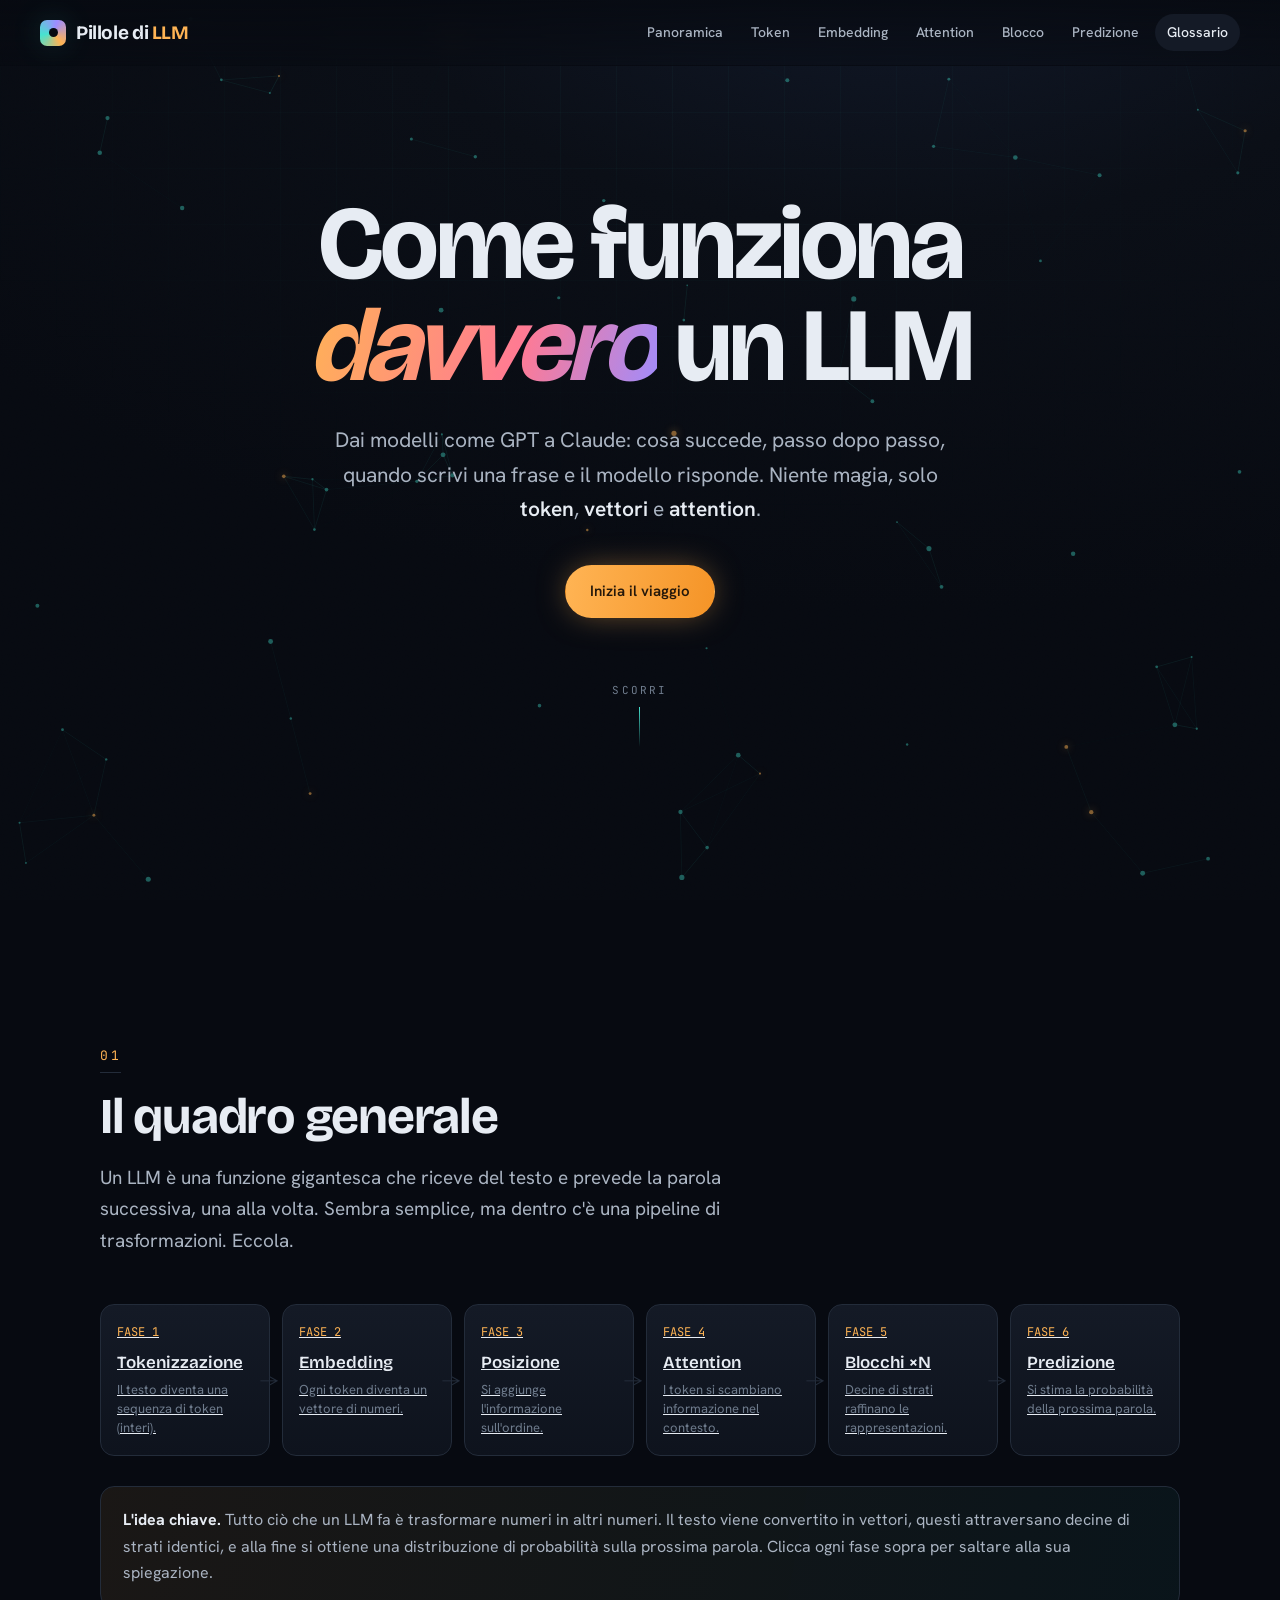
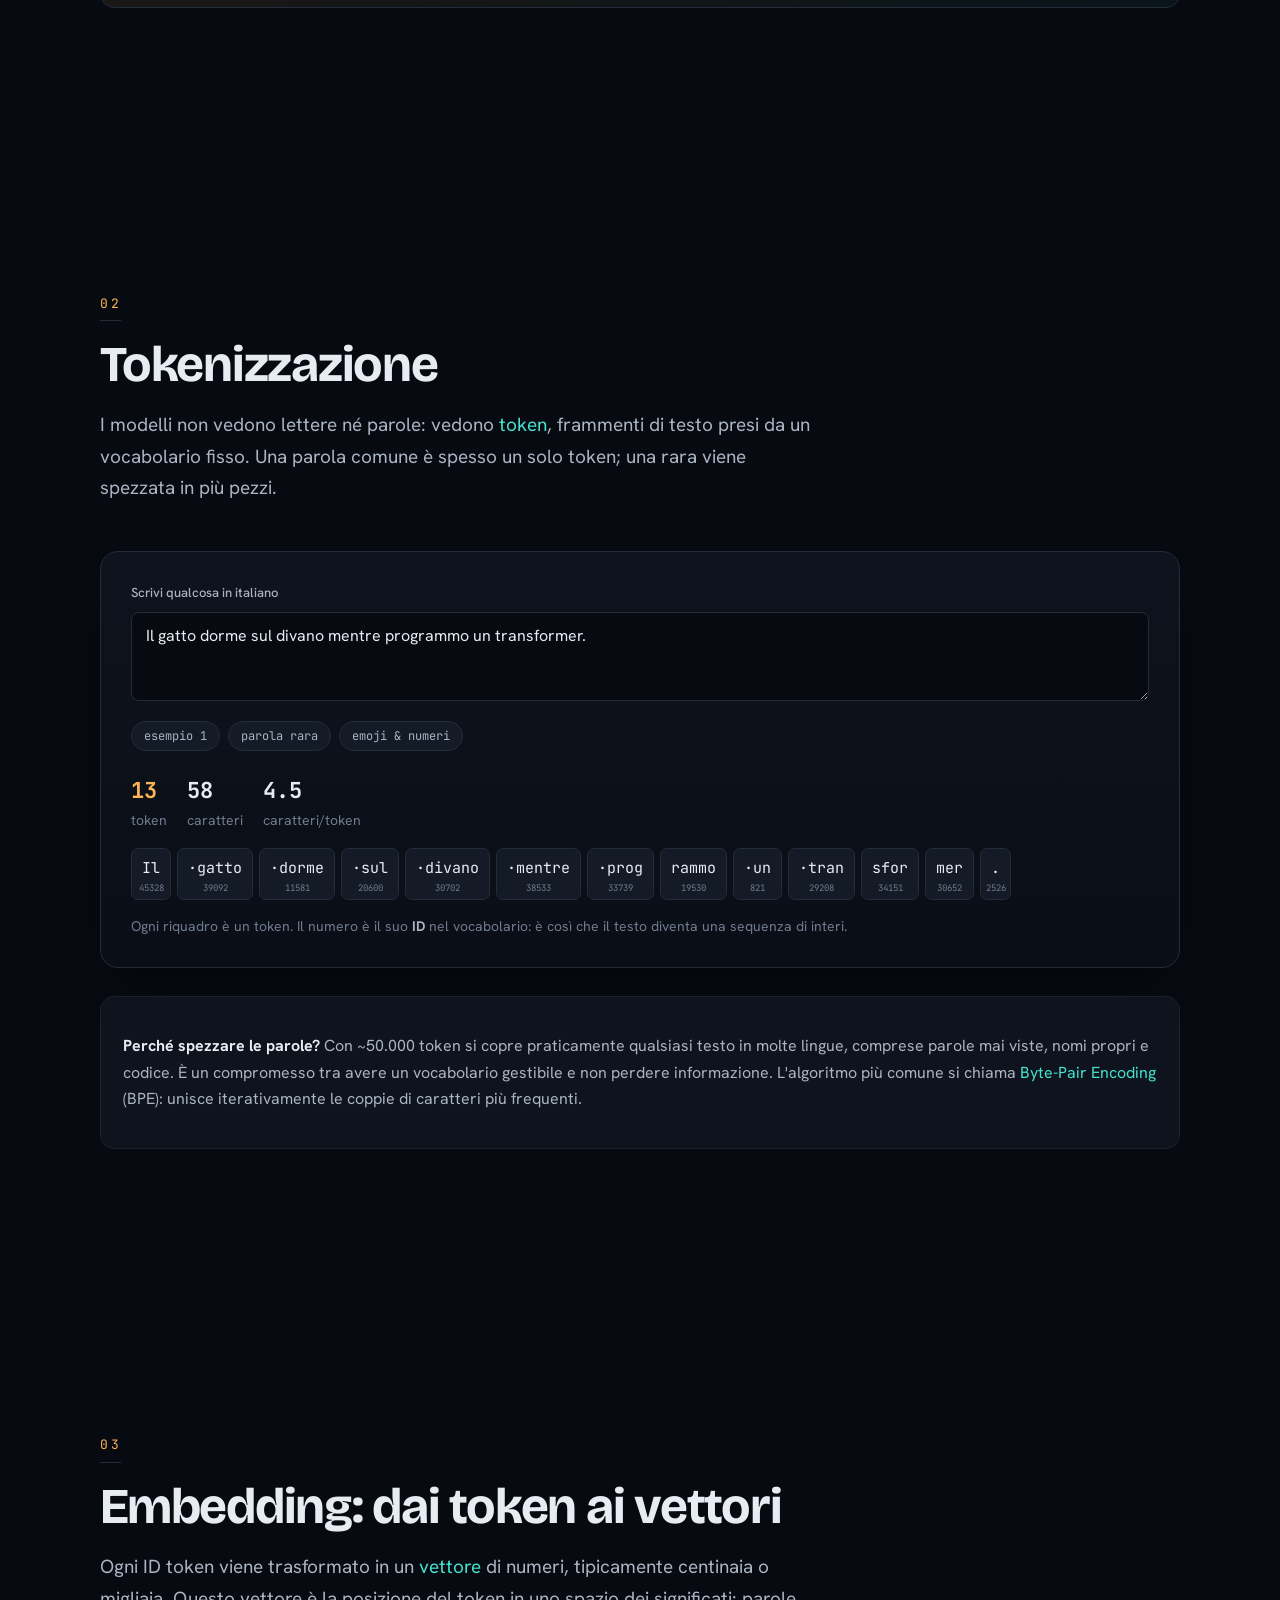
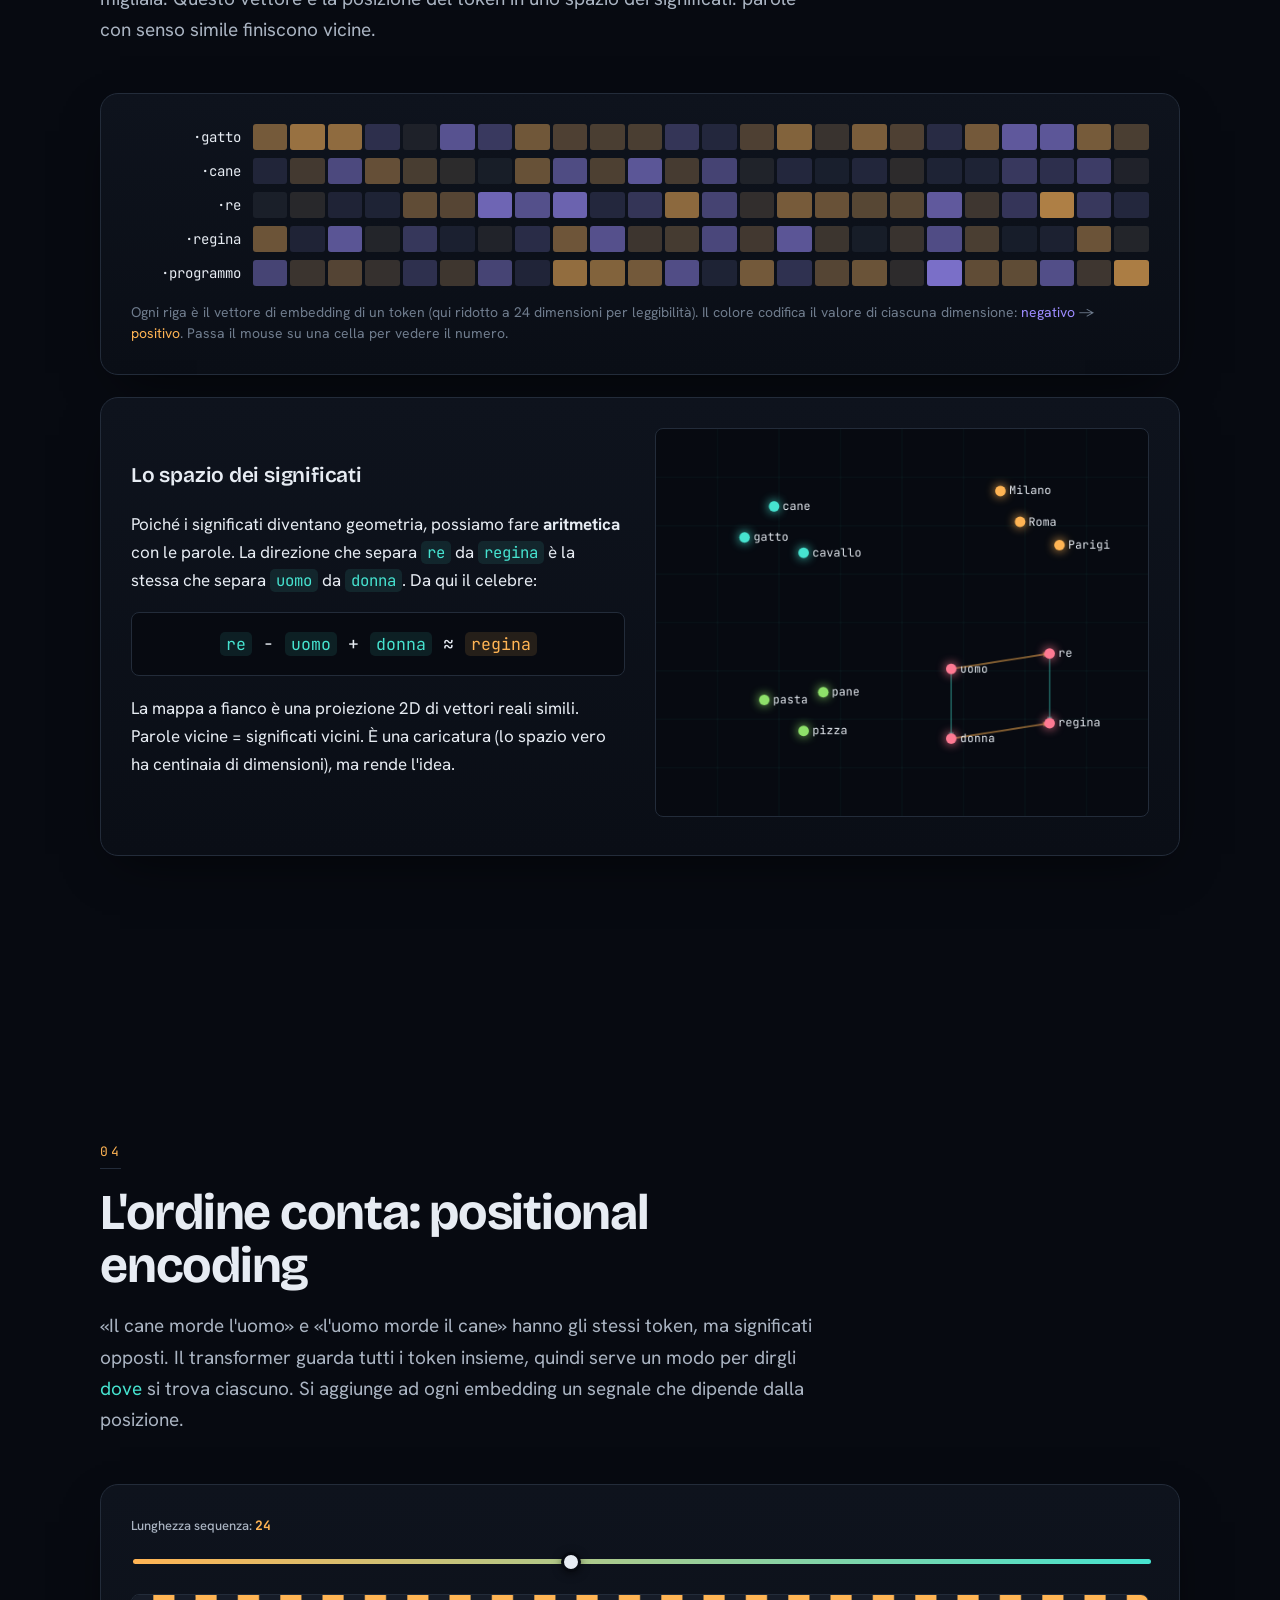
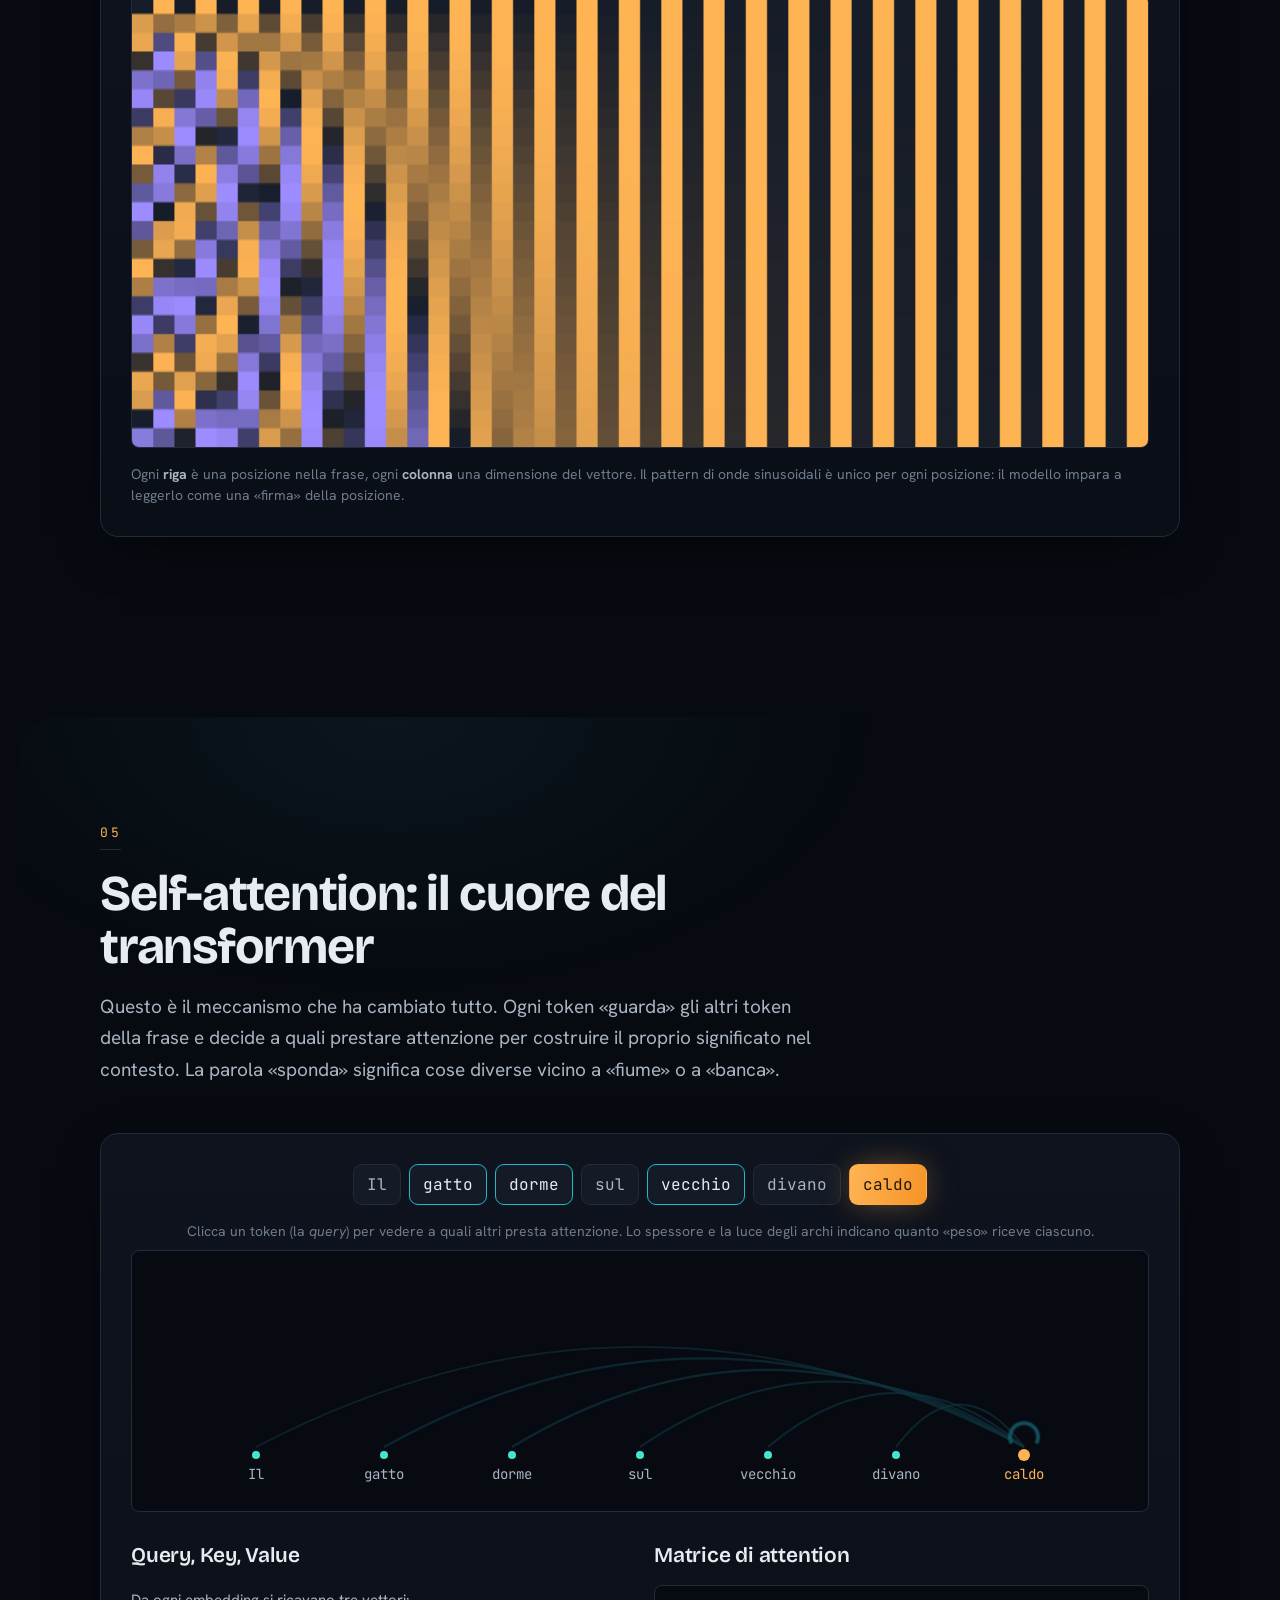
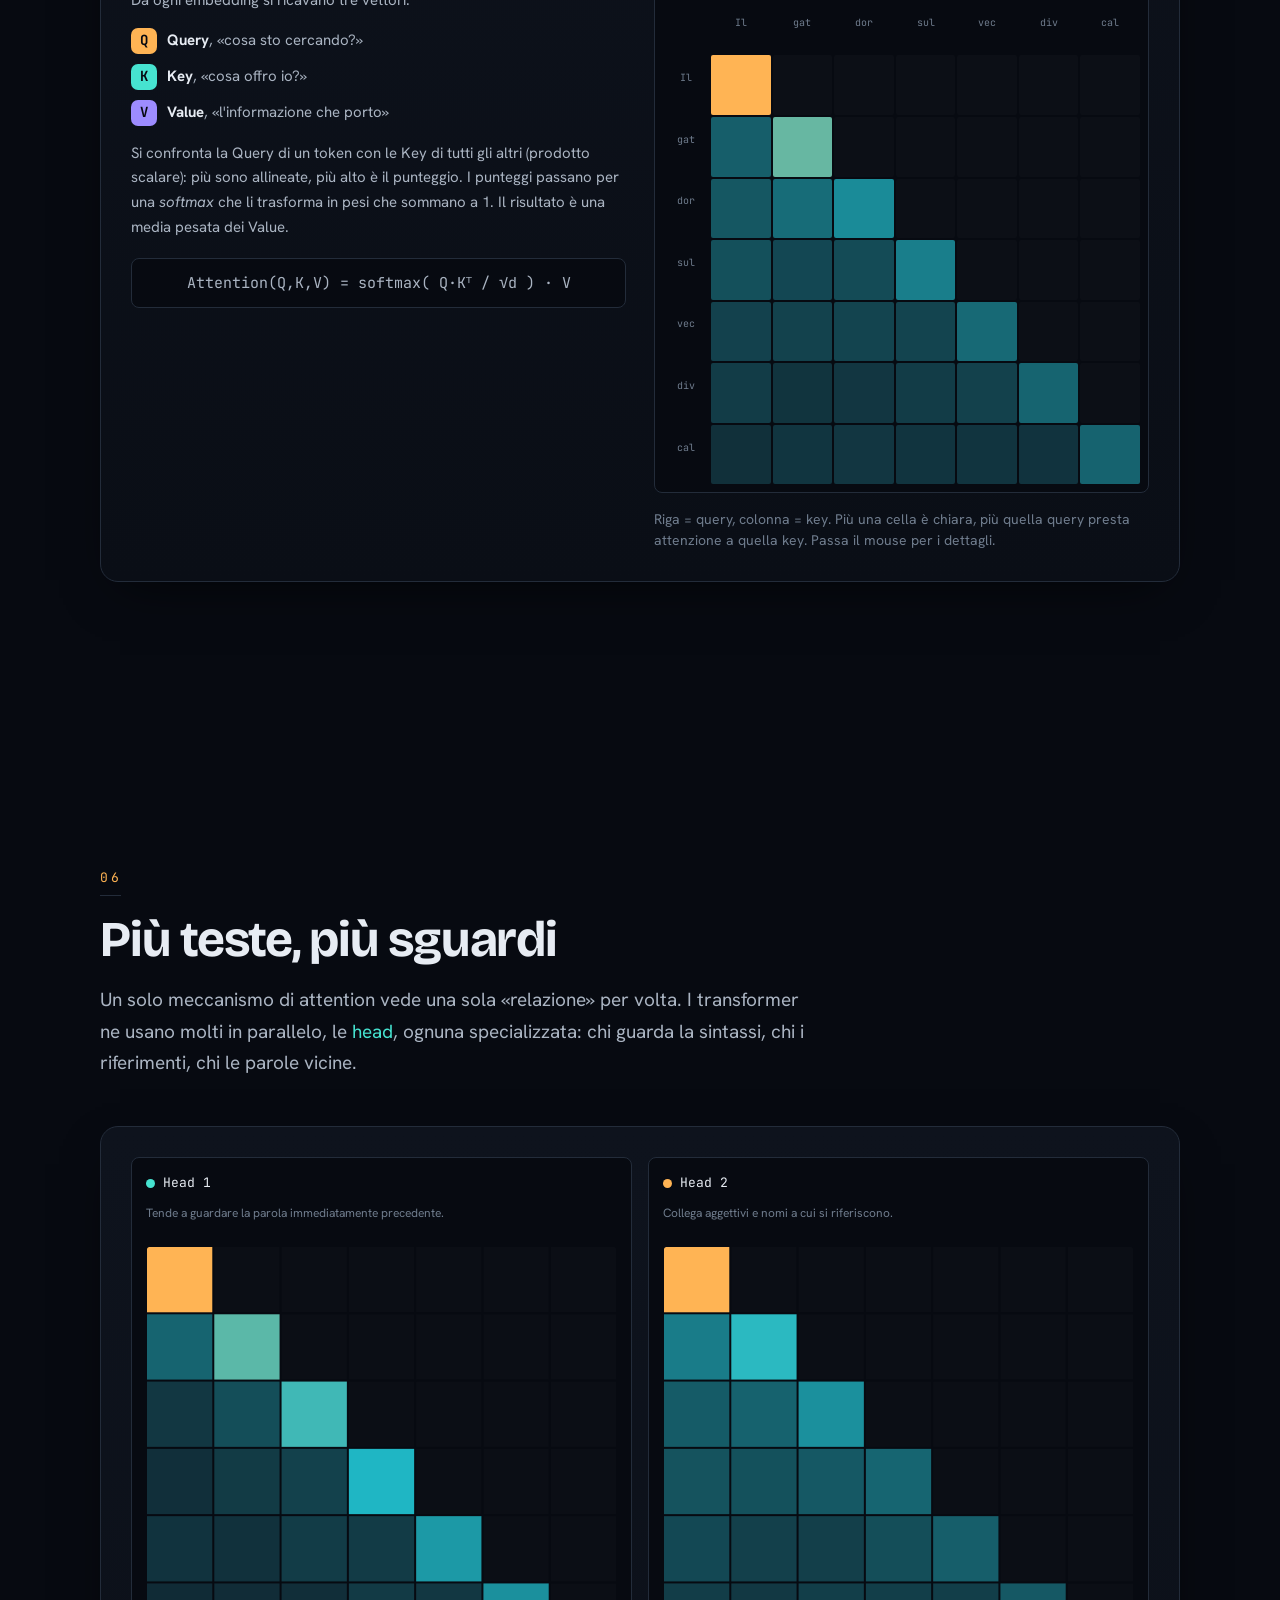
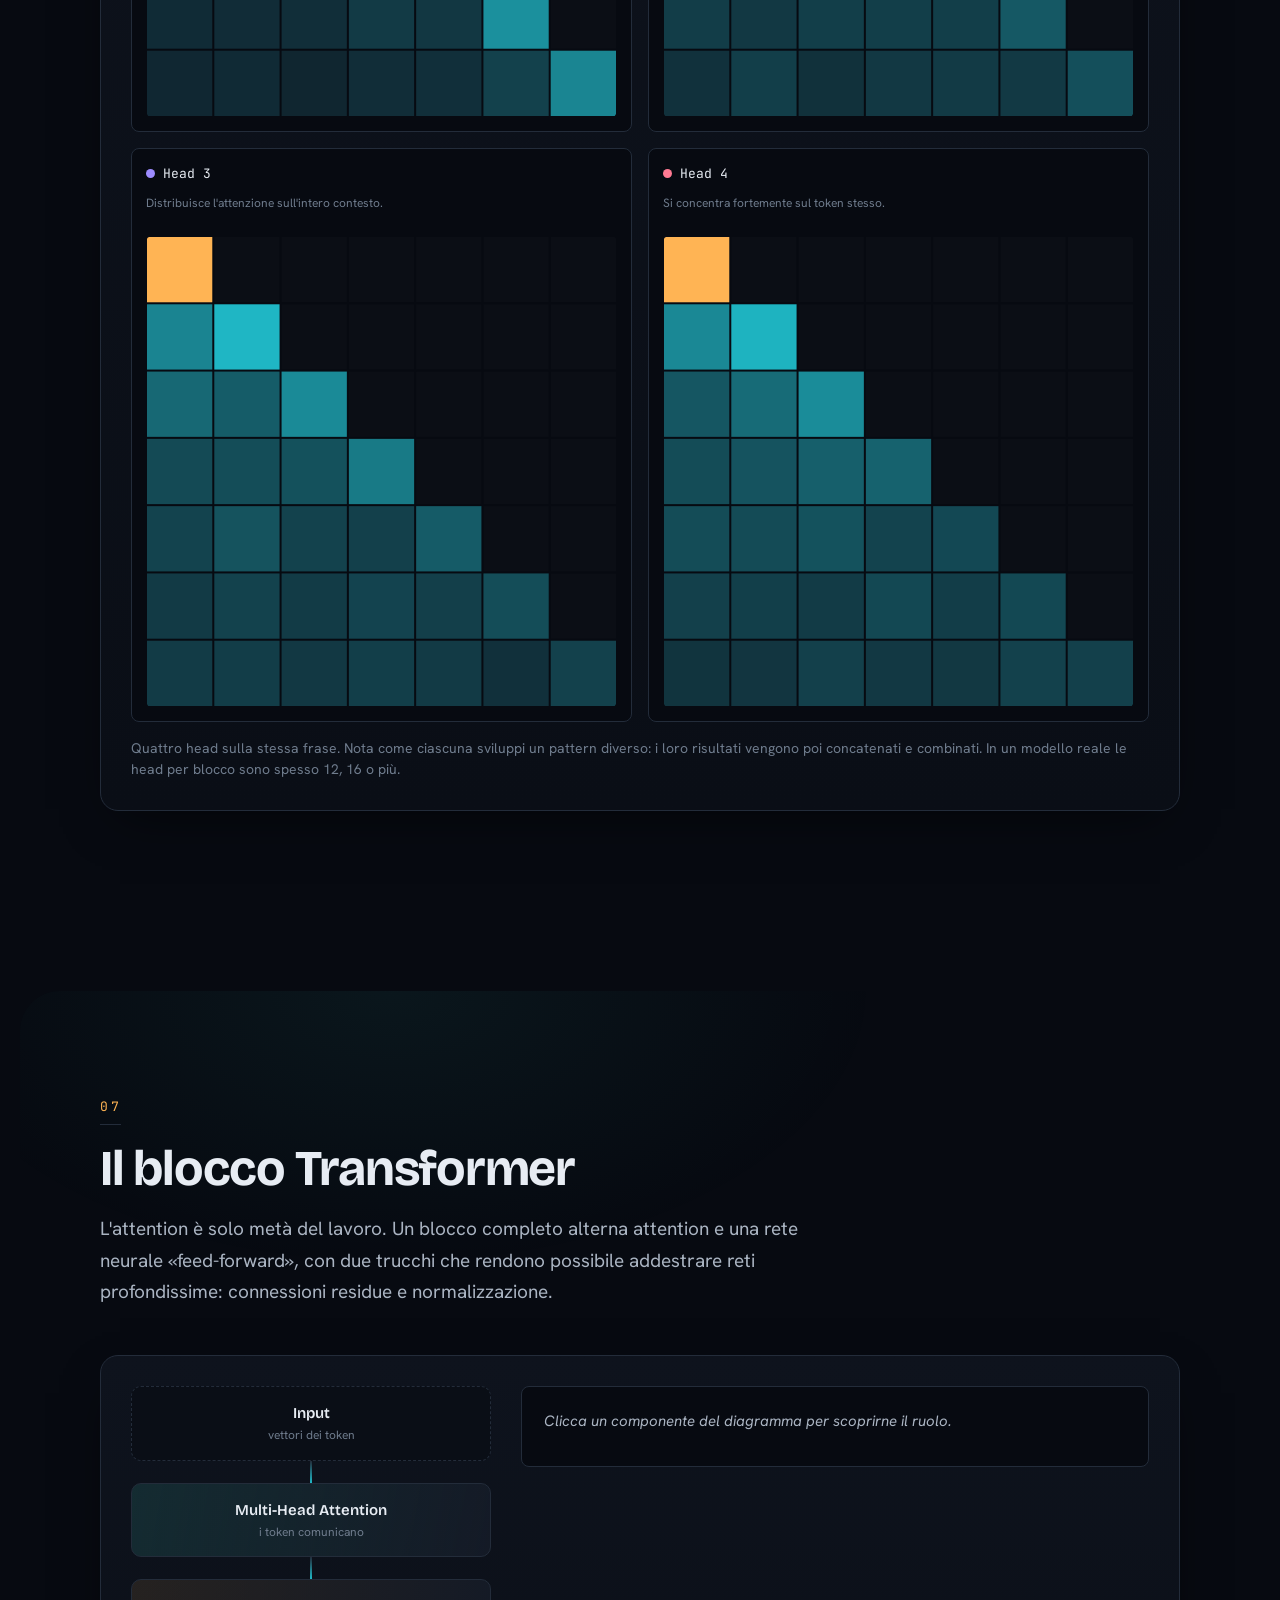
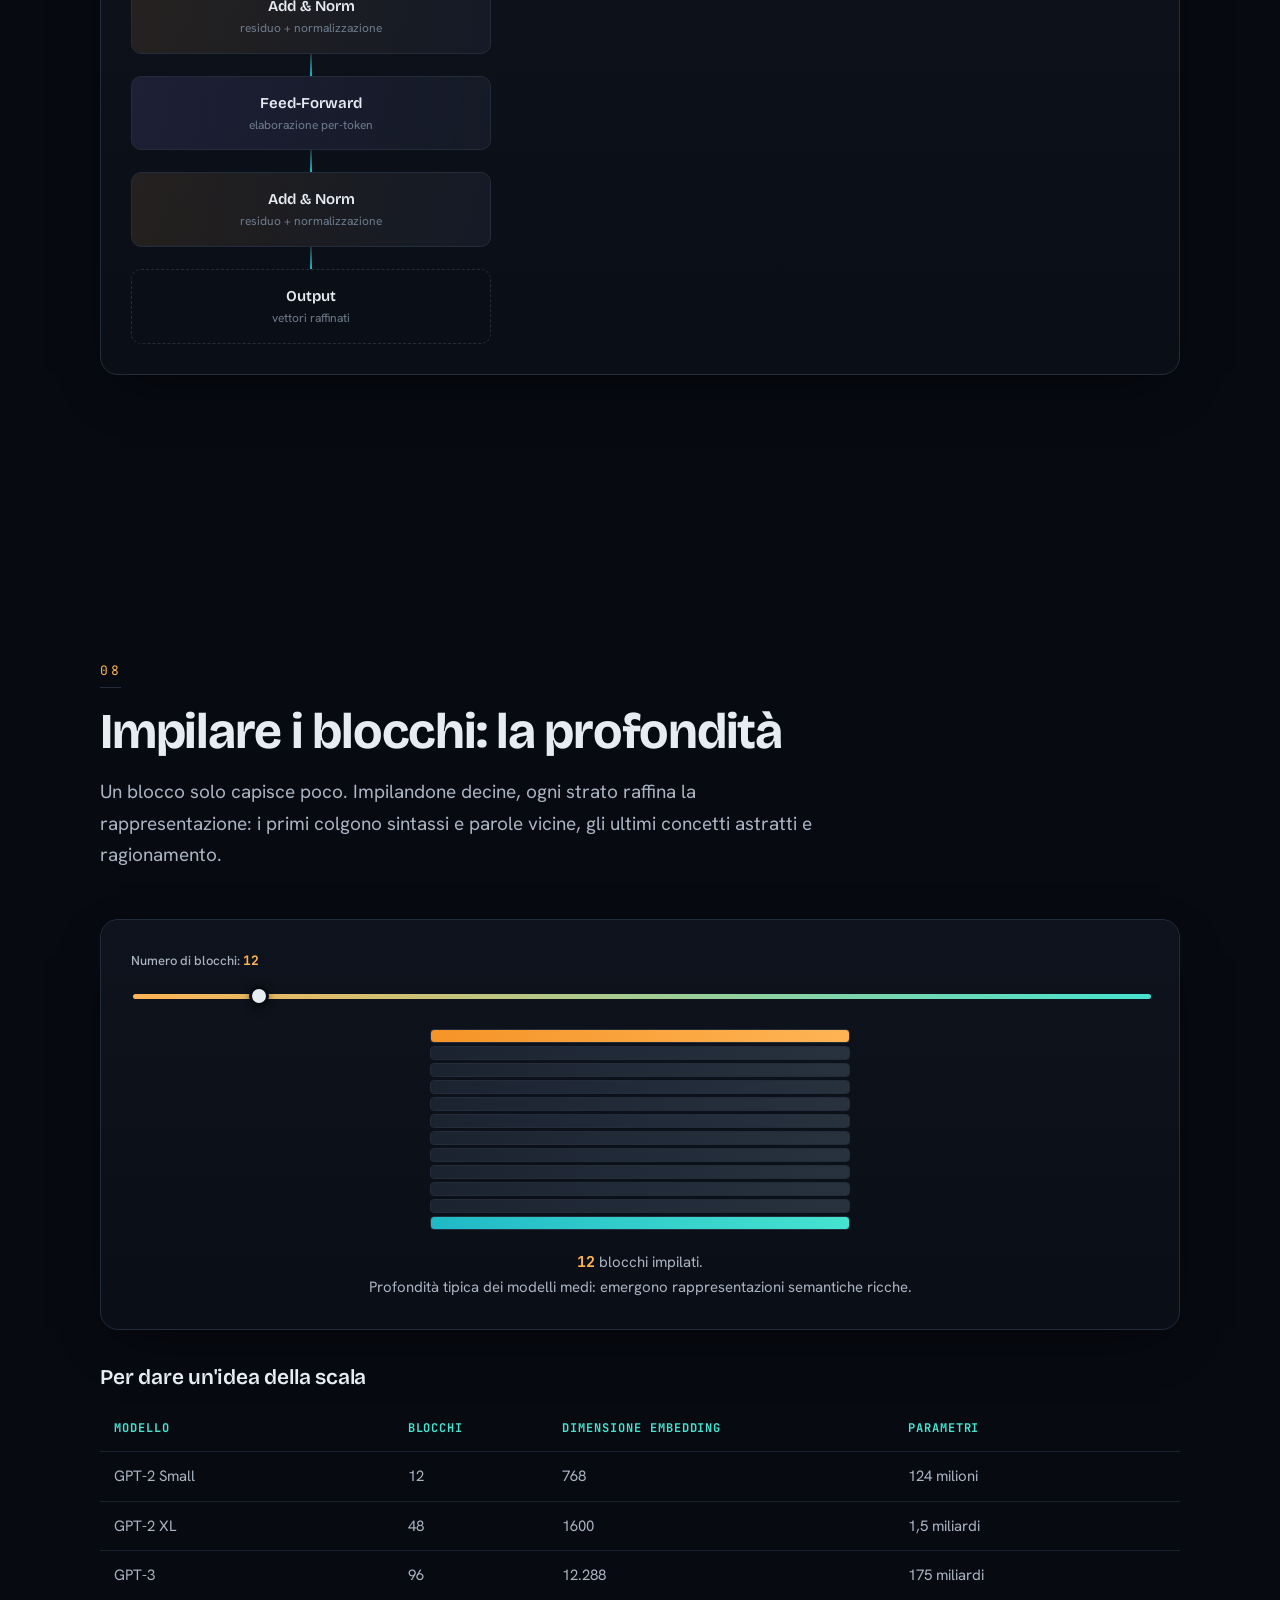
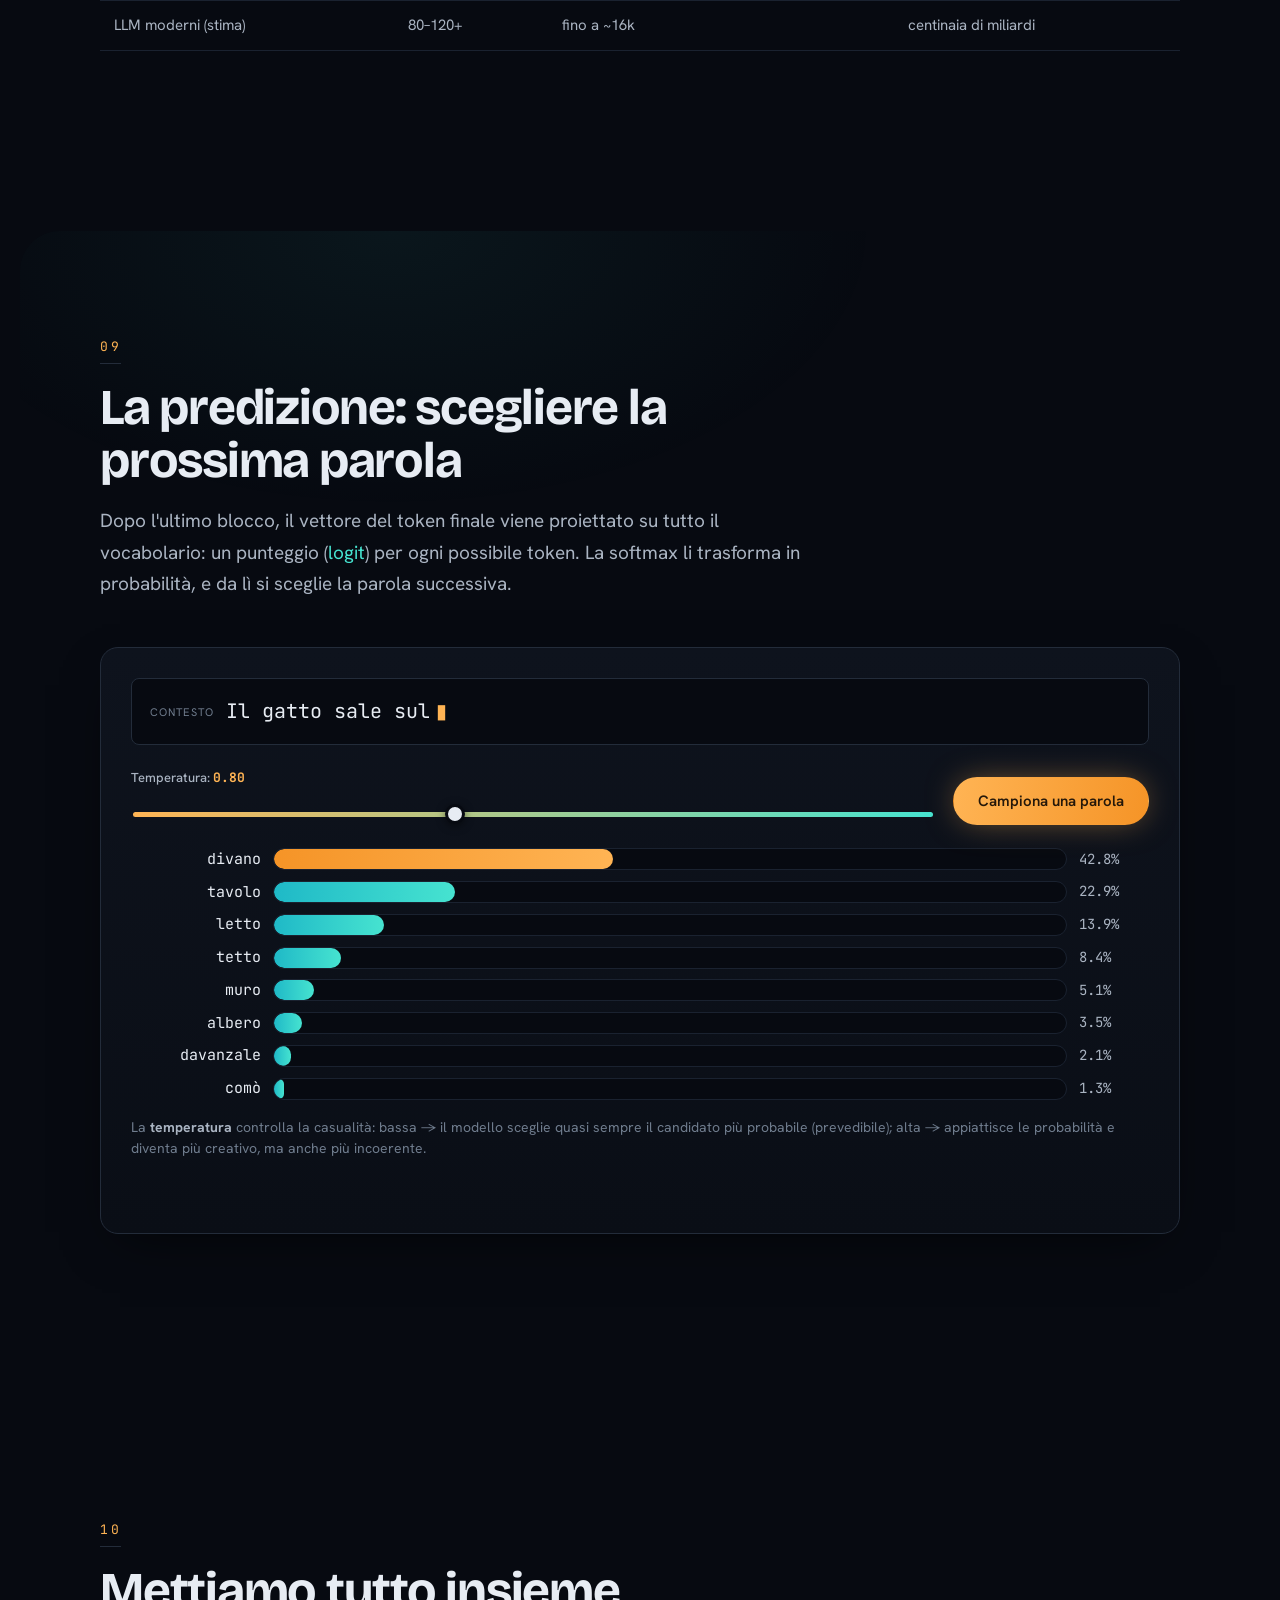
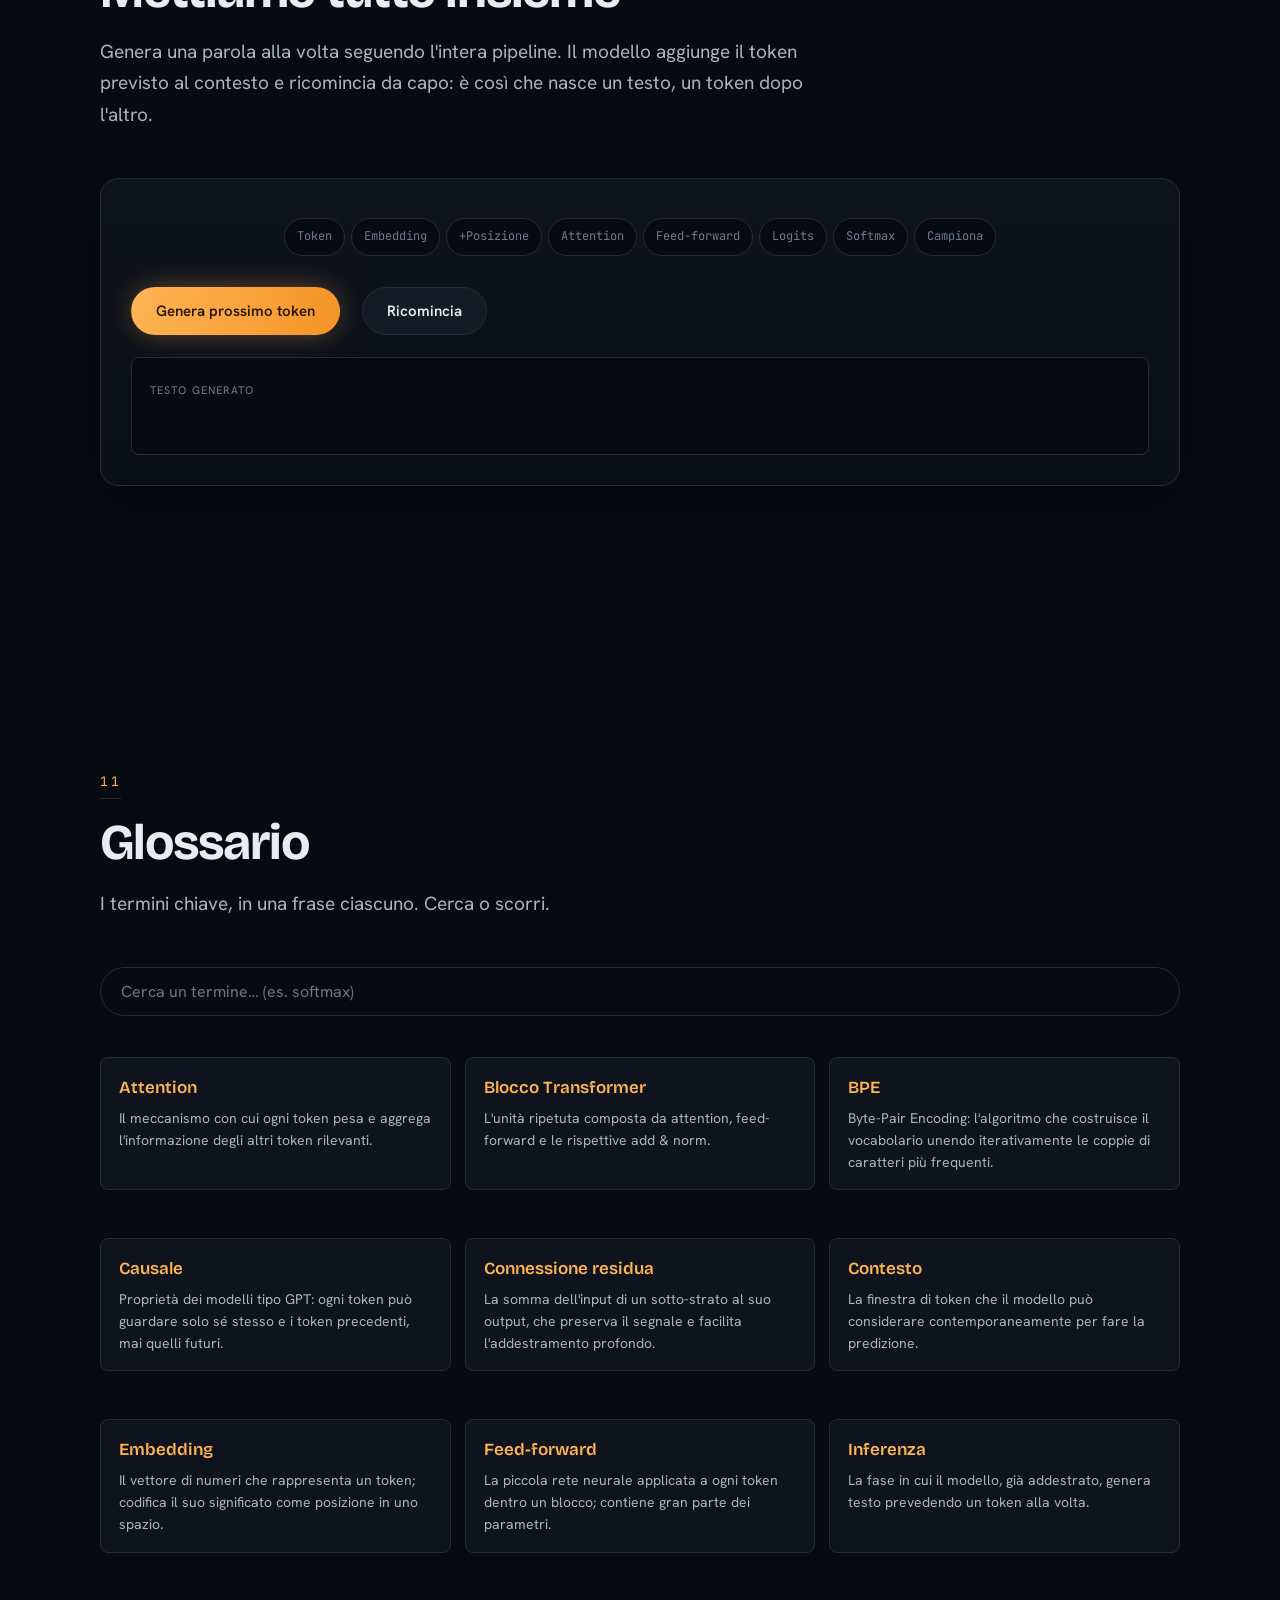
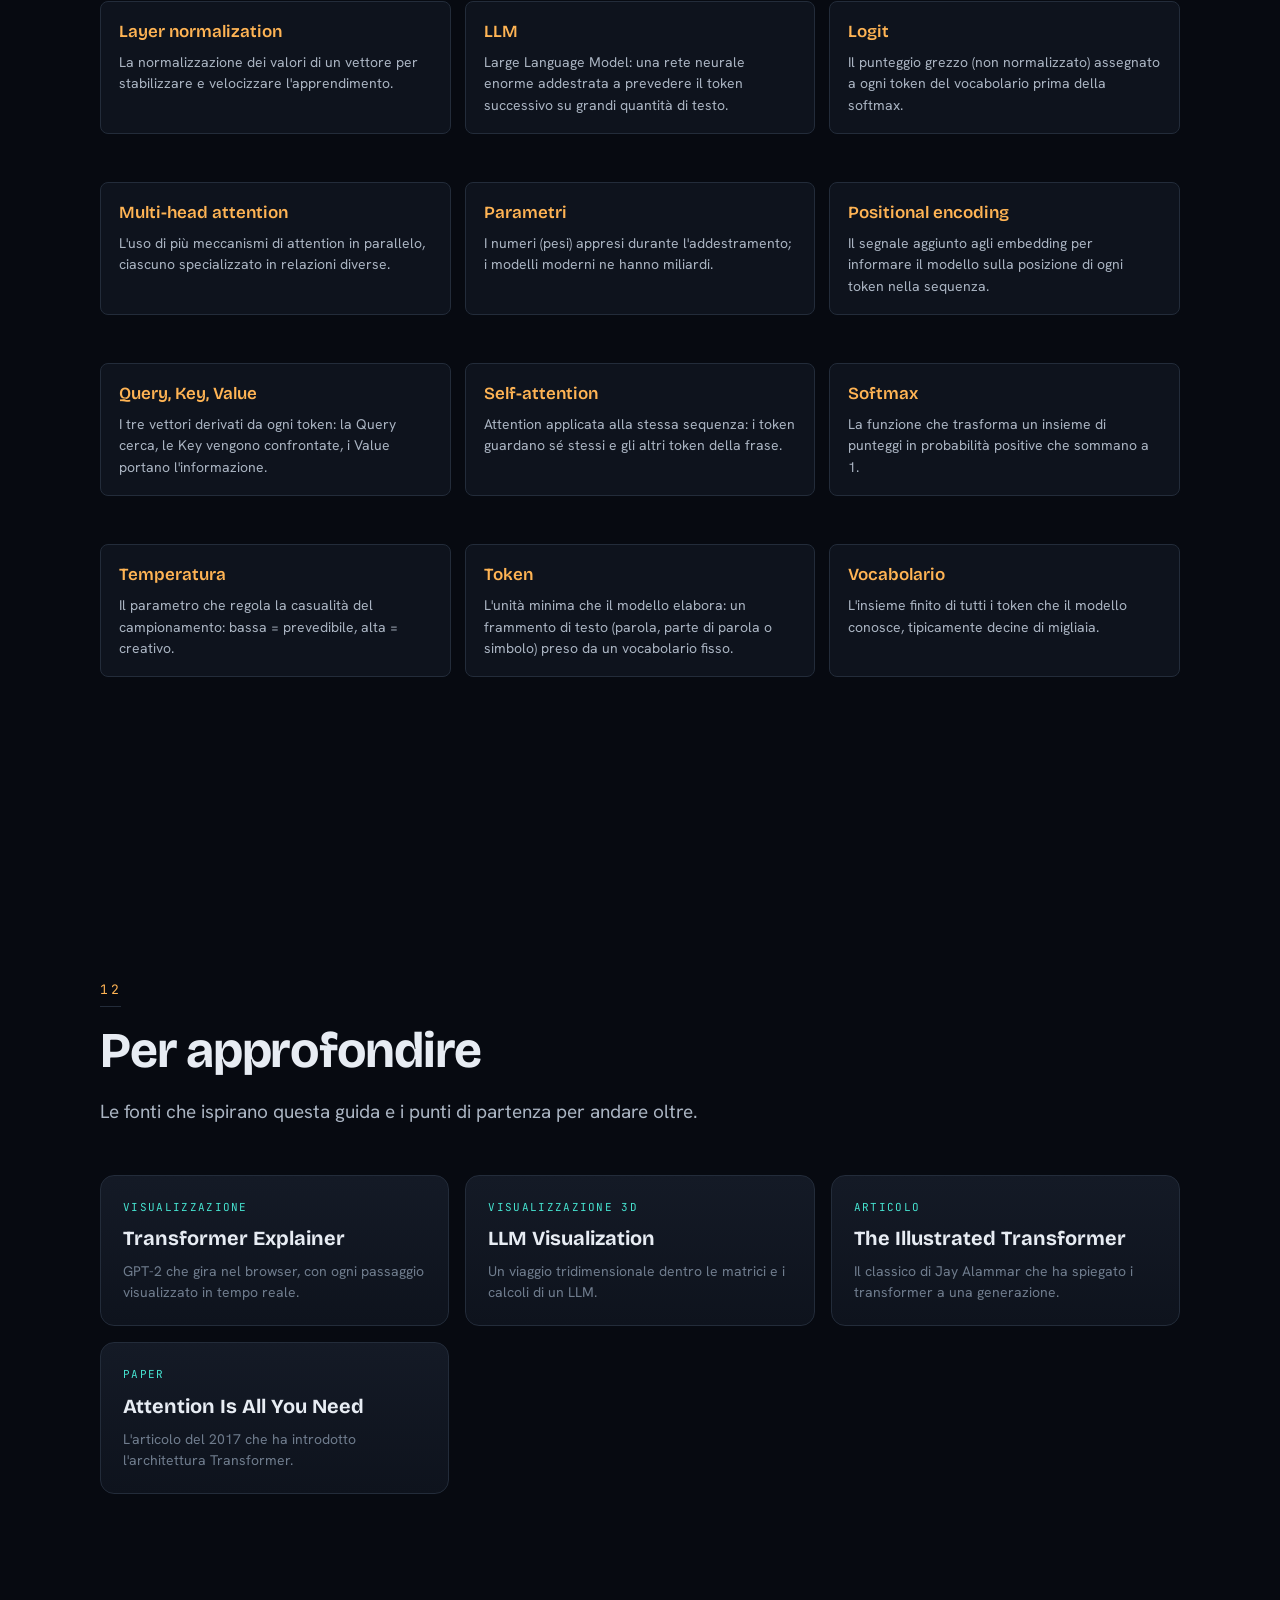
==== index.html @ 9dd33792 "Aggiunge immagine di anteprima Open Graph per la condivisione social" ====
<!DOCTYPE html>
<html lang="it">
<head>
  <meta charset="UTF-8" />
  <meta name="viewport" content="width=device-width, initial-scale=1.0" />
  <title>Pillole di LLM · La guida visuale italiana ai Transformer</title>
  <meta name="description" content="Una guida interattiva in italiano per capire davvero come funzionano i Large Language Model e l'architettura Transformer: tokenizzazione, embedding, attention, predizione." />
  <meta name="author" content="" />

  <!-- Open Graph -->
  <meta property="og:type" content="website" />
  <meta property="og:url" content="https://alessiodonato.github.io/pillole-di-llm/" />
  <meta property="og:site_name" content="Pillole di LLM" />
  <meta property="og:title" content="Pillole di LLM · Guida visuale italiana ai Transformer" />
  <meta property="og:description" content="Capisci davvero i Large Language Model: tokenizzazione, embedding, self-attention e predizione, spiegati con visualizzazioni interattive in italiano." />
  <meta property="og:image" content="https://alessiodonato.github.io/pillole-di-llm/og-image.png" />
  <meta property="og:image:width" content="2400" />
  <meta property="og:image:height" content="1260" />
  <meta property="og:image:alt" content="Pillole di LLM — guida interattiva: come funziona davvero un LLM" />
  <meta name="theme-color" content="#0a0e16" />

  <!-- Twitter / X -->
  <meta name="twitter:card" content="summary_large_image" />
  <meta name="twitter:title" content="Pillole di LLM · Guida visuale italiana ai Transformer" />
  <meta name="twitter:description" content="Token, attention e predizione spiegati con visualizzazioni interattive, in italiano." />
  <meta name="twitter:image" content="https://alessiodonato.github.io/pillole-di-llm/og-image.png" />

  <link rel="preconnect" href="https://fonts.googleapis.com" />
  <link rel="preconnect" href="https://fonts.gstatic.com" crossorigin />
  <link href="https://fonts.googleapis.com/css2?family=Bricolage+Grotesque:opsz,wght@12..96,300..800&family=Hanken+Grotesk:wght@300;400;500;600;700&family=JetBrains+Mono:wght@400;500;700&display=swap" rel="stylesheet" />

  <link rel="stylesheet" href="css/styles.css" />
</head>
<body>
  <div class="grain" aria-hidden="true"></div>
  <div class="bg-grid" aria-hidden="true"></div>

  <!-- Progress bar -->
  <div class="scroll-progress" id="scrollProgress" aria-hidden="true"></div>

  <!-- ===================== NAV ===================== -->
  <header class="nav" id="nav">
    <a href="#top" class="nav__brand">
      <span class="nav__logo" aria-hidden="true">
        <span class="nav__logo-dot"></span>
      </span>
      <span class="nav__title">Pillole di <span class="nav__title-accent">LLM</span></span>
    </a>
    <nav class="nav__links" aria-label="Sezioni">
      <a href="#panoramica">Panoramica</a>
      <a href="#tokenizzazione">Token</a>
      <a href="#embedding">Embedding</a>
      <a href="#attention">Attention</a>
      <a href="#blocco">Blocco</a>
      <a href="#predizione">Predizione</a>
      <a href="#glossario">Glossario</a>
    </nav>
    <button class="nav__menu-btn" id="menuBtn" aria-label="Apri menu" aria-expanded="false">
      <span></span><span></span><span></span>
    </button>
  </header>

  <main id="top">

    <!-- ===================== HERO ===================== -->
    <section class="hero" id="hero">
      <canvas class="hero__canvas" id="heroCanvas" aria-hidden="true"></canvas>
      <div class="hero__inner">
        <h1 class="hero__title">
          Come funziona<br />
          <span class="hero__title-accent">davvero</span> un LLM
        </h1>
        <p class="hero__lead">
          Dai modelli come GPT a Claude: cosa succede, passo dopo passo, quando scrivi una frase
          e il modello risponde. Niente magia, solo <strong>token</strong>, <strong>vettori</strong>
          e <strong>attention</strong>.
        </p>
        <div class="hero__cta">
          <a href="#panoramica" class="btn btn--primary">Inizia il viaggio</a>
        </div>
        <div class="hero__scroll" aria-hidden="true">
          <span>scorri</span>
          <span class="hero__scroll-line"></span>
        </div>
      </div>
    </section>

    <!-- ===================== PANORAMICA ===================== -->
    <section class="section" id="panoramica" data-reveal>
      <div class="section__head">
        <span class="section__num">01</span>
        <h2 class="section__title">Il quadro generale</h2>
        <p class="section__sub">
          Un LLM è una funzione gigantesca che riceve del testo e prevede la parola successiva,
          una alla volta. Sembra semplice, ma dentro c'è una pipeline di trasformazioni. Eccola.
        </p>
      </div>

      <div class="pipeline" id="pipeline">
        <!-- popolata da JS -->
      </div>

      <div class="callout">
        <strong>L'idea chiave.</strong> Tutto ciò che un LLM fa è trasformare numeri in altri numeri.
        Il testo viene convertito in vettori, questi attraversano decine di strati identici, e alla
        fine si ottiene una distribuzione di probabilità sulla prossima parola. Clicca ogni fase
        sopra per saltare alla sua spiegazione.
      </div>
    </section>

    <!-- ===================== TOKENIZZAZIONE ===================== -->
    <section class="section" id="tokenizzazione" data-reveal>
      <div class="section__head">
        <span class="section__num">02</span>
        <h2 class="section__title">Tokenizzazione</h2>
        <p class="section__sub">
          I modelli non vedono lettere né parole: vedono <em>token</em>, frammenti di testo presi da
          un vocabolario fisso. Una parola comune è spesso un solo token; una rara viene spezzata in più pezzi.
        </p>
      </div>

      <div class="demo" data-demo="tokenizer">
        <div class="demo__controls">
          <label class="field">
            <span class="field__label">Scrivi qualcosa in italiano</span>
            <textarea id="tokInput" class="field__input" rows="3" spellcheck="false">Il gatto dorme sul divano mentre programmo un transformer.</textarea>
          </label>
          <div class="demo__chips" role="group" aria-label="Esempi">
            <button class="chip-btn" data-tok-example="L'intelligenza artificiale impara dai dati.">esempio 1</button>
            <button class="chip-btn" data-tok-example="Antidisestablishmentarianism è una parola lunghissima.">parola rara</button>
            <button class="chip-btn" data-tok-example="Roma 🏛️ è la capitale d'Italia nel 2026!">emoji & numeri</button>
          </div>
        </div>
        <div class="demo__output">
          <div class="tok-stats" id="tokStats"></div>
          <div class="tok-tokens" id="tokTokens" aria-live="polite"></div>
          <p class="demo__hint">Ogni riquadro è un token. Il numero è il suo <strong>ID</strong> nel vocabolario:
            è così che il testo diventa una sequenza di interi.</p>
        </div>
      </div>

      <div class="note">
        <p><strong>Perché spezzare le parole?</strong> Con ~50.000 token si copre praticamente
        qualsiasi testo in molte lingue, comprese parole mai viste, nomi propri e codice. È un
        compromesso tra avere un vocabolario gestibile e non perdere informazione. L'algoritmo più
        comune si chiama <em>Byte-Pair Encoding</em> (BPE): unisce iterativamente le coppie di
        caratteri più frequenti.</p>
      </div>
    </section>

    <!-- ===================== EMBEDDING ===================== -->
    <section class="section" id="embedding" data-reveal>
      <div class="section__head">
        <span class="section__num">03</span>
        <h2 class="section__title">Embedding: dai token ai vettori</h2>
        <p class="section__sub">
          Ogni ID token viene trasformato in un <em>vettore</em> di numeri, tipicamente centinaia o
          migliaia. Questo vettore è la posizione del token in uno spazio dei significati: parole con
          senso simile finiscono vicine.
        </p>
      </div>

      <div class="demo" data-demo="embedding">
        <div class="emb-vectors" id="embVectors"></div>
        <p class="demo__hint">Ogni riga è il vettore di embedding di un token (qui ridotto a 24 dimensioni
          per leggibilità). Il colore codifica il valore di ciascuna dimensione: <span class="legend-neg">negativo</span> →
          <span class="legend-pos">positivo</span>. Passa il mouse su una cella per vedere il numero.</p>
      </div>

      <div class="demo demo--split" data-demo="semantic">
        <div class="semantic__text">
          <h3 class="h3">Lo spazio dei significati</h3>
          <p>Poiché i significati diventano geometria, possiamo fare <strong>aritmetica</strong> con le
            parole. La direzione che separa <span class="kw">re</span> da <span class="kw">regina</span> è la
            stessa che separa <span class="kw">uomo</span> da <span class="kw">donna</span>. Da qui il
            celebre:</p>
          <p class="equation"><span class="kw">re</span> − <span class="kw">uomo</span> + <span class="kw">donna</span> ≈ <span class="kw kw--hot">regina</span></p>
          <p>La mappa a fianco è una proiezione 2D di vettori reali simili. Parole vicine = significati
            vicini. È una caricatura (lo spazio vero ha centinaia di dimensioni), ma rende l'idea.</p>
        </div>
        <div class="semantic__map">
          <canvas id="semanticCanvas" width="560" height="440" aria-label="Mappa dello spazio semantico"></canvas>
        </div>
      </div>
    </section>

    <!-- ===================== POSITIONAL ENCODING ===================== -->
    <section class="section" id="posizione" data-reveal>
      <div class="section__head">
        <span class="section__num">04</span>
        <h2 class="section__title">L'ordine conta: positional encoding</h2>
        <p class="section__sub">
          «Il cane morde l'uomo» e «l'uomo morde il cane» hanno gli stessi token, ma significati opposti.
          Il transformer guarda tutti i token insieme, quindi serve un modo per dirgli <em>dove</em>
          si trova ciascuno. Si aggiunge ad ogni embedding un segnale che dipende dalla posizione.
        </p>
      </div>

      <div class="demo" data-demo="posenc">
        <div class="demo__controls demo__controls--inline">
          <label class="field field--slider">
            <span class="field__label">Lunghezza sequenza: <b id="posLenVal">24</b></span>
            <input type="range" id="posLen" min="6" max="48" value="24" />
          </label>
        </div>
        <canvas id="posCanvas" width="720" height="320" aria-label="Mappa del positional encoding sinusoidale"></canvas>
        <p class="demo__hint">Ogni <strong>riga</strong> è una posizione nella frase, ogni <strong>colonna</strong>
          una dimensione del vettore. Il pattern di onde sinusoidali è unico per ogni posizione: il
          modello impara a leggerlo come una «firma» della posizione.</p>
      </div>
    </section>

    <!-- ===================== ATTENTION ===================== -->
    <section class="section section--feature" id="attention" data-reveal>
      <div class="section__head">
        <span class="section__num">05</span>
        <h2 class="section__title">Self-attention: il cuore del transformer</h2>
        <p class="section__sub">
          Questo è il meccanismo che ha cambiato tutto. Ogni token «guarda» gli altri token della frase
          e decide a quali prestare attenzione per costruire il proprio significato nel contesto.
          La parola «sponda» significa cose diverse vicino a «fiume» o a «banca».
        </p>
      </div>

      <div class="demo" data-demo="attention">
        <div class="att-sentence" id="attSentence" aria-live="polite"></div>
        <p class="demo__hint demo__hint--center">Clicca un token (la <em>query</em>) per vedere a quali altri
          presta attenzione. Lo spessore e la luce degli archi indicano quanto «peso» riceve ciascuno.</p>

        <div class="att-viz">
          <canvas id="attCanvas" width="900" height="260" aria-label="Archi di attention tra i token"></canvas>
        </div>

        <div class="att-grid">
          <div class="att-qkv">
            <h3 class="h3">Query, Key, Value</h3>
            <p>Da ogni embedding si ricavano tre vettori:</p>
            <ul class="att-qkv__list">
              <li><span class="qkv-tag qkv-tag--q">Q</span> <b>Query</b>, «cosa sto cercando?»</li>
              <li><span class="qkv-tag qkv-tag--k">K</span> <b>Key</b>, «cosa offro io?»</li>
              <li><span class="qkv-tag qkv-tag--v">V</span> <b>Value</b>, «l'informazione che porto»</li>
            </ul>
            <p>Si confronta la Query di un token con le Key di tutti gli altri (prodotto scalare): più
              sono allineate, più alto è il punteggio. I punteggi passano per una <em>softmax</em> che li
              trasforma in pesi che sommano a 1. Il risultato è una media pesata dei Value.</p>
            <p class="equation equation--sm">Attention(Q,K,V) = softmax( Q·Kᵀ / √d ) · V</p>
          </div>
          <div class="att-matrix">
            <h3 class="h3">Matrice di attention</h3>
            <div id="attMatrix" class="att-matrix__grid" aria-label="Matrice di attention"></div>
            <p class="demo__hint">Riga = query, colonna = key. Più una cella è chiara, più quella query
              presta attenzione a quella key. Passa il mouse per i dettagli.</p>
          </div>
        </div>
      </div>
    </section>

    <!-- ===================== MULTI-HEAD ===================== -->
    <section class="section" id="multihead" data-reveal>
      <div class="section__head">
        <span class="section__num">06</span>
        <h2 class="section__title">Più teste, più sguardi</h2>
        <p class="section__sub">
          Un solo meccanismo di attention vede una sola «relazione» per volta. I transformer ne usano
          molti in parallelo, le <em>head</em>, ognuna specializzata: chi guarda la sintassi, chi i
          riferimenti, chi le parole vicine.
        </p>
      </div>

      <div class="demo" data-demo="multihead">
        <div class="heads" id="heads"></div>
        <p class="demo__hint">Quattro head sulla stessa frase. Nota come ciascuna sviluppi un pattern
          diverso: i loro risultati vengono poi concatenati e combinati. In un modello reale le head
          per blocco sono spesso 12, 16 o più.</p>
      </div>
    </section>

    <!-- ===================== BLOCCO TRANSFORMER ===================== -->
    <section class="section section--feature" id="blocco" data-reveal>
      <div class="section__head">
        <span class="section__num">07</span>
        <h2 class="section__title">Il blocco Transformer</h2>
        <p class="section__sub">
          L'attention è solo metà del lavoro. Un blocco completo alterna attention e una rete neurale
          «feed-forward», con due trucchi che rendono possibile addestrare reti profondissime:
          connessioni residue e normalizzazione.
        </p>
      </div>

      <div class="demo" data-demo="block">
        <div class="block-diagram" id="blockDiagram"></div>
        <div class="block-explain" id="blockExplain">
          <p class="block-explain__default">Clicca un componente del diagramma per scoprirne il ruolo.</p>
        </div>
      </div>
    </section>

    <!-- ===================== STACKING ===================== -->
    <section class="section" id="profondita" data-reveal>
      <div class="section__head">
        <span class="section__num">08</span>
        <h2 class="section__title">Impilare i blocchi: la profondità</h2>
        <p class="section__sub">
          Un blocco solo capisce poco. Impilandone decine, ogni strato raffina la rappresentazione:
          i primi colgono sintassi e parole vicine, gli ultimi concetti astratti e ragionamento.
        </p>
      </div>

      <div class="demo" data-demo="stack">
        <div class="demo__controls demo__controls--inline">
          <label class="field field--slider">
            <span class="field__label">Numero di blocchi: <b id="stackVal">12</b></span>
            <input type="range" id="stackN" min="1" max="96" value="12" />
          </label>
        </div>
        <div class="stack" id="stackViz" aria-hidden="true"></div>
        <div class="stack-info" id="stackInfo"></div>
      </div>

      <div class="scale-table">
        <h3 class="h3">Per dare un'idea della scala</h3>
        <table>
          <thead>
            <tr><th>Modello</th><th>Blocchi</th><th>Dimensione embedding</th><th>Parametri</th></tr>
          </thead>
          <tbody>
            <tr><td>GPT-2 Small</td><td>12</td><td>768</td><td>124 milioni</td></tr>
            <tr><td>GPT-2 XL</td><td>48</td><td>1600</td><td>1,5 miliardi</td></tr>
            <tr><td>GPT-3</td><td>96</td><td>12.288</td><td>175 miliardi</td></tr>
            <tr><td>LLM moderni (stima)</td><td>80–120+</td><td>fino a ~16k</td><td>centinaia di miliardi</td></tr>
          </tbody>
        </table>
      </div>
    </section>

    <!-- ===================== PREDIZIONE ===================== -->
    <section class="section section--feature" id="predizione" data-reveal>
      <div class="section__head">
        <span class="section__num">09</span>
        <h2 class="section__title">La predizione: scegliere la prossima parola</h2>
        <p class="section__sub">
          Dopo l'ultimo blocco, il vettore del token finale viene proiettato su tutto il vocabolario:
          un punteggio (<em>logit</em>) per ogni possibile token. La softmax li trasforma in probabilità,
          e da lì si sceglie la parola successiva.
        </p>
      </div>

      <div class="demo" data-demo="output">
        <div class="output__prompt">
          <span class="output__label">Contesto</span>
          <span class="output__text" id="outPrompt">Il gatto sale sul</span>
          <span class="output__caret">▮</span>
        </div>

        <div class="demo__controls demo__controls--inline">
          <label class="field field--slider">
            <span class="field__label">Temperatura: <b id="tempVal">0.8</b></span>
            <input type="range" id="tempSlider" min="0" max="200" value="80" />
          </label>
          <button class="btn btn--primary" id="sampleBtn">Campiona una parola</button>
        </div>

        <div class="output__bars" id="outBars"></div>
        <p class="demo__hint" id="outHint">La <strong>temperatura</strong> controlla la casualità: bassa
          → il modello sceglie quasi sempre il candidato più probabile (prevedibile); alta → appiattisce
          le probabilità e diventa più creativo, ma anche più incoerente.</p>
        <div class="output__result" id="outResult" aria-live="polite"></div>
      </div>
    </section>

    <!-- ===================== RICAPITOLAZIONE ===================== -->
    <section class="section" id="insieme" data-reveal>
      <div class="section__head">
        <span class="section__num">10</span>
        <h2 class="section__title">Mettiamo tutto insieme</h2>
        <p class="section__sub">
          Genera una parola alla volta seguendo l'intera pipeline. Il modello aggiunge il token previsto
          al contesto e ricomincia da capo: è così che nasce un testo, un token dopo l'altro.
        </p>
      </div>

      <div class="demo" data-demo="loop">
        <div class="loop__stage" id="loopStage"></div>
        <div class="demo__controls demo__controls--inline">
          <button class="btn btn--primary" id="loopStep">Genera prossimo token</button>
          <button class="btn btn--ghost" id="loopReset">Ricomincia</button>
        </div>
        <div class="loop__output">
          <span class="output__label">Testo generato</span>
          <p class="loop__text" id="loopText"></p>
        </div>
      </div>
    </section>

    <!-- ===================== GLOSSARIO ===================== -->
    <section class="section" id="glossario" data-reveal>
      <div class="section__head">
        <span class="section__num">11</span>
        <h2 class="section__title">Glossario</h2>
        <p class="section__sub">I termini chiave, in una frase ciascuno. Cerca o scorri.</p>
      </div>
      <input type="search" id="glossSearch" class="gloss-search" placeholder="Cerca un termine… (es. softmax)" aria-label="Cerca nel glossario" />
      <div class="gloss" id="glossList"></div>
    </section>

    <!-- ===================== RISORSE ===================== -->
    <section class="section" id="risorse" data-reveal>
      <div class="section__head">
        <span class="section__num">12</span>
        <h2 class="section__title">Per approfondire</h2>
        <p class="section__sub">Le fonti che ispirano questa guida e i punti di partenza per andare oltre.</p>
      </div>
      <div class="resources">
        <a class="resource" href="https://poloclub.github.io/transformer-explainer/" target="_blank" rel="noopener">
          <span class="resource__kind">Visualizzazione</span>
          <span class="resource__title">Transformer Explainer</span>
          <span class="resource__desc">GPT-2 che gira nel browser, con ogni passaggio visualizzato in tempo reale.</span>
        </a>
        <a class="resource" href="https://bbycroft.net/llm" target="_blank" rel="noopener">
          <span class="resource__kind">Visualizzazione 3D</span>
          <span class="resource__title">LLM Visualization</span>
          <span class="resource__desc">Un viaggio tridimensionale dentro le matrici e i calcoli di un LLM.</span>
        </a>
        <a class="resource" href="https://jalammar.github.io/illustrated-transformer/" target="_blank" rel="noopener">
          <span class="resource__kind">Articolo</span>
          <span class="resource__title">The Illustrated Transformer</span>
          <span class="resource__desc">Il classico di Jay Alammar che ha spiegato i transformer a una generazione.</span>
        </a>
        <a class="resource" href="https://arxiv.org/abs/1706.03762" target="_blank" rel="noopener">
          <span class="resource__kind">Paper</span>
          <span class="resource__title">Attention Is All You Need</span>
          <span class="resource__desc">L'articolo del 2017 che ha introdotto l'architettura Transformer.</span>
        </a>
      </div>
    </section>

  </main>

  <footer class="footer">
    <div class="footer__inner">
      <p class="footer__brand">Pillole di <span class="nav__title-accent">LLM</span></p>
      <p class="footer__note">Una guida visuale e interattiva, in italiano, per capire i Large Language Model.
        Le visualizzazioni sono illustrative: usano dati simulati per rendere intuitivi i meccanismi reali.</p>
    </div>
  </footer>

  <script type="module" src="js/main.js"></script>
</body>
</html>
---- css/styles.css ----
/* ============================================================
   LLMspiegato — design system
   Estetica: laboratorio dark / strumento di precisione
   ============================================================ */

:root {
  /* superfici */
  --ink-900: #070a11;
  --ink-850: #0a0e16;
  --ink-800: #0e131d;
  --ink-700: #141a26;
  --ink-600: #1b2331;
  --ink-500: #28323f;
  --line: #232c3a;
  --line-soft: #1a2230;

  /* testo */
  --fg: #e7ecf3;
  --fg-soft: #aab4c2;
  --fg-mute: #6f7c8d;

  /* accenti */
  --amber: #ffb454;
  --amber-deep: #f59427;
  --cyan: #46e3d0;
  --cyan-deep: #1fb9c7;
  --violet: #9d8cff;
  --rose: #ff7a93;
  --green: #8ee06a;

  /* attenzione q/k/v */
  --q: #ffb454;
  --k: #46e3d0;
  --v: #9d8cff;

  /* tipografia */
  --display: "Bricolage Grotesque", "Hanken Grotesk", sans-serif;
  --body: "Hanken Grotesk", system-ui, sans-serif;
  --mono: "JetBrains Mono", ui-monospace, monospace;

  --maxw: 1160px;
  --radius: 14px;
  --radius-sm: 8px;

  --shadow: 0 18px 50px -20px rgba(0, 0, 0, 0.7);
  --glow-amber: 0 0 32px -6px rgba(255, 180, 84, 0.5);
  --glow-cyan: 0 0 32px -6px rgba(70, 227, 208, 0.45);
}

* { box-sizing: border-box; }

html { scroll-behavior: smooth; }
@media (prefers-reduced-motion: reduce) {
  html { scroll-behavior: auto; }
  *, *::before, *::after { animation-duration: 0.001ms !important; transition-duration: 0.001ms !important; }
}

body {
  margin: 0;
  background-color: var(--ink-900);
  background-image: radial-gradient(1200px 700px at 70% -10%, #11192a 0%, var(--ink-850) 45%, var(--ink-900) 100%);
  background-attachment: fixed;
  color: var(--fg);
  font-family: var(--body);
  font-size: 17px;
  line-height: 1.65;
  -webkit-font-smoothing: antialiased;
  overflow-x: hidden;
}

/* texture e griglia di sfondo --------------------------------- */
.grain {
  position: fixed; inset: 0; z-index: 1; pointer-events: none; opacity: 0.05;
  background-image: url("data:image/svg+xml,%3Csvg xmlns='http://www.w3.org/2000/svg' width='160' height='160'%3E%3Cfilter id='n'%3E%3CfeTurbulence type='fractalNoise' baseFrequency='0.85' numOctaves='3'/%3E%3C/filter%3E%3Crect width='100%25' height='100%25' filter='url(%23n)'/%3E%3C/svg%3E");
  mix-blend-mode: overlay;
}
.bg-grid {
  position: fixed; inset: 0; z-index: 0; pointer-events: none;
  background-image:
    linear-gradient(rgba(70, 227, 208, 0.035) 1px, transparent 1px),
    linear-gradient(90deg, rgba(70, 227, 208, 0.035) 1px, transparent 1px);
  background-size: 56px 56px;
  mask-image: radial-gradient(1000px 700px at 50% 0%, #000 0%, transparent 80%);
}

/* progress bar ------------------------------------------------ */
.scroll-progress {
  position: fixed; top: 0; left: 0; height: 3px; width: 0%;
  background: linear-gradient(90deg, var(--amber), var(--cyan));
  z-index: 100; box-shadow: var(--glow-amber);
  transition: width 0.1s linear;
}

/* ===================== NAV ===================== */
.nav {
  position: fixed; top: 0; left: 0; right: 0; z-index: 90;
  display: flex; align-items: center; justify-content: space-between;
  padding: 14px clamp(16px, 4vw, 40px);
  backdrop-filter: blur(14px);
  background: linear-gradient(180deg, rgba(7, 10, 17, 0.85), rgba(7, 10, 17, 0.4));
  border-bottom: 1px solid transparent;
  transition: border-color 0.3s, background 0.3s;
}
.nav.is-scrolled { border-bottom-color: var(--line); background: rgba(7, 10, 17, 0.92); }
.nav__brand { display: flex; align-items: center; gap: 10px; text-decoration: none; color: var(--fg); }
.nav__logo {
  width: 26px; height: 26px; border-radius: 7px;
  background: conic-gradient(from 140deg, var(--amber), var(--cyan), var(--violet), var(--amber));
  display: grid; place-items: center; box-shadow: var(--glow-cyan);
}
.nav__logo-dot { width: 9px; height: 9px; border-radius: 50%; background: var(--ink-900); }
.nav__title { font-family: var(--display); font-weight: 700; font-size: 19px; letter-spacing: -0.02em; }
.nav__title-accent { color: var(--amber); }
.nav__links { display: flex; gap: 4px; }
.nav__links a {
  color: var(--fg-soft); text-decoration: none; font-size: 14px; font-weight: 500;
  padding: 7px 12px; border-radius: 999px; transition: color 0.2s, background 0.2s;
}
.nav__links a:hover, .nav__links a.is-active { color: var(--fg); background: var(--ink-700); }
.nav__menu-btn { display: none; background: none; border: 0; cursor: pointer; padding: 8px; gap: 5px; flex-direction: column; }
.nav__menu-btn span { display: block; width: 22px; height: 2px; background: var(--fg); border-radius: 2px; transition: 0.3s; }

@media (max-width: 860px) {
  .nav__menu-btn { display: flex; }
  .nav__links {
    position: absolute; top: 100%; right: 0; left: 0;
    flex-direction: column; gap: 0; padding: 8px 16px 18px;
    background: rgba(7, 10, 17, 0.97); border-bottom: 1px solid var(--line);
    transform: translateY(-12px); opacity: 0; pointer-events: none; transition: 0.25s;
  }
  .nav__links.is-open { transform: none; opacity: 1; pointer-events: auto; }
  .nav__links a { padding: 12px; border-radius: 8px; }
}

/* ===================== HERO ===================== */
.hero {
  position: relative; z-index: 2;
  min-height: 100svh; display: grid; place-items: center;
  padding: 120px clamp(16px, 4vw, 40px) 80px; text-align: center; overflow: hidden;
}
.hero__canvas { position: absolute; inset: 0; width: 100%; height: 100%; z-index: -1; opacity: 0.55; }
.hero__inner { max-width: 820px; }
.hero__eyebrow {
  font-family: var(--mono); font-size: 13px; letter-spacing: 0.28em; text-transform: uppercase;
  color: var(--cyan); margin: 0 0 24px;
  opacity: 0; animation: rise 0.8s 0.05s forwards;
}
.hero__title {
  font-family: var(--display); font-weight: 700; letter-spacing: -0.03em; line-height: 0.98;
  font-size: clamp(46px, 9vw, 104px); margin: 0 0 26px;
  opacity: 0; animation: rise 0.9s 0.12s forwards;
}
.hero__title-accent {
  background: linear-gradient(105deg, var(--amber), var(--rose) 60%, var(--violet));
  -webkit-background-clip: text; background-clip: text; -webkit-text-fill-color: transparent;
  font-style: italic;
}
.hero__lead {
  font-size: clamp(17px, 2.2vw, 21px); color: var(--fg-soft); max-width: 640px; margin: 0 auto 38px;
  opacity: 0; animation: rise 0.9s 0.22s forwards;
}
.hero__lead strong { color: var(--fg); font-weight: 600; }
.hero__cta { display: flex; gap: 14px; justify-content: center; flex-wrap: wrap; opacity: 0; animation: rise 0.9s 0.32s forwards; }
.hero__scroll {
  margin-top: clamp(40px, 7vh, 96px);
  display: inline-flex; flex-direction: column; align-items: center; gap: 8px;
  font-family: var(--mono); font-size: 11px; letter-spacing: 0.2em; text-transform: uppercase; color: var(--fg-mute);
  opacity: 0; animation: rise 1s 0.6s forwards;
}
.hero__scroll-line { width: 1px; height: 40px; background: linear-gradient(var(--cyan), transparent); animation: scrollPulse 1.8s infinite; }

@keyframes rise { from { opacity: 0; transform: translateY(22px); } to { opacity: 1; transform: none; } }
@keyframes scrollPulse { 0%, 100% { opacity: 0.3; transform: scaleY(0.6); transform-origin: top; } 50% { opacity: 1; transform: scaleY(1); } }

/* ===================== BOTTONI ===================== */
.btn {
  display: inline-flex; align-items: center; gap: 8px; cursor: pointer;
  font-family: var(--body); font-weight: 600; font-size: 15px;
  padding: 13px 24px; border-radius: 999px; text-decoration: none; border: 1px solid transparent;
  transition: transform 0.18s, box-shadow 0.25s, background 0.2s, border-color 0.2s; will-change: transform;
}
.btn:active { transform: translateY(1px) scale(0.99); }
.btn--primary { background: linear-gradient(100deg, var(--amber), var(--amber-deep)); color: #25180a; box-shadow: var(--glow-amber); }
.btn--primary:hover { box-shadow: 0 0 40px -4px rgba(255, 180, 84, 0.7); transform: translateY(-2px); }
.btn--ghost { background: var(--ink-700); color: var(--fg); border-color: var(--line); }
.btn--ghost:hover { background: var(--ink-600); border-color: var(--cyan-deep); transform: translateY(-2px); }

/* ===================== SEZIONI ===================== */
.section {
  position: relative; z-index: 2;
  max-width: var(--maxw); margin: 0 auto; padding: clamp(70px, 11vw, 140px) clamp(16px, 4vw, 40px);
}
.section--feature::before {
  content: ""; position: absolute; inset: 40px -40px; z-index: -1; border-radius: 40px;
  background: radial-gradient(700px 400px at 30% 0%, rgba(70, 227, 208, 0.06), transparent 70%);
}
.section__head { max-width: 720px; margin-bottom: 48px; }
.section__num {
  font-family: var(--mono); font-size: 13px; color: var(--amber); letter-spacing: 0.2em;
  display: inline-block; padding-bottom: 6px; border-bottom: 1px solid var(--line); margin-bottom: 18px;
}
.section__title {
  font-family: var(--display); font-weight: 700; letter-spacing: -0.025em;
  font-size: clamp(30px, 5vw, 50px); line-height: 1.05; margin: 0 0 18px;
}
.section__sub { font-size: clamp(16px, 1.6vw, 19px); color: var(--fg-soft); margin: 0; }
.section__sub em { color: var(--cyan); font-style: normal; }

.h3 { font-family: var(--display); font-weight: 600; font-size: 21px; letter-spacing: -0.01em; margin: 0 0 12px; }

/* reveal on scroll */
[data-reveal] { opacity: 0; transform: translateY(30px); transition: opacity 0.7s, transform 0.7s; }
[data-reveal].is-visible { opacity: 1; transform: none; }

/* ===================== PANORAMICA / PIPELINE ===================== */
.pipeline { display: grid; grid-template-columns: repeat(auto-fit, minmax(150px, 1fr)); gap: 12px; margin-bottom: 30px; }
.pstep {
  position: relative; text-align: left; cursor: pointer;
  background: linear-gradient(180deg, var(--ink-700), var(--ink-800));
  border: 1px solid var(--line); border-radius: var(--radius); padding: 18px 16px;
  color: var(--fg); transition: transform 0.2s, border-color 0.2s, box-shadow 0.25s;
}
.pstep:hover { transform: translateY(-4px); border-color: var(--cyan-deep); box-shadow: var(--glow-cyan); }
.pstep__idx { font-family: var(--mono); font-size: 12px; color: var(--amber); }
.pstep__name { font-family: var(--display); font-weight: 600; font-size: 17px; margin: 6px 0 4px; }
.pstep__desc { font-size: 13px; color: var(--fg-mute); line-height: 1.45; }
.pstep__arrow { position: absolute; right: -10px; top: 50%; transform: translateY(-50%); color: var(--line); z-index: 1; }
@media (max-width: 720px) { .pstep__arrow { display: none; } }

.callout, .note {
  border-radius: var(--radius); padding: 20px 22px; font-size: 16px; color: var(--fg-soft);
}
.callout { background: linear-gradient(100deg, rgba(255, 180, 84, 0.08), rgba(70, 227, 208, 0.05)); border: 1px solid var(--line); }
.callout strong, .note strong { color: var(--fg); }
.note { background: var(--ink-800); border: 1px solid var(--line-soft); margin-top: 28px; }
.note em { color: var(--cyan); font-style: normal; }

/* ===================== DEMO (contenitore generico) ===================== */
.demo {
  background: linear-gradient(180deg, var(--ink-800), var(--ink-850));
  border: 1px solid var(--line); border-radius: 18px; padding: clamp(18px, 3vw, 30px);
  box-shadow: var(--shadow);
}
.demo + .demo { margin-top: 22px; }
.demo--split { display: grid; grid-template-columns: 1fr 1fr; gap: 30px; align-items: center; }
@media (max-width: 820px) { .demo--split { grid-template-columns: 1fr; } }
.demo__controls { margin-bottom: 22px; }
.demo__controls--inline { display: flex; align-items: flex-end; gap: 22px; flex-wrap: wrap; margin-bottom: 22px; }
.demo__hint { font-size: 14px; color: var(--fg-mute); margin: 16px 0 0; line-height: 1.5; }
.demo__hint--center { text-align: center; }
.demo__hint strong { color: var(--fg-soft); }
.demo__chips { display: flex; gap: 8px; flex-wrap: wrap; margin-top: 12px; }

.chip-btn {
  font-family: var(--mono); font-size: 12px; cursor: pointer;
  background: var(--ink-700); color: var(--fg-soft); border: 1px solid var(--line);
  padding: 6px 12px; border-radius: 999px; transition: 0.2s;
}
.chip-btn:hover { color: var(--fg); border-color: var(--amber); }

/* form fields */
.field { display: block; }
.field__label { display: block; font-size: 13px; color: var(--fg-soft); margin-bottom: 8px; font-weight: 500; }
.field__label b { color: var(--amber); font-family: var(--mono); }
.field__input {
  width: 100%; background: var(--ink-900); color: var(--fg); border: 1px solid var(--line);
  border-radius: var(--radius-sm); padding: 12px 14px; font-family: var(--body); font-size: 16px; resize: vertical;
  transition: border-color 0.2s, box-shadow 0.2s;
}
.field__input:focus { outline: none; border-color: var(--cyan-deep); box-shadow: var(--glow-cyan); }
.field--slider { min-width: 260px; flex: 1; }

input[type="range"] {
  -webkit-appearance: none; appearance: none; width: 100%; height: 5px; border-radius: 999px;
  background: linear-gradient(90deg, var(--amber), var(--cyan)); cursor: pointer; margin-top: 4px;
}
input[type="range"]::-webkit-slider-thumb {
  -webkit-appearance: none; width: 20px; height: 20px; border-radius: 50%;
  background: var(--fg); border: 3px solid var(--ink-900); box-shadow: 0 2px 8px rgba(0,0,0,0.5);
}
input[type="range"]::-moz-range-thumb {
  width: 20px; height: 20px; border-radius: 50%; background: var(--fg); border: 3px solid var(--ink-900);
}

/* ===================== TOKENIZER ===================== */
.tok-stats { display: flex; gap: 20px; flex-wrap: wrap; margin-bottom: 16px; }
.tok-stat { font-size: 14px; color: var(--fg-mute); }
.tok-stat b { font-family: var(--mono); font-size: 22px; color: var(--fg); display: block; }
.tok-stat b.accent { color: var(--amber); }
.tok-tokens { display: flex; flex-wrap: wrap; gap: 6px; }
.token {
  position: relative; font-family: var(--mono); font-size: 15px;
  padding: 7px 10px 18px; border-radius: 7px; border: 1px solid var(--line);
  background: var(--ink-700); white-space: pre; transition: transform 0.15s;
  animation: pop 0.3s backwards;
}
.token:hover { transform: translateY(-2px); z-index: 2; }
.token__id { position: absolute; left: 0; right: 0; bottom: 3px; text-align: center; font-size: 9px; color: var(--fg-mute); }
.token--space { color: var(--fg-mute); }
@keyframes pop { from { opacity: 0; transform: scale(0.8); } to { opacity: 1; transform: none; } }

/* ===================== EMBEDDING ===================== */
.emb-vectors { display: flex; flex-direction: column; gap: 8px; }
.emb-row { display: grid; grid-template-columns: 110px 1fr; gap: 12px; align-items: center; }
.emb-row__label { font-family: var(--mono); font-size: 14px; color: var(--fg); text-align: right; overflow: hidden; text-overflow: ellipsis; white-space: nowrap; }
.emb-row__cells { display: flex; gap: 3px; }
.emb-cell { flex: 1; height: 26px; border-radius: 3px; cursor: crosshair; transition: transform 0.12s; }
.emb-cell:hover { transform: scaleY(1.25); }
.legend-neg { color: var(--violet); } .legend-pos { color: var(--amber); }

/* spazio semantico */
.semantic__map canvas { width: 100%; height: auto; border-radius: var(--radius-sm); background: var(--ink-900); border: 1px solid var(--line); }
.kw { font-family: var(--mono); font-size: 0.92em; color: var(--cyan); background: rgba(70,227,208,0.1); padding: 1px 6px; border-radius: 5px; }
.kw--hot { color: var(--amber); background: rgba(255,180,84,0.12); }
.equation {
  font-family: var(--mono); font-size: 18px; text-align: center; color: var(--fg);
  background: var(--ink-900); border: 1px solid var(--line); border-radius: var(--radius-sm); padding: 16px; margin: 18px 0;
}
.equation--sm { font-size: 14px; padding: 12px; }

/* ===================== POSITIONAL ENCODING ===================== */
#posCanvas, #attCanvas { width: 100%; height: auto; display: block; border-radius: var(--radius-sm); background: var(--ink-900); border: 1px solid var(--line); }

/* ===================== ATTENTION ===================== */
.att-sentence { display: flex; flex-wrap: wrap; gap: 8px; justify-content: center; margin-bottom: 8px; }
.att-tok {
  font-family: var(--mono); font-size: 16px; padding: 9px 13px; border-radius: 9px; cursor: pointer;
  background: var(--ink-700); border: 1px solid var(--line); color: var(--fg-soft);
  transition: transform 0.15s, border-color 0.2s, color 0.2s, background 0.2s;
}
.att-tok:hover { transform: translateY(-2px); color: var(--fg); }
.att-tok.is-query { background: linear-gradient(100deg, var(--amber), var(--amber-deep)); color: #25180a; border-color: transparent; box-shadow: var(--glow-amber); }
.att-tok.is-key { border-color: var(--cyan-deep); color: var(--fg); }
.att-viz { margin: 8px 0 26px; }

.att-grid { display: grid; grid-template-columns: 1fr 1fr; gap: 28px; margin-top: 10px; }
@media (max-width: 820px) { .att-grid { grid-template-columns: 1fr; } }
.att-qkv p { font-size: 15px; color: var(--fg-soft); }
.att-qkv__list { list-style: none; padding: 0; margin: 0 0 14px; display: flex; flex-direction: column; gap: 10px; }
.att-qkv__list li { font-size: 15px; color: var(--fg-soft); }
.att-qkv__list b { color: var(--fg); }
.qkv-tag { display: inline-grid; place-items: center; width: 26px; height: 26px; border-radius: 7px; font-family: var(--mono); font-weight: 700; font-size: 14px; margin-right: 6px; color: var(--ink-900); }
.qkv-tag--q { background: var(--q); } .qkv-tag--k { background: var(--k); } .qkv-tag--v { background: var(--v); }

.att-matrix__grid { display: grid; gap: 2px; border: 1px solid var(--line); padding: 8px; border-radius: var(--radius-sm); background: var(--ink-900); }
.att-cell { aspect-ratio: 1; border-radius: 2px; cursor: crosshair; transition: outline 0.1s; }
.att-cell:hover { outline: 2px solid var(--fg); outline-offset: -1px; }
.att-cell--label { font-family: var(--mono); font-size: 10px; color: var(--fg-mute); display: grid; place-items: center; cursor: default; overflow: hidden; }

/* ===================== MULTI-HEAD ===================== */
.heads { display: grid; grid-template-columns: repeat(2, 1fr); gap: 16px; }
@media (max-width: 700px) { .heads { grid-template-columns: 1fr; } }
.head { background: var(--ink-900); border: 1px solid var(--line); border-radius: var(--radius-sm); padding: 14px; }
.head__title { font-family: var(--mono); font-size: 13px; margin-bottom: 10px; display: flex; align-items: center; gap: 8px; }
.head__title .dot { width: 9px; height: 9px; border-radius: 50%; }
.head__desc { font-size: 12px; color: var(--fg-mute); margin-bottom: 10px; min-height: 32px; }
.head canvas { width: 100%; height: auto; display: block; border-radius: 6px; }

/* ===================== BLOCCO TRANSFORMER ===================== */
.demo[data-demo="block"] { display: grid; grid-template-columns: 360px 1fr; gap: 30px; }
@media (max-width: 820px) { .demo[data-demo="block"] { grid-template-columns: 1fr; } }
.block-diagram { display: flex; flex-direction: column; gap: 0; align-items: stretch; }
.bnode {
  position: relative; text-align: center; cursor: pointer;
  background: var(--ink-700); border: 1px solid var(--line); border-radius: 10px; padding: 14px;
  font-family: var(--display); font-weight: 600; font-size: 15px; color: var(--fg);
  transition: transform 0.18s, border-color 0.2s, box-shadow 0.2s;
}
.bnode:hover, .bnode.is-active { border-color: var(--amber); box-shadow: var(--glow-amber); transform: translateX(4px); }
.bnode small { display: block; font-family: var(--body); font-weight: 400; font-size: 12px; color: var(--fg-mute); }
.bnode--io { background: var(--ink-850); border-style: dashed; }
.bnode--attn { background: linear-gradient(100deg, rgba(70,227,208,0.12), var(--ink-700)); }
.bnode--ffn { background: linear-gradient(100deg, rgba(157,140,255,0.12), var(--ink-700)); }
.bnode--norm { background: linear-gradient(100deg, rgba(255,180,84,0.1), var(--ink-700)); }
.bconn { height: 22px; width: 2px; margin: 0 auto; background: linear-gradient(var(--line), var(--cyan-deep)); }
.bconn--res { position: relative; }
.block-explain { background: var(--ink-900); border: 1px solid var(--line); border-radius: var(--radius-sm); padding: 22px; align-self: start; }
.block-explain h4 { font-family: var(--display); font-size: 20px; margin: 0 0 10px; color: var(--amber); }
.block-explain p { font-size: 15px; color: var(--fg-soft); margin: 0 0 10px; }
.block-explain__default { color: var(--fg-mute); font-style: italic; }

/* ===================== STACKING ===================== */
.stack { display: flex; flex-direction: column-reverse; gap: 3px; align-items: center; margin: 10px 0 20px; min-height: 200px; justify-content: flex-start; }
.stack-layer {
  width: clamp(180px, 60%, 420px); height: 14px; border-radius: 4px;
  background: linear-gradient(90deg, var(--ink-600), var(--ink-500));
  border: 1px solid var(--line); animation: pop 0.25s backwards;
}
.stack-layer--first { background: linear-gradient(90deg, var(--cyan-deep), var(--cyan)); }
.stack-layer--last { background: linear-gradient(90deg, var(--amber-deep), var(--amber)); }
.stack-info { text-align: center; font-size: 15px; color: var(--fg-soft); }
.stack-info b { color: var(--amber); font-family: var(--mono); }

.scale-table { margin-top: 30px; }
.scale-table table { width: 100%; border-collapse: collapse; font-size: 15px; }
.scale-table th, .scale-table td { text-align: left; padding: 12px 14px; border-bottom: 1px solid var(--line-soft); }
.scale-table th { font-family: var(--mono); font-size: 12px; text-transform: uppercase; letter-spacing: 0.08em; color: var(--cyan); }
.scale-table td { color: var(--fg-soft); }
.scale-table tr:hover td { background: var(--ink-800); }

/* ===================== OUTPUT / PREDIZIONE ===================== */
.output__prompt {
  display: flex; align-items: center; gap: 6px; font-family: var(--mono); font-size: 20px;
  background: var(--ink-900); border: 1px solid var(--line); border-radius: var(--radius-sm);
  padding: 16px 18px; margin-bottom: 22px;
}
.output__label { font-family: var(--body); font-size: 11px; text-transform: uppercase; letter-spacing: 0.1em; color: var(--fg-mute); margin-right: 6px; }
.output__text { color: var(--fg); }
.output__caret { color: var(--amber); animation: blink 1s steps(2) infinite; }
@keyframes blink { 50% { opacity: 0; } }

.output__bars { display: flex; flex-direction: column; gap: 8px; }
.obar { display: grid; grid-template-columns: 130px 1fr 70px; gap: 12px; align-items: center; }
.obar__word { font-family: var(--mono); font-size: 15px; text-align: right; color: var(--fg); overflow: hidden; text-overflow: ellipsis; }
.obar__track { background: var(--ink-900); border-radius: 999px; height: 22px; overflow: hidden; border: 1px solid var(--line-soft); }
.obar__fill { height: 100%; border-radius: 999px; background: linear-gradient(90deg, var(--cyan-deep), var(--cyan)); transition: width 0.4s cubic-bezier(0.2,0.8,0.2,1); }
.obar.is-top .obar__fill { background: linear-gradient(90deg, var(--amber-deep), var(--amber)); }
.obar__pct { font-family: var(--mono); font-size: 14px; color: var(--fg-soft); }
.obar.is-picked .obar__word { color: var(--amber); }
.output__result { margin-top: 18px; font-size: 16px; min-height: 26px; color: var(--fg-soft); }
.output__result b { color: var(--amber); font-family: var(--mono); }

/* ===================== LOOP / RICAPITOLAZIONE ===================== */
.loop__stage { display: flex; gap: 6px; flex-wrap: wrap; justify-content: center; margin-bottom: 22px; min-height: 56px; align-items: center; }
.loop-stage-pill {
  font-family: var(--mono); font-size: 12px; padding: 8px 12px; border-radius: 999px;
  border: 1px solid var(--line); background: var(--ink-900); color: var(--fg-mute); transition: 0.3s;
}
.loop-stage-pill.is-active { color: var(--ink-900); background: var(--cyan); border-color: transparent; box-shadow: var(--glow-cyan); }
.loop-stage-pill.is-done { color: var(--cyan); border-color: var(--cyan-deep); }
.loop__output { background: var(--ink-900); border: 1px solid var(--line); border-radius: var(--radius-sm); padding: 16px 18px; margin-top: 6px; }
.loop__text { font-family: var(--mono); font-size: 17px; line-height: 1.7; margin: 8px 0 0; color: var(--fg); min-height: 28px; }
.loop__text .new-tok { color: var(--amber); animation: pop 0.4s; }

/* ===================== GLOSSARIO ===================== */
.gloss-search {
  width: 100%; background: var(--ink-900); color: var(--fg); border: 1px solid var(--line);
  border-radius: 999px; padding: 13px 20px; font-family: var(--body); font-size: 16px; margin-bottom: 24px;
}
.gloss-search:focus { outline: none; border-color: var(--cyan-deep); box-shadow: var(--glow-cyan); }
.gloss { display: grid; grid-template-columns: repeat(auto-fill, minmax(280px, 1fr)); gap: 14px; }
.gterm { background: var(--ink-800); border: 1px solid var(--line); border-radius: var(--radius-sm); padding: 16px 18px; transition: border-color 0.2s, transform 0.15s; }
.gterm:hover { border-color: var(--cyan-deep); transform: translateY(-2px); }
.gterm dt { font-family: var(--display); font-weight: 600; font-size: 17px; color: var(--amber); margin-bottom: 6px; }
.gterm dd { margin: 0; font-size: 14px; color: var(--fg-soft); line-height: 1.55; }
.gterm.is-hidden { display: none; }

/* ===================== RISORSE ===================== */
.resources { display: grid; grid-template-columns: repeat(auto-fit, minmax(260px, 1fr)); gap: 16px; }
.resource {
  display: flex; flex-direction: column; gap: 6px; text-decoration: none;
  background: linear-gradient(180deg, var(--ink-700), var(--ink-800));
  border: 1px solid var(--line); border-radius: var(--radius); padding: 22px;
  transition: transform 0.2s, border-color 0.2s, box-shadow 0.25s;
}
.resource:hover { transform: translateY(-4px); border-color: var(--amber); box-shadow: var(--glow-amber); }
.resource__kind { font-family: var(--mono); font-size: 11px; text-transform: uppercase; letter-spacing: 0.12em; color: var(--cyan); }
.resource__title { font-family: var(--display); font-weight: 700; font-size: 20px; color: var(--fg); }
.resource__desc { font-size: 14px; color: var(--fg-mute); line-height: 1.5; }

/* ===================== FOOTER ===================== */
.footer { position: relative; z-index: 2; border-top: 1px solid var(--line); margin-top: 60px; padding: 50px clamp(16px, 4vw, 40px); }
.footer__inner { max-width: var(--maxw); margin: 0 auto; }
.footer__brand { font-family: var(--display); font-weight: 700; font-size: 22px; margin: 0 0 10px; }
.footer__note { color: var(--fg-soft); font-size: 15px; max-width: 620px; margin: 0 0 12px; }
.footer__credit { color: var(--fg-mute); font-size: 13px; margin: 0; font-family: var(--mono); }

/* tooltip globale */
.tooltip {
  position: fixed; z-index: 200; pointer-events: none; font-family: var(--mono); font-size: 12px;
  background: var(--ink-900); color: var(--fg); border: 1px solid var(--cyan-deep);
  padding: 6px 9px; border-radius: 6px; box-shadow: var(--shadow); opacity: 0; transition: opacity 0.12s;
  max-width: 220px; line-height: 1.4;
}
.tooltip.is-visible { opacity: 1; }
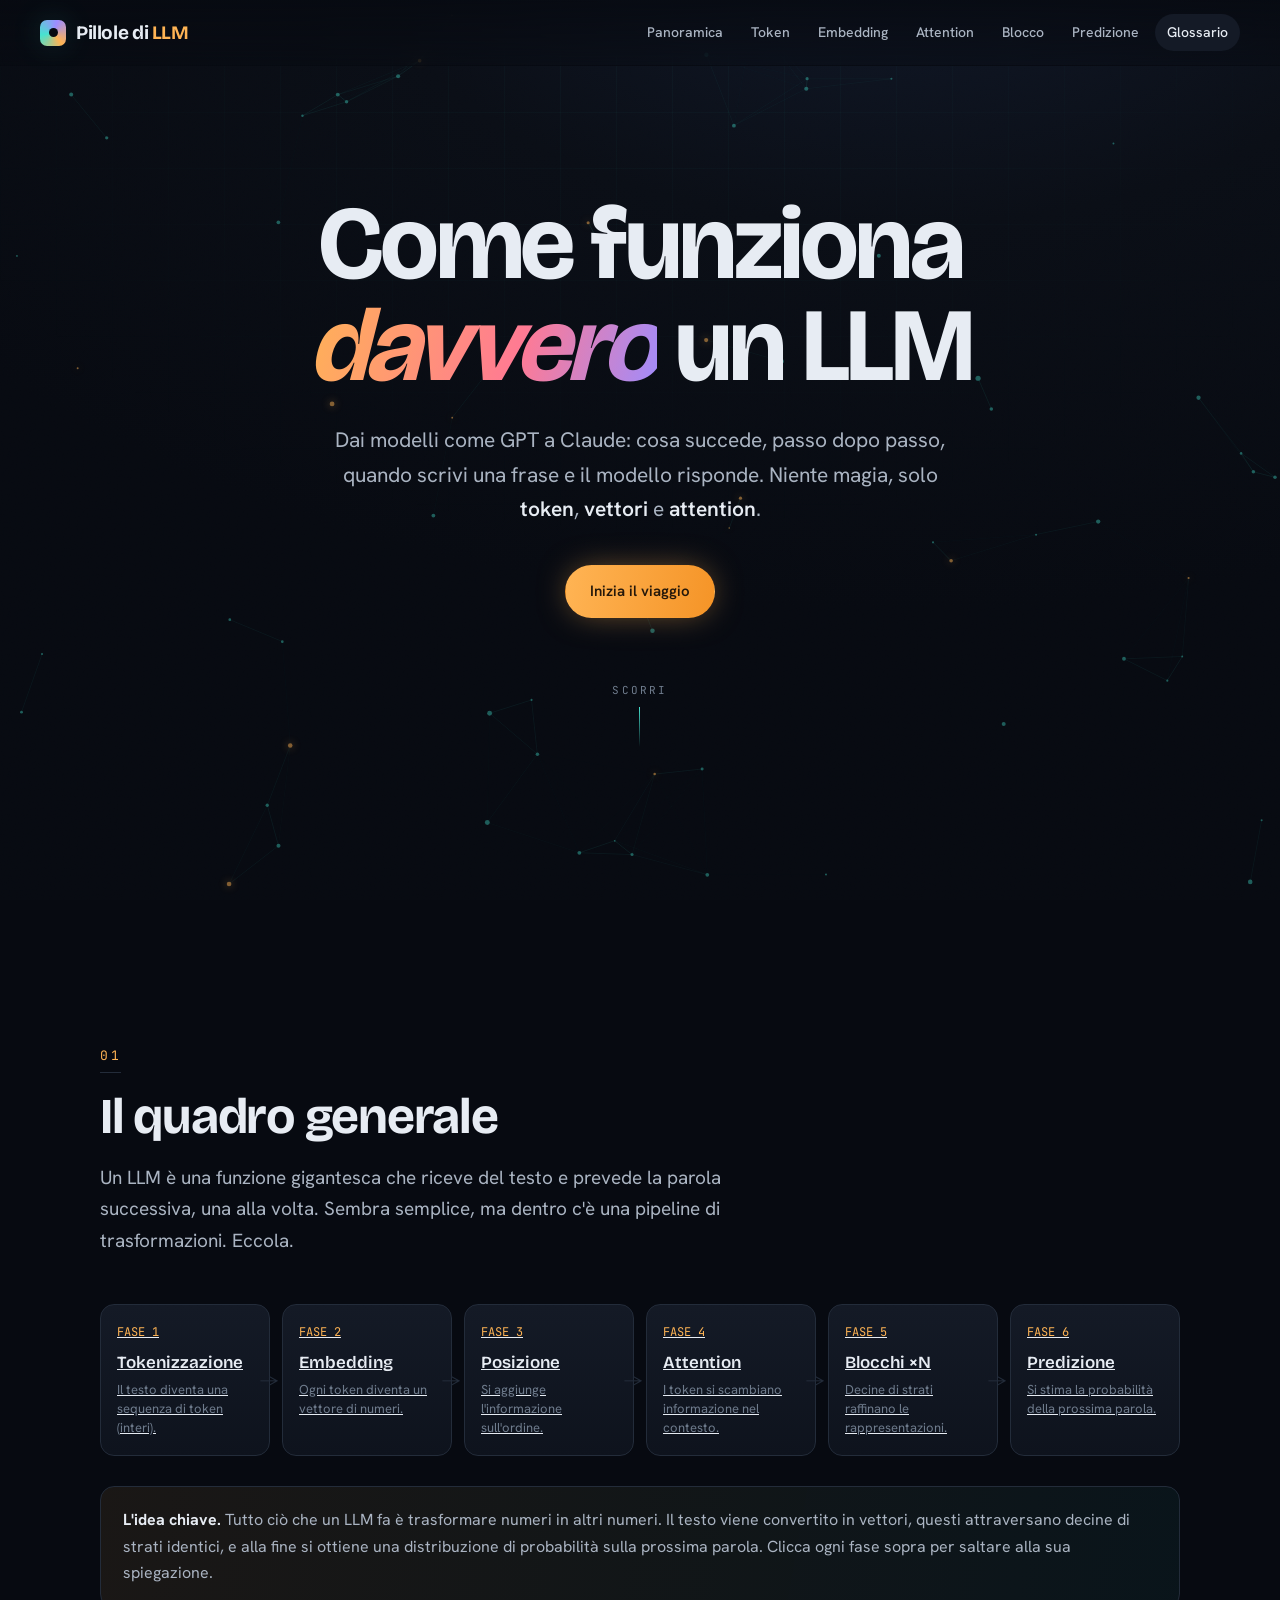
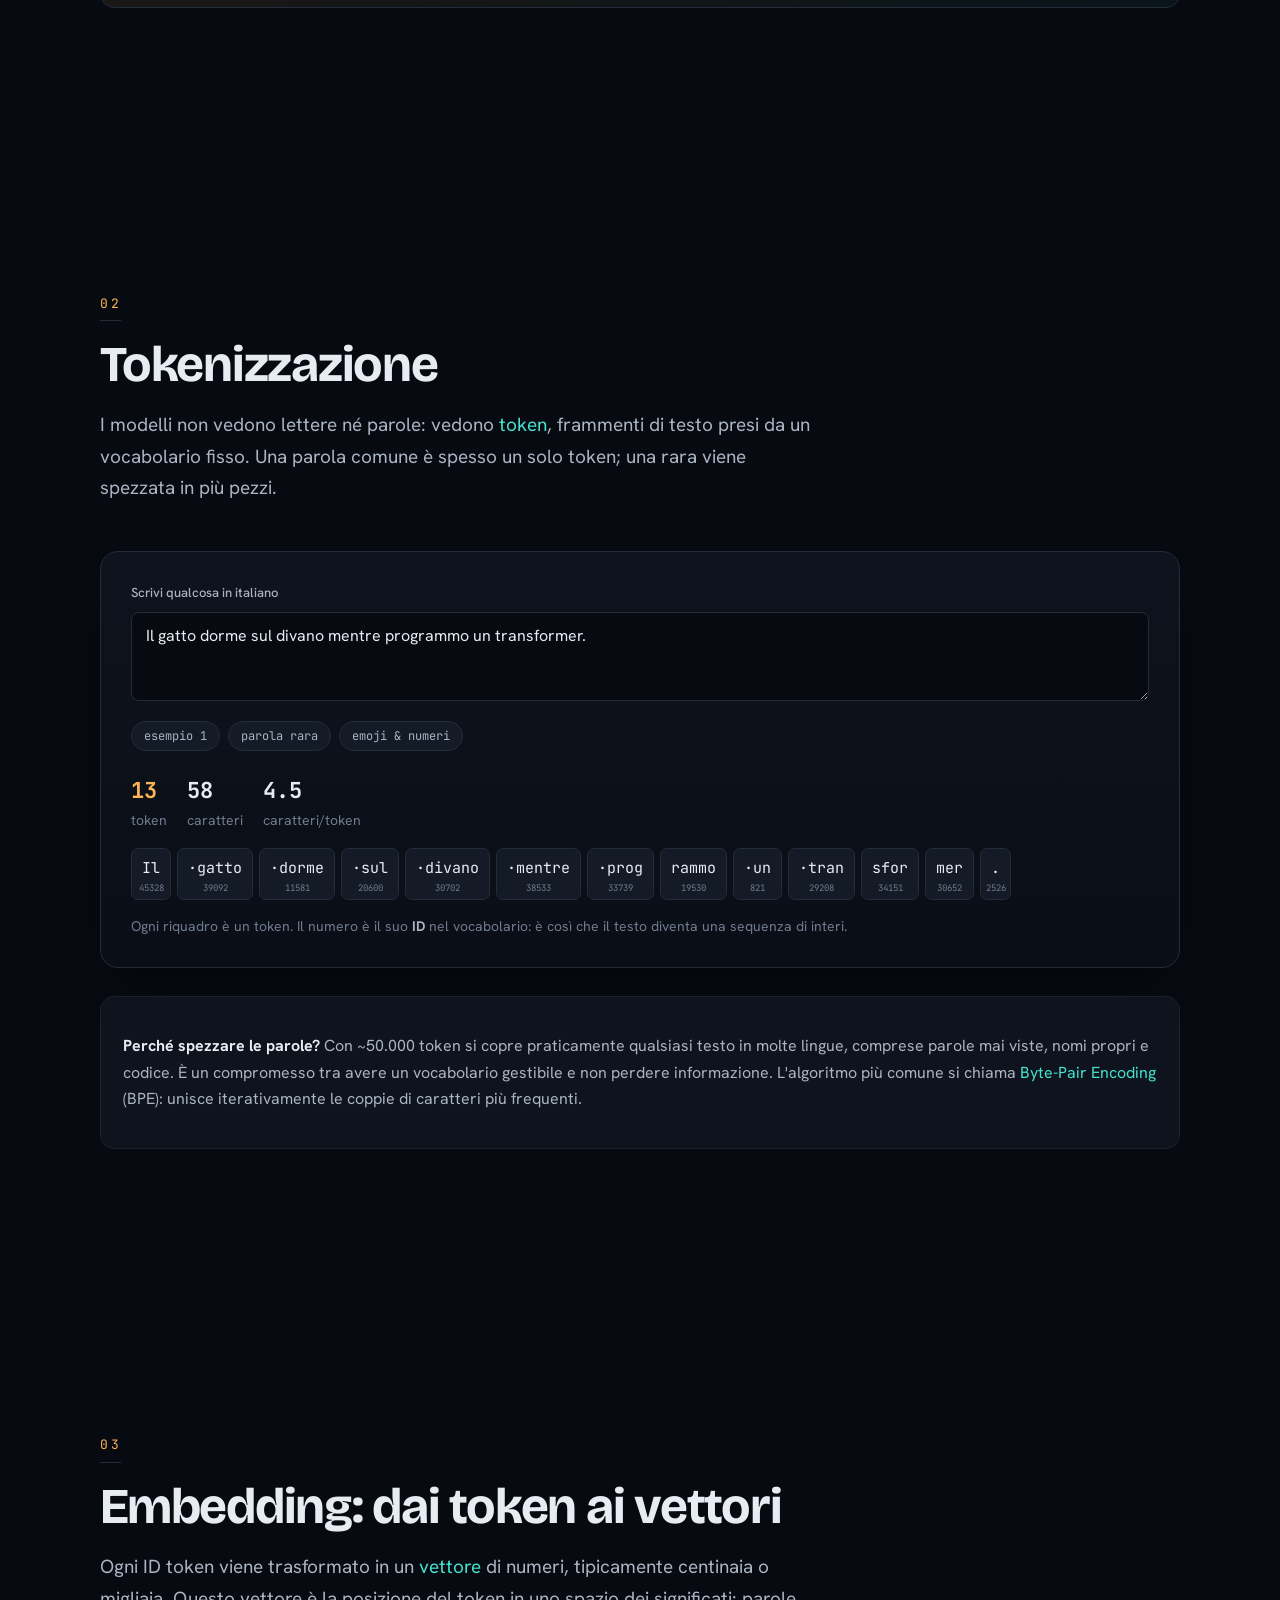
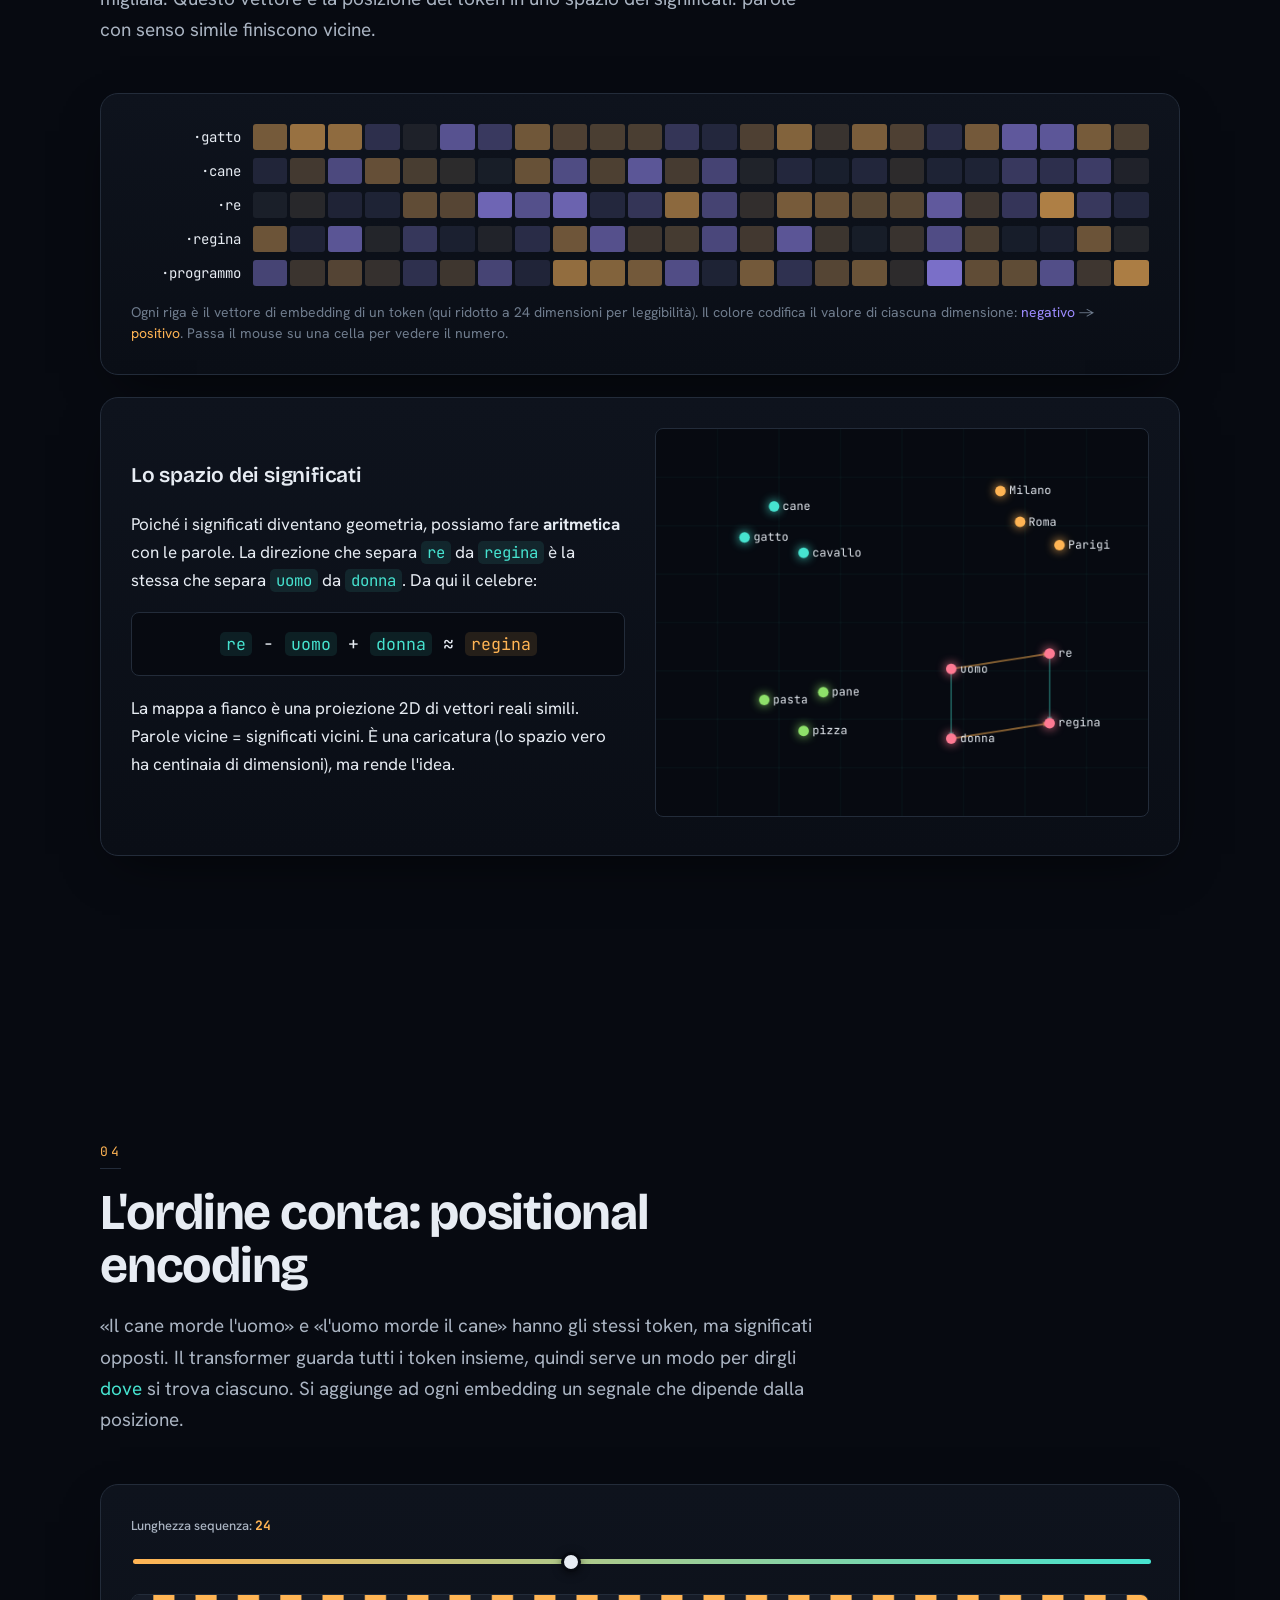
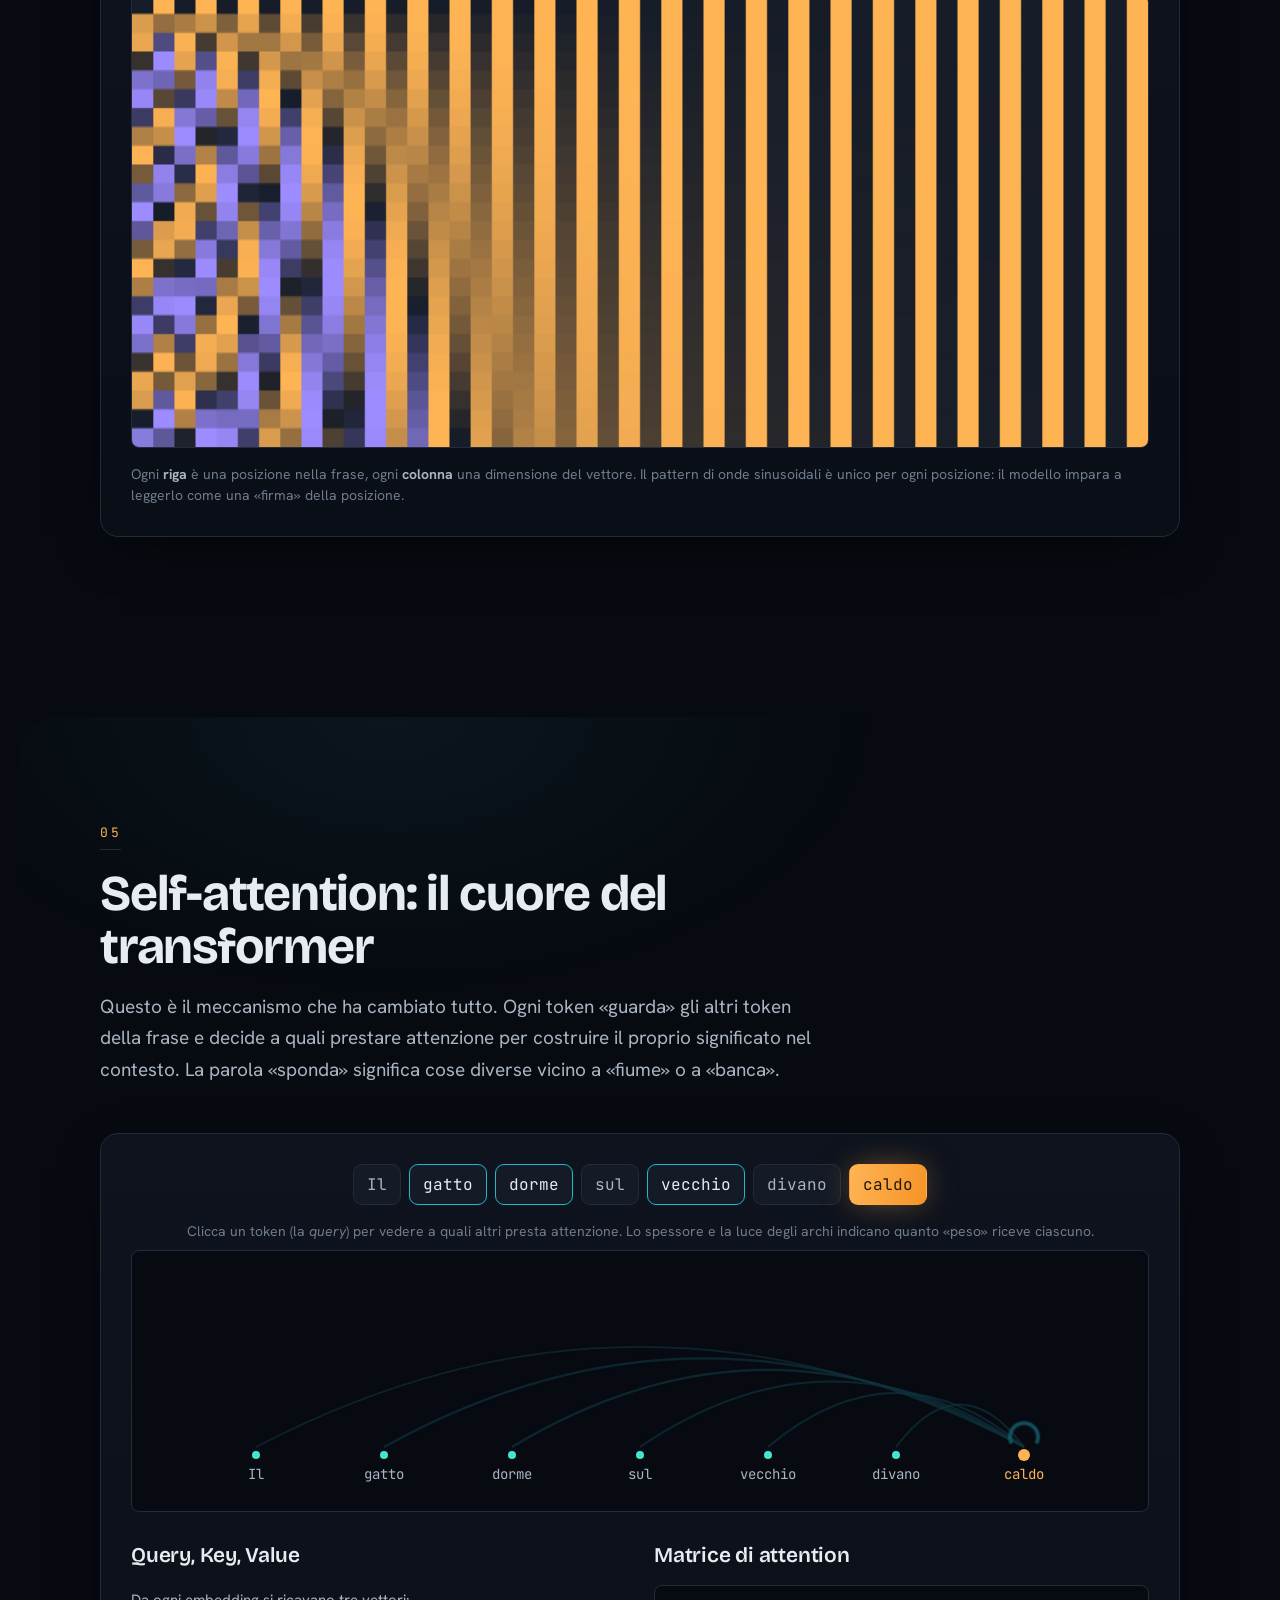
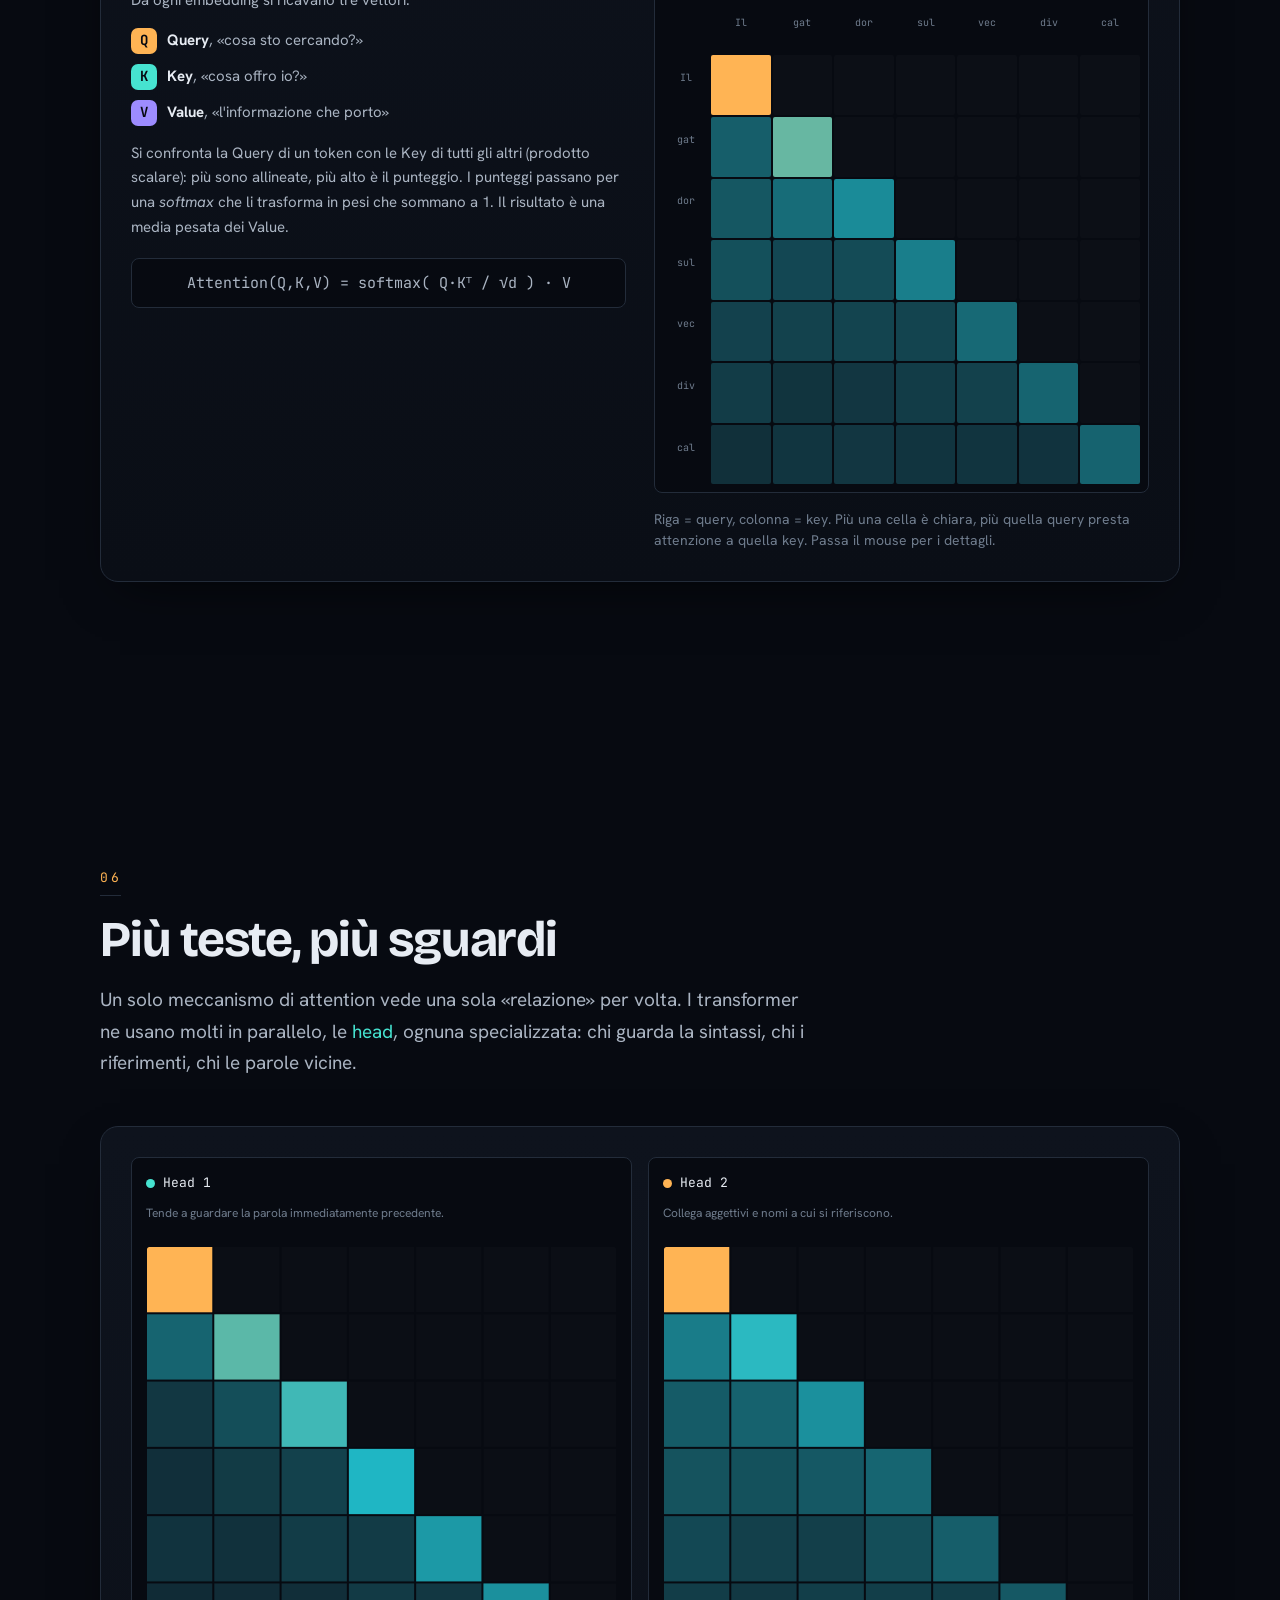
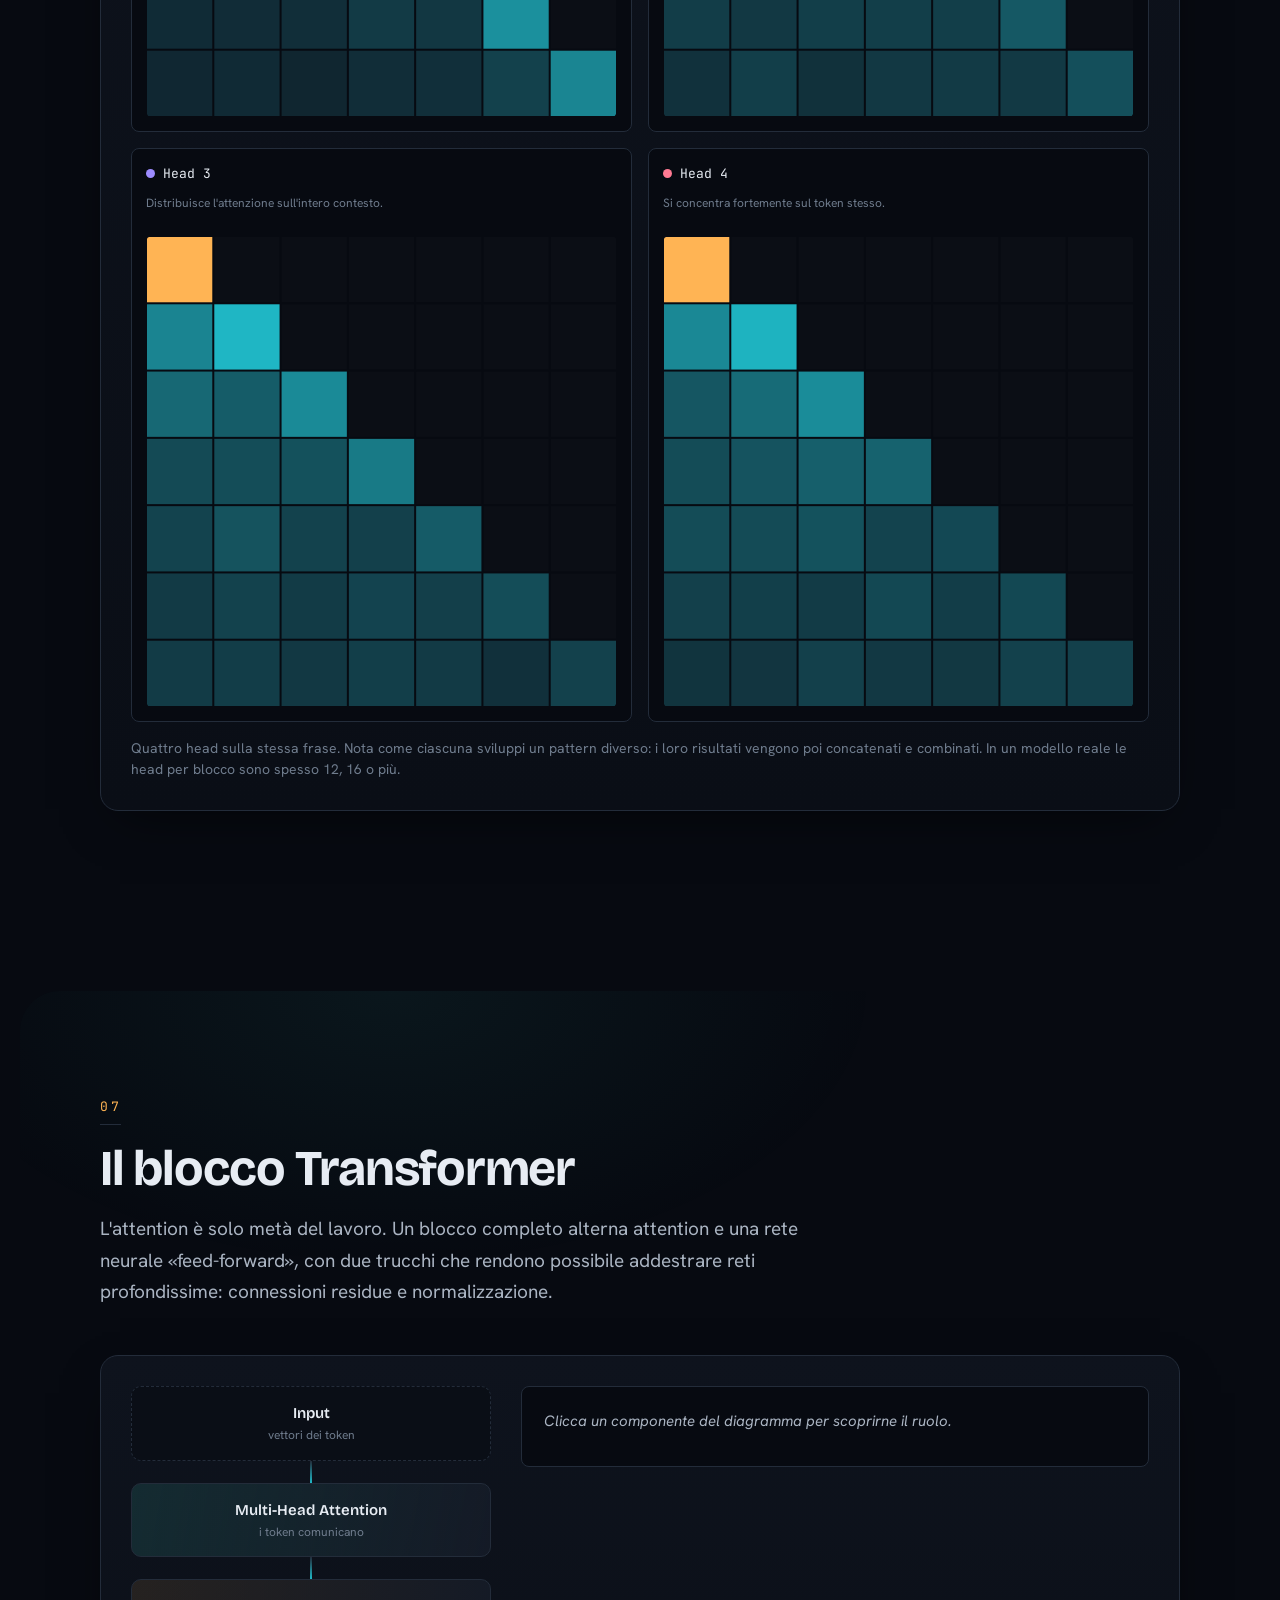
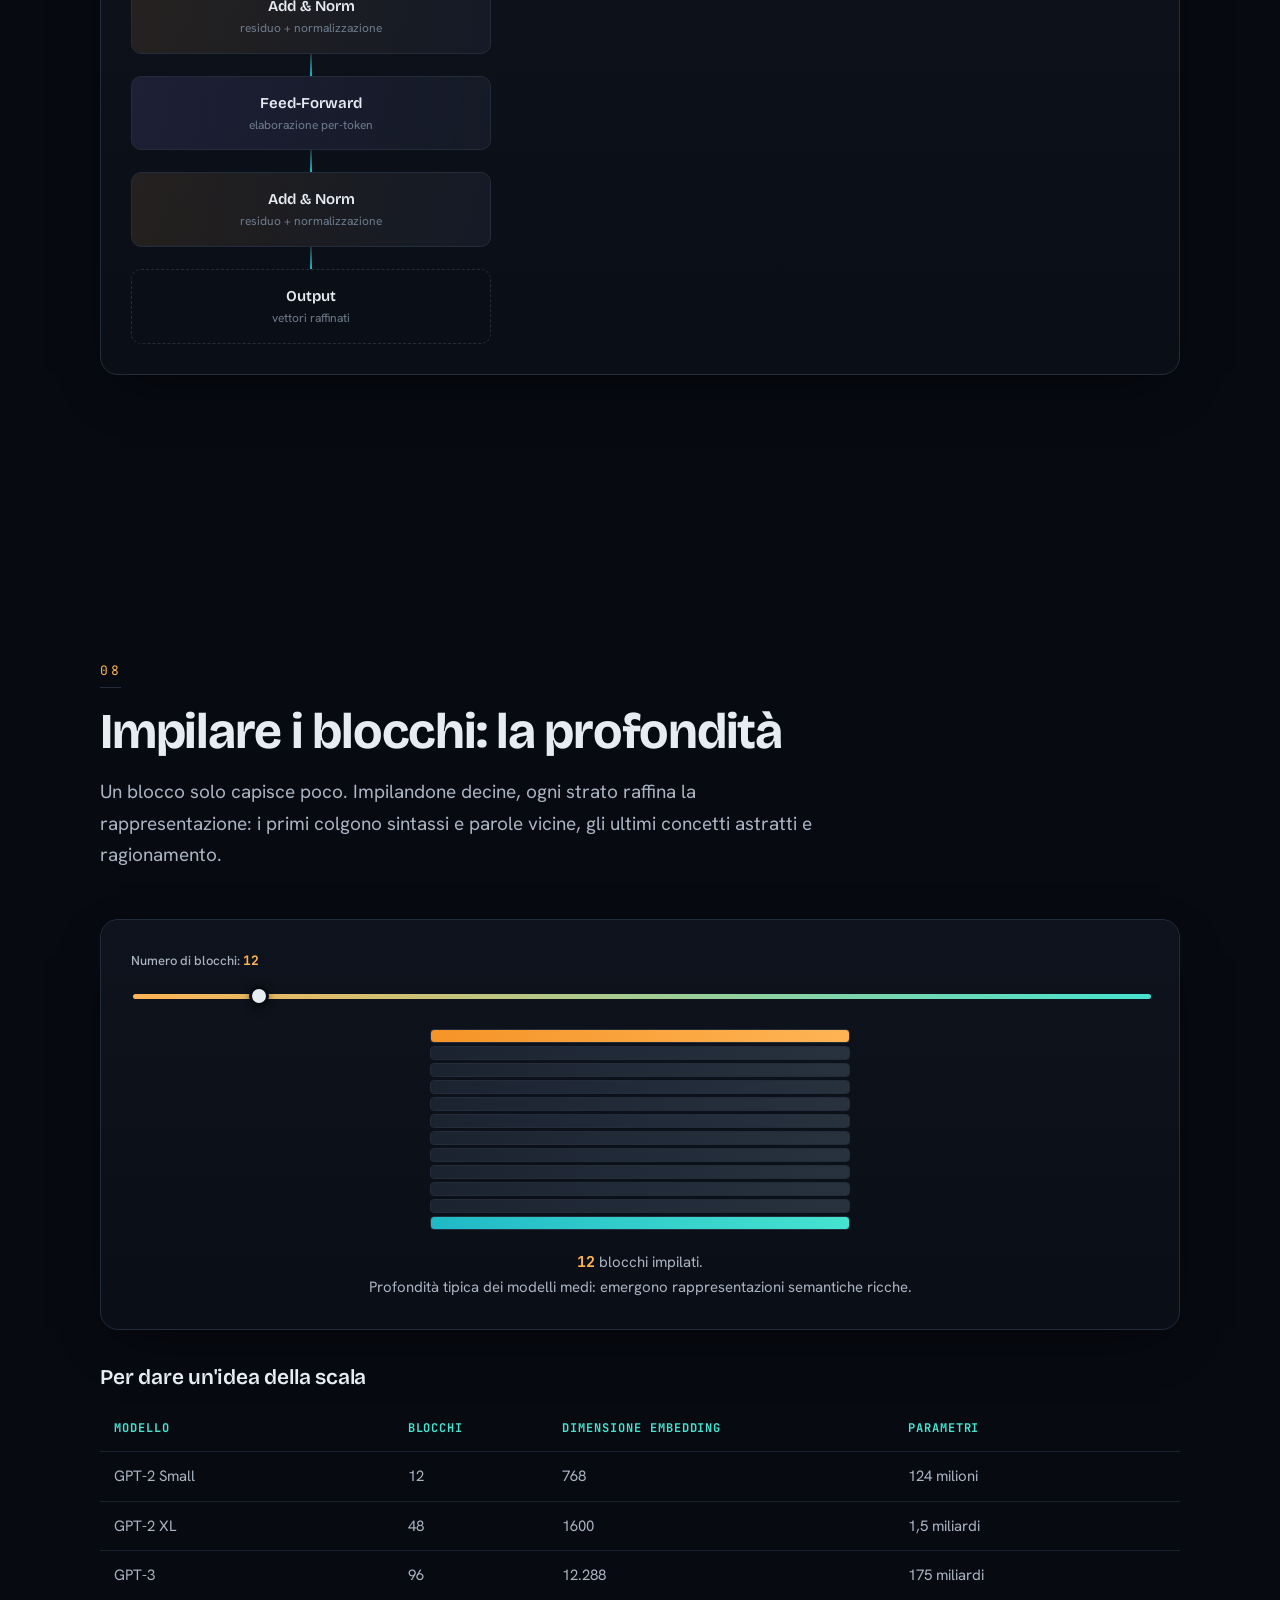
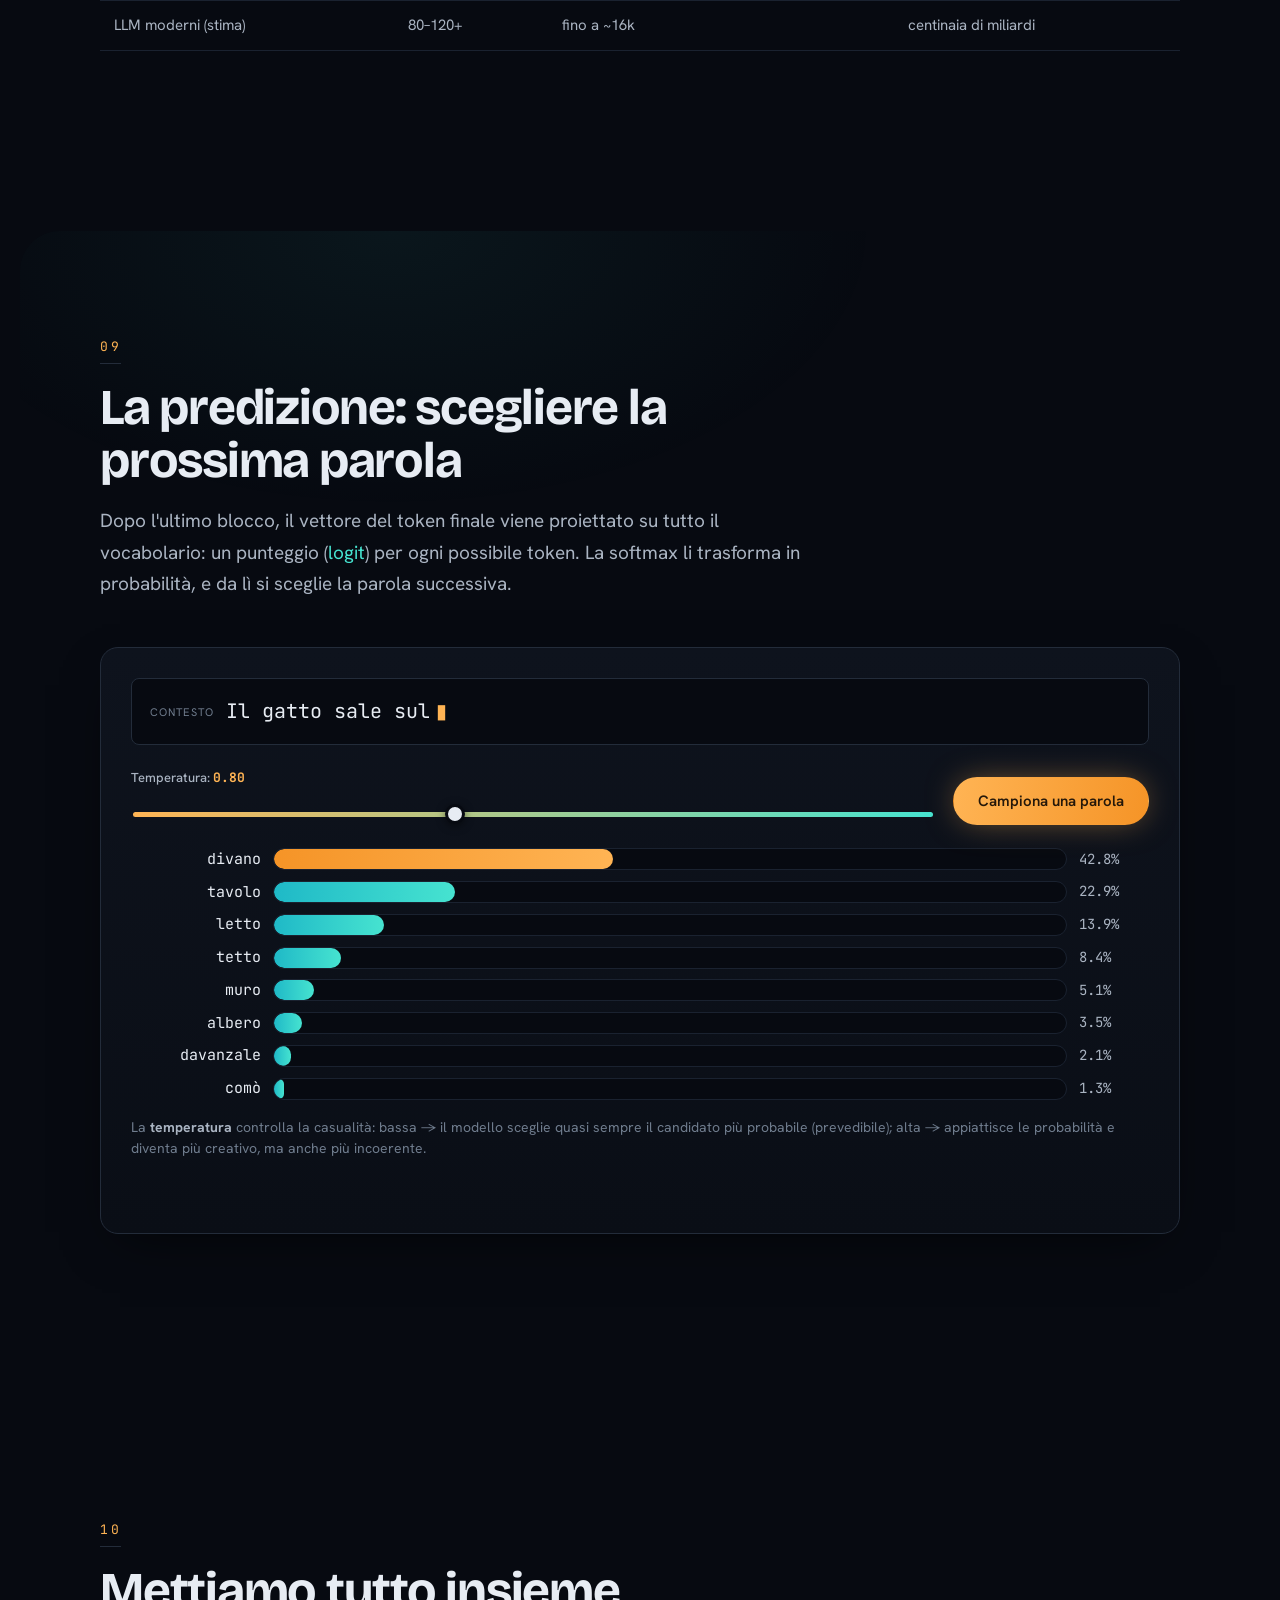
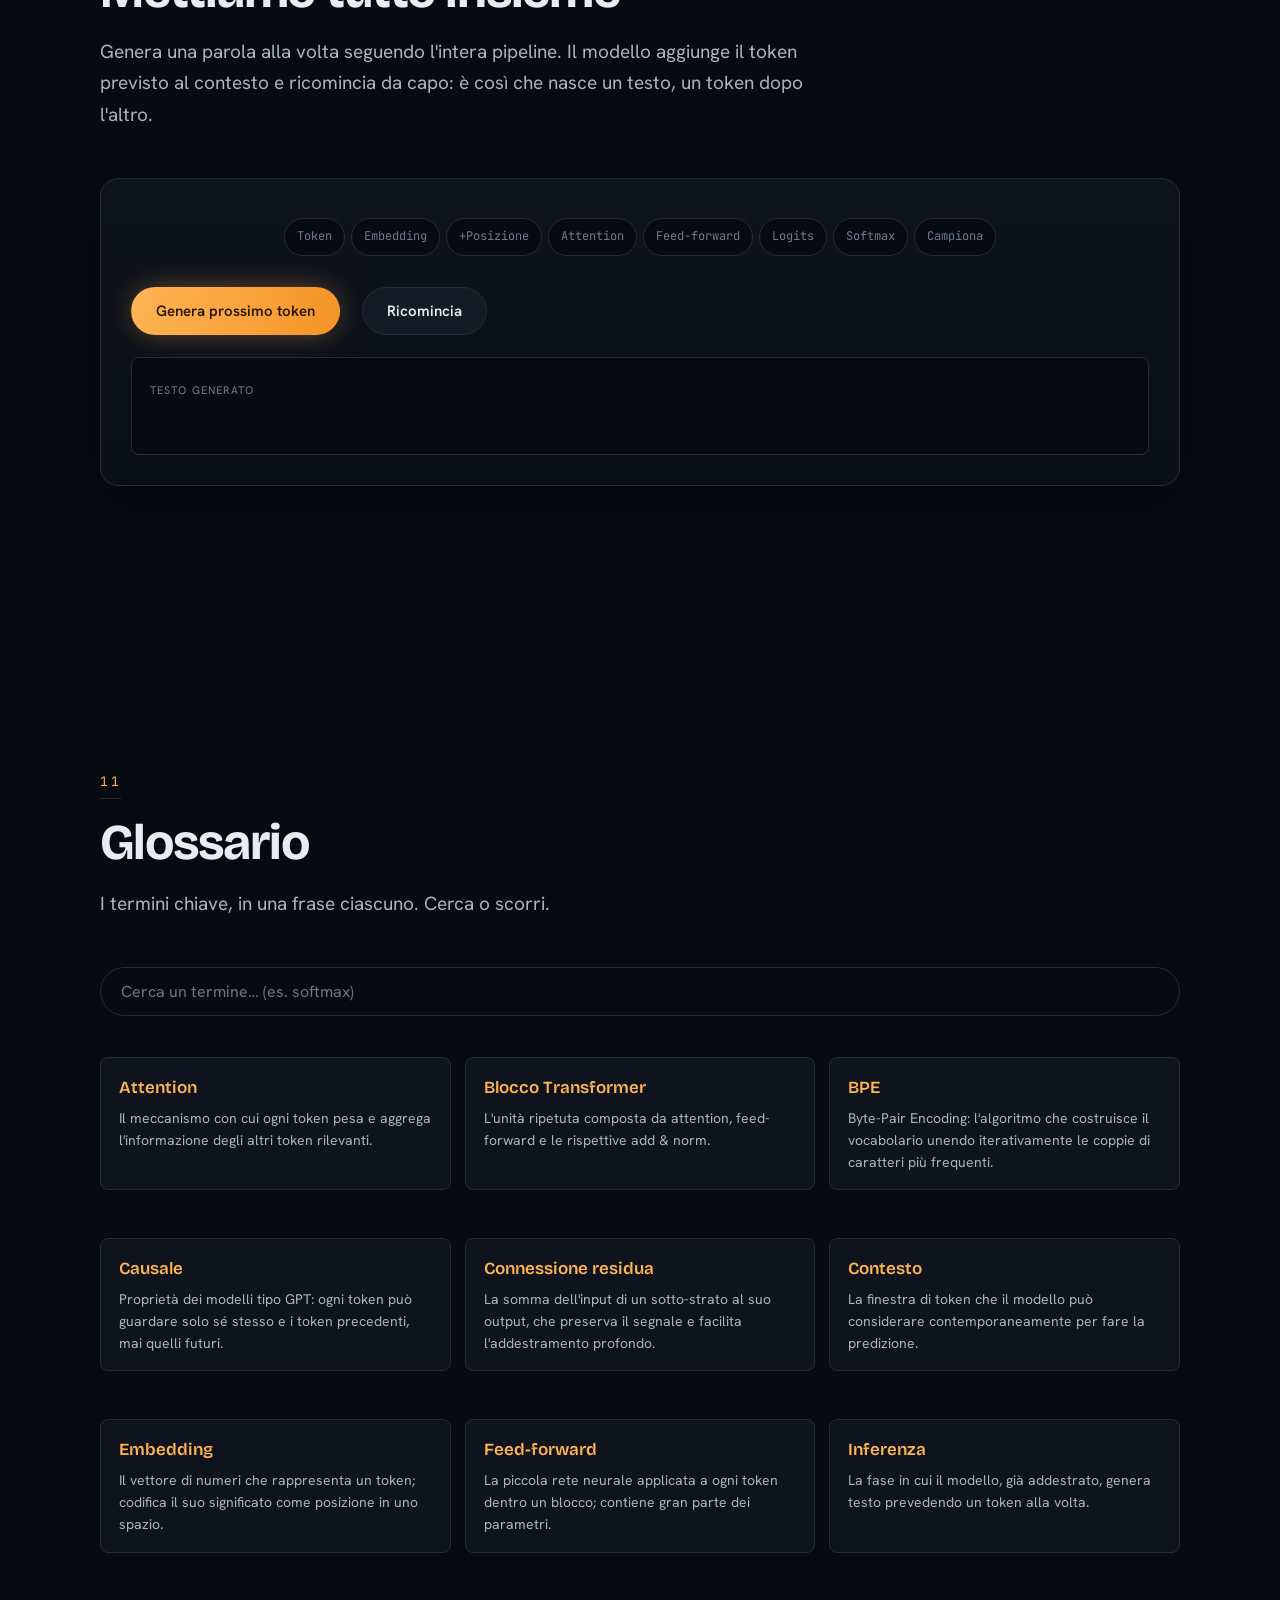
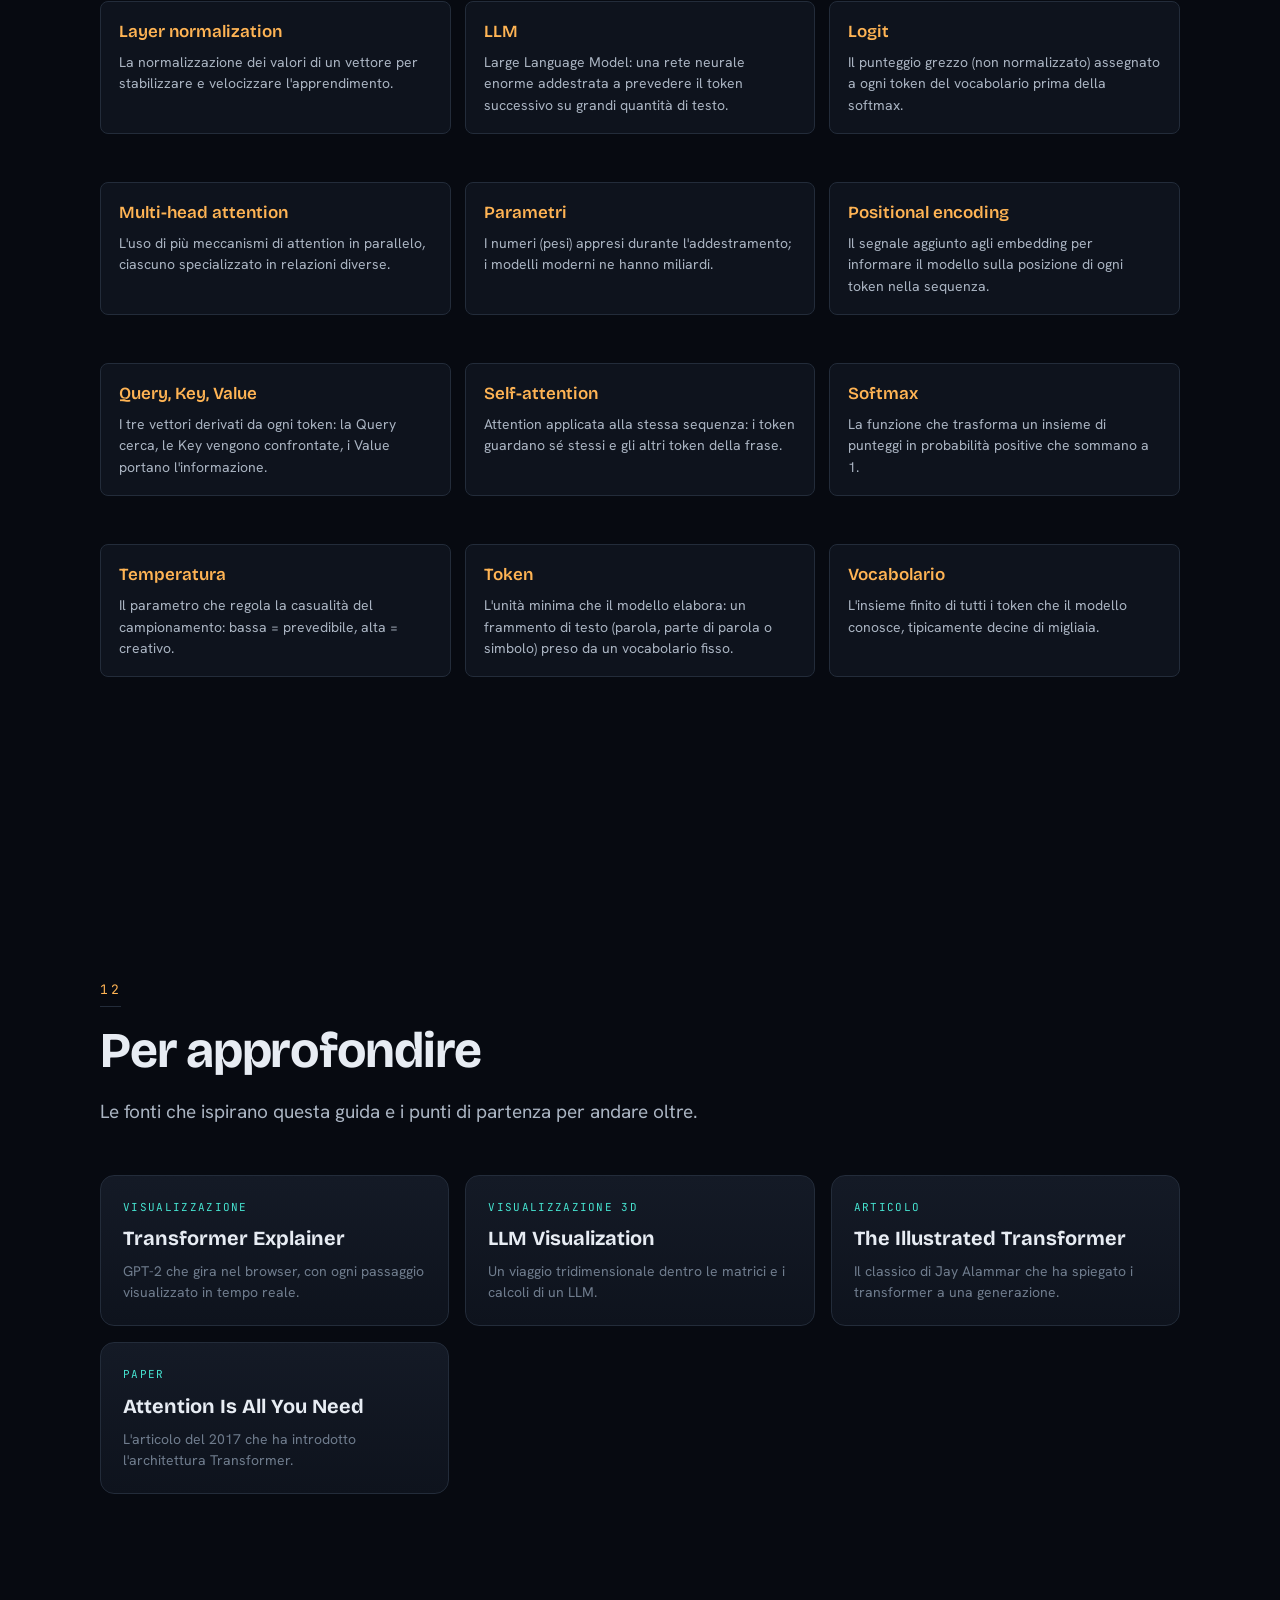
==== commit cd6bf06a: "Rimuove 'italiana' dal titolo" ====
--- a/index.html
+++ b/index.html
@@ -3,7 +3,7 @@
 <head>
   <meta charset="UTF-8" />
   <meta name="viewport" content="width=device-width, initial-scale=1.0" />
-  <title>Pillole di LLM · La guida visuale italiana ai Transformer</title>
+  <title>Pillole di LLM · La guida visuale ai Transformer</title>
   <meta name="description" content="Una guida interattiva in italiano per capire davvero come funzionano i Large Language Model e l'architettura Transformer: tokenizzazione, embedding, attention, predizione." />
   <meta name="author" content="" />
 
@@ -11,7 +11,7 @@
   <meta property="og:type" content="website" />
   <meta property="og:url" content="https://alessiodonato.github.io/pillole-di-llm/" />
   <meta property="og:site_name" content="Pillole di LLM" />
-  <meta property="og:title" content="Pillole di LLM · Guida visuale italiana ai Transformer" />
+  <meta property="og:title" content="Pillole di LLM · Guida visuale ai Transformer" />
   <meta property="og:description" content="Capisci davvero i Large Language Model: tokenizzazione, embedding, self-attention e predizione, spiegati con visualizzazioni interattive in italiano." />
   <meta property="og:image" content="https://alessiodonato.github.io/pillole-di-llm/og-image.png" />
   <meta property="og:image:width" content="2400" />
@@ -21,7 +21,7 @@
 
   <!-- Twitter / X -->
   <meta name="twitter:card" content="summary_large_image" />
-  <meta name="twitter:title" content="Pillole di LLM · Guida visuale italiana ai Transformer" />
+  <meta name="twitter:title" content="Pillole di LLM · Guida visuale ai Transformer" />
   <meta name="twitter:description" content="Token, attention e predizione spiegati con visualizzazioni interattive, in italiano." />
   <meta name="twitter:image" content="https://alessiodonato.github.io/pillole-di-llm/og-image.png" />
 
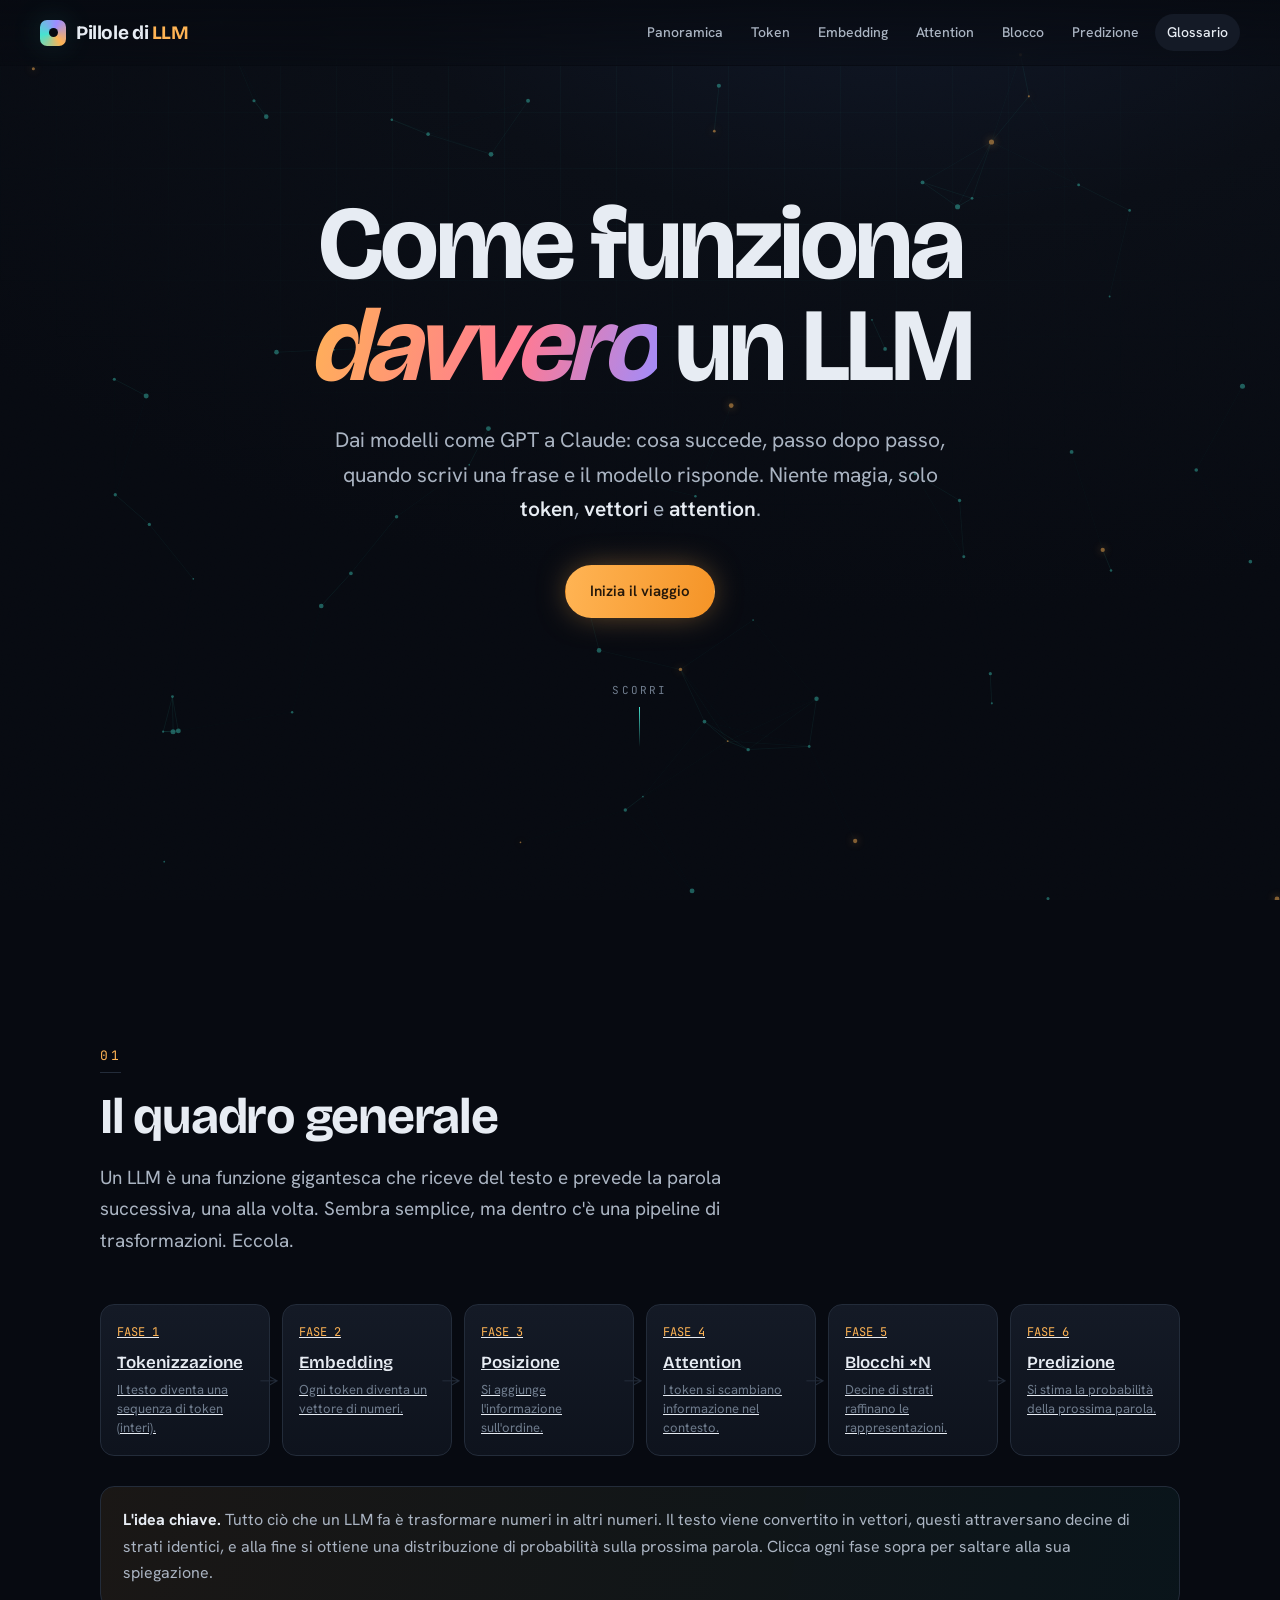
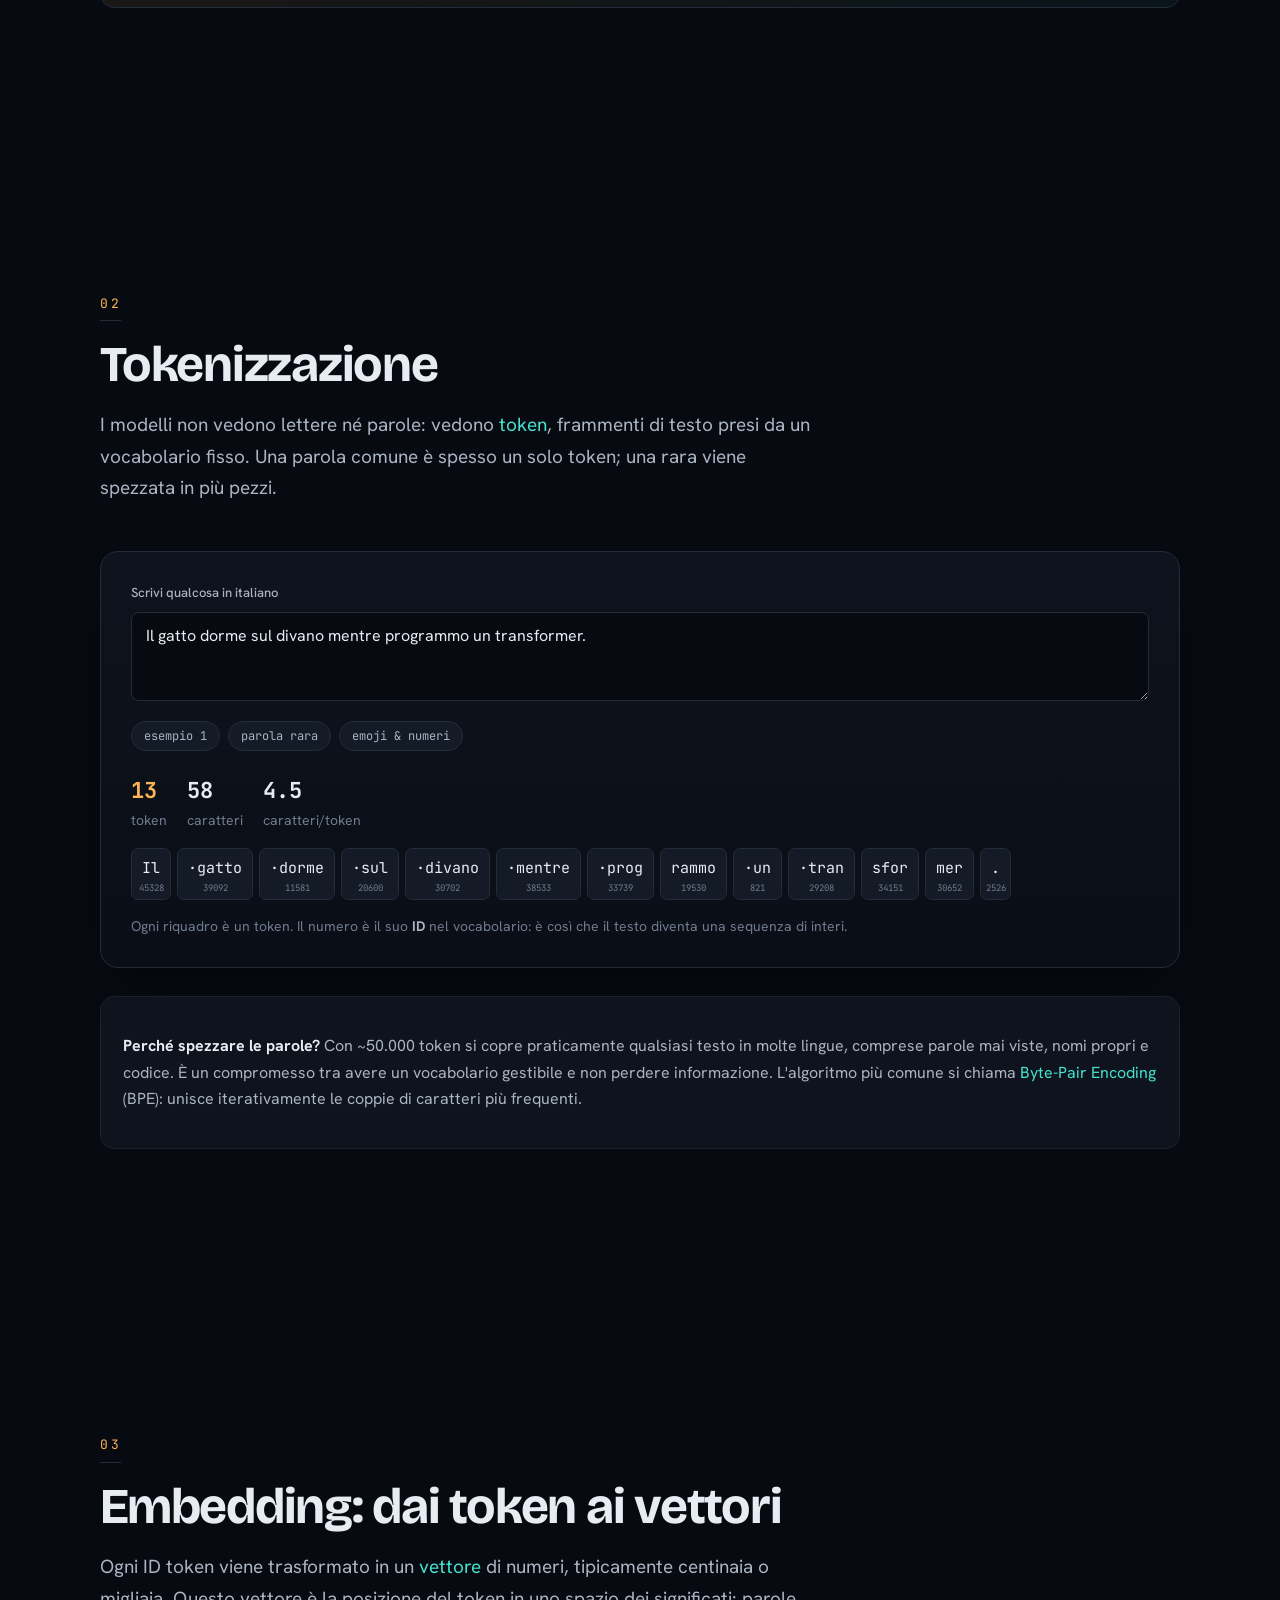
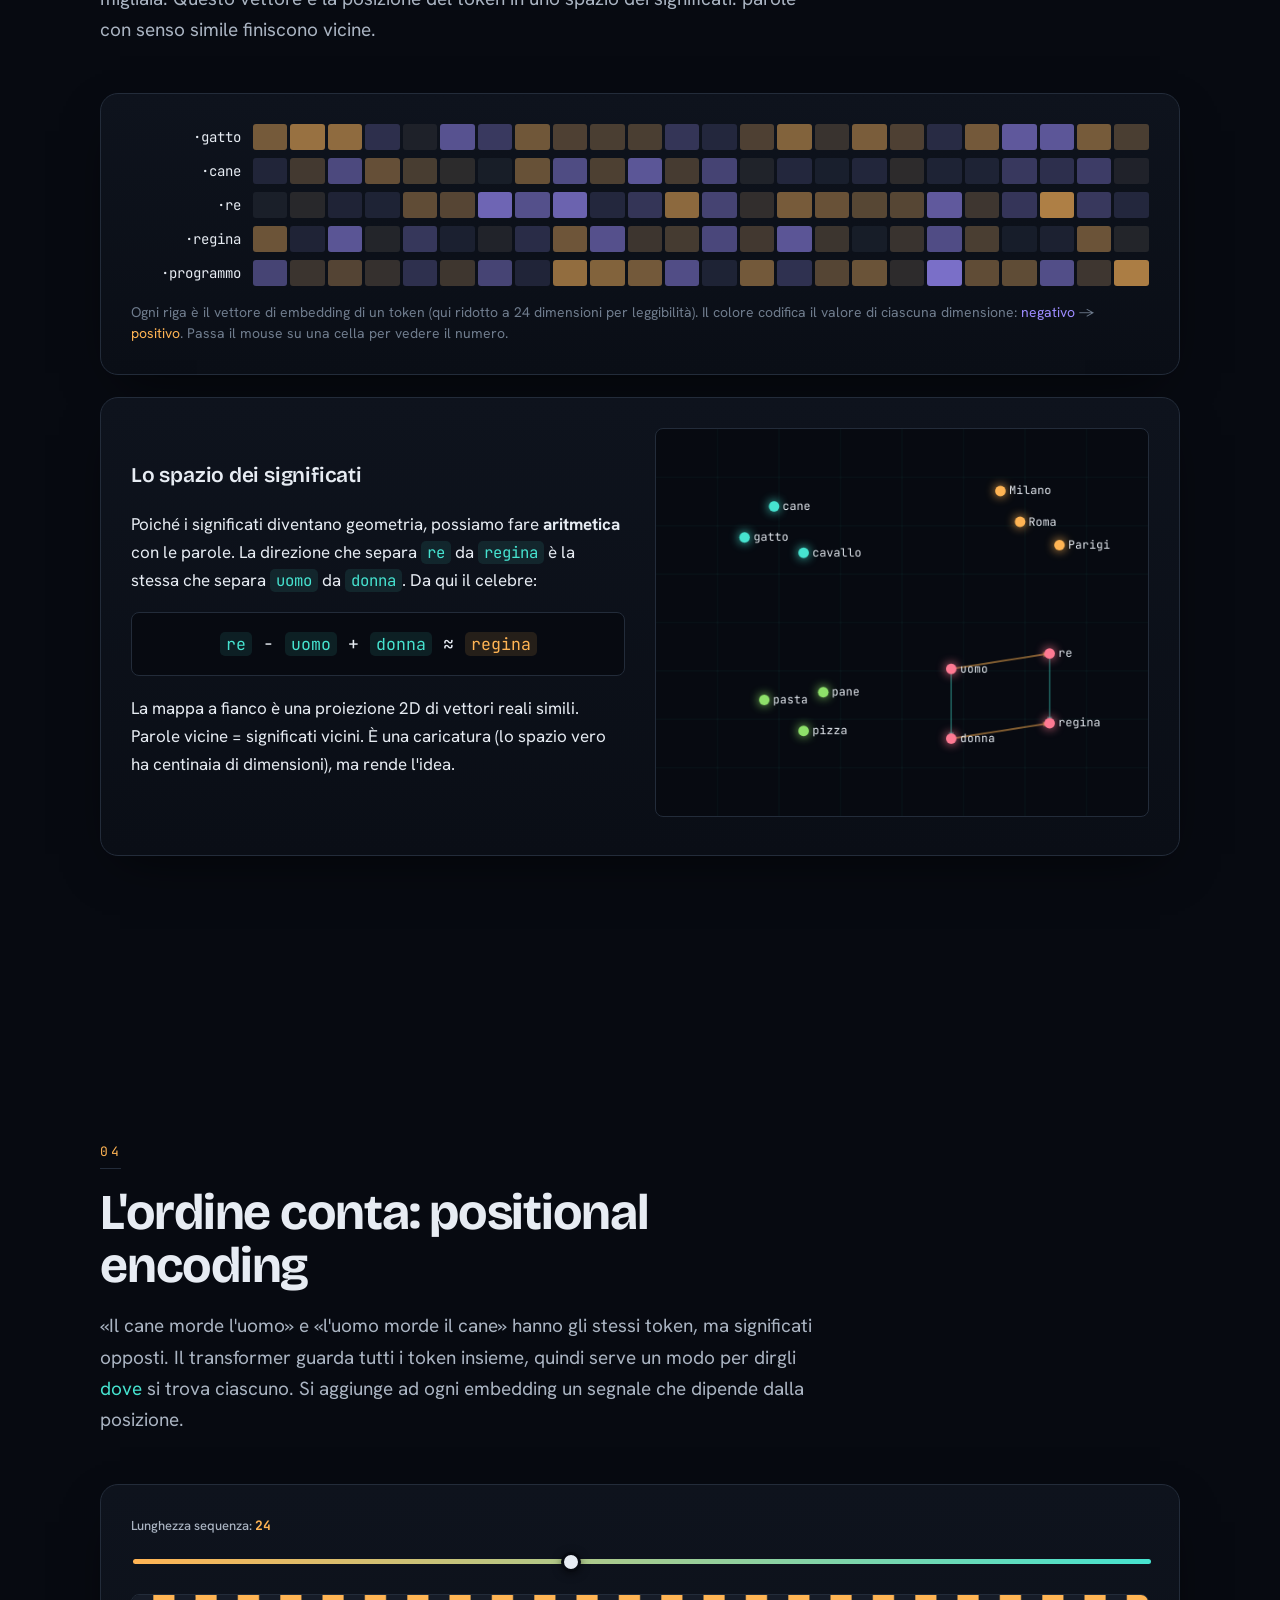
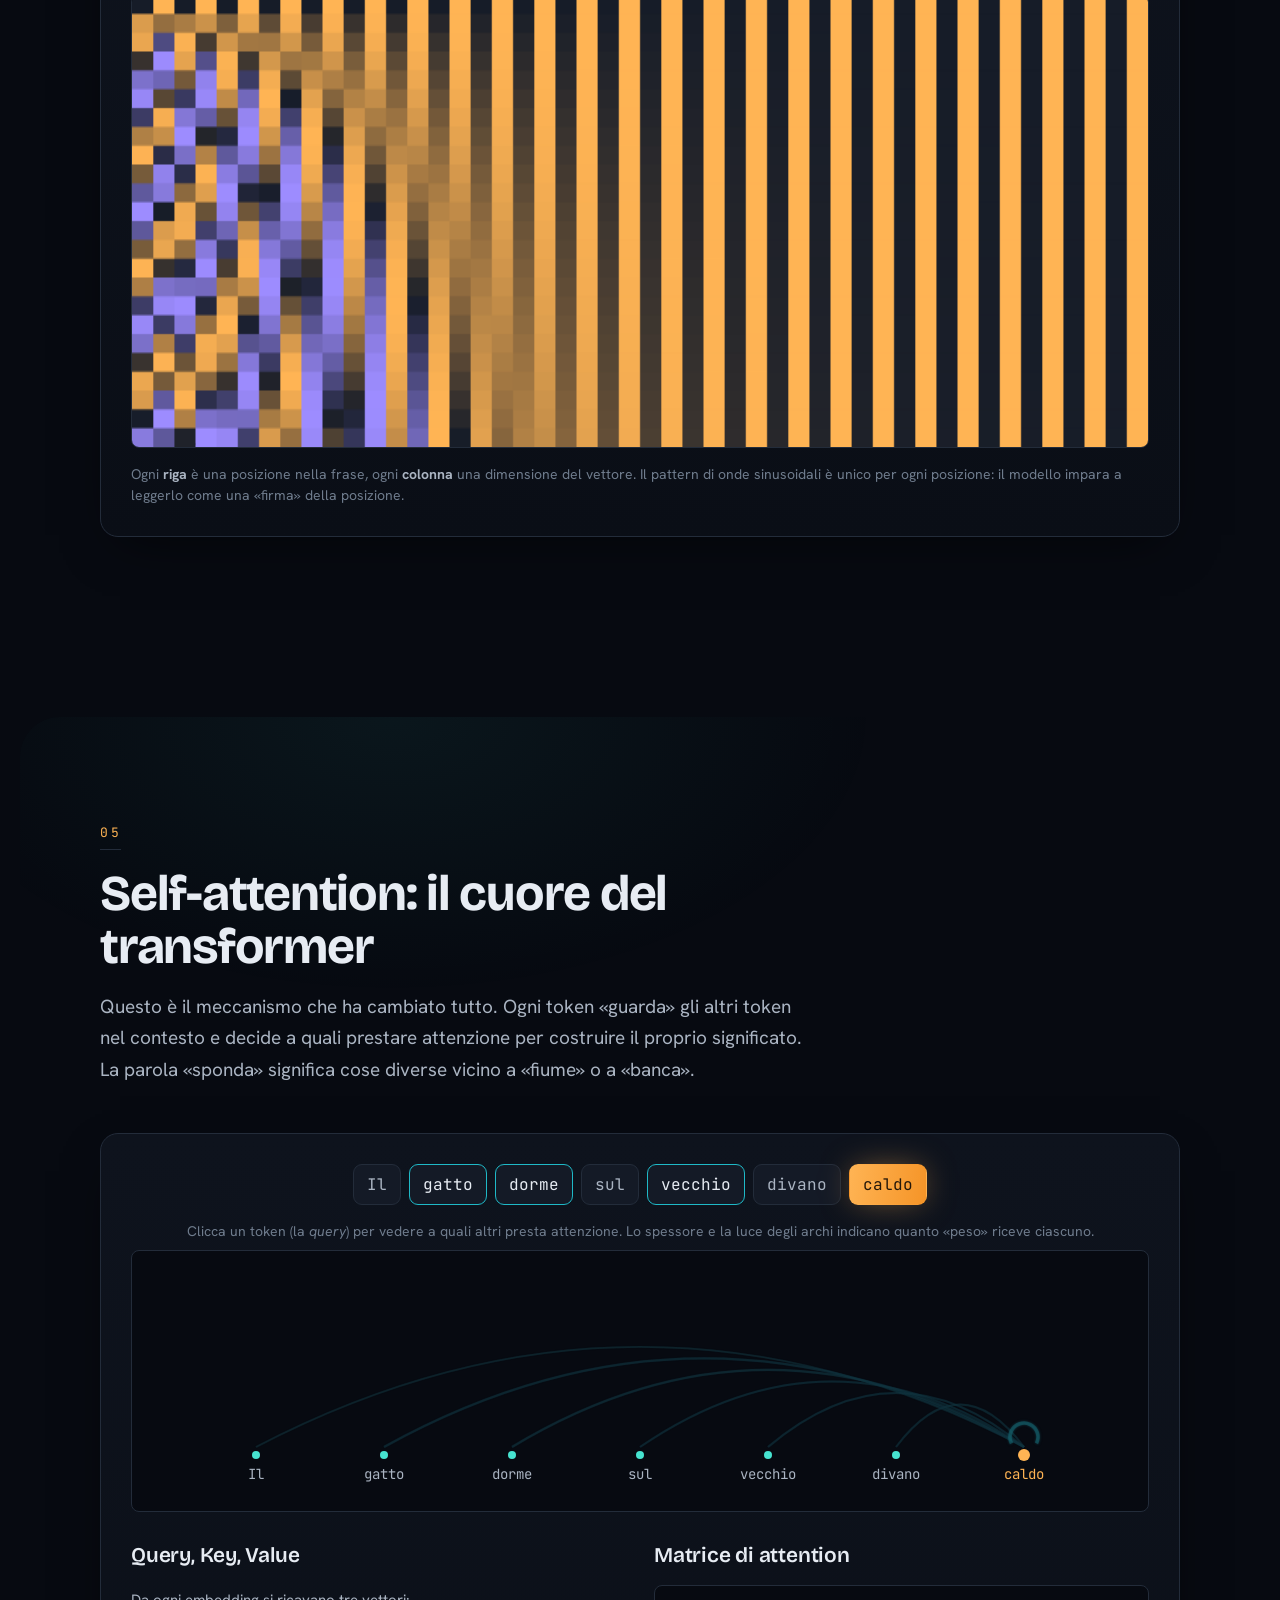
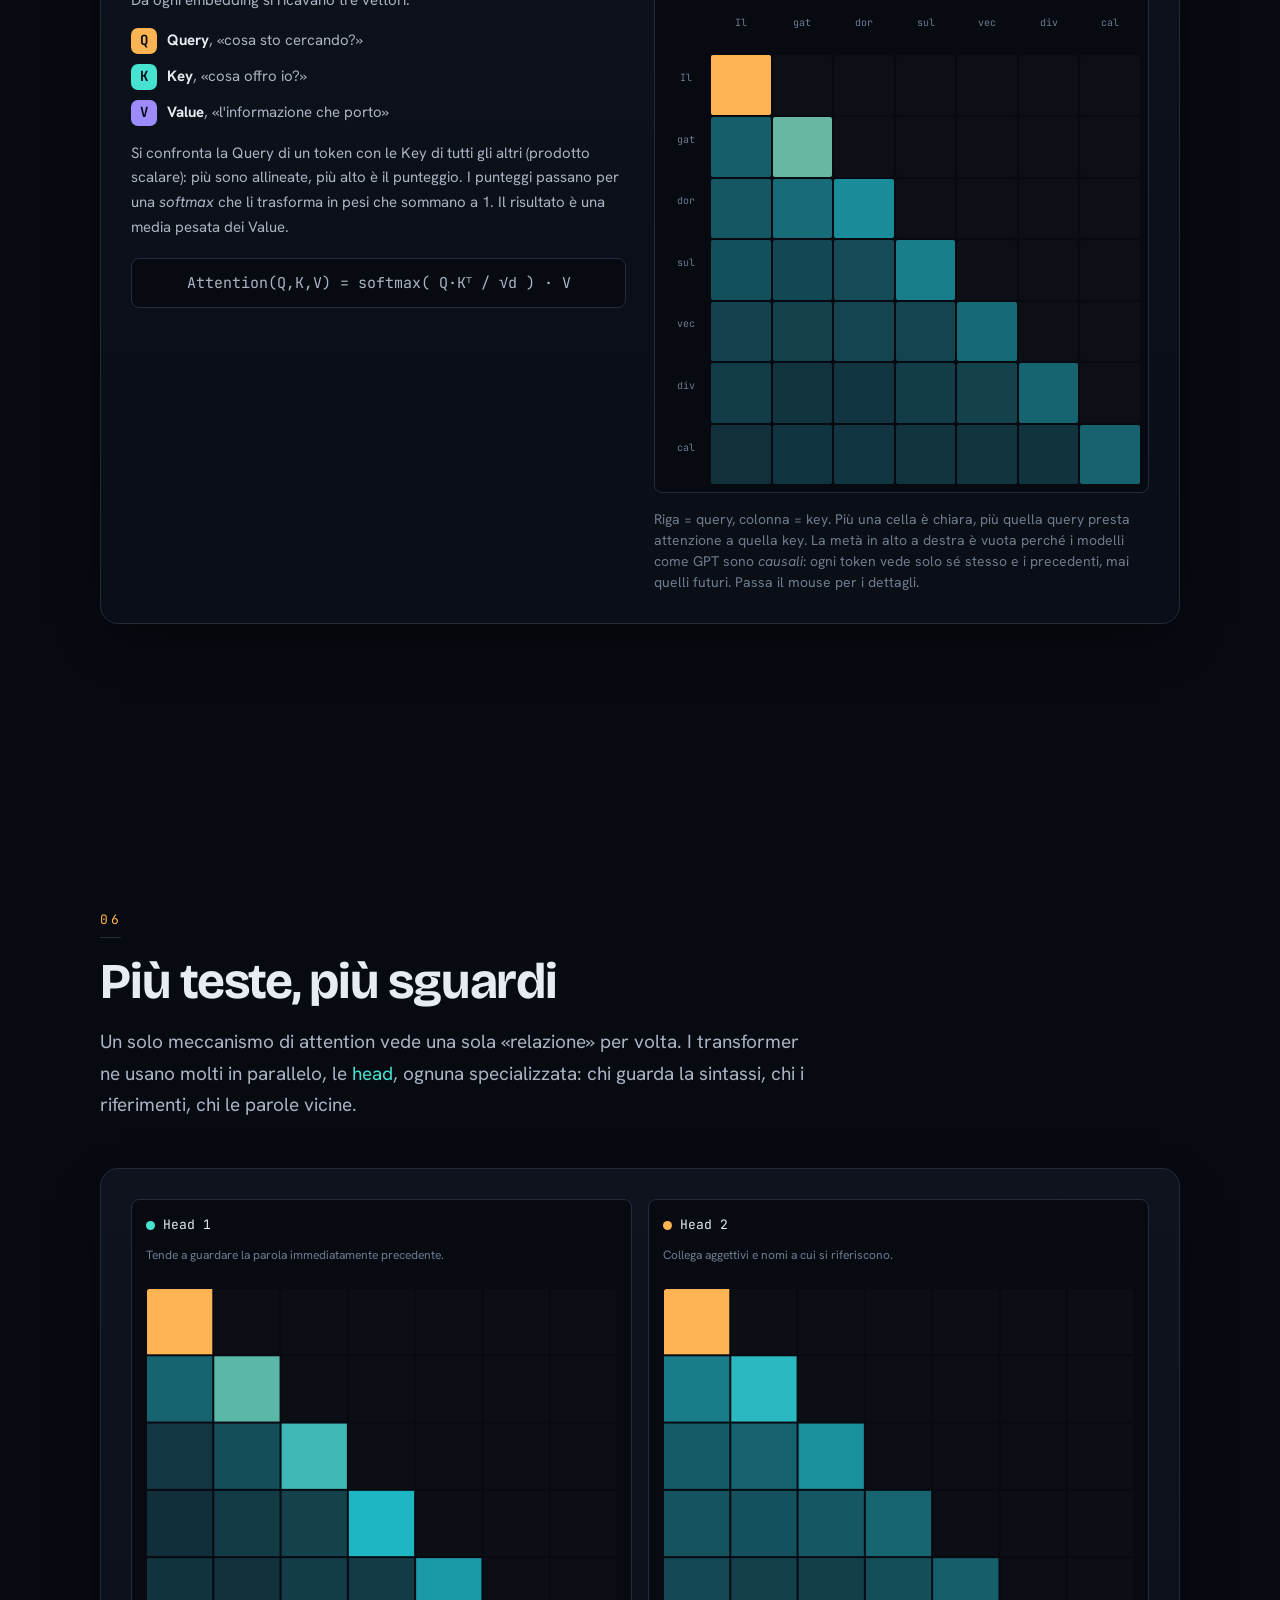
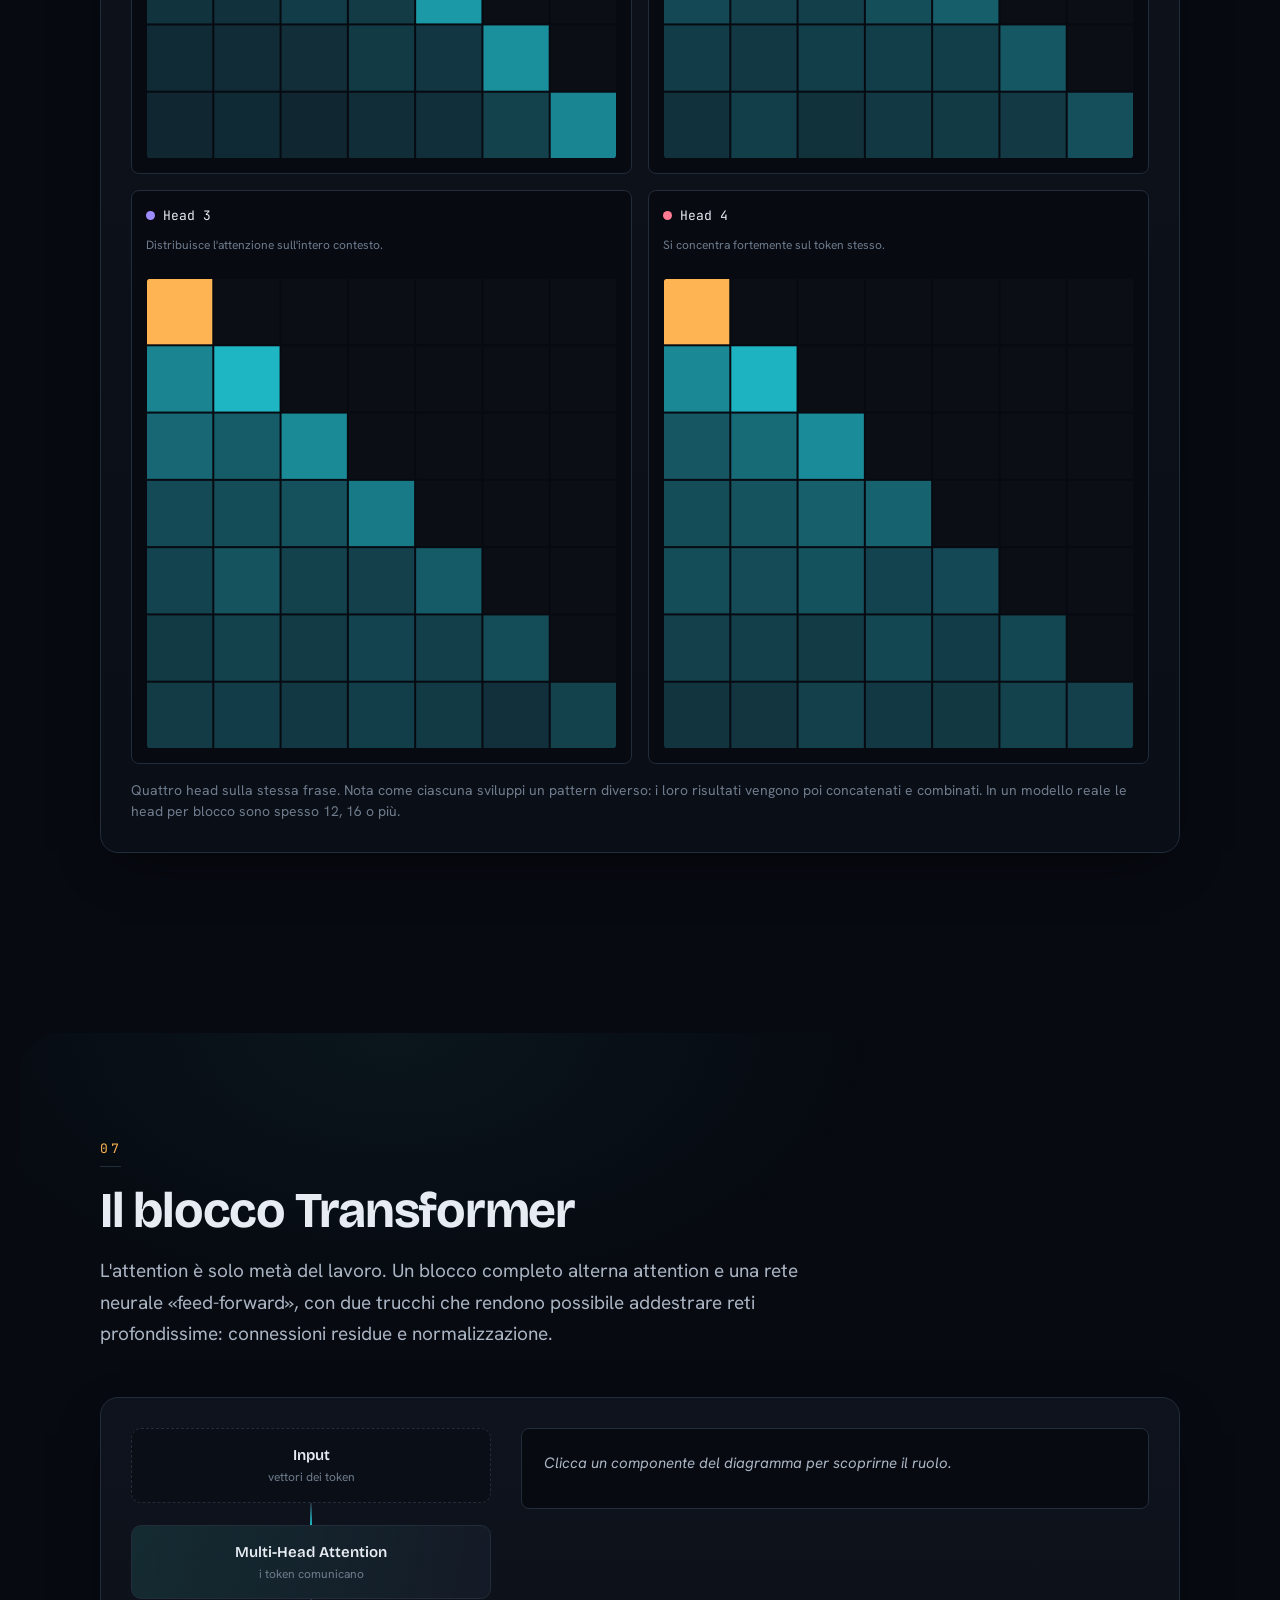
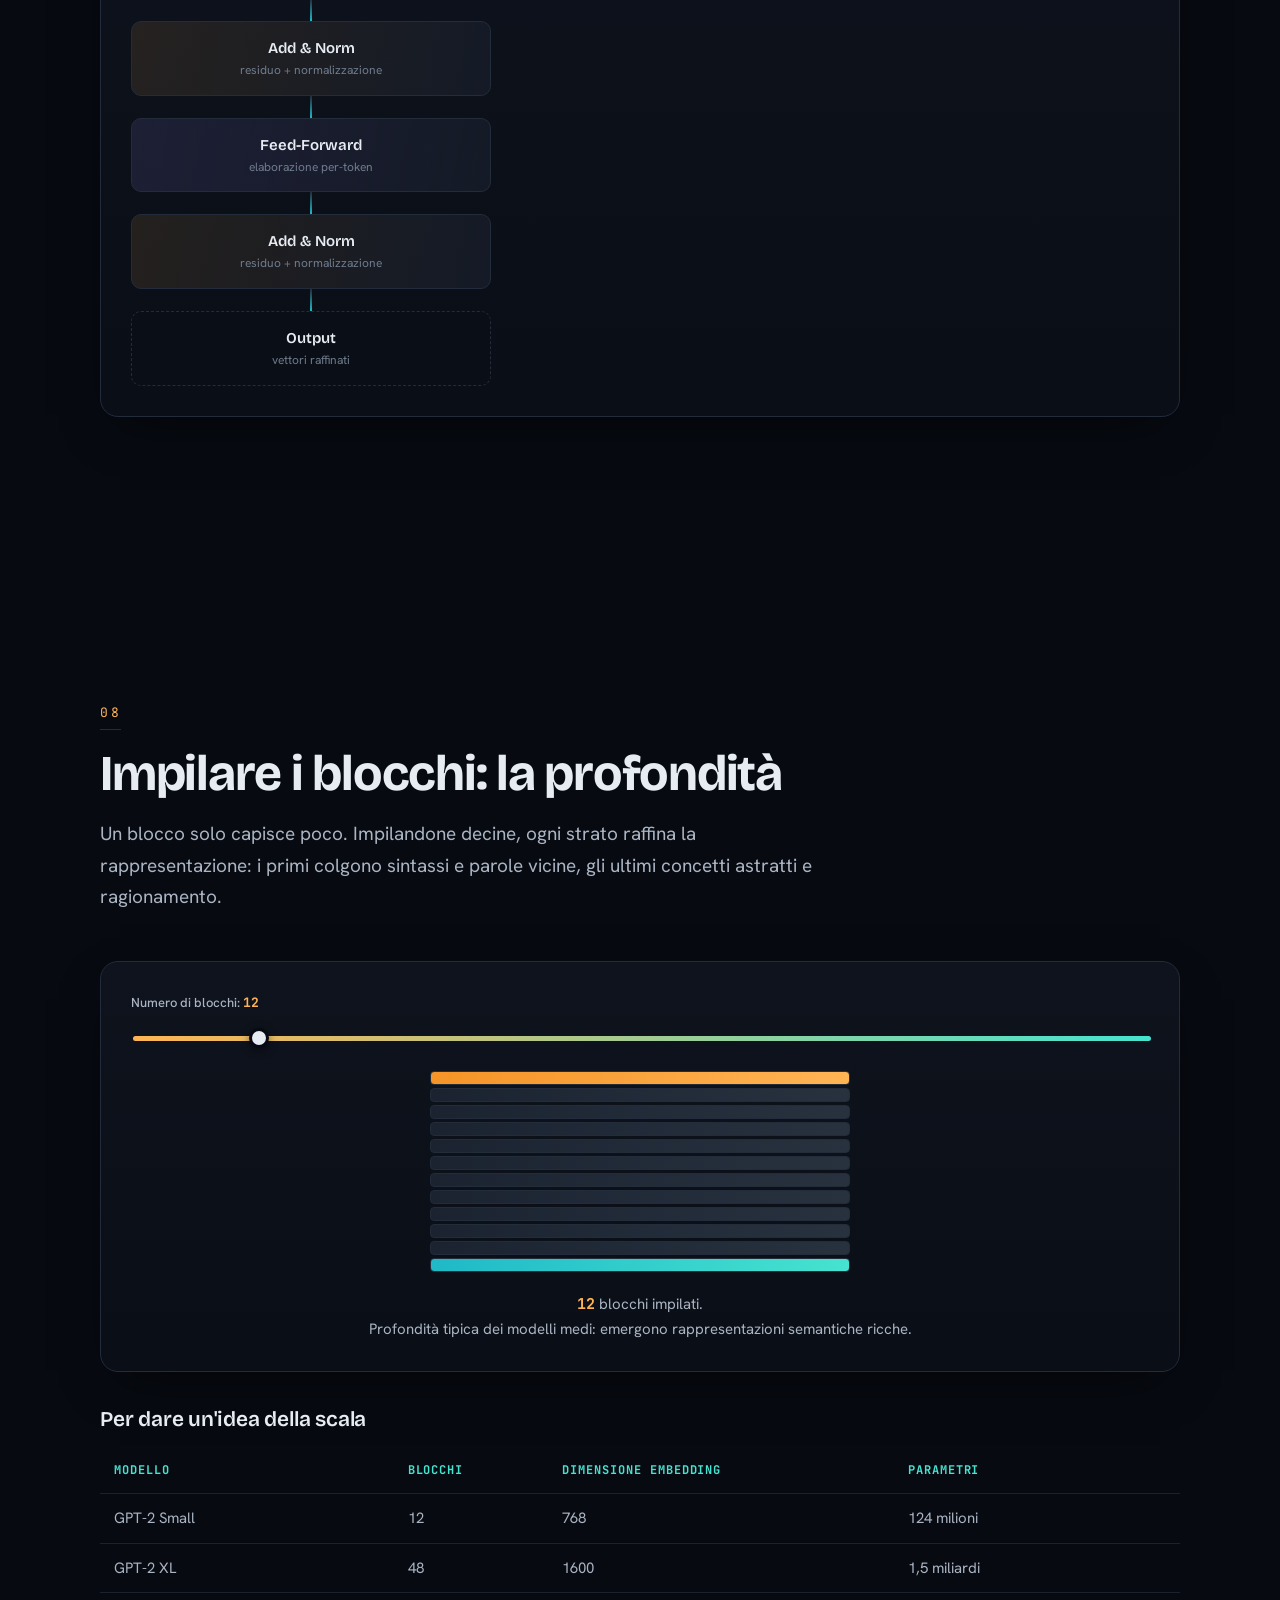
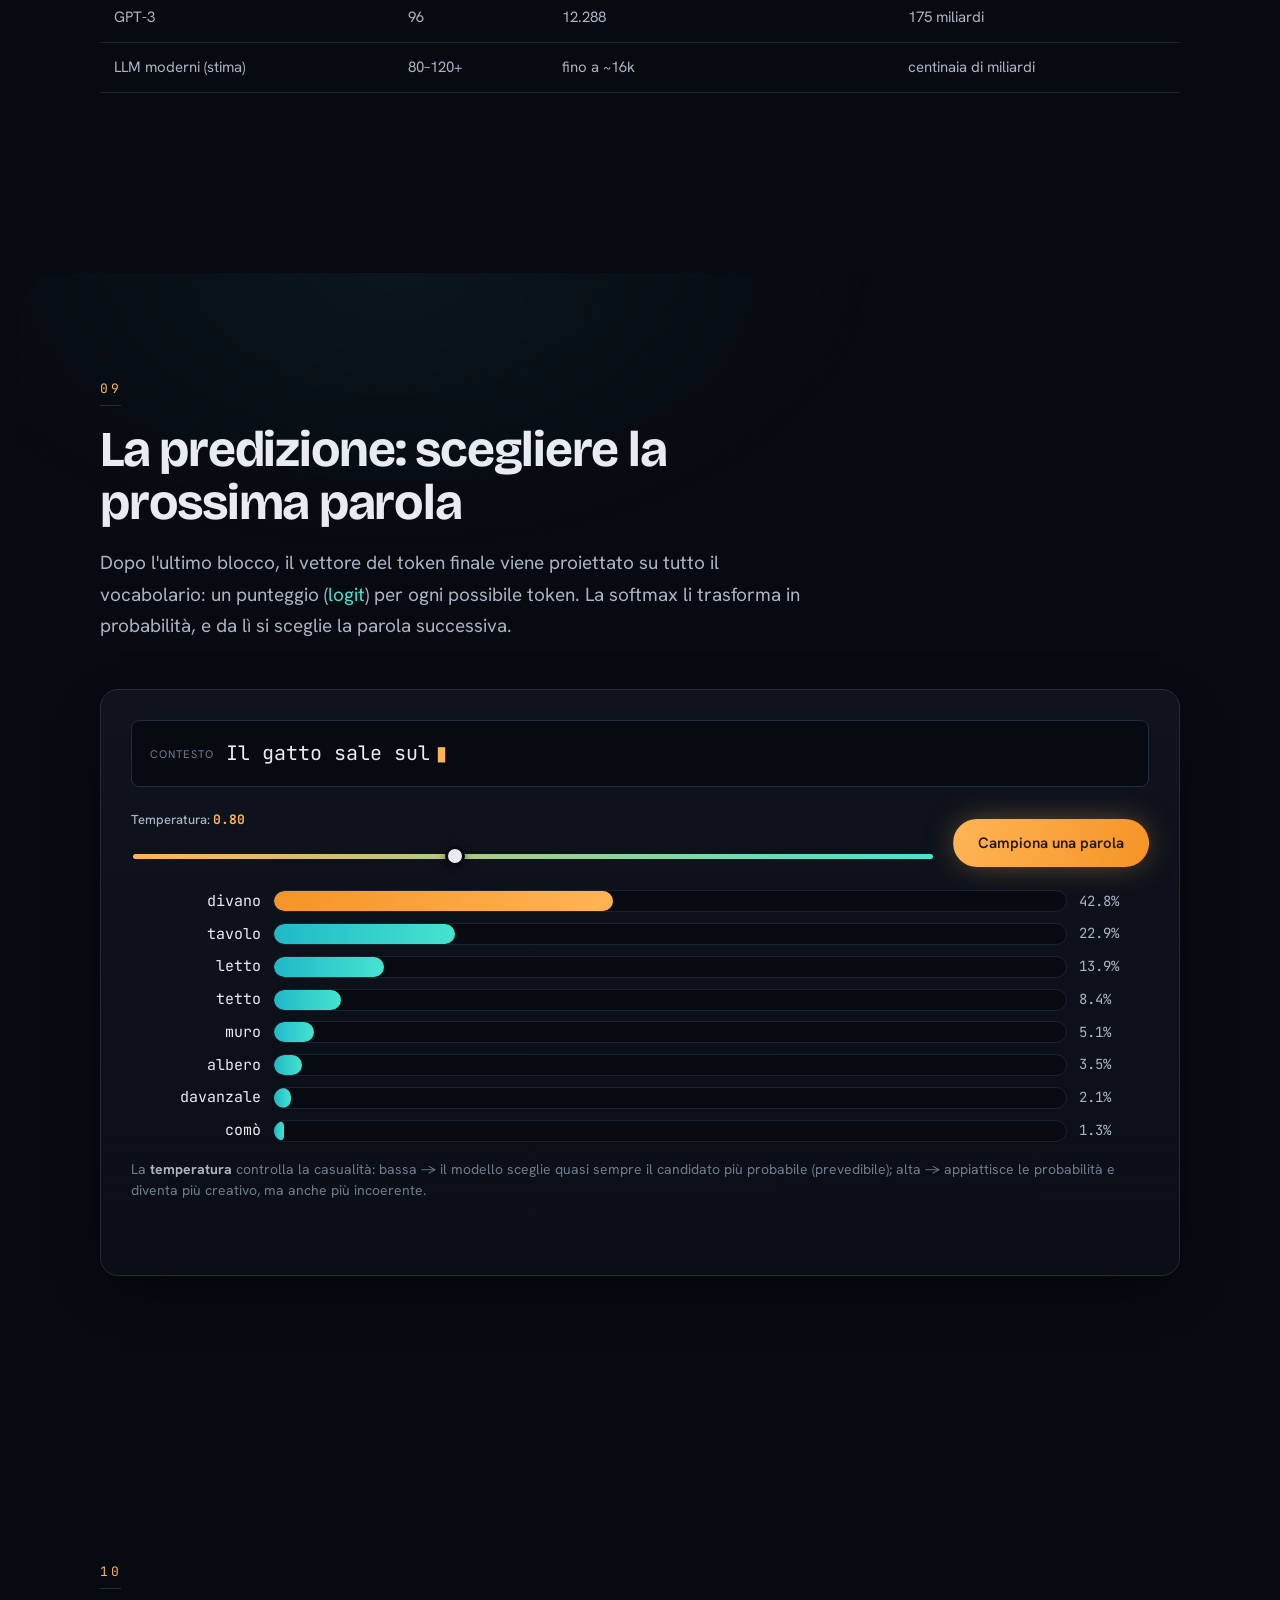
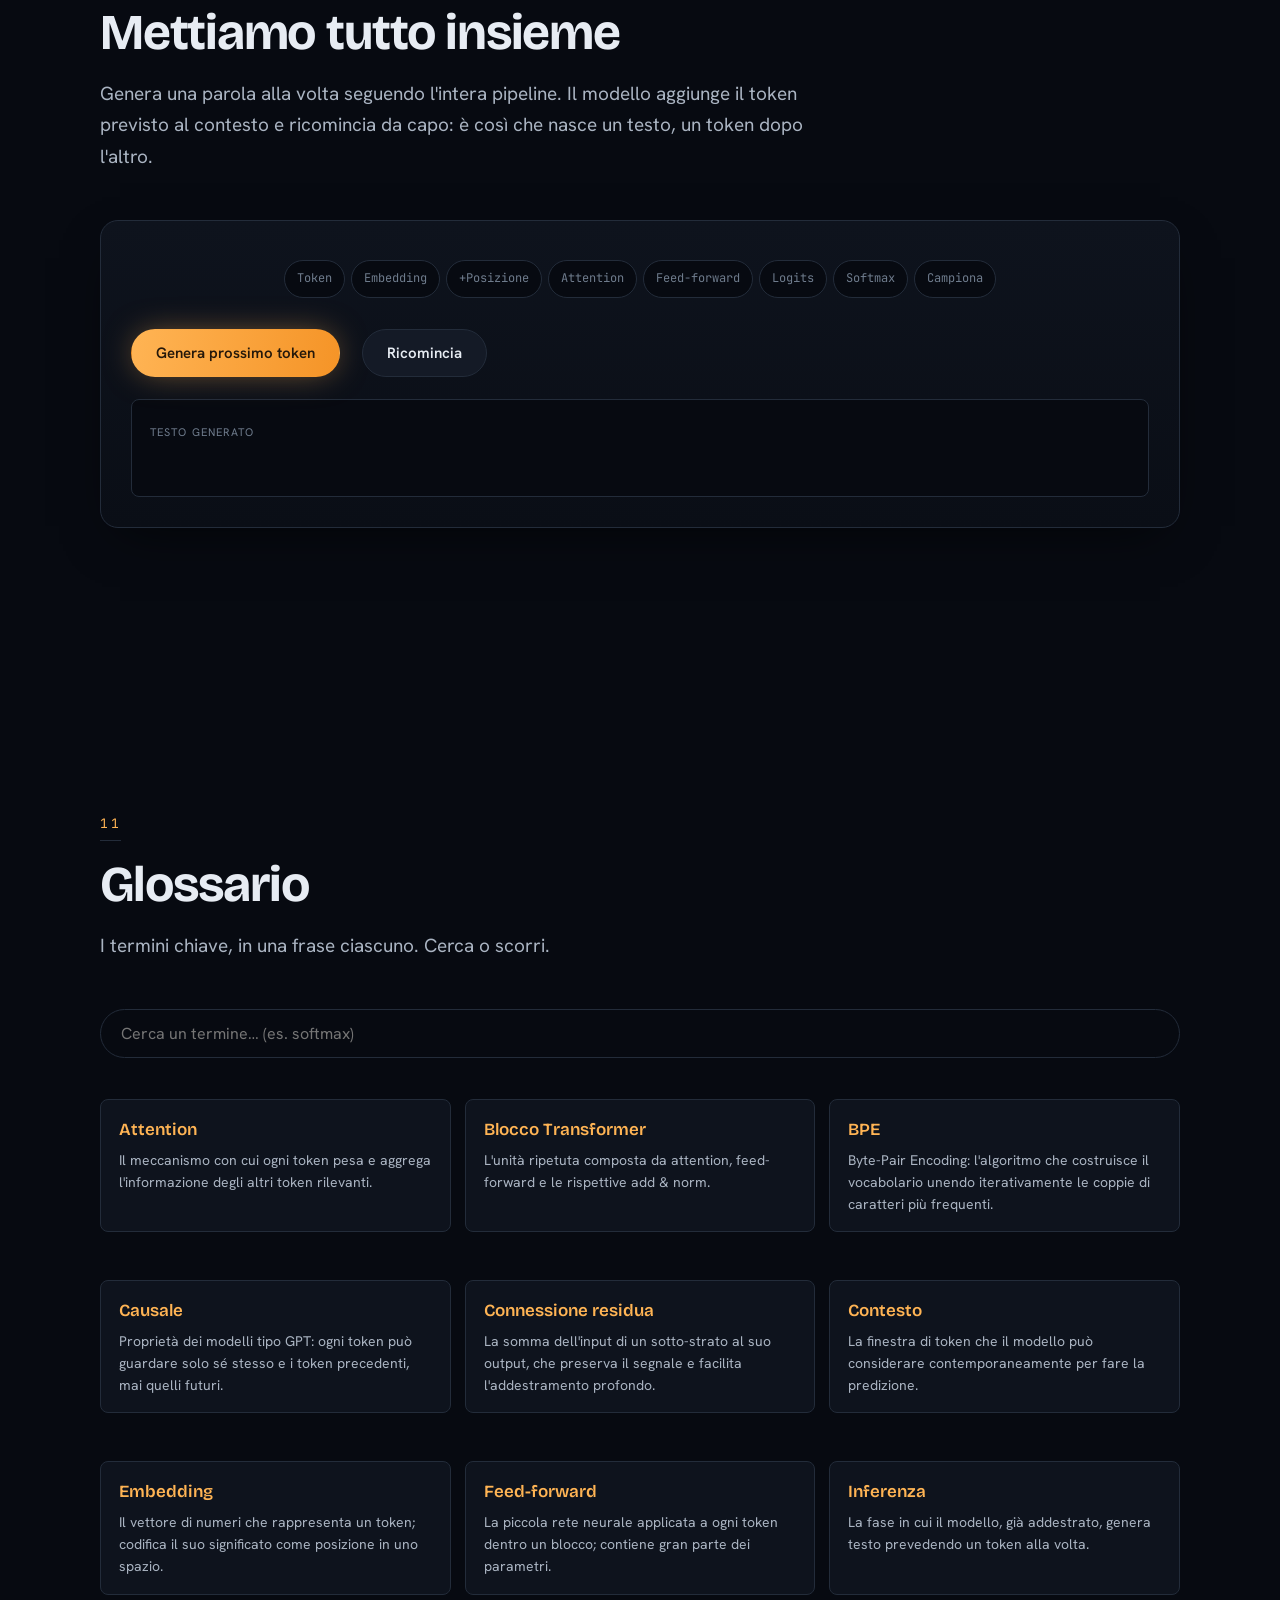
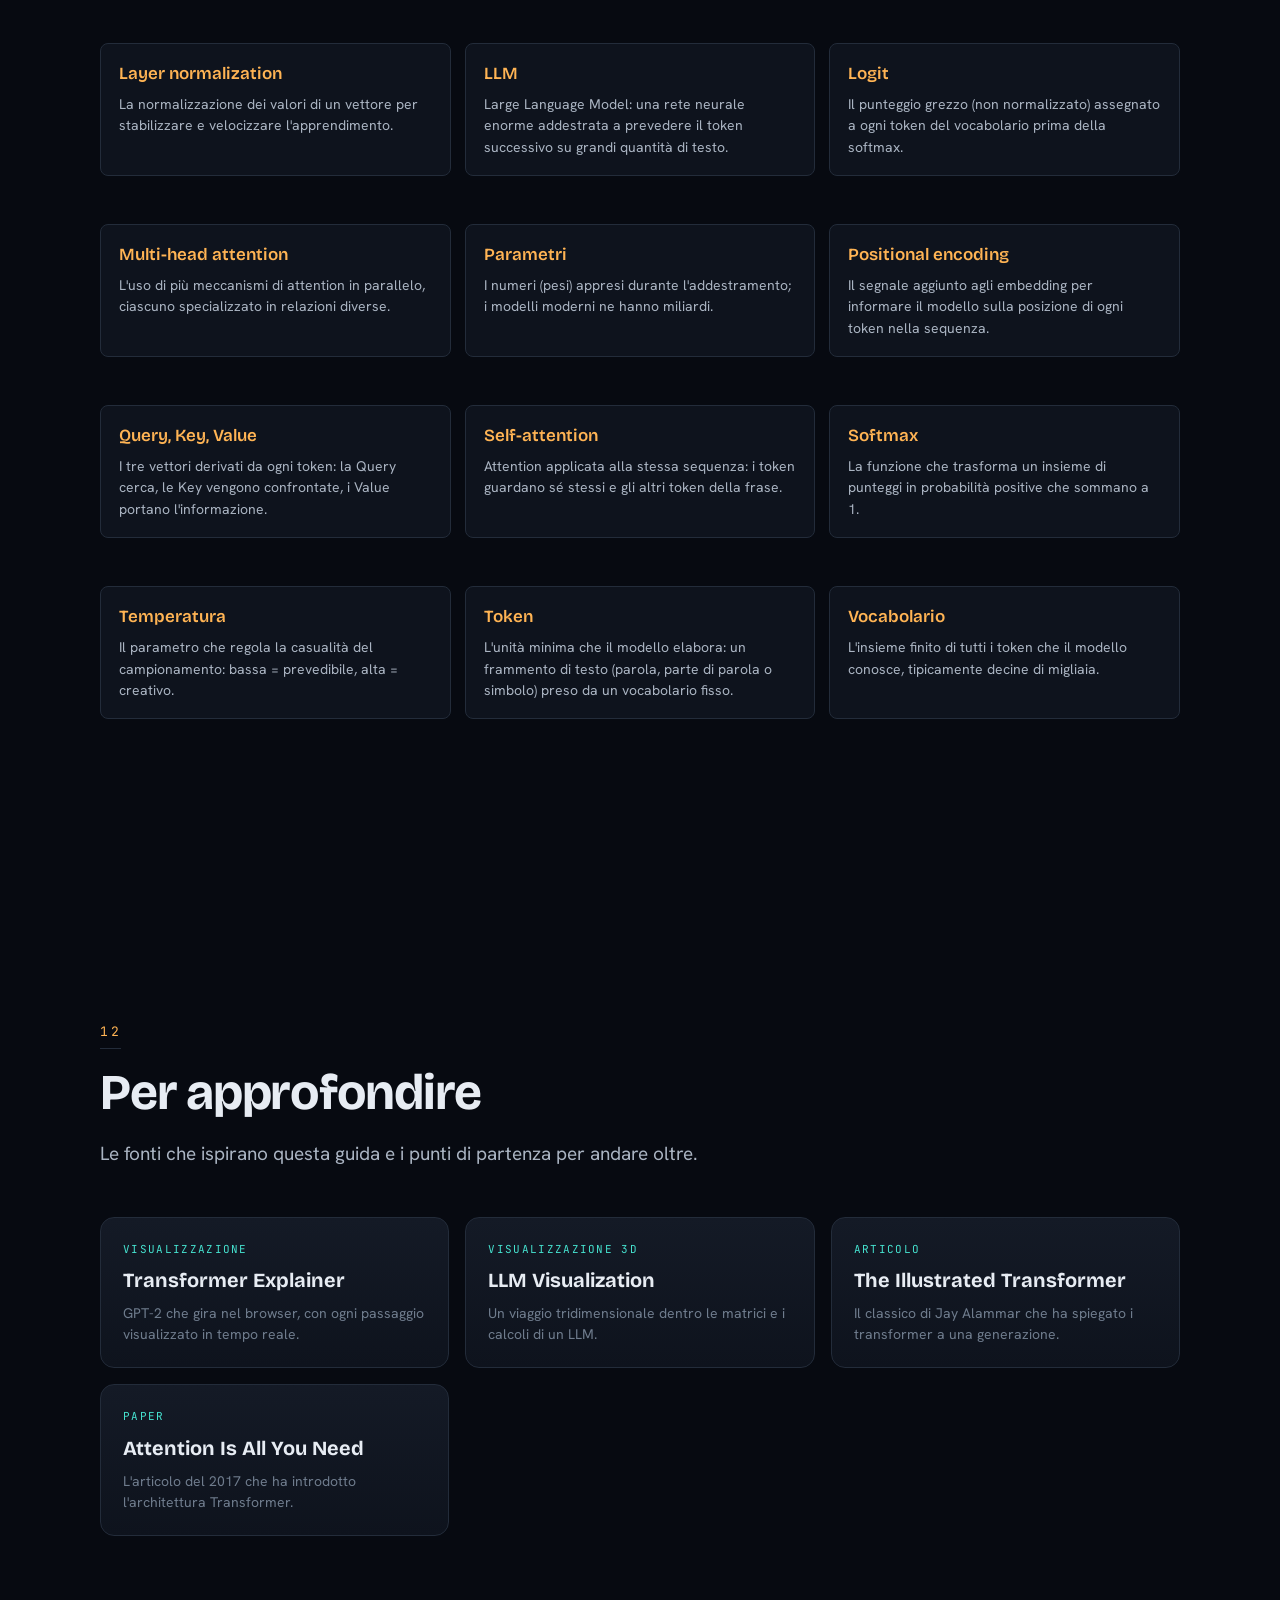
==== commit e46b6895: "Chiarisce il mascheramento causale nella sezione attention" ====
--- a/index.html
+++ b/index.html
@@ -216,8 +216,8 @@
         <span class="section__num">05</span>
         <h2 class="section__title">Self-attention: il cuore del transformer</h2>
         <p class="section__sub">
-          Questo è il meccanismo che ha cambiato tutto. Ogni token «guarda» gli altri token della frase
-          e decide a quali prestare attenzione per costruire il proprio significato nel contesto.
+          Questo è il meccanismo che ha cambiato tutto. Ogni token «guarda» gli altri token nel contesto
+          e decide a quali prestare attenzione per costruire il proprio significato.
           La parola «sponda» significa cose diverse vicino a «fiume» o a «banca».
         </p>
       </div>
@@ -249,7 +249,9 @@
             <h3 class="h3">Matrice di attention</h3>
             <div id="attMatrix" class="att-matrix__grid" aria-label="Matrice di attention"></div>
             <p class="demo__hint">Riga = query, colonna = key. Più una cella è chiara, più quella query
-              presta attenzione a quella key. Passa il mouse per i dettagli.</p>
+              presta attenzione a quella key. La metà in alto a destra è vuota perché i modelli come GPT
+              sono <em>causali</em>: ogni token vede solo sé stesso e i precedenti, mai quelli futuri.
+              Passa il mouse per i dettagli.</p>
           </div>
         </div>
       </div>
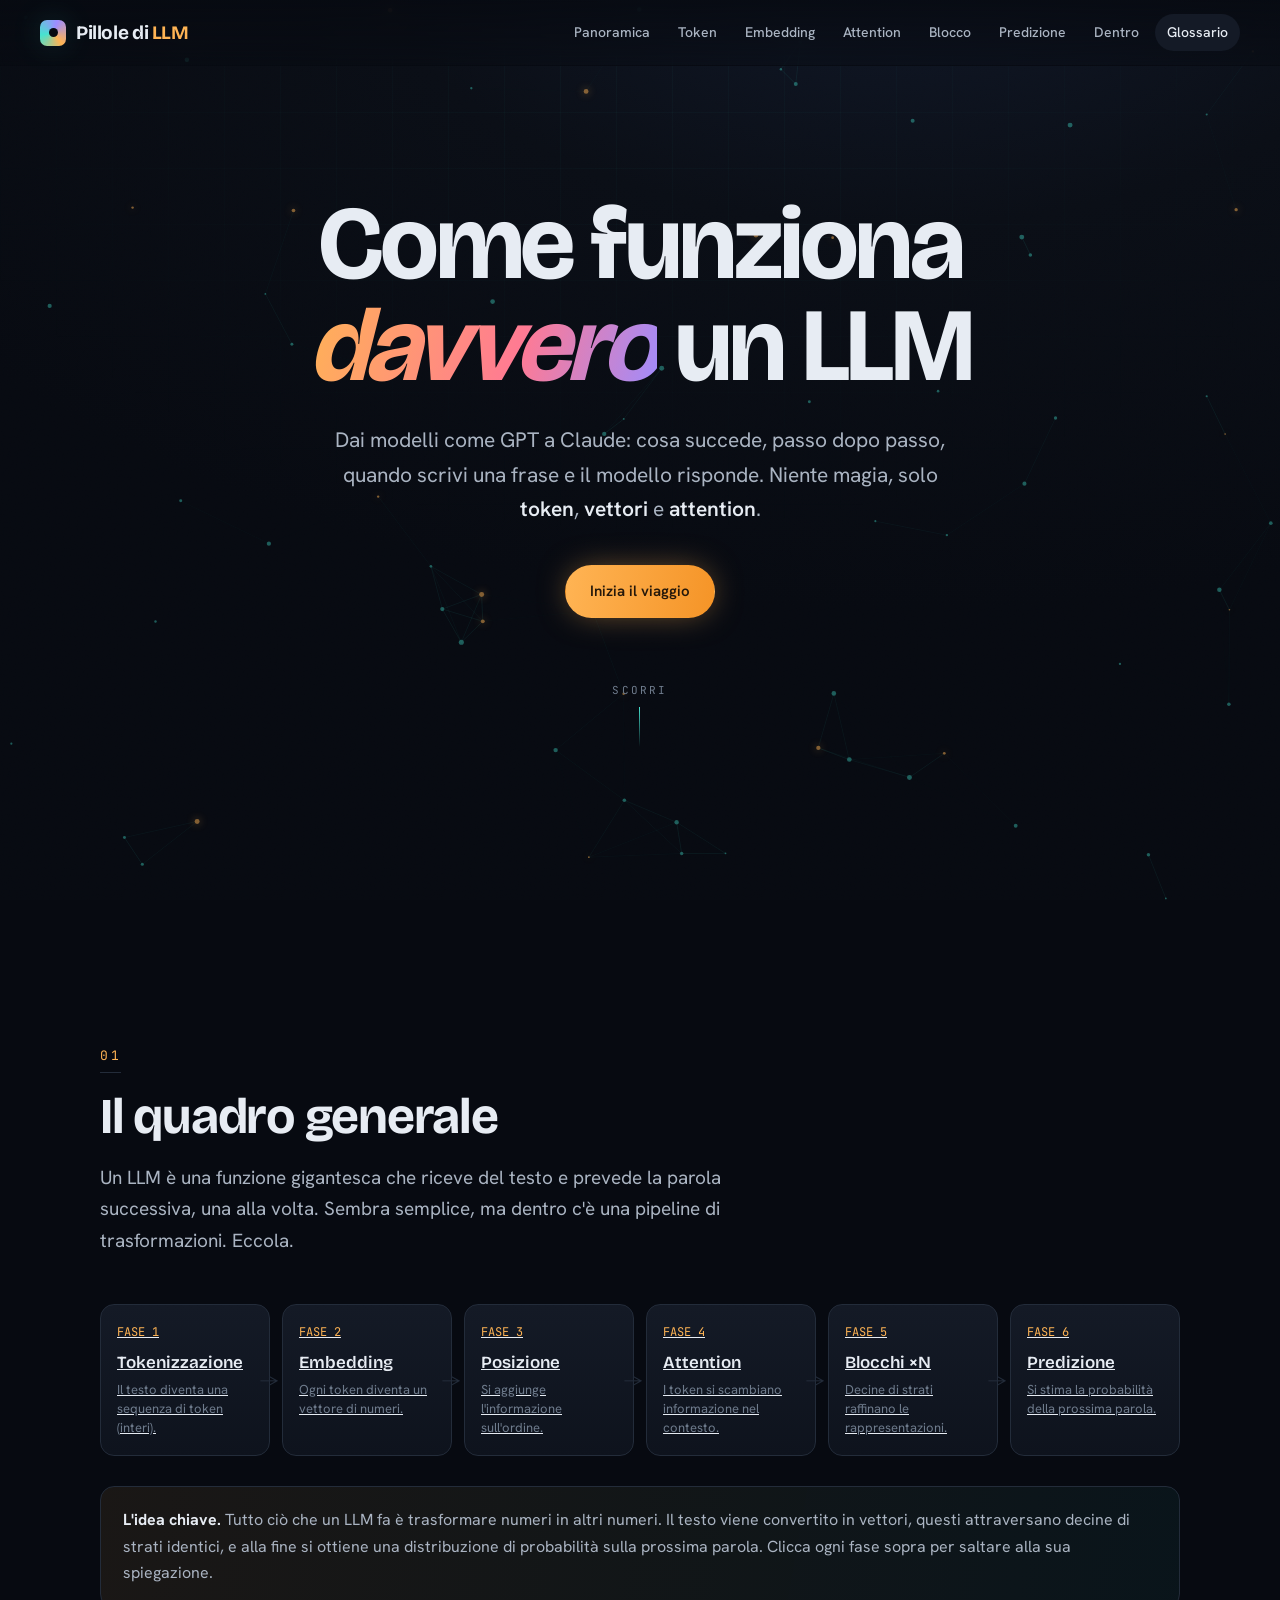
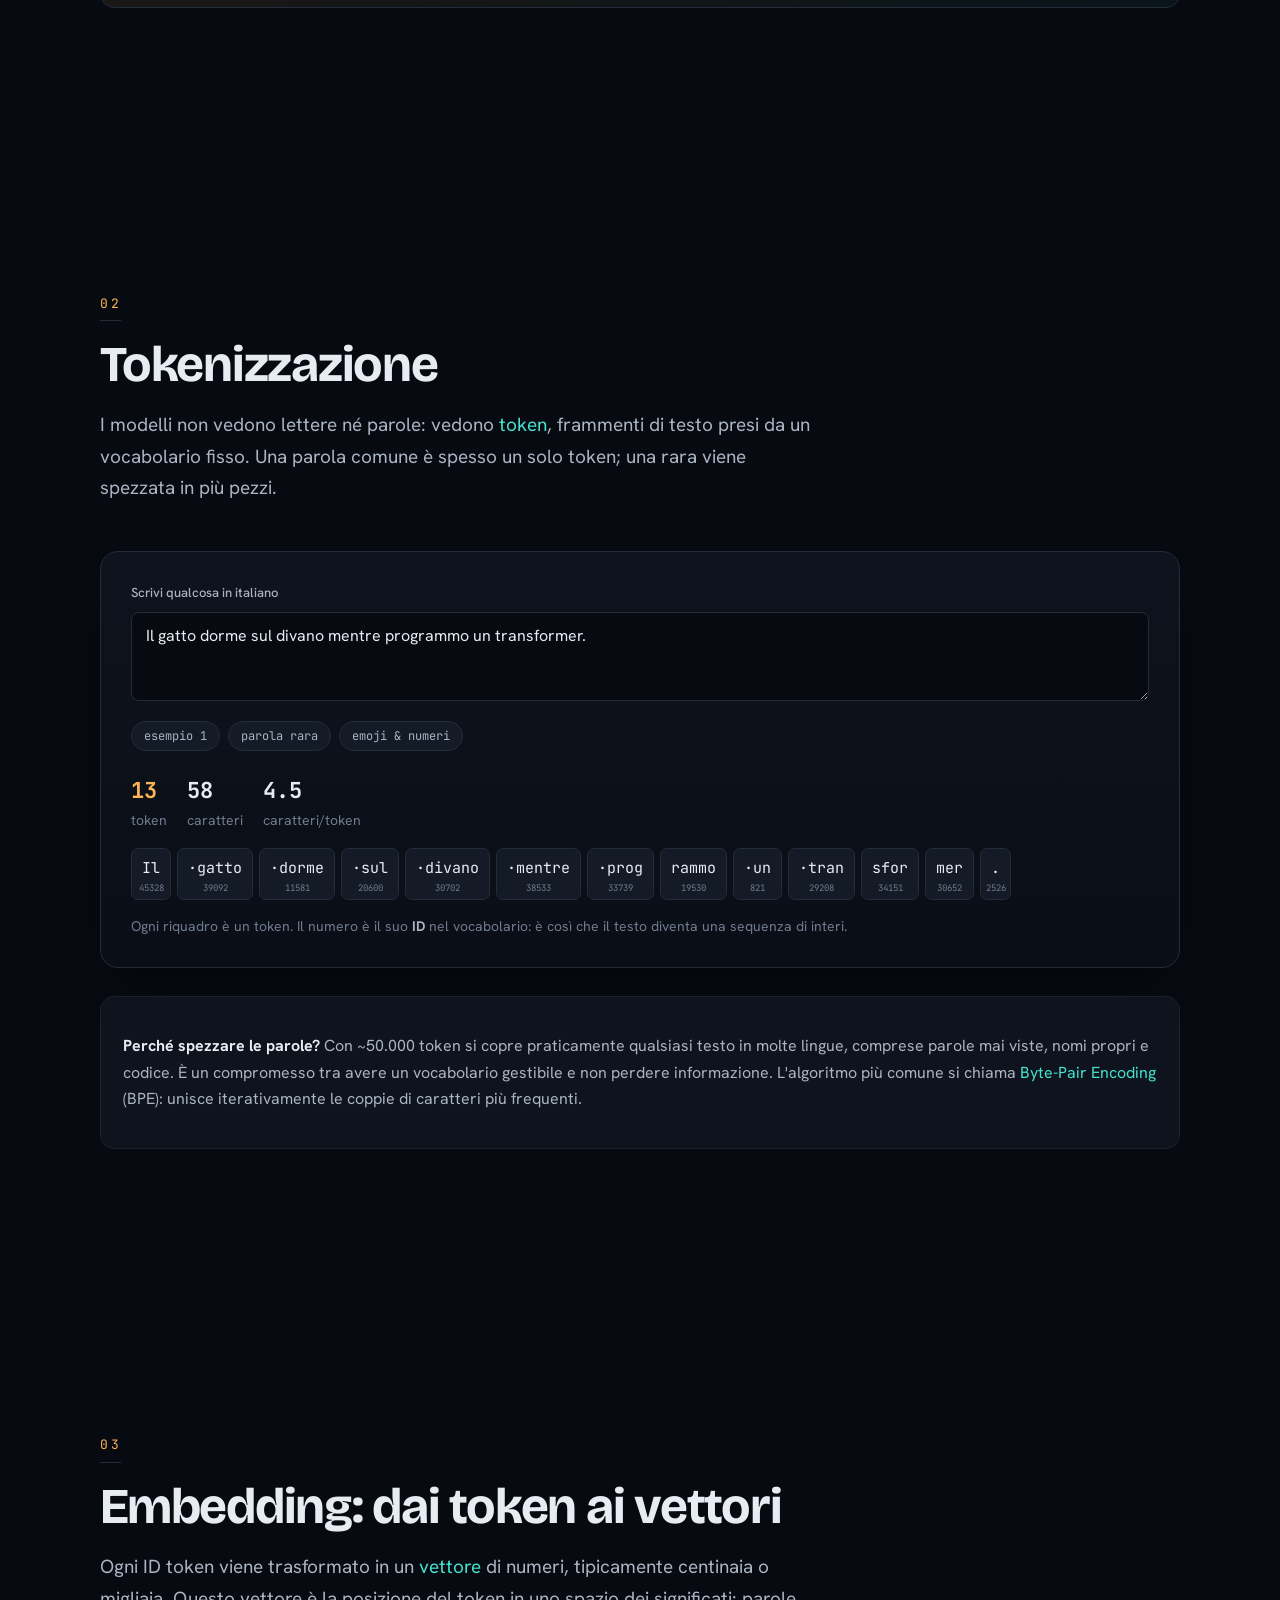
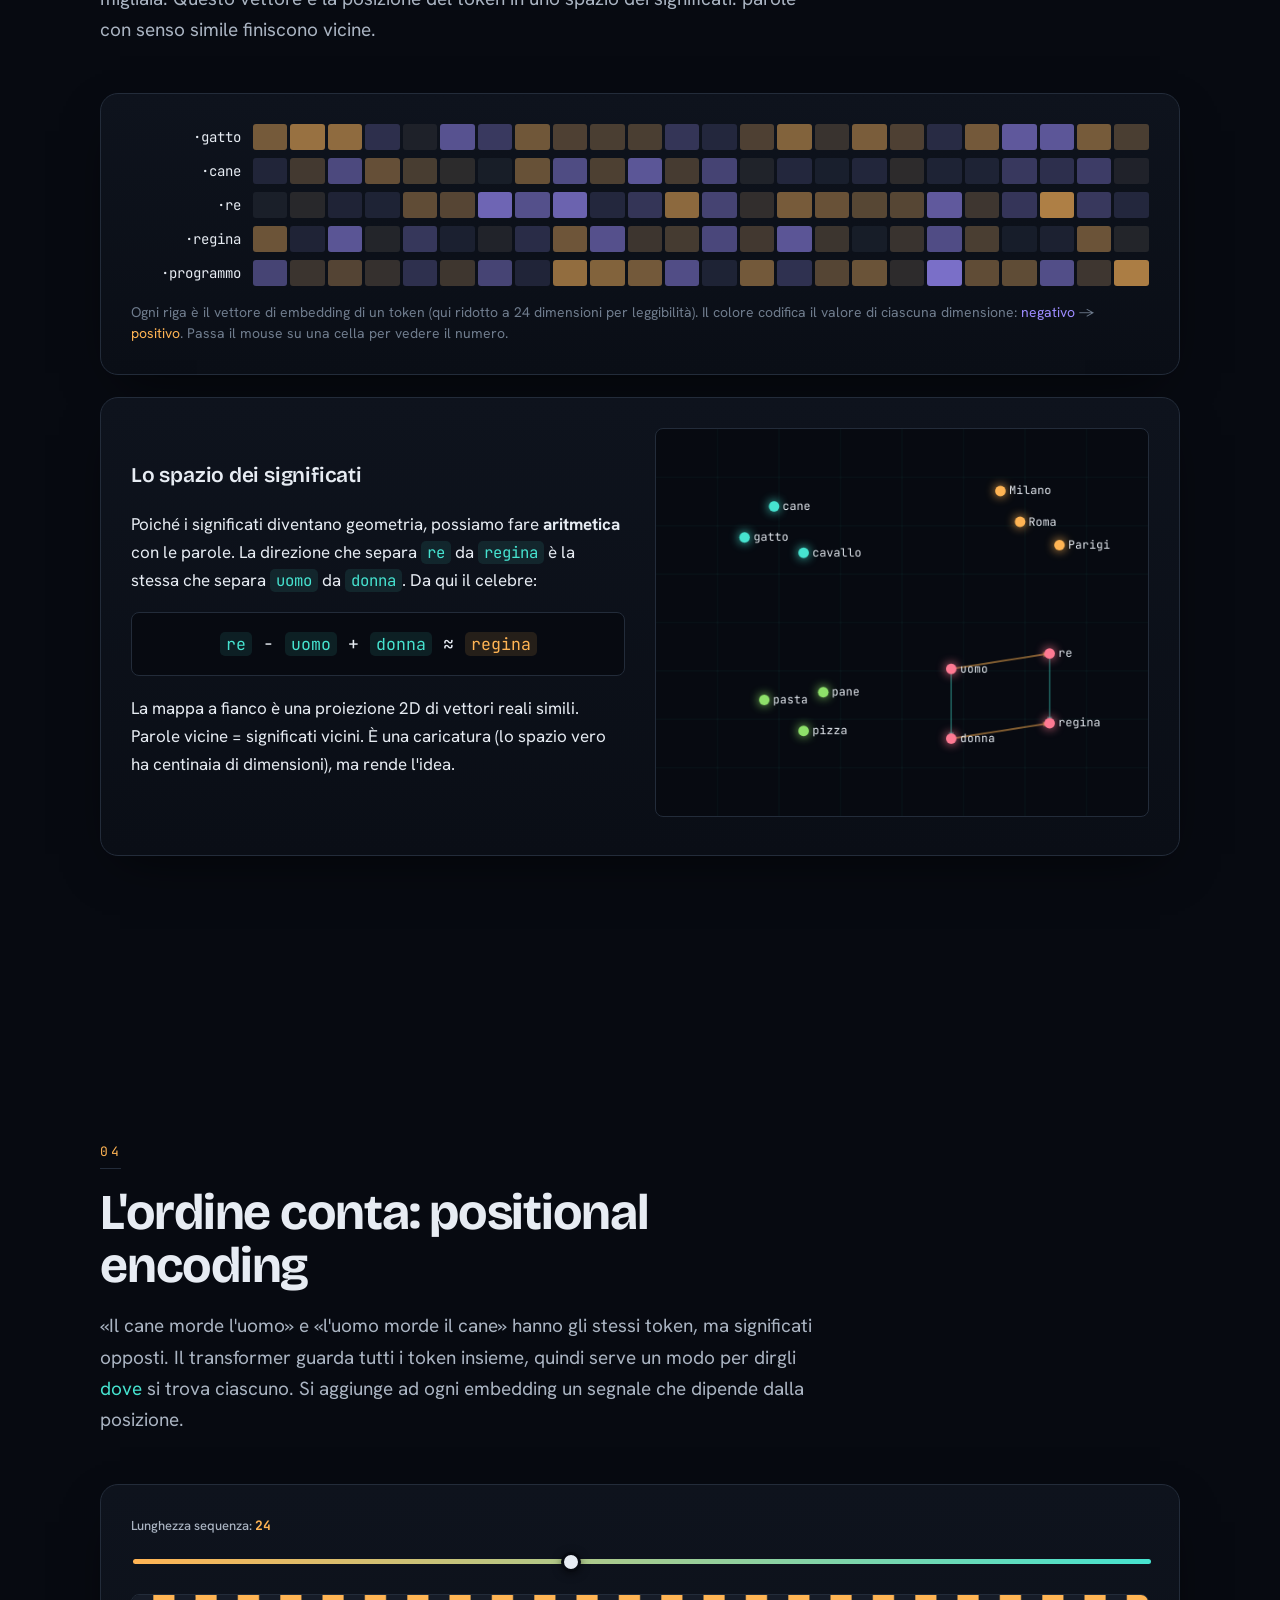
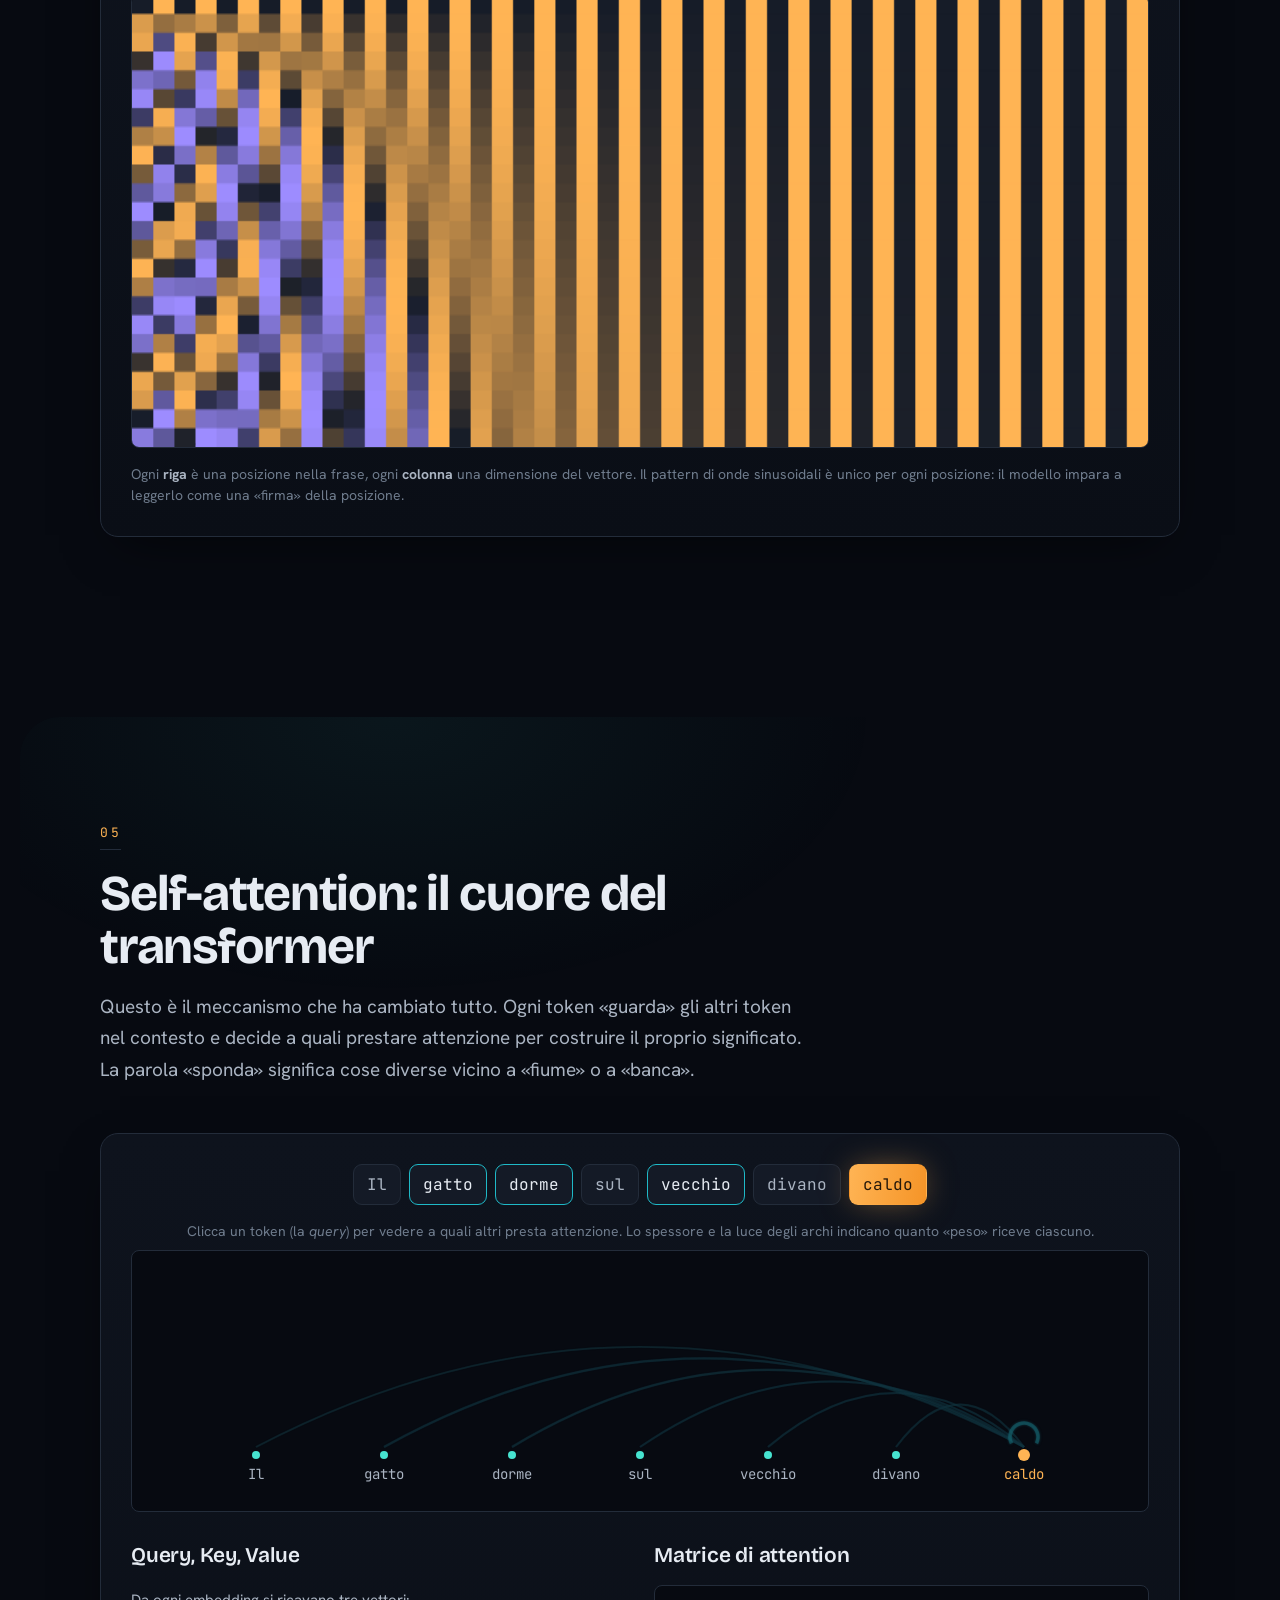
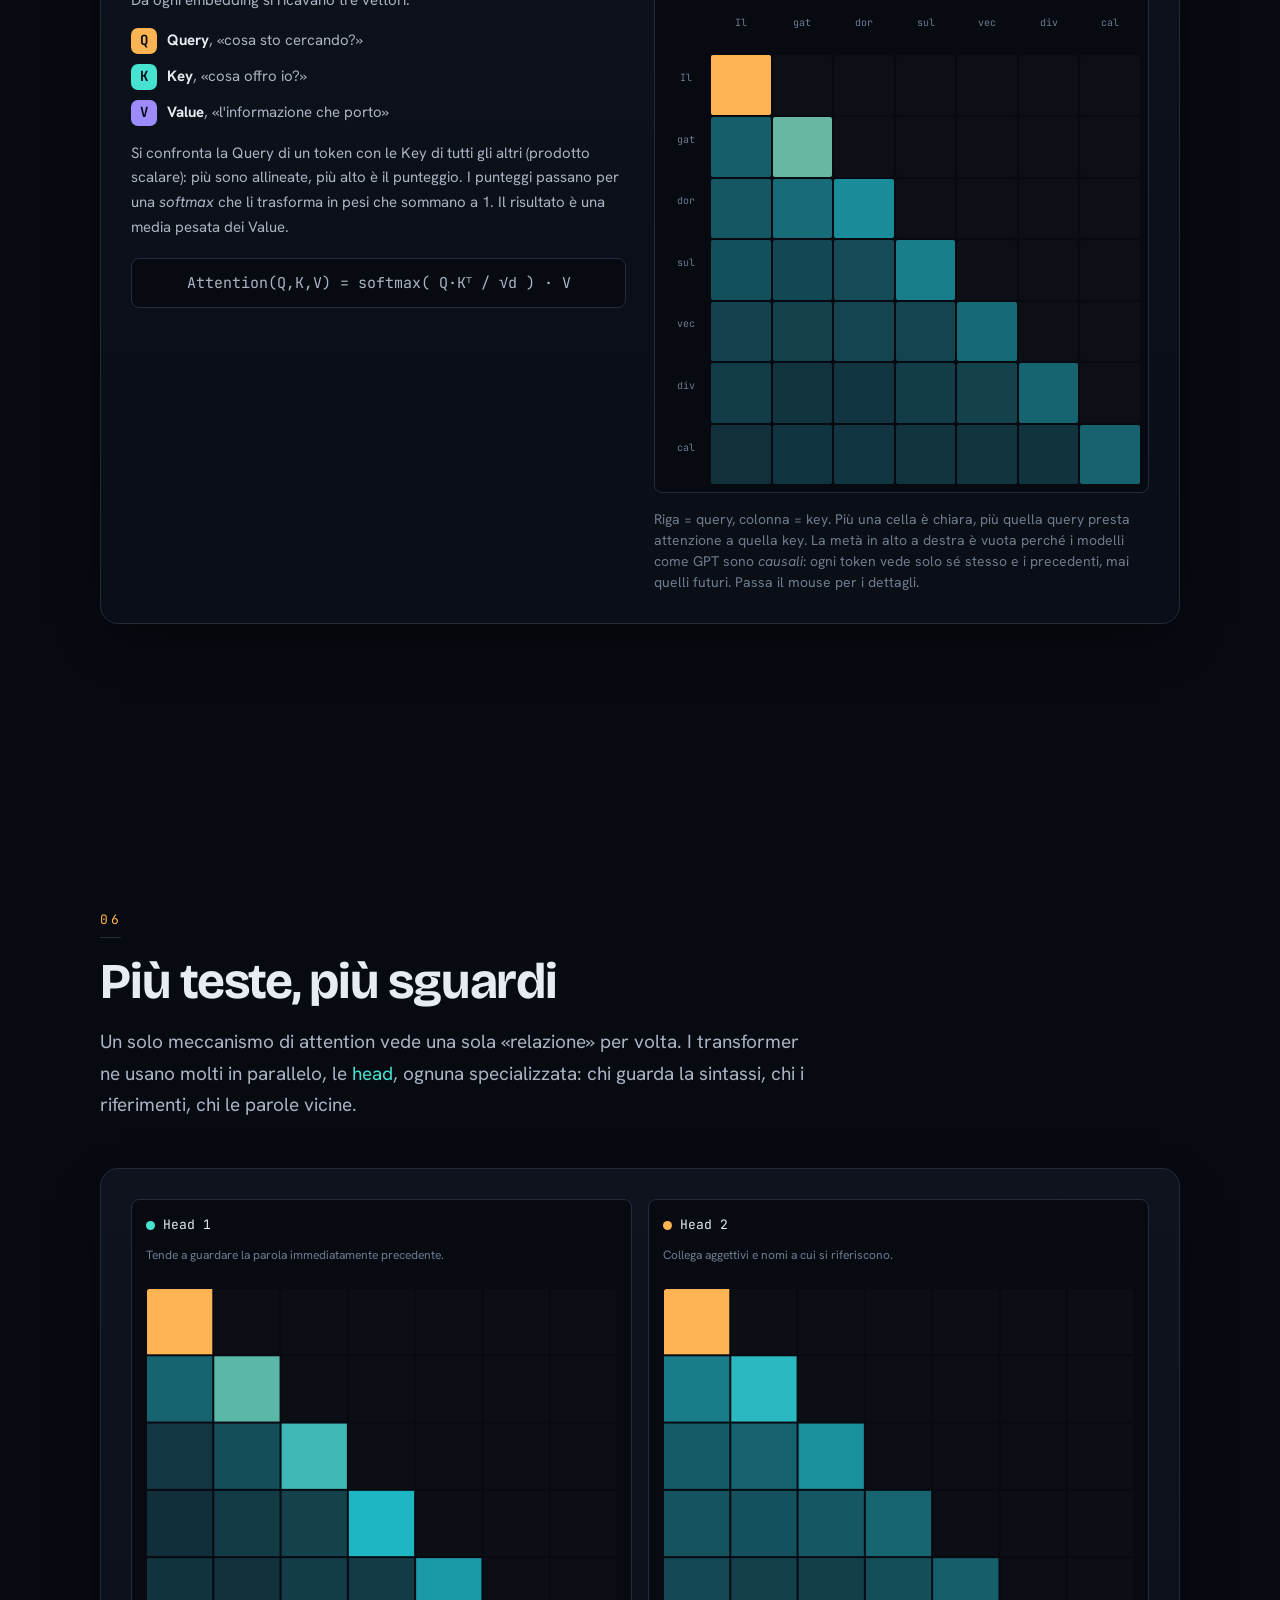
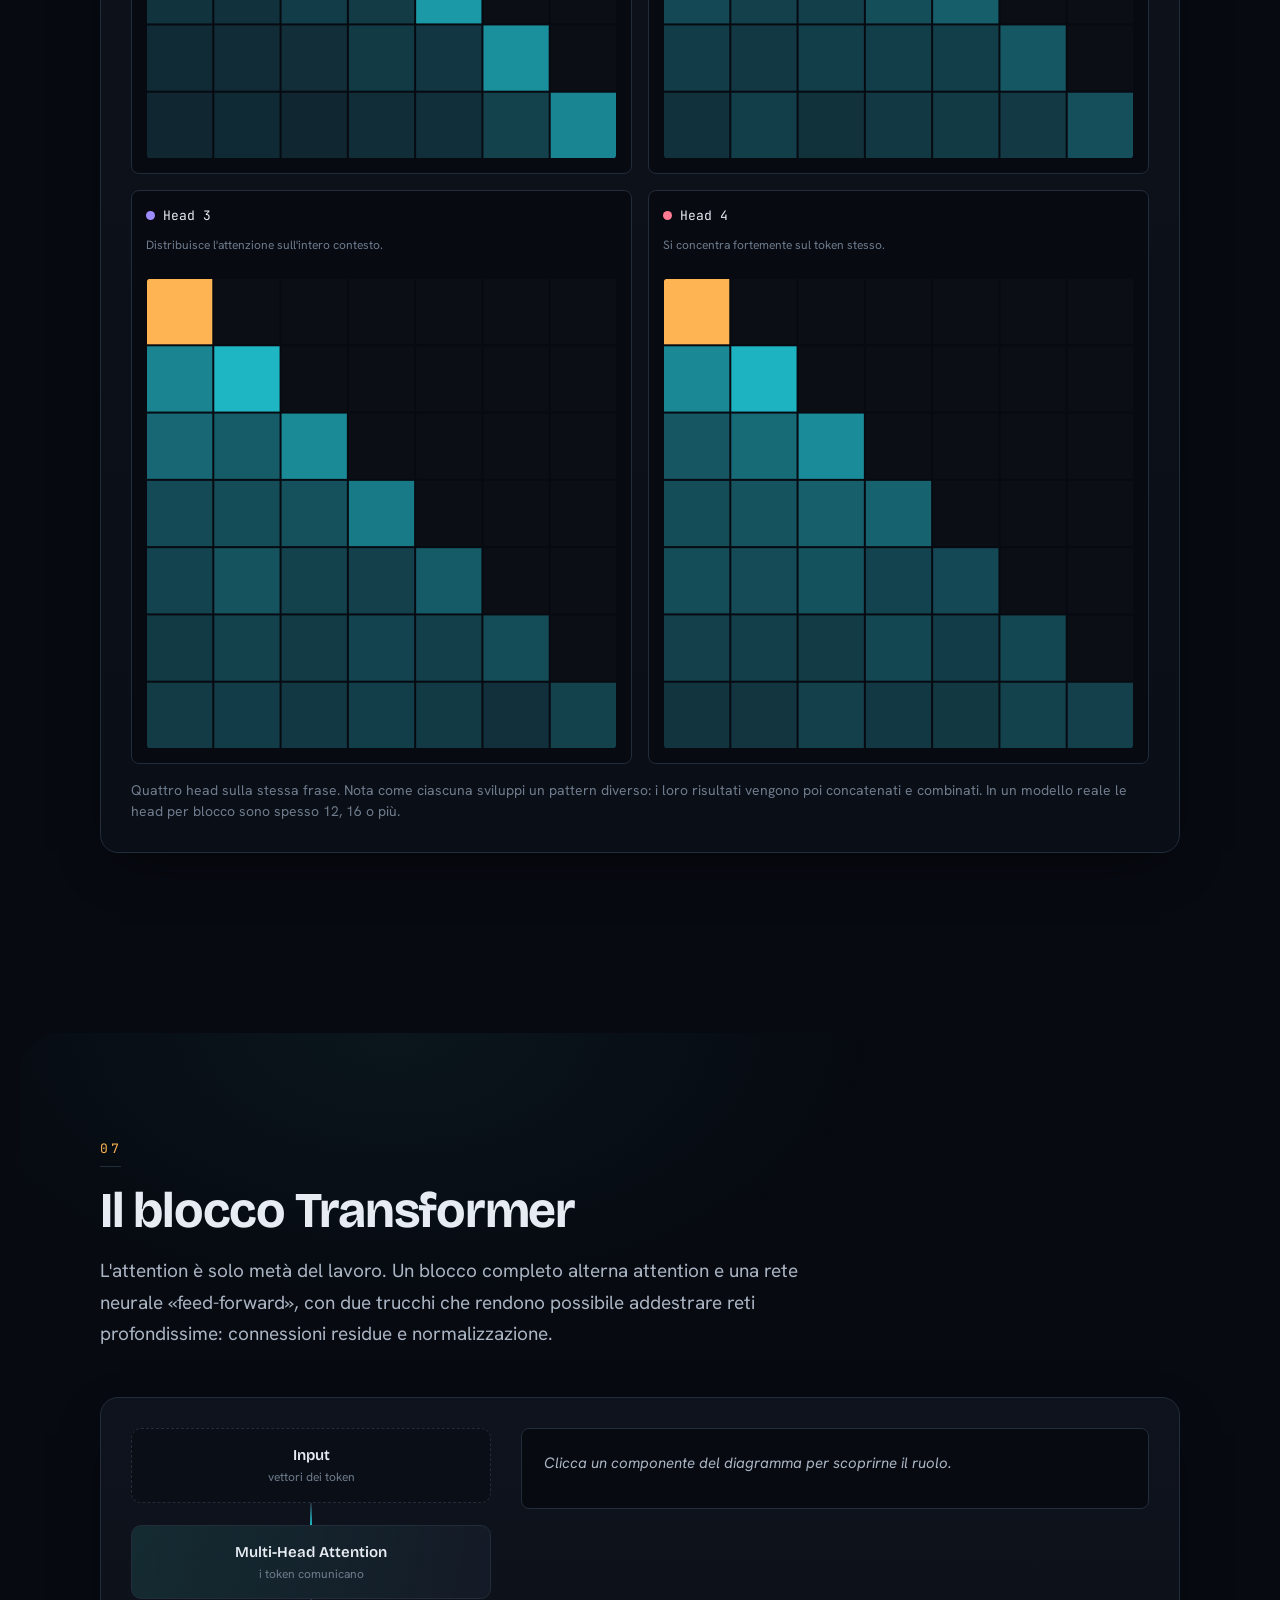
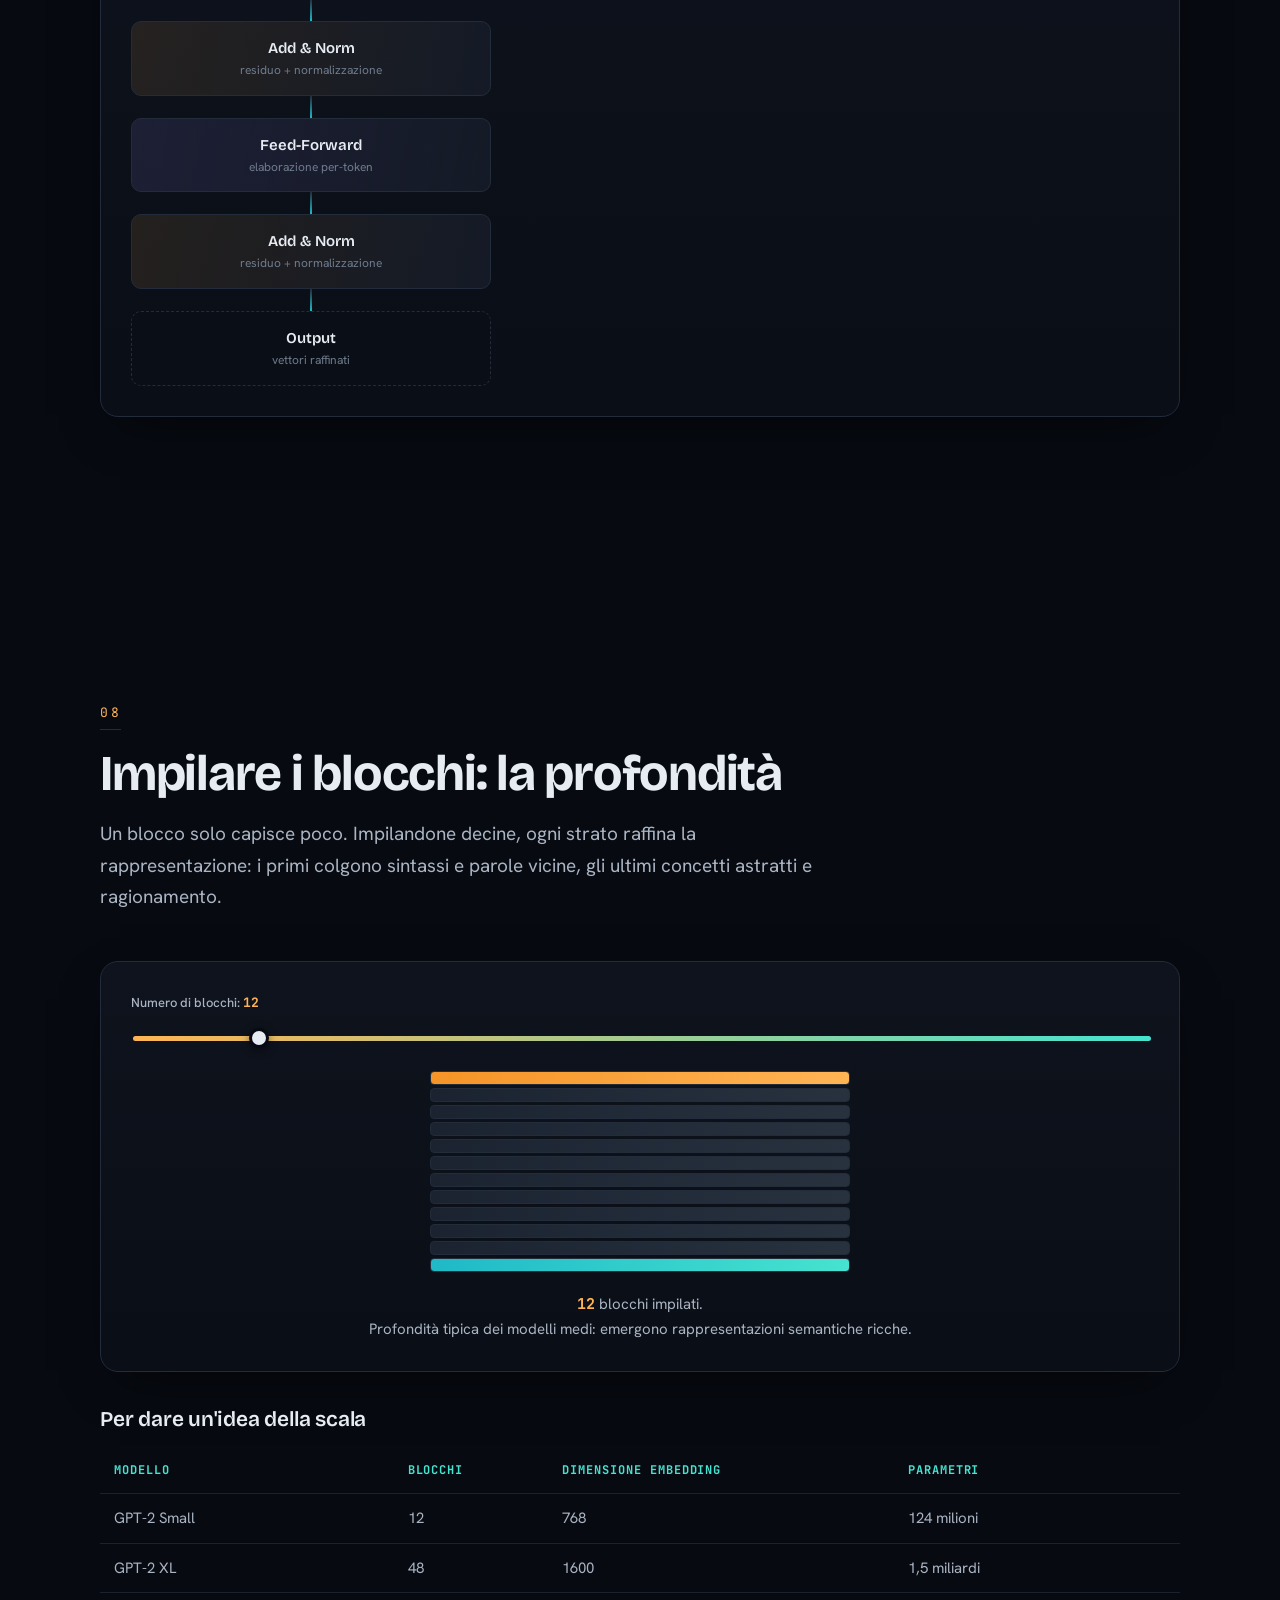
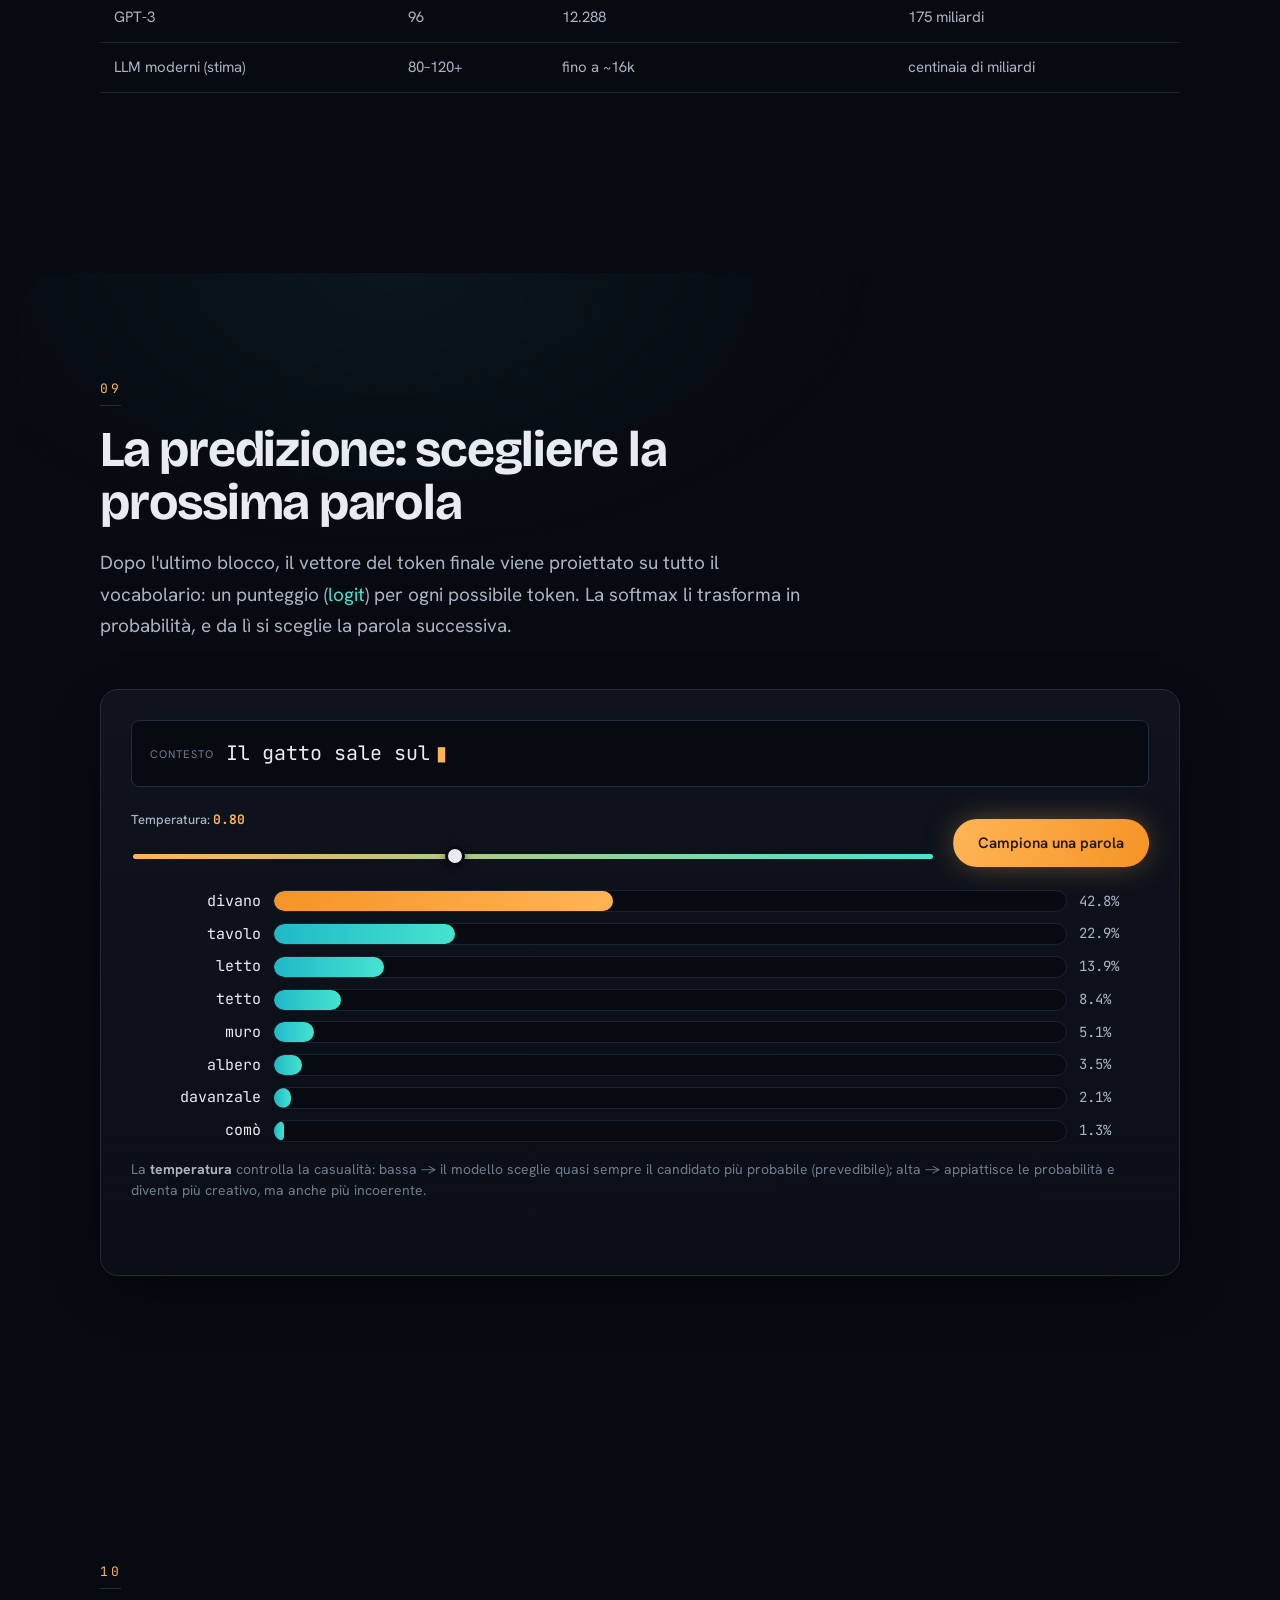
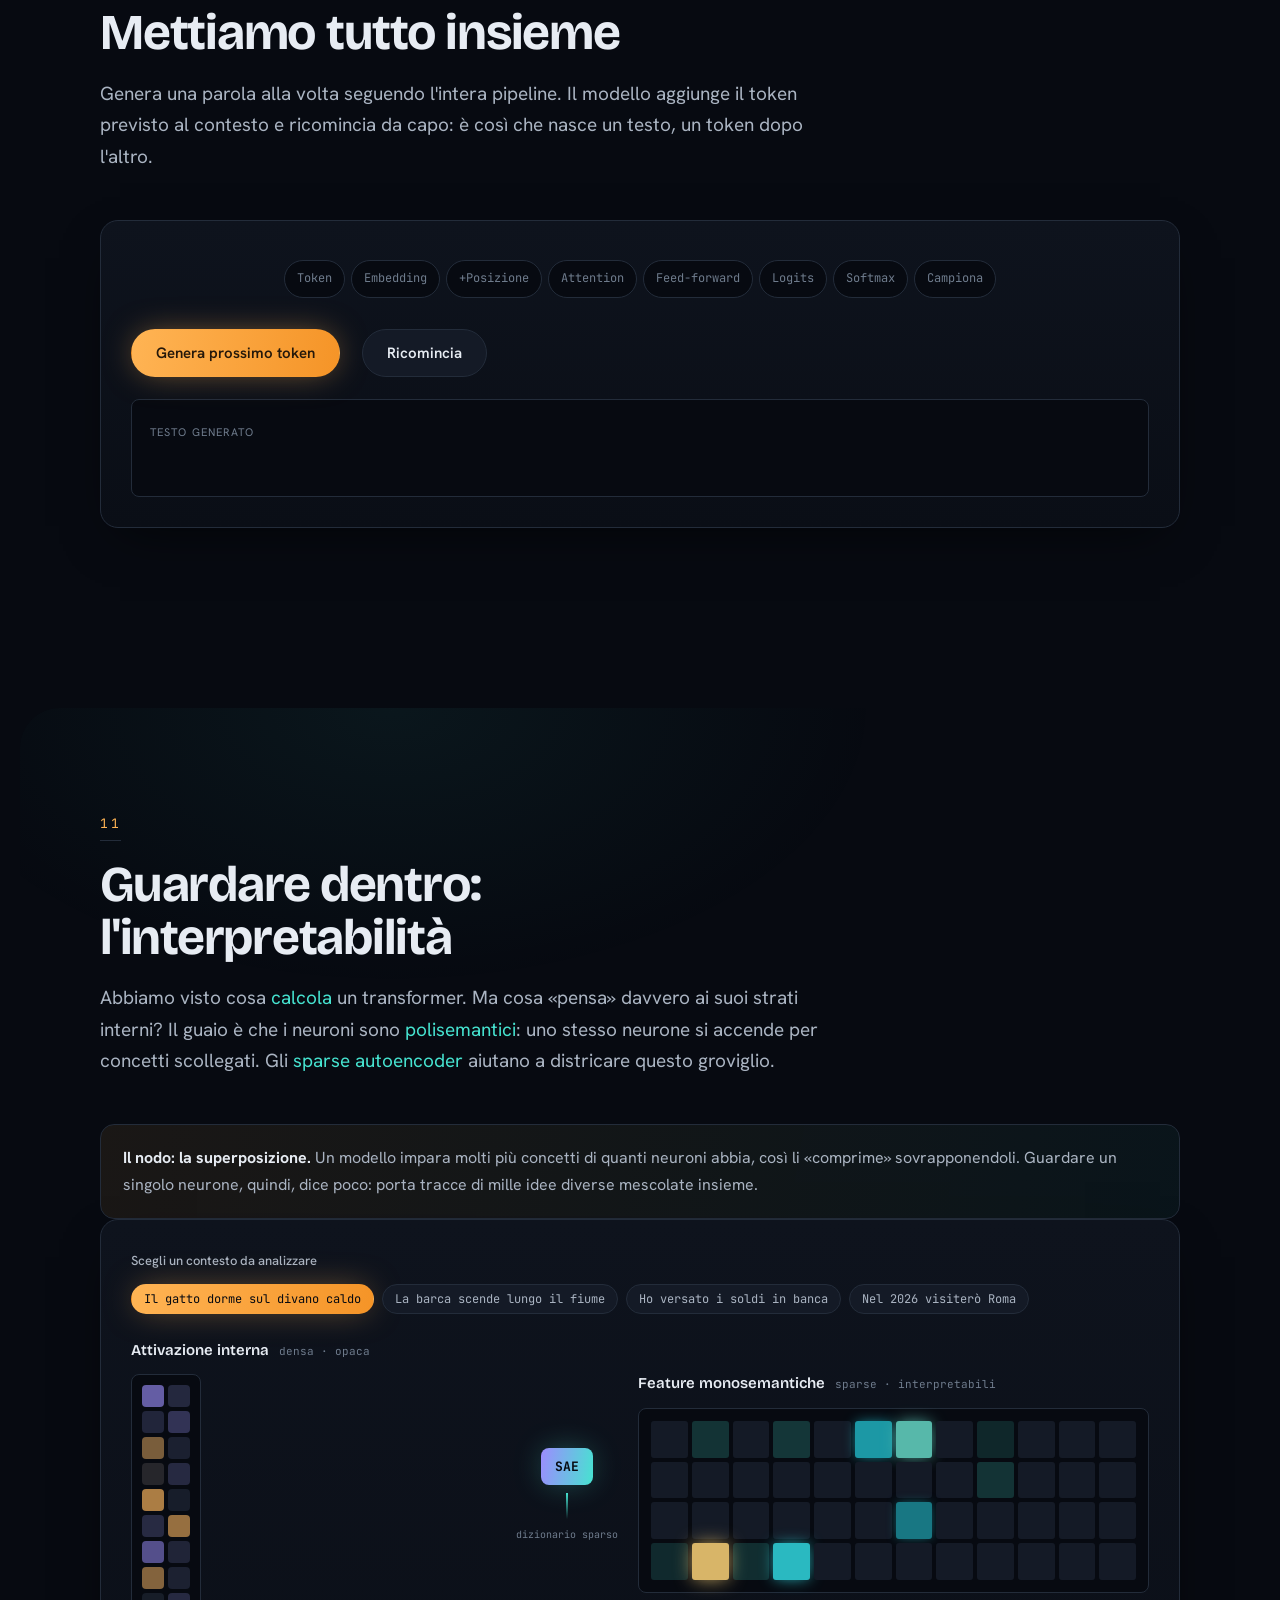
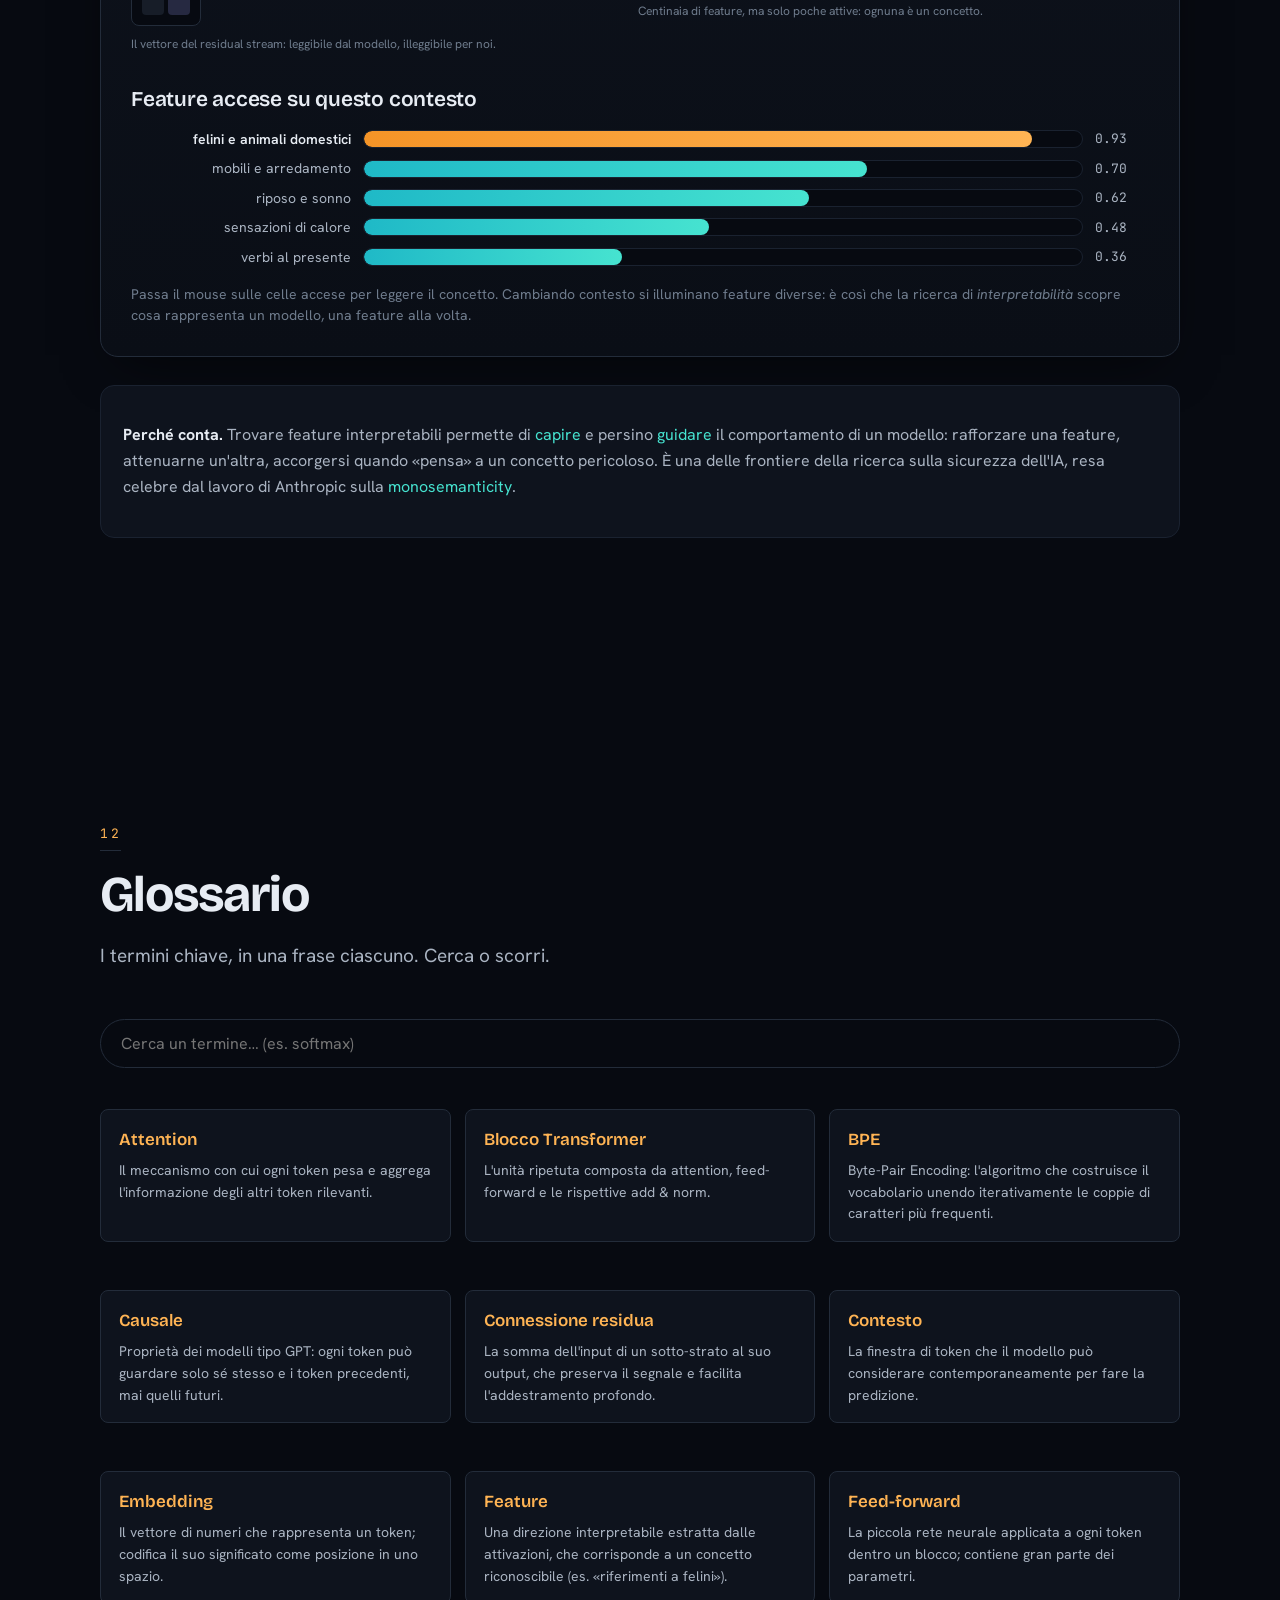
==== commit 99bcc1d4: "Aggiunge sezione interattiva sull'interpretabilità con sparse autoencoder Co-Authored-By: Claude Opu" ====
--- a/index.html
+++ b/index.html
@@ -53,6 +53,7 @@
       <a href="#attention">Attention</a>
       <a href="#blocco">Blocco</a>
       <a href="#predizione">Predizione</a>
+      <a href="#interpretabilita">Dentro</a>
       <a href="#glossario">Glossario</a>
     </nav>
     <button class="nav__menu-btn" id="menuBtn" aria-label="Apri menu" aria-expanded="false">
@@ -394,10 +395,79 @@
       </div>
     </section>
 
+    <!-- ===================== INTERPRETABILITÀ / SAE ===================== -->
+    <section class="section section--feature" id="interpretabilita" data-reveal>
+      <div class="section__head">
+        <span class="section__num">11</span>
+        <h2 class="section__title">Guardare dentro: l'interpretabilità</h2>
+        <p class="section__sub">
+          Abbiamo visto cosa <em>calcola</em> un transformer. Ma cosa «pensa» davvero ai suoi strati
+          interni? Il guaio è che i neuroni sono <em>polisemantici</em>: uno stesso neurone si accende
+          per concetti scollegati. Gli <em>sparse autoencoder</em> aiutano a districare questo groviglio.
+        </p>
+      </div>
+
+      <div class="callout">
+        <strong>Il nodo: la superposizione.</strong> Un modello impara molti più concetti di quanti
+        neuroni abbia, così li «comprime» sovrapponendoli. Guardare un singolo neurone, quindi, dice
+        poco: porta tracce di mille idee diverse mescolate insieme.
+      </div>
+
+      <div class="demo" data-demo="sae">
+        <div class="demo__controls">
+          <span class="field__label">Scegli un contesto da analizzare</span>
+          <div class="demo__chips" id="saeChips" role="group" aria-label="Esempi"></div>
+        </div>
+
+        <div class="sae-flow">
+          <div class="sae-col">
+            <div class="sae-col__head">
+              <span class="sae-col__tag">Attivazione interna</span>
+              <span class="sae-col__note">densa · opaca</span>
+            </div>
+            <div class="sae-dense" id="saeDense" aria-label="Vettore di attivazione denso"></div>
+            <p class="sae-col__cap">Il vettore del residual stream: leggibile dal modello, illeggibile per noi.</p>
+          </div>
+
+          <div class="sae-arrow" aria-hidden="true">
+            <span class="sae-arrow__box">SAE</span>
+            <span class="sae-arrow__line"></span>
+            <span class="sae-arrow__cap">dizionario sparso</span>
+          </div>
+
+          <div class="sae-col sae-col--wide">
+            <div class="sae-col__head">
+              <span class="sae-col__tag">Feature monosemantiche</span>
+              <span class="sae-col__note">sparse · interpretabili</span>
+            </div>
+            <div class="sae-grid" id="saeGrid" aria-label="Dizionario di feature"></div>
+            <p class="sae-col__cap">Centinaia di feature, ma solo poche attive: ognuna è un concetto.</p>
+          </div>
+        </div>
+
+        <div class="sae-active">
+          <h3 class="h3">Feature accese su questo contesto</h3>
+          <div class="sae-bars" id="saeBars"></div>
+        </div>
+
+        <p class="demo__hint">Passa il mouse sulle celle accese per leggere il concetto. Cambiando
+          contesto si illuminano feature diverse: è così che la ricerca di <em>interpretabilità</em>
+          scopre cosa rappresenta un modello, una feature alla volta.</p>
+      </div>
+
+      <div class="note">
+        <p><strong>Perché conta.</strong> Trovare feature interpretabili permette di <em>capire</em> e
+        persino <em>guidare</em> il comportamento di un modello: rafforzare una feature, attenuarne
+        un'altra, accorgersi quando «pensa» a un concetto pericoloso. È una delle frontiere della
+        ricerca sulla sicurezza dell'IA, resa celebre dal lavoro di Anthropic sulla
+        <em>monosemanticity</em>.</p>
+      </div>
+    </section>
+
     <!-- ===================== GLOSSARIO ===================== -->
     <section class="section" id="glossario" data-reveal>
       <div class="section__head">
-        <span class="section__num">11</span>
+        <span class="section__num">12</span>
         <h2 class="section__title">Glossario</h2>
         <p class="section__sub">I termini chiave, in una frase ciascuno. Cerca o scorri.</p>
       </div>
@@ -408,7 +478,7 @@
     <!-- ===================== RISORSE ===================== -->
     <section class="section" id="risorse" data-reveal>
       <div class="section__head">
-        <span class="section__num">12</span>
+        <span class="section__num">13</span>
         <h2 class="section__title">Per approfondire</h2>
         <p class="section__sub">Le fonti che ispirano questa guida e i punti di partenza per andare oltre.</p>
       </div>
@@ -433,6 +503,11 @@
           <span class="resource__title">Attention Is All You Need</span>
           <span class="resource__desc">L'articolo del 2017 che ha introdotto l'architettura Transformer.</span>
         </a>
+        <a class="resource" href="https://transformer-circuits.pub/2023/monosemantic-features" target="_blank" rel="noopener">
+          <span class="resource__kind">Interpretabilità</span>
+          <span class="resource__title">Towards Monosemanticity</span>
+          <span class="resource__desc">Anthropic scompone le attivazioni di un modello in feature interpretabili con gli sparse autoencoder.</span>
+        </a>
       </div>
     </section>
 
--- a/css/styles.css
+++ b/css/styles.css
@@ -257,6 +257,7 @@
   padding: 6px 12px; border-radius: 999px; transition: 0.2s;
 }
 .chip-btn:hover { color: var(--fg); border-color: var(--amber); }
+.chip-btn.is-active { color: var(--ink-900); background: linear-gradient(100deg, var(--amber), var(--amber-deep)); border-color: transparent; box-shadow: var(--glow-amber); }
 
 /* form fields */
 .field { display: block; }
@@ -458,6 +459,47 @@
 .resource__title { font-family: var(--display); font-weight: 700; font-size: 20px; color: var(--fg); }
 .resource__desc { font-size: 14px; color: var(--fg-mute); line-height: 1.5; }
 
+/* ===================== INTERPRETABILITÀ / SAE ===================== */
+.demo[data-demo="sae"] .demo__controls { margin-bottom: 24px; }
+.sae-flow { display: grid; grid-template-columns: auto auto 1fr; gap: 20px; align-items: center; margin: 6px 0 28px; }
+@media (max-width: 820px) { .sae-flow { grid-template-columns: 1fr; gap: 16px; } }
+
+.sae-col__head { display: flex; align-items: baseline; gap: 10px; margin-bottom: 12px; flex-wrap: wrap; }
+.sae-col__tag { font-family: var(--display); font-weight: 600; font-size: 15px; color: var(--fg); }
+.sae-col__note { font-family: var(--mono); font-size: 11px; color: var(--fg-mute); }
+.sae-col__cap { font-size: 12px; color: var(--fg-mute); margin: 10px 0 0; line-height: 1.45; }
+
+.sae-dense { display: grid; grid-template-columns: repeat(2, 22px); gap: 4px; padding: 10px; width: max-content;
+  background: var(--ink-900); border: 1px solid var(--line); border-radius: var(--radius-sm); }
+.sae-dense__cell { width: 22px; height: 22px; border-radius: 4px; cursor: crosshair; transition: transform 0.12s; }
+.sae-dense__cell:hover { transform: scale(1.18); }
+
+.sae-arrow { display: flex; flex-direction: column; align-items: center; gap: 8px; }
+.sae-arrow__box { font-family: var(--mono); font-weight: 700; font-size: 13px; color: var(--ink-900);
+  background: linear-gradient(100deg, var(--violet), var(--cyan)); padding: 8px 14px; border-radius: 8px; box-shadow: var(--glow-cyan); }
+.sae-arrow__line { width: 2px; height: 26px; background: linear-gradient(var(--cyan), transparent); }
+.sae-arrow__cap { font-family: var(--mono); font-size: 10px; color: var(--fg-mute); }
+@media (max-width: 820px) { .sae-arrow { flex-direction: row; } .sae-arrow__line { width: 26px; height: 2px; } }
+
+.sae-grid { display: grid; grid-template-columns: repeat(12, 1fr); gap: 4px; padding: 12px;
+  background: var(--ink-900); border: 1px solid var(--line); border-radius: var(--radius-sm); }
+@media (max-width: 520px) { .sae-grid { grid-template-columns: repeat(8, 1fr); } }
+.sae-cell { aspect-ratio: 1; border-radius: 3px; background: var(--ink-700); transition: transform 0.12s; }
+.sae-cell.is-on { cursor: crosshair; animation: pop 0.3s backwards; }
+.sae-cell.is-on:hover { transform: scale(1.3); z-index: 2; }
+
+.sae-active { margin-top: 4px; }
+.sae-bars { display: flex; flex-direction: column; gap: 8px; margin-top: 4px; }
+.sae-bar { display: grid; grid-template-columns: 220px 1fr 54px; gap: 12px; align-items: center; }
+@media (max-width: 560px) { .sae-bar { grid-template-columns: 130px 1fr 44px; } }
+.sae-bar__name { font-size: 14px; color: var(--fg-soft); text-align: right; line-height: 1.3; }
+.sae-bar.is-top .sae-bar__name { color: var(--fg); font-weight: 600; }
+.sae-bar__track { background: var(--ink-900); border: 1px solid var(--line-soft); border-radius: 999px; height: 18px; overflow: hidden; }
+.sae-bar__fill { height: 100%; width: 0; border-radius: 999px; background: linear-gradient(90deg, var(--cyan-deep), var(--cyan));
+  transition: width 0.5s cubic-bezier(0.2,0.8,0.2,1); }
+.sae-bar.is-top .sae-bar__fill { background: linear-gradient(90deg, var(--amber-deep), var(--amber)); }
+.sae-bar__pct { font-family: var(--mono); font-size: 13px; color: var(--fg-soft); }
+
 /* ===================== FOOTER ===================== */
 .footer { position: relative; z-index: 2; border-top: 1px solid var(--line); margin-top: 60px; padding: 50px clamp(16px, 4vw, 40px); }
 .footer__inner { max-width: var(--maxw); margin: 0 auto; }
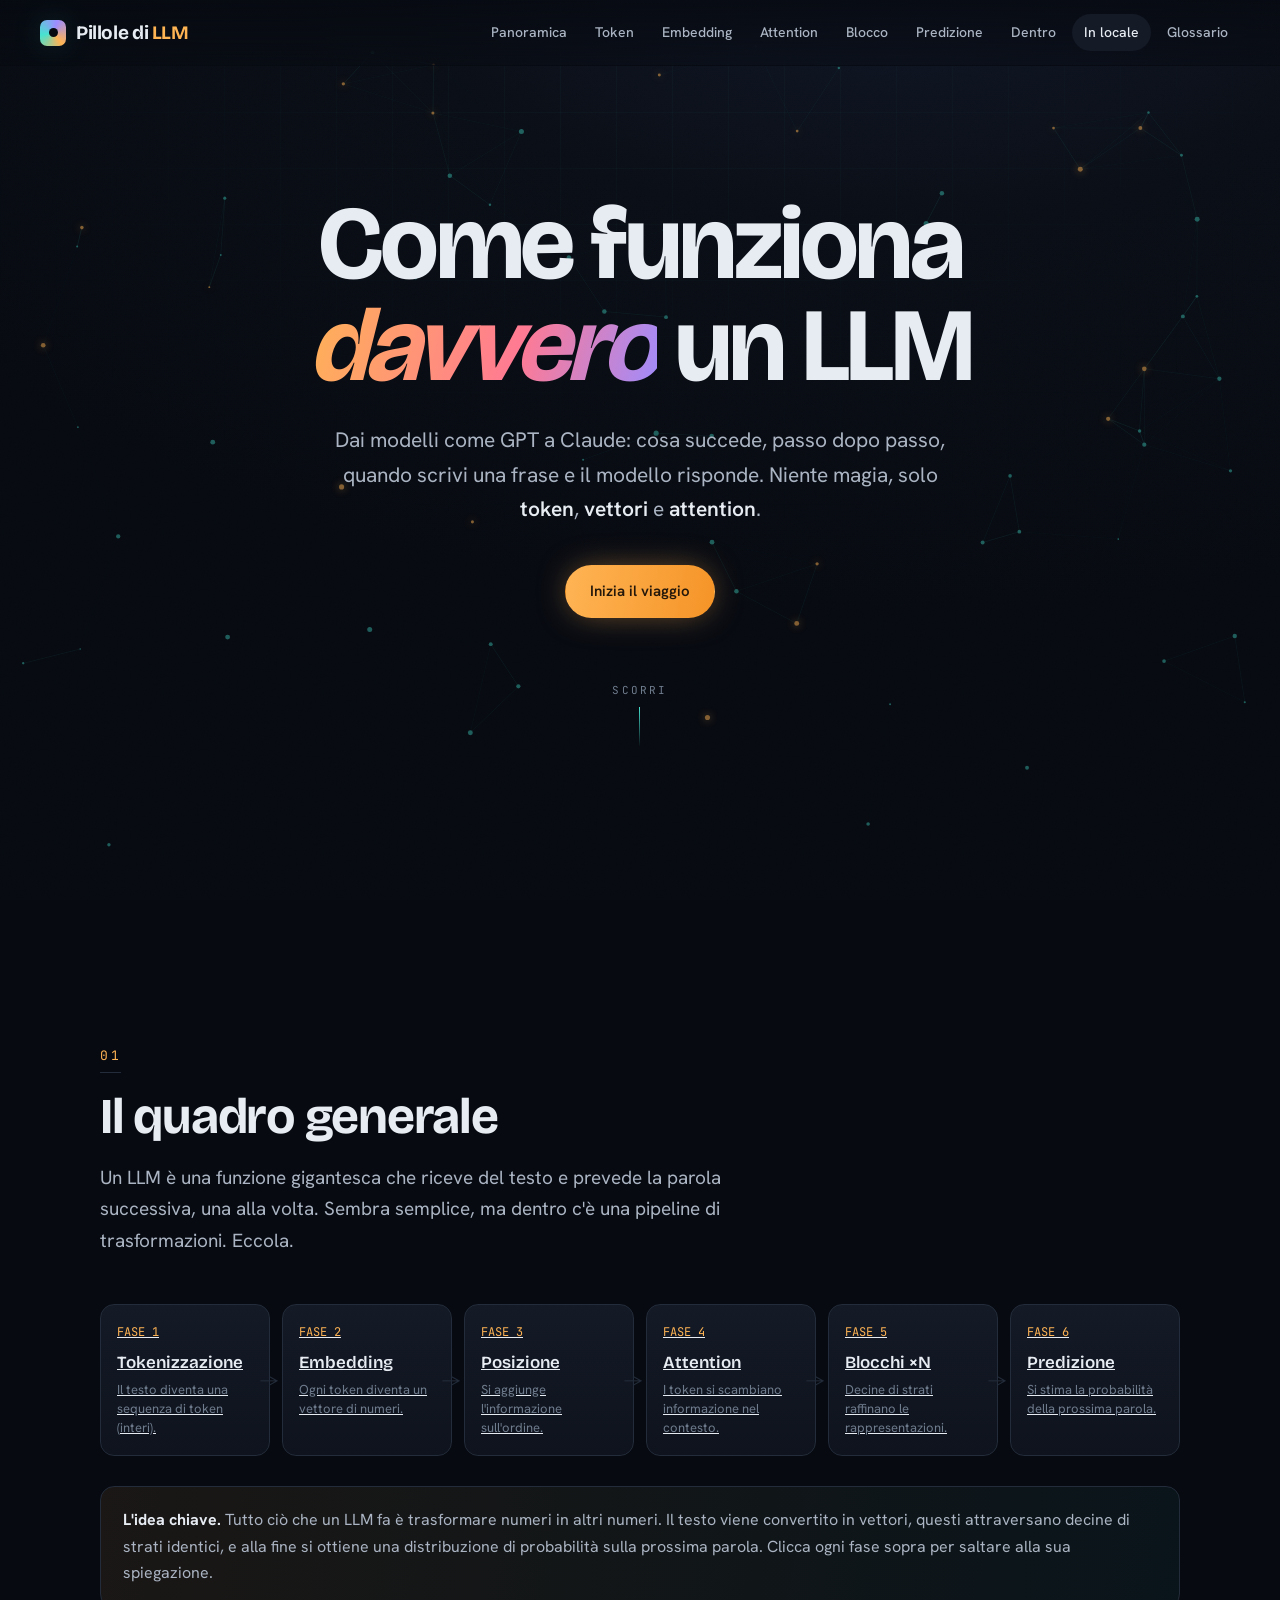
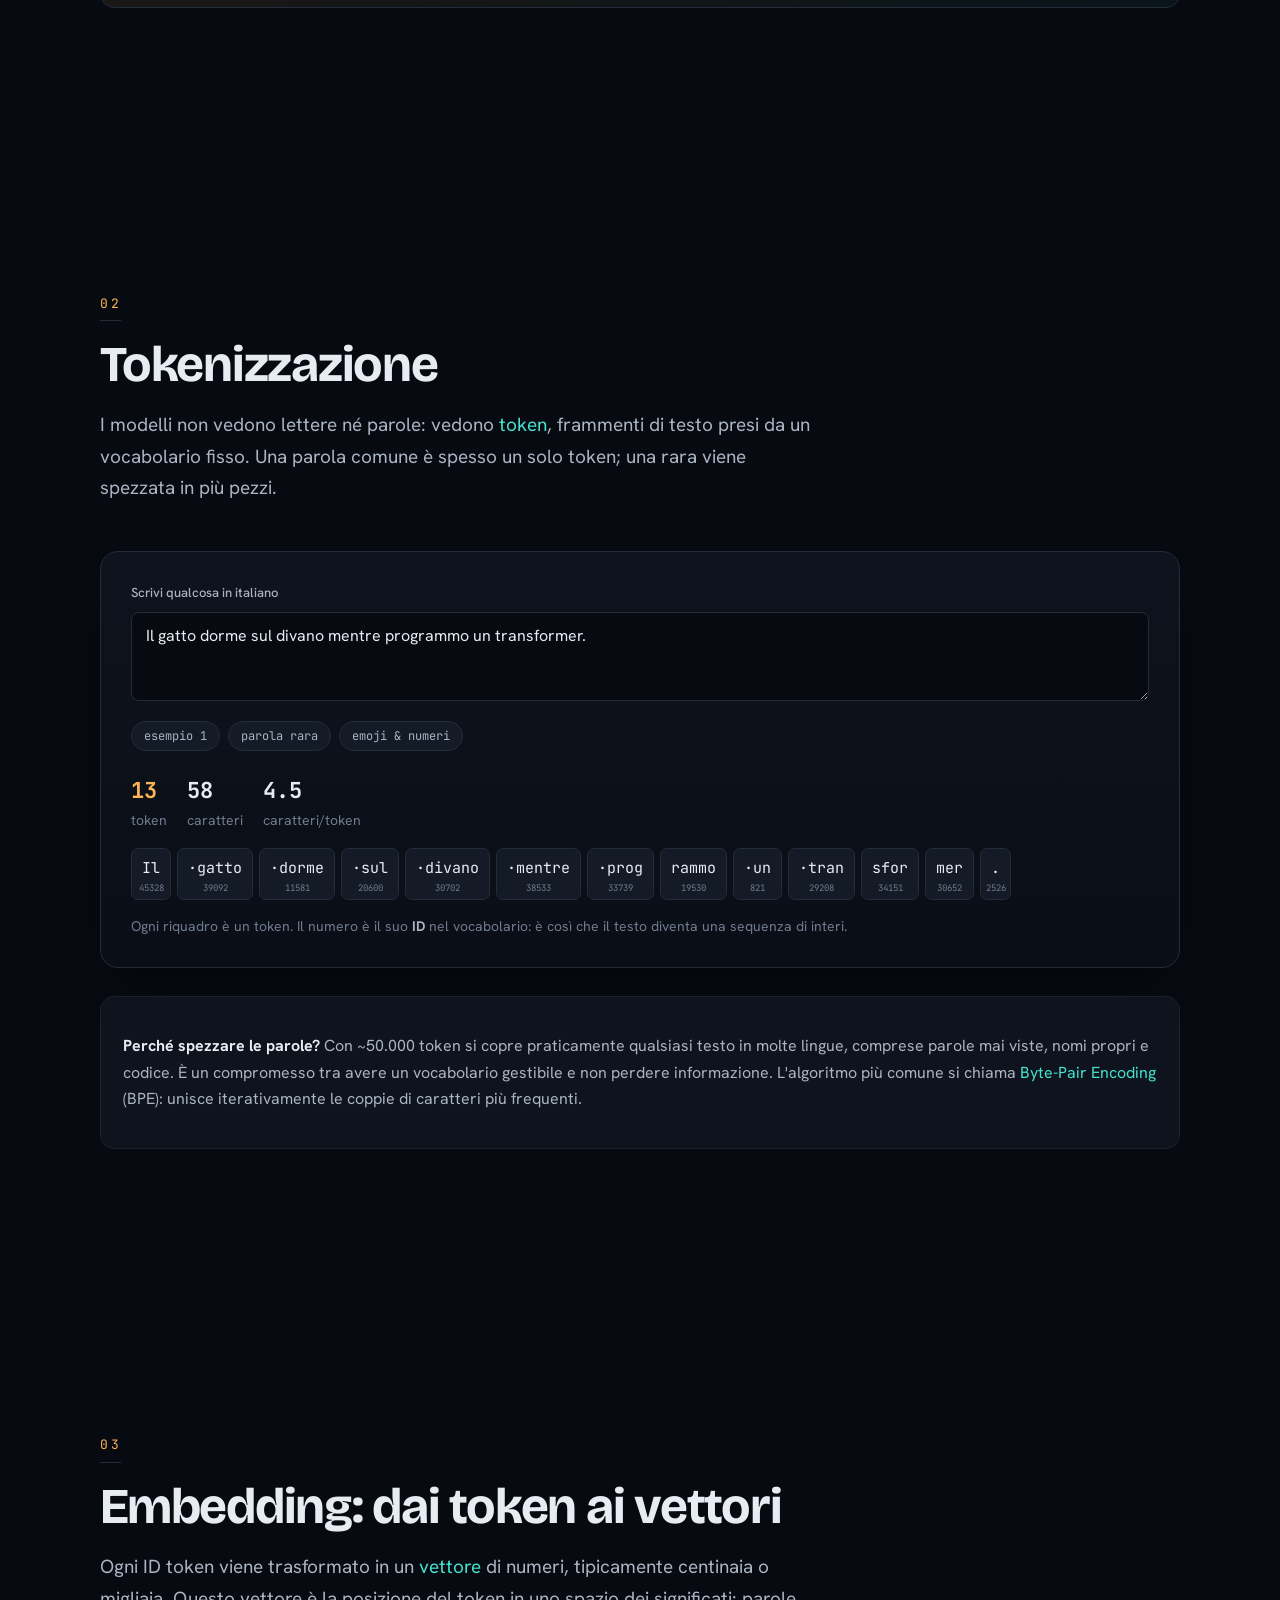
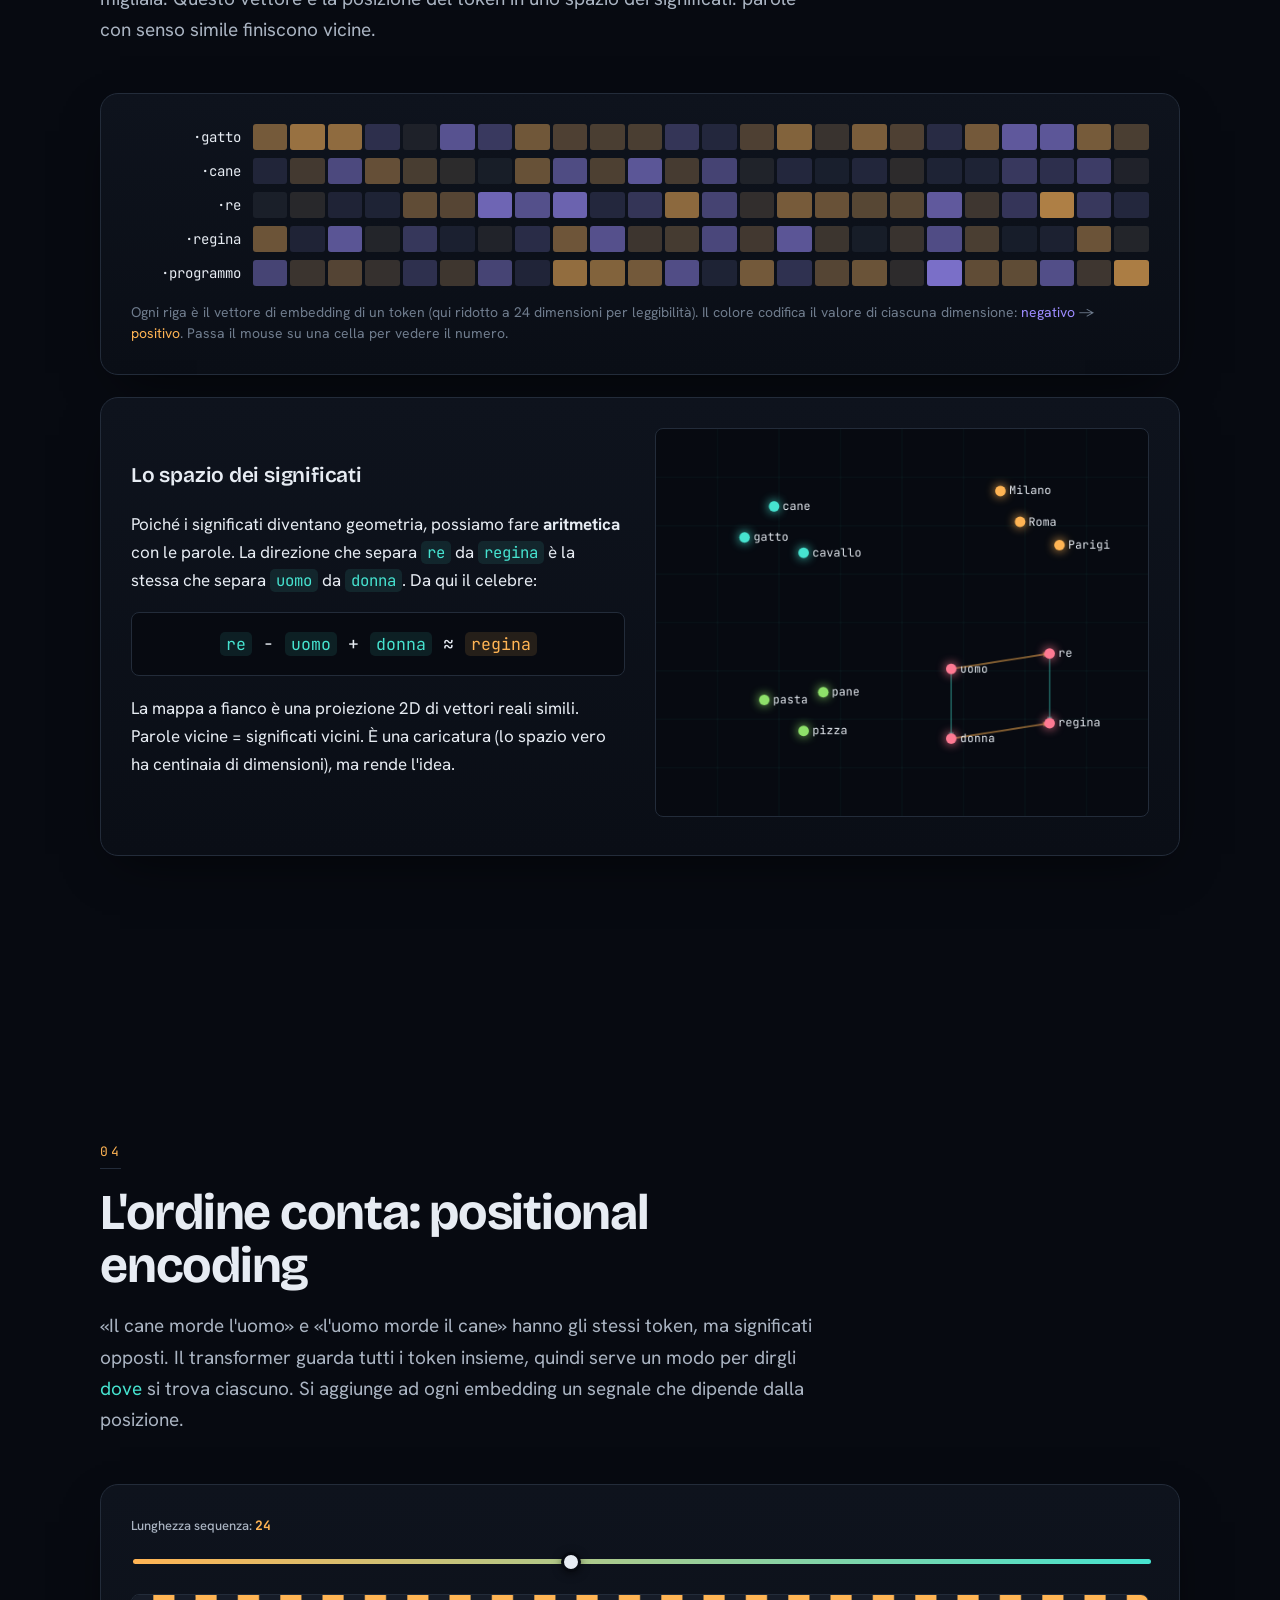
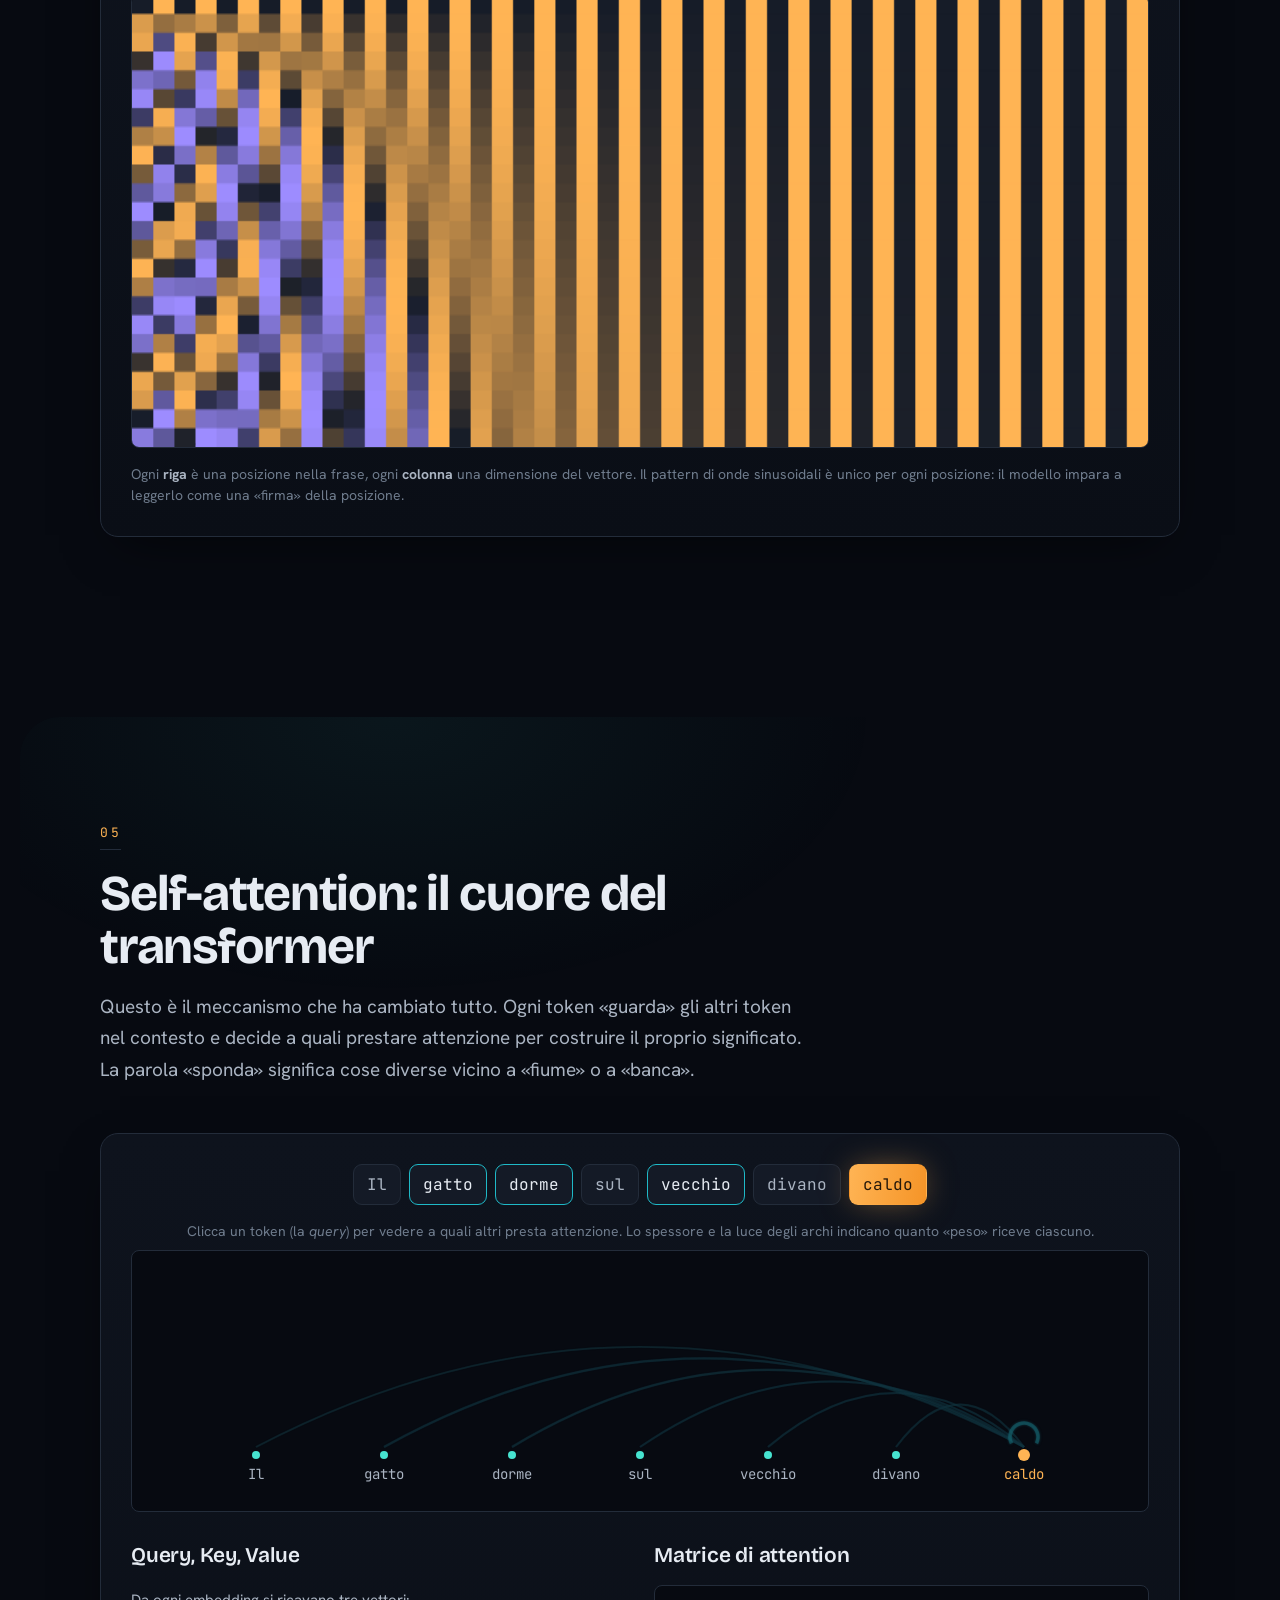
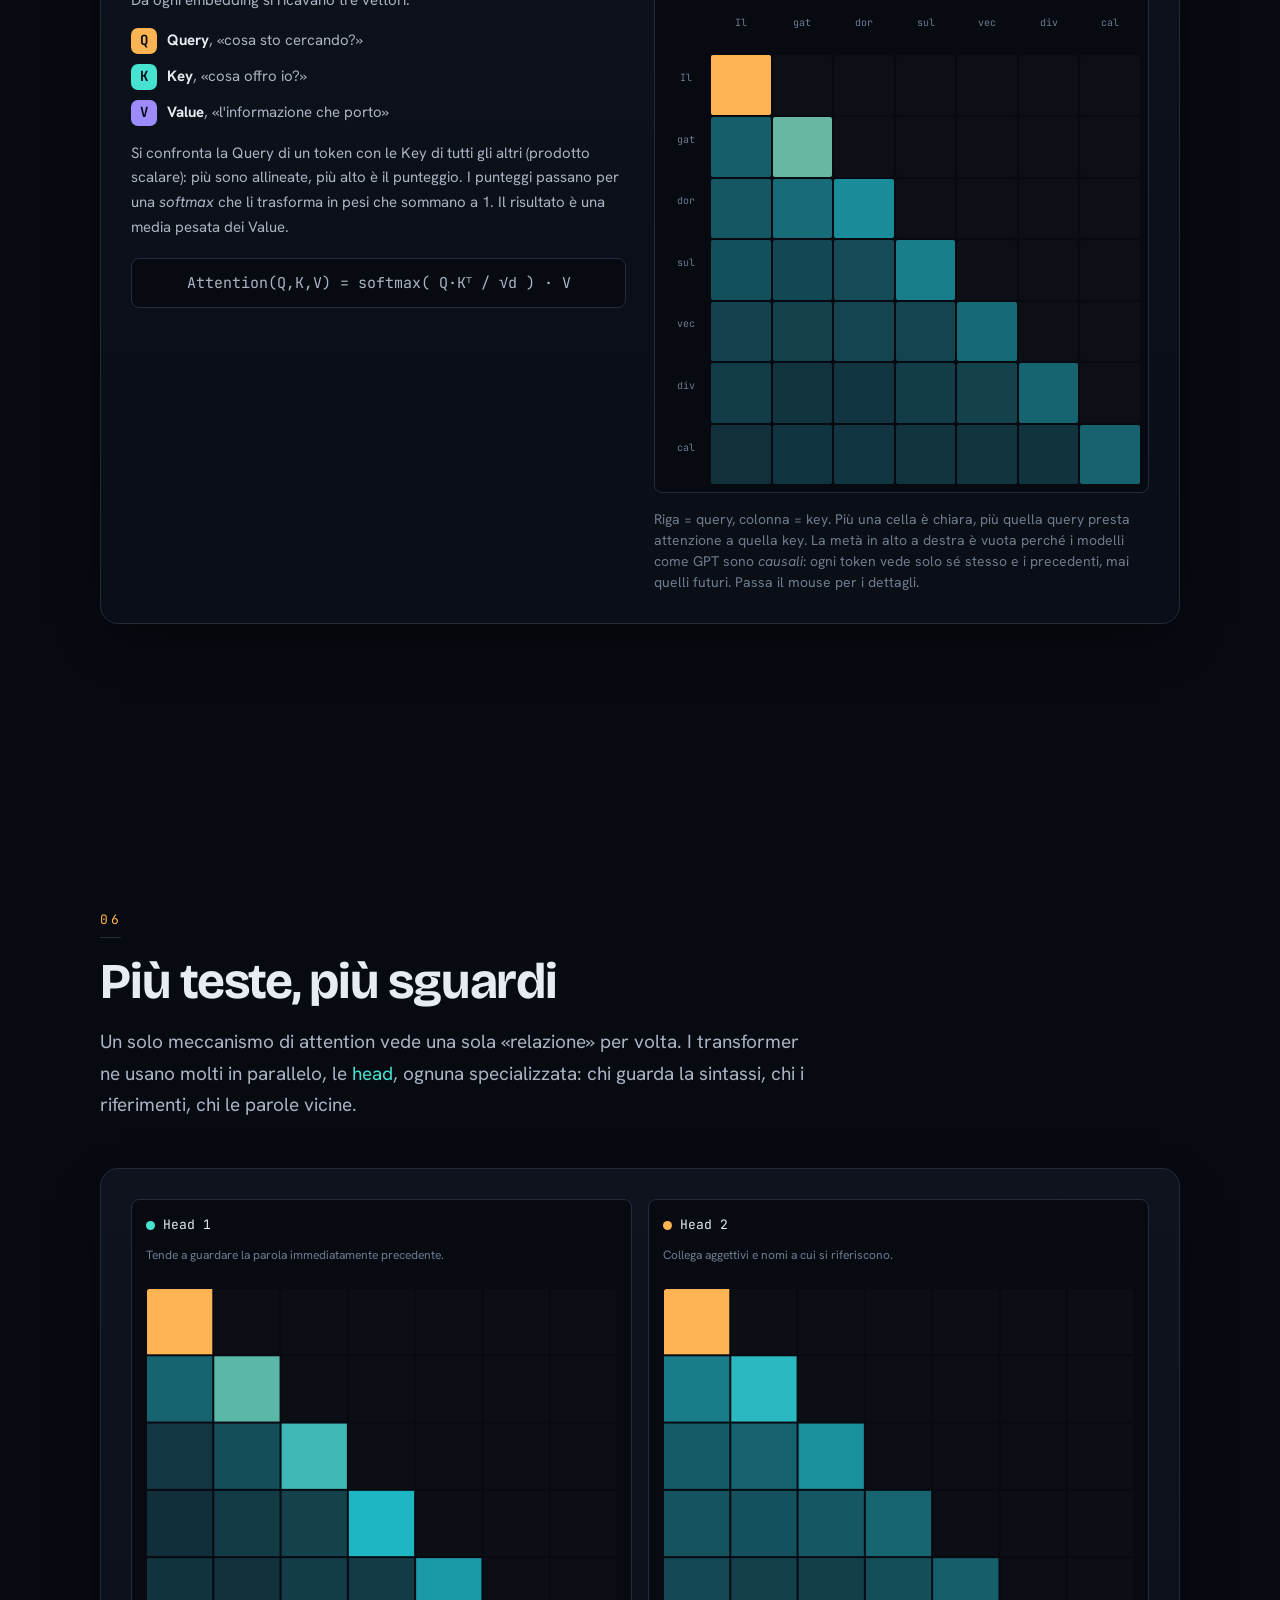
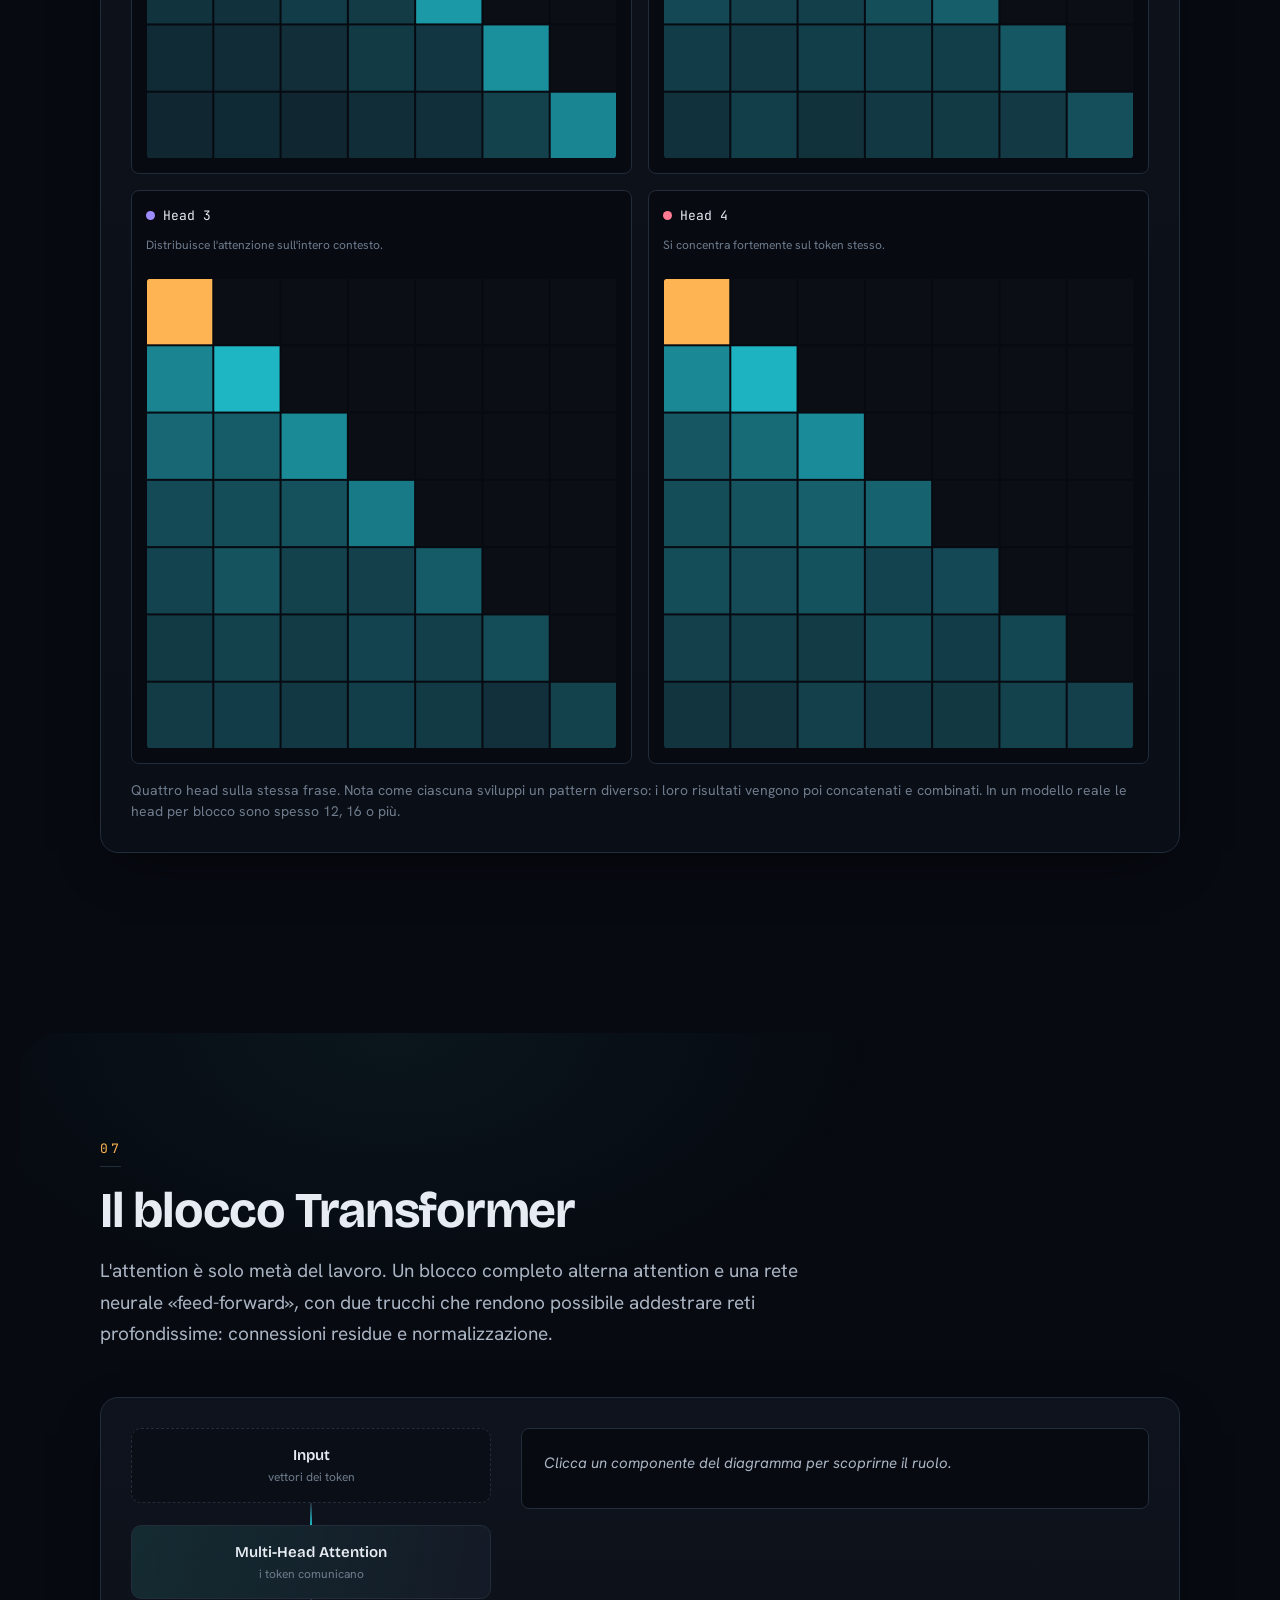
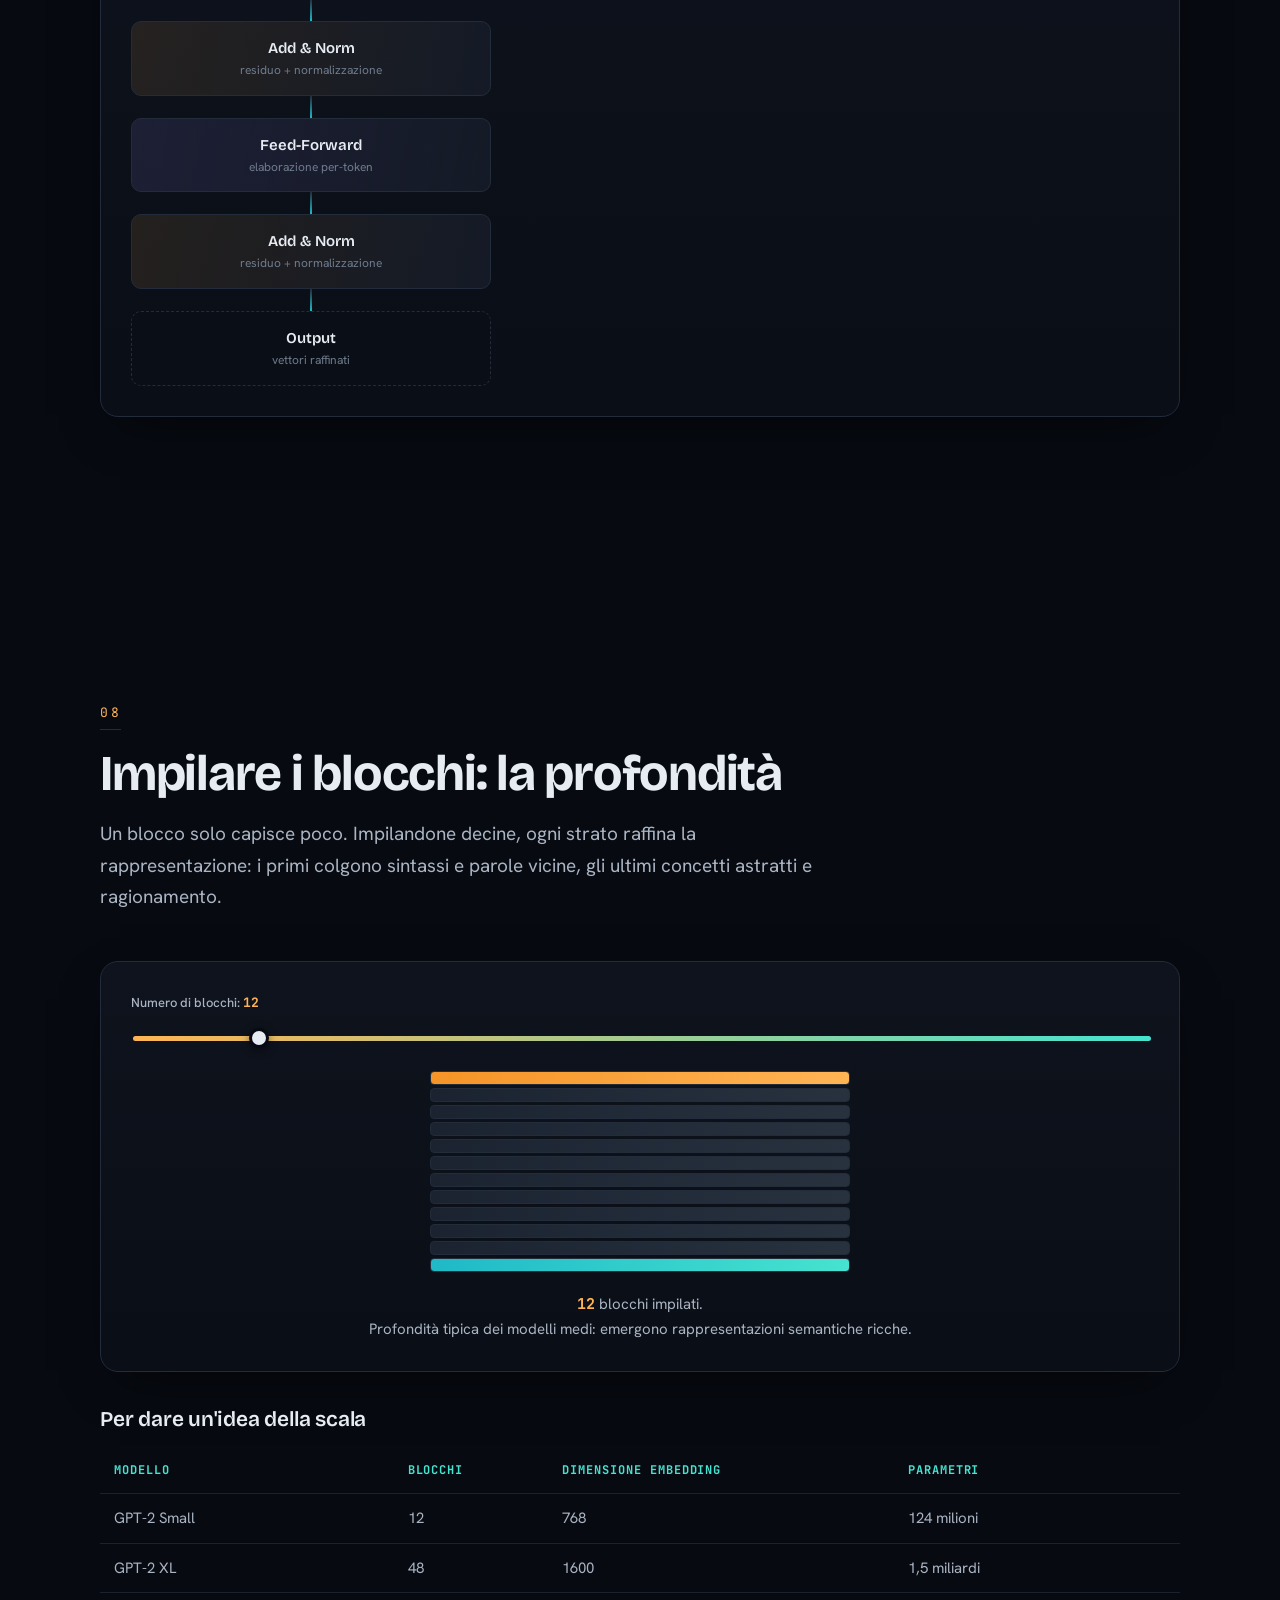
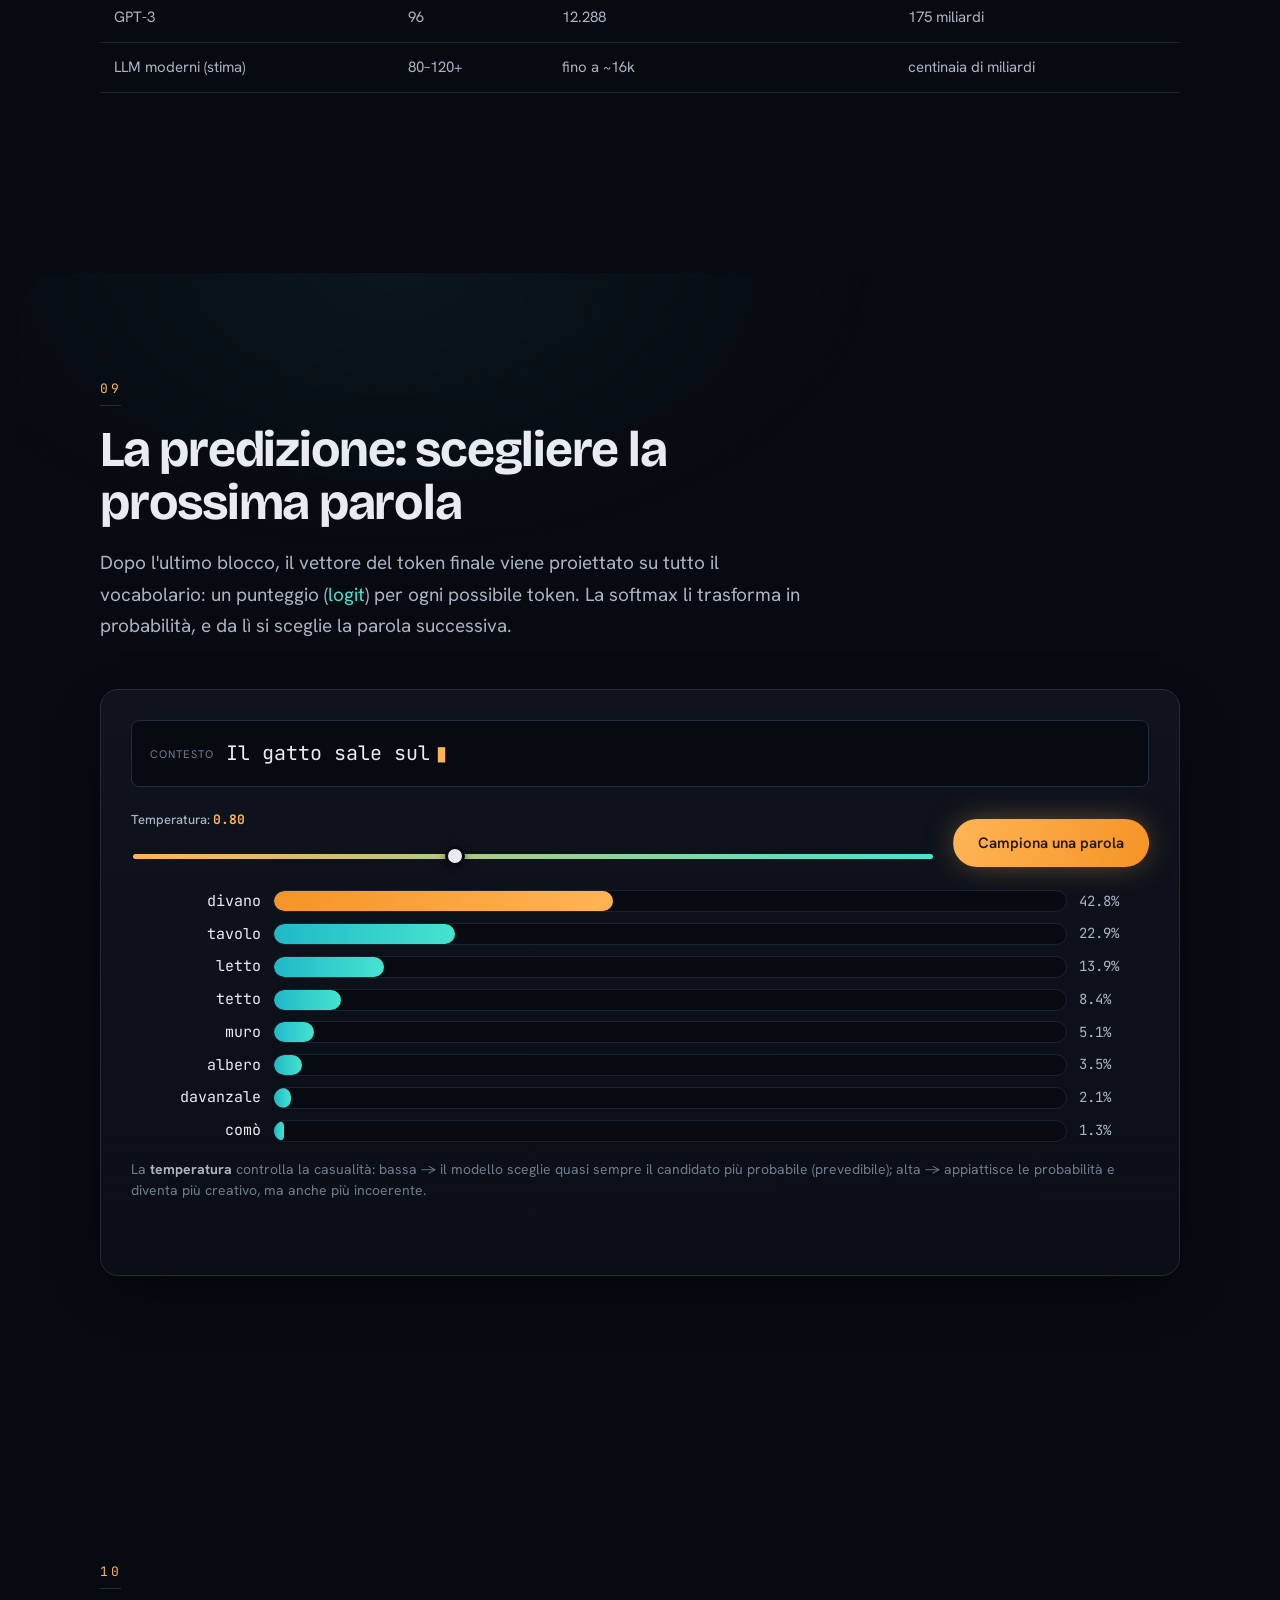
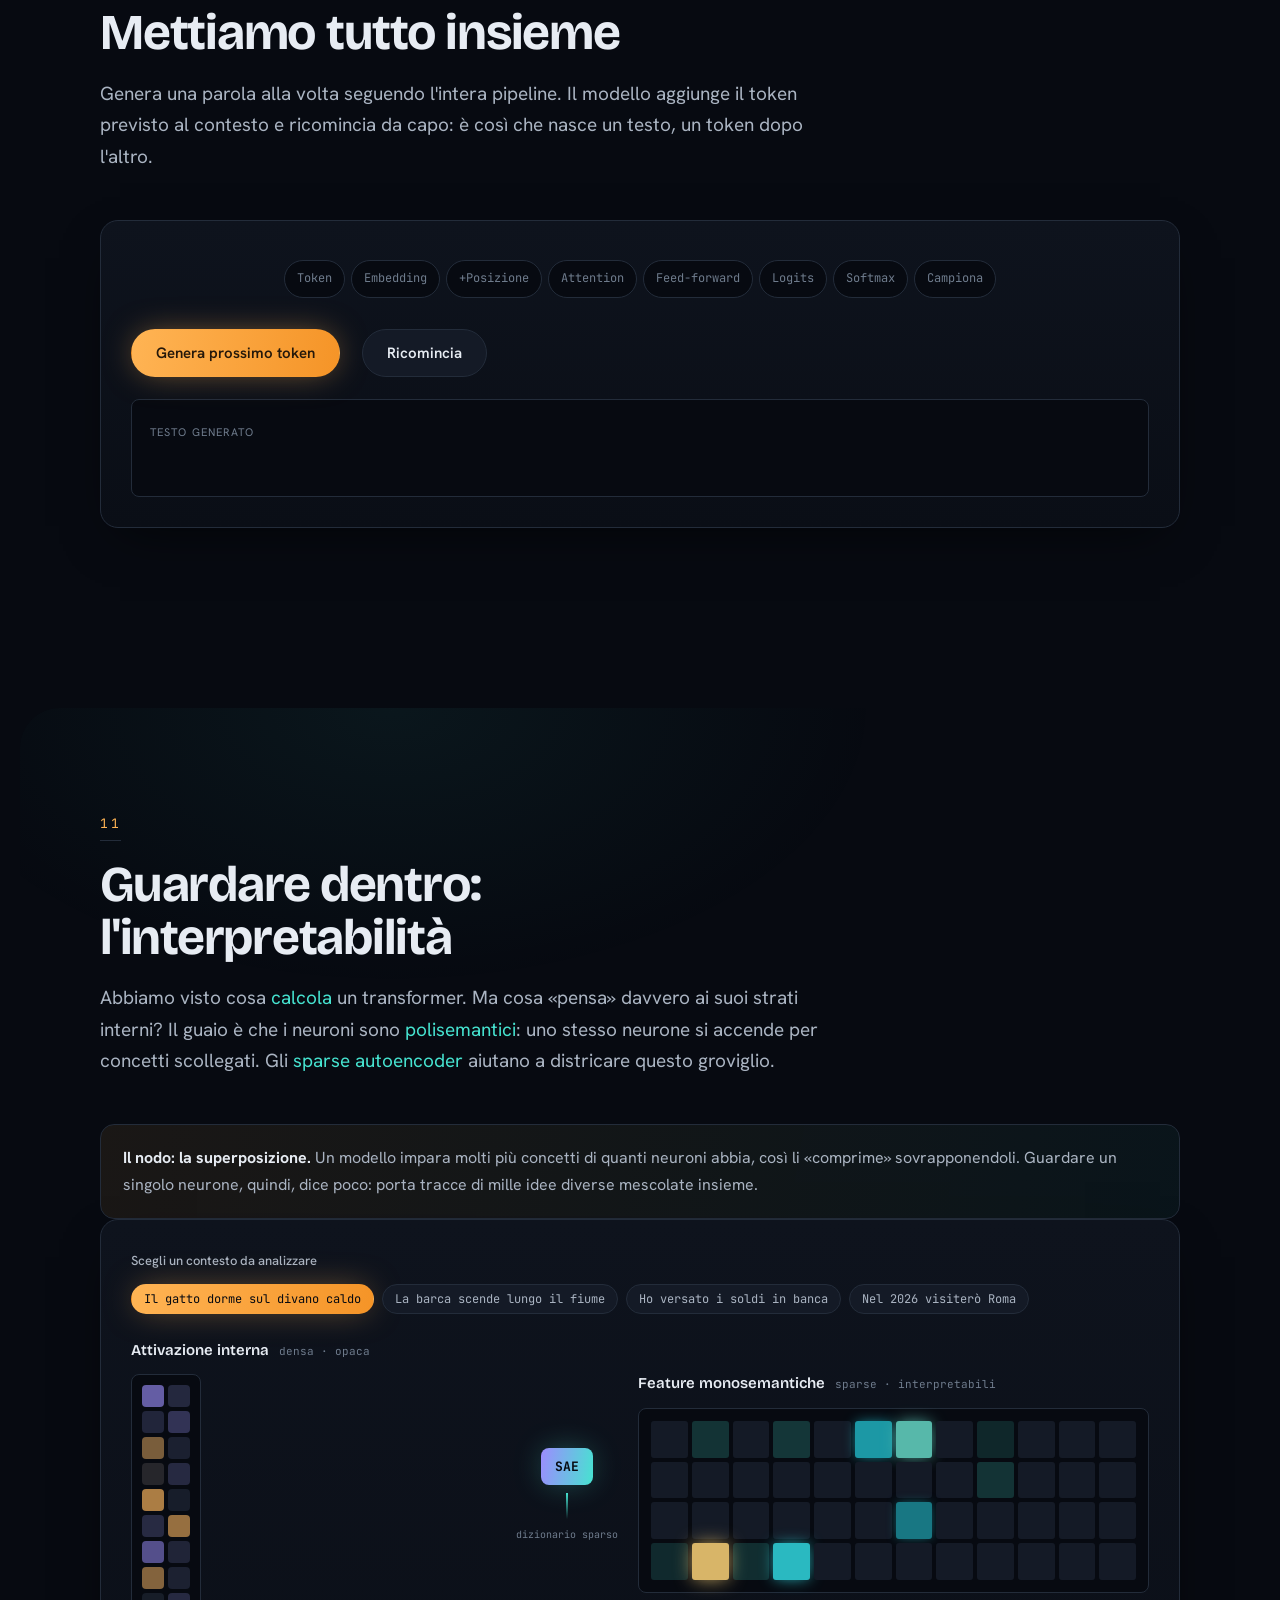
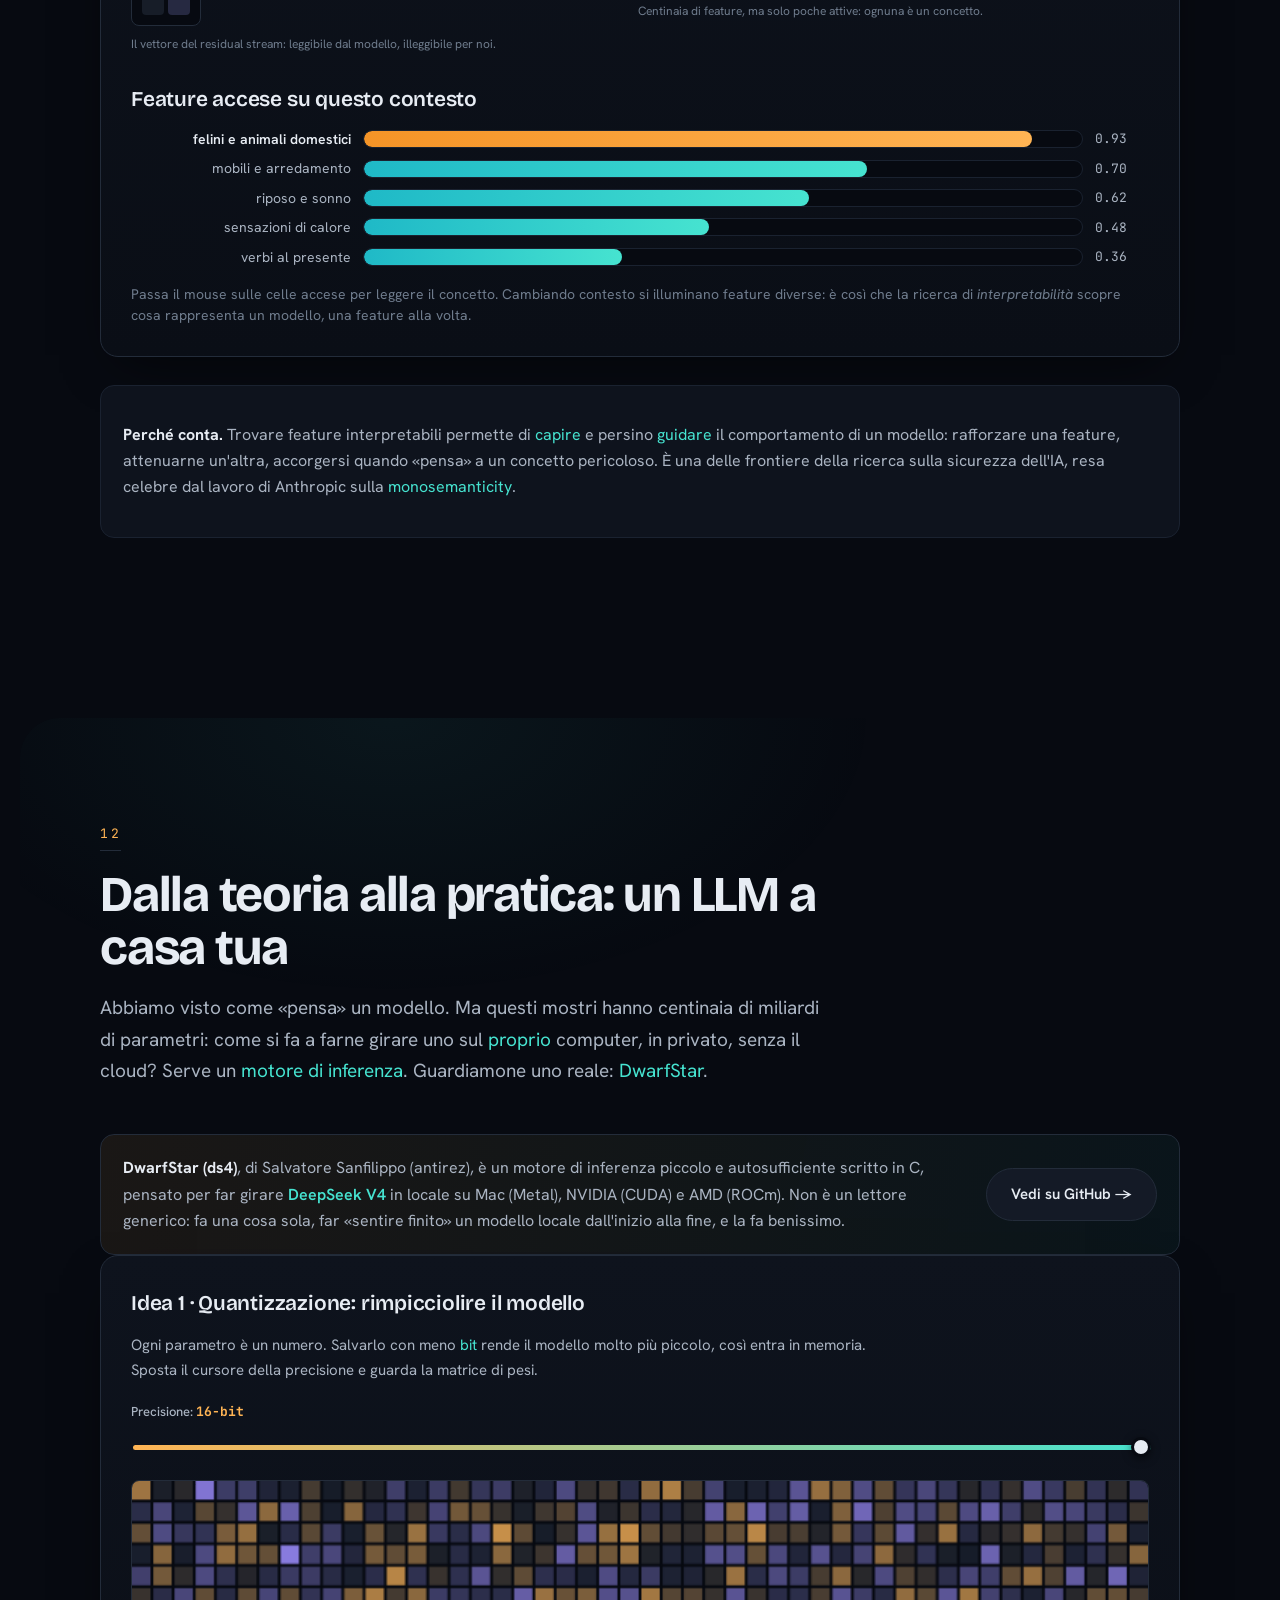
==== commit d6331e11: "Aggiunge sezione sull'inferenza locale con spotlight su DwarfStar (ds4) Co-Authored-By: Claude Opus " ====
--- a/index.html
+++ b/index.html
@@ -54,6 +54,7 @@
       <a href="#blocco">Blocco</a>
       <a href="#predizione">Predizione</a>
       <a href="#interpretabilita">Dentro</a>
+      <a href="#inferenza-locale">In locale</a>
       <a href="#glossario">Glossario</a>
     </nav>
     <button class="nav__menu-btn" id="menuBtn" aria-label="Apri menu" aria-expanded="false">
@@ -464,10 +465,119 @@
       </div>
     </section>
 
+    <!-- ===================== INFERENZA LOCALE / DS4 ===================== -->
+    <section class="section section--feature" id="inferenza-locale" data-reveal>
+      <div class="section__head">
+        <span class="section__num">12</span>
+        <h2 class="section__title">Dalla teoria alla pratica: un LLM a casa tua</h2>
+        <p class="section__sub">
+          Abbiamo visto come «pensa» un modello. Ma questi mostri hanno centinaia di miliardi di
+          parametri: come si fa a farne girare uno sul <em>proprio</em> computer, in privato, senza il
+          cloud? Serve un <em>motore di inferenza</em>. Guardiamone uno reale: <em>DwarfStar</em>.
+        </p>
+      </div>
+
+      <div class="callout ds4-intro">
+        <div>
+          <strong>DwarfStar (ds4)</strong>, di Salvatore Sanfilippo (antirez), è un motore di inferenza
+          piccolo e autosufficiente scritto in C, pensato per far girare <b>DeepSeek V4</b> in locale su
+          Mac (Metal), NVIDIA (CUDA) e AMD (ROCm). Non è un lettore generico: fa una cosa sola, far
+          «sentire finito» un modello locale dall'inizio alla fine, e la fa benissimo.
+        </div>
+        <a class="btn btn--ghost ds4-intro__btn" href="https://github.com/antirez/ds4" target="_blank" rel="noopener">Vedi su GitHub →</a>
+      </div>
+
+      <div class="demo" data-demo="quant">
+        <h3 class="h3">Idea 1 · Quantizzazione: rimpicciolire il modello</h3>
+        <p class="ds4-lead">Ogni parametro è un numero. Salvarlo con meno <em>bit</em> rende il modello
+          molto più piccolo, così entra in memoria. Sposta il cursore della precisione e guarda la matrice di pesi.</p>
+        <div class="demo__controls demo__controls--inline">
+          <label class="field field--slider">
+            <span class="field__label">Precisione: <b id="quantBits">16-bit</b></span>
+            <input type="range" id="quantSlider" min="0" max="3" value="3" />
+          </label>
+        </div>
+        <canvas id="quantCanvas" width="720" height="180" aria-label="Matrice di pesi quantizzata"></canvas>
+        <div class="quant-stats">
+          <div class="quant-stat">
+            <span class="quant-stat__k">Dimensione modello</span>
+            <b id="quantSize">~730 GB</b>
+          </div>
+          <div class="quant-stat quant-stat--bar">
+            <span class="quant-stat__k">Qualità (illustrativa)</span>
+            <div class="quant-bar"><div class="quant-bar__fill" id="quantQual"></div></div>
+          </div>
+        </div>
+        <p class="demo__hint">Meno bit = modello più leggero, con un piccolo calo di qualità. Il trucco
+          di DwarfStar è una quantizzazione <em>asimmetrica</em>: comprime a 2 bit solo gli «esperti» del
+          Mixture-of-Experts, che occupano quasi tutto lo spazio, lasciando intatte le parti delicate.
+          Così i 2 bit restano usabili sul serio, persino con gli agenti di coding.</p>
+      </div>
+
+      <div class="demo" data-demo="ram">
+        <h3 class="h3">Idea 2 · La RAM diventa un cursore, non un muro</h3>
+        <p class="ds4-lead">Una volta: o il modello entrava in RAM, o non partiva. DwarfStar tiene fisse
+          in memoria le parti comuni e fa arrivare gli esperti mancanti dall'<em>SSD</em> al volo.
+          Quanta RAM hai?</p>
+        <div class="demo__controls demo__controls--inline">
+          <label class="field field--slider">
+            <span class="field__label">RAM disponibile: <b id="ramVal">32 GB</b></span>
+            <input type="range" id="ramSlider" min="0" max="10" value="2" />
+          </label>
+        </div>
+        <div class="ram-bar" id="ramBar" aria-hidden="true"></div>
+        <div class="ram-legend">
+          <span><i class="ram-key ram-key--fix"></i> parti fisse (sempre in RAM)</span>
+          <span><i class="ram-key ram-key--ram"></i> esperti in RAM</span>
+          <span><i class="ram-key ram-key--ssd"></i> esperti su SSD</span>
+        </div>
+        <div class="ram-readout">
+          <div class="ram-mode" id="ramMode"></div>
+          <div class="ram-speed"><span id="ramSpeed">0</span> <small>token/s (illustrativi)</small></div>
+        </div>
+        <p class="demo__hint" id="ramHint"></p>
+      </div>
+
+      <h3 class="h3 ds4-cards-title">Altre idee chiave</h3>
+      <div class="ds4-cards">
+        <div class="ds4-card">
+          <span class="ds4-card__tag">memoria</span>
+          <h4>KV cache su disco</h4>
+          <p>La «memoria» della conversazione di solito vive in RAM. Qui può stare su SSD: riprendi una
+            sessione vecchia senza rielaborare tutto da capo.</p>
+        </div>
+        <div class="ds4-card">
+          <span class="ds4-card__tag">scala</span>
+          <h4>Inferenza distribuita</h4>
+          <p>Dividi un modello enorme su due macchine collegate (es. due Mac Studio). I prompt lunghi si
+            elaborano più in fretta in pipeline; la generazione paga un piccolo salto di rete per token.</p>
+        </div>
+        <div class="ds4-card">
+          <span class="ds4-card__tag">agente</span>
+          <h4>Agente nativo</h4>
+          <p>Un agente di coding in cui la sessione <em>è</em> la KV cache su disco: cambio sessione
+            istantaneo e stato sempre coerente, senza confini di rete interni.</p>
+        </div>
+        <div class="ds4-card">
+          <span class="ds4-card__tag">controllo</span>
+          <h4>Steering</h4>
+          <p>Spingendo una singola <em>direzione</em> nelle attivazioni (le feature della sezione
+            precedente) cambi il comportamento, più conciso o più restio su certi temi, senza ri-addestrare.</p>
+        </div>
+      </div>
+
+      <div class="note">
+        <p><strong>Perché farlo in locale.</strong> I tuoi dati non lasciano il computer (privacy),
+        non paghi per token, funziona offline e hai il controllo totale. DwarfStar è software libero, di
+        qualità <em>beta</em>, sviluppato apertamente con forte assistenza dell'IA e debitore di
+        <em>llama.cpp</em> e GGML. È un ottimo esempio di cosa significhi, oggi, «possedere» un modello.</p>
+      </div>
+    </section>
+
     <!-- ===================== GLOSSARIO ===================== -->
     <section class="section" id="glossario" data-reveal>
       <div class="section__head">
-        <span class="section__num">12</span>
+        <span class="section__num">13</span>
         <h2 class="section__title">Glossario</h2>
         <p class="section__sub">I termini chiave, in una frase ciascuno. Cerca o scorri.</p>
       </div>
@@ -478,7 +588,7 @@
     <!-- ===================== RISORSE ===================== -->
     <section class="section" id="risorse" data-reveal>
       <div class="section__head">
-        <span class="section__num">13</span>
+        <span class="section__num">14</span>
         <h2 class="section__title">Per approfondire</h2>
         <p class="section__sub">Le fonti che ispirano questa guida e i punti di partenza per andare oltre.</p>
       </div>
@@ -508,6 +618,11 @@
           <span class="resource__title">Towards Monosemanticity</span>
           <span class="resource__desc">Anthropic scompone le attivazioni di un modello in feature interpretabili con gli sparse autoencoder.</span>
         </a>
+        <a class="resource" href="https://github.com/antirez/ds4" target="_blank" rel="noopener">
+          <span class="resource__kind">Codice</span>
+          <span class="resource__title">DwarfStar (ds4)</span>
+          <span class="resource__desc">Il motore di inferenza locale di antirez per DeepSeek V4: quantizzazione, SSD streaming e KV cache su disco.</span>
+        </a>
       </div>
     </section>
 
--- a/css/styles.css
+++ b/css/styles.css
@@ -500,6 +500,57 @@
 .sae-bar.is-top .sae-bar__fill { background: linear-gradient(90deg, var(--amber-deep), var(--amber)); }
 .sae-bar__pct { font-family: var(--mono); font-size: 13px; color: var(--fg-soft); }
 
+/* ===================== INFERENZA LOCALE / DS4 ===================== */
+.ds4-intro { display: flex; align-items: center; gap: 24px; }
+.ds4-intro b { color: var(--cyan); font-weight: 600; }
+.ds4-intro__btn { white-space: nowrap; flex-shrink: 0; }
+@media (max-width: 680px) { .ds4-intro { flex-direction: column; align-items: flex-start; } }
+
+.ds4-lead { font-size: 15px; color: var(--fg-soft); margin: 0 0 18px; max-width: 760px; }
+.ds4-lead em { color: var(--cyan); font-style: normal; }
+
+#quantCanvas { width: 100%; height: auto; display: block; border-radius: var(--radius-sm); background: var(--ink-900); border: 1px solid var(--line); }
+.quant-stats { display: flex; gap: 28px; align-items: center; flex-wrap: wrap; margin-top: 18px; }
+.quant-stat { display: flex; flex-direction: column; gap: 4px; }
+.quant-stat--bar { flex: 1; min-width: 200px; }
+.quant-stat__k { font-size: 12px; color: var(--fg-mute); text-transform: uppercase; letter-spacing: 0.08em; }
+.quant-stat b { font-family: var(--mono); font-size: 26px; color: var(--amber); }
+.quant-bar { height: 16px; background: var(--ink-900); border: 1px solid var(--line-soft); border-radius: 999px; overflow: hidden; }
+.quant-bar__fill { height: 100%; border-radius: 999px; background: linear-gradient(90deg, var(--cyan-deep), var(--cyan)); transition: width 0.35s cubic-bezier(0.2,0.8,0.2,1); }
+
+.ram-bar { display: flex; gap: 2px; height: 46px; border-radius: var(--radius-sm); overflow: hidden; background: var(--ink-900); border: 1px solid var(--line); padding: 3px; }
+.ram-seg { display: grid; place-items: center; font-family: var(--mono); font-size: 11px; color: var(--ink-900);
+  border-radius: 4px; overflow: hidden; white-space: nowrap; transition: width 0.4s cubic-bezier(0.2,0.8,0.2,1); }
+.ram-seg--fix { background: linear-gradient(180deg, var(--green), #6fc24e); }
+.ram-seg--ram { background: linear-gradient(180deg, var(--cyan), var(--cyan-deep)); }
+.ram-seg--ssd { background: repeating-linear-gradient(45deg, var(--violet), var(--violet) 6px, #8678e6 6px, #8678e6 12px); color: var(--fg); }
+.ram-seg--bad { background: linear-gradient(180deg, var(--rose), #e0566f); color: var(--ink-900); }
+.ram-legend { display: flex; gap: 18px; flex-wrap: wrap; margin-top: 12px; font-size: 12px; color: var(--fg-mute); }
+.ram-legend span { display: inline-flex; align-items: center; gap: 7px; }
+.ram-key { width: 13px; height: 13px; border-radius: 3px; display: inline-block; }
+.ram-key--fix { background: var(--green); }
+.ram-key--ram { background: var(--cyan); }
+.ram-key--ssd { background: repeating-linear-gradient(45deg, var(--violet), var(--violet) 4px, #8678e6 4px, #8678e6 8px); }
+
+.ram-readout { display: flex; align-items: center; justify-content: space-between; gap: 18px; flex-wrap: wrap; margin-top: 20px;
+  background: var(--ink-900); border: 1px solid var(--line); border-radius: var(--radius-sm); padding: 14px 18px; }
+.ram-mode { font-size: 15px; font-weight: 500; }
+.ram-mode.is-good { color: var(--green); }
+.ram-mode.is-stream { color: var(--cyan); }
+.ram-mode.is-bad { color: var(--rose); }
+.ram-speed { font-family: var(--mono); font-size: 28px; color: var(--amber); white-space: nowrap; }
+.ram-speed small { font-family: var(--body); font-size: 12px; color: var(--fg-mute); }
+
+.ds4-cards-title { margin: 40px 0 16px; }
+.ds4-cards { display: grid; grid-template-columns: repeat(auto-fit, minmax(240px, 1fr)); gap: 14px; }
+.ds4-card { background: linear-gradient(180deg, var(--ink-700), var(--ink-800)); border: 1px solid var(--line);
+  border-radius: var(--radius); padding: 20px; transition: transform 0.2s, border-color 0.2s, box-shadow 0.25s; }
+.ds4-card:hover { transform: translateY(-4px); border-color: var(--cyan-deep); box-shadow: var(--glow-cyan); }
+.ds4-card__tag { font-family: var(--mono); font-size: 10px; text-transform: uppercase; letter-spacing: 0.14em; color: var(--cyan); }
+.ds4-card h4 { font-family: var(--display); font-weight: 600; font-size: 18px; margin: 8px 0 8px; color: var(--fg); }
+.ds4-card p { font-size: 14px; color: var(--fg-soft); margin: 0; line-height: 1.55; }
+.ds4-card em { color: var(--amber); font-style: normal; }
+
 /* ===================== FOOTER ===================== */
 .footer { position: relative; z-index: 2; border-top: 1px solid var(--line); margin-top: 60px; padding: 50px clamp(16px, 4vw, 40px); }
 .footer__inner { max-width: var(--maxw); margin: 0 auto; }
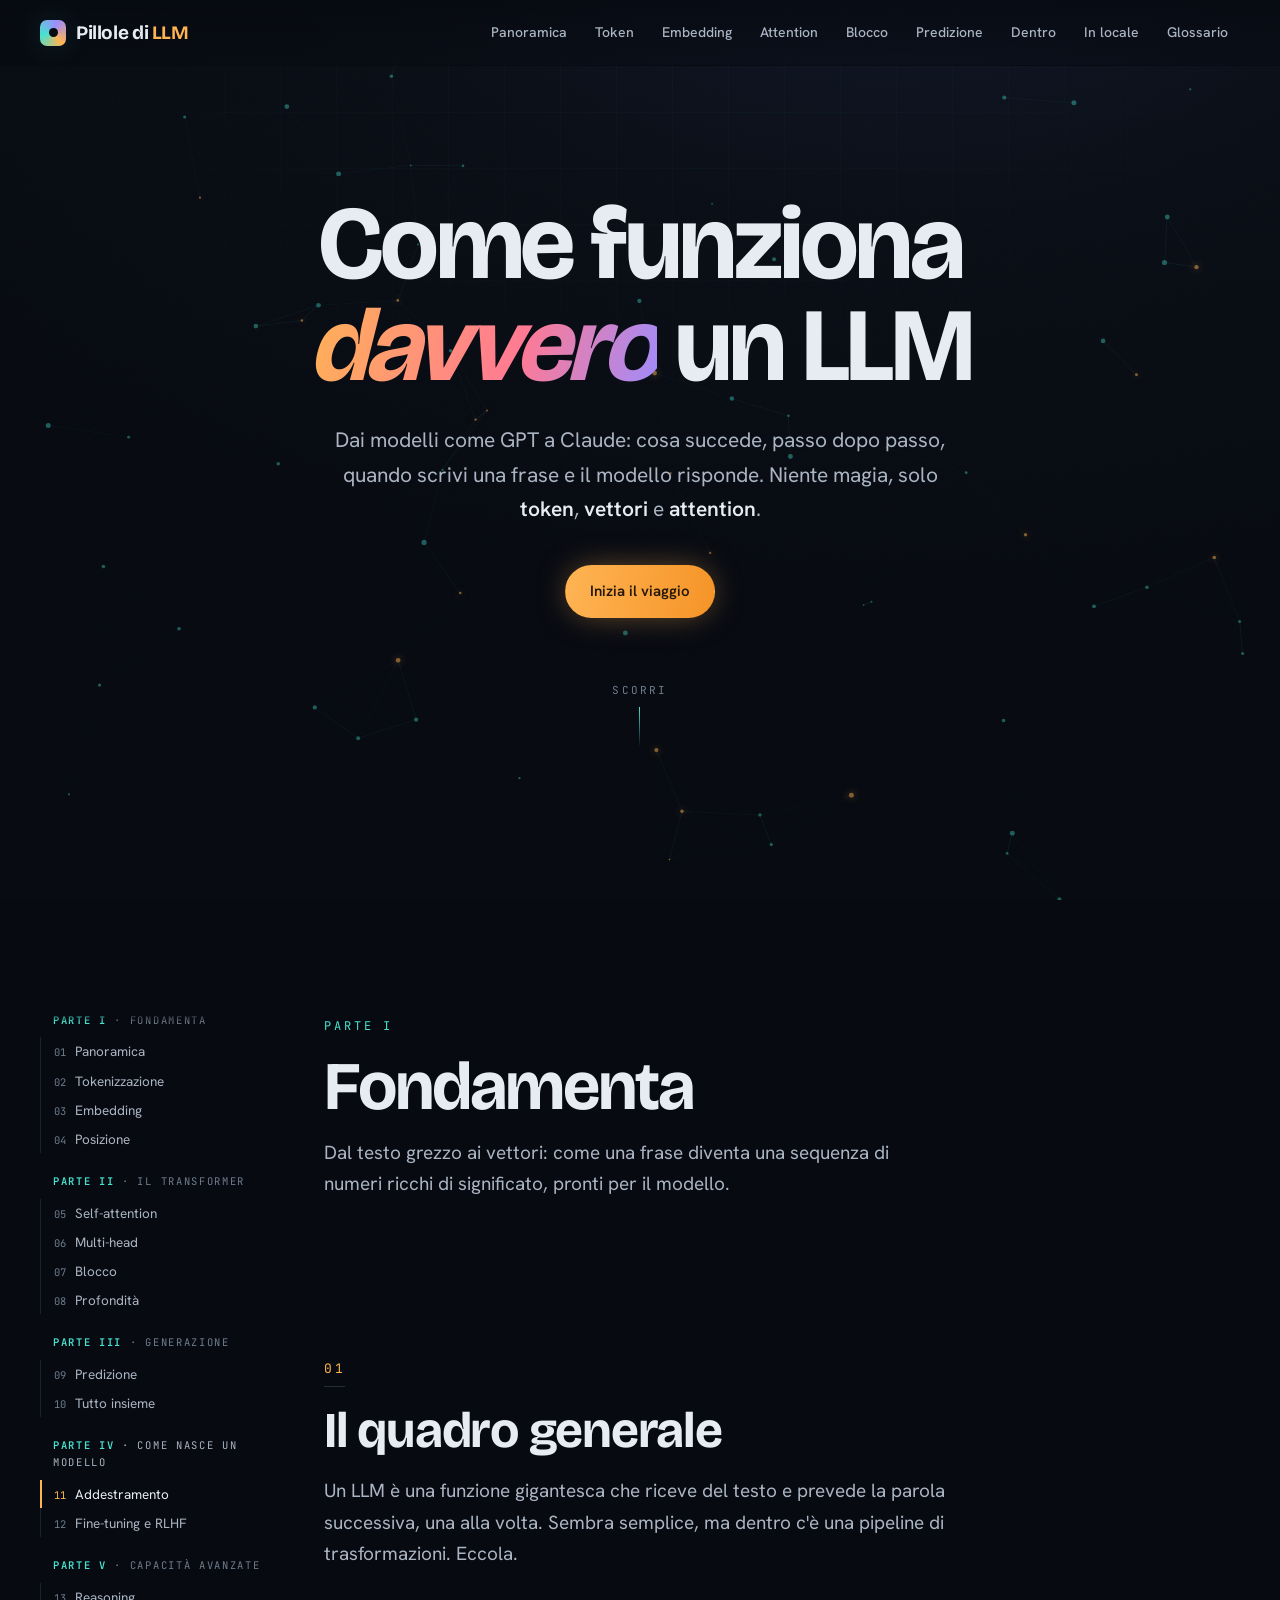
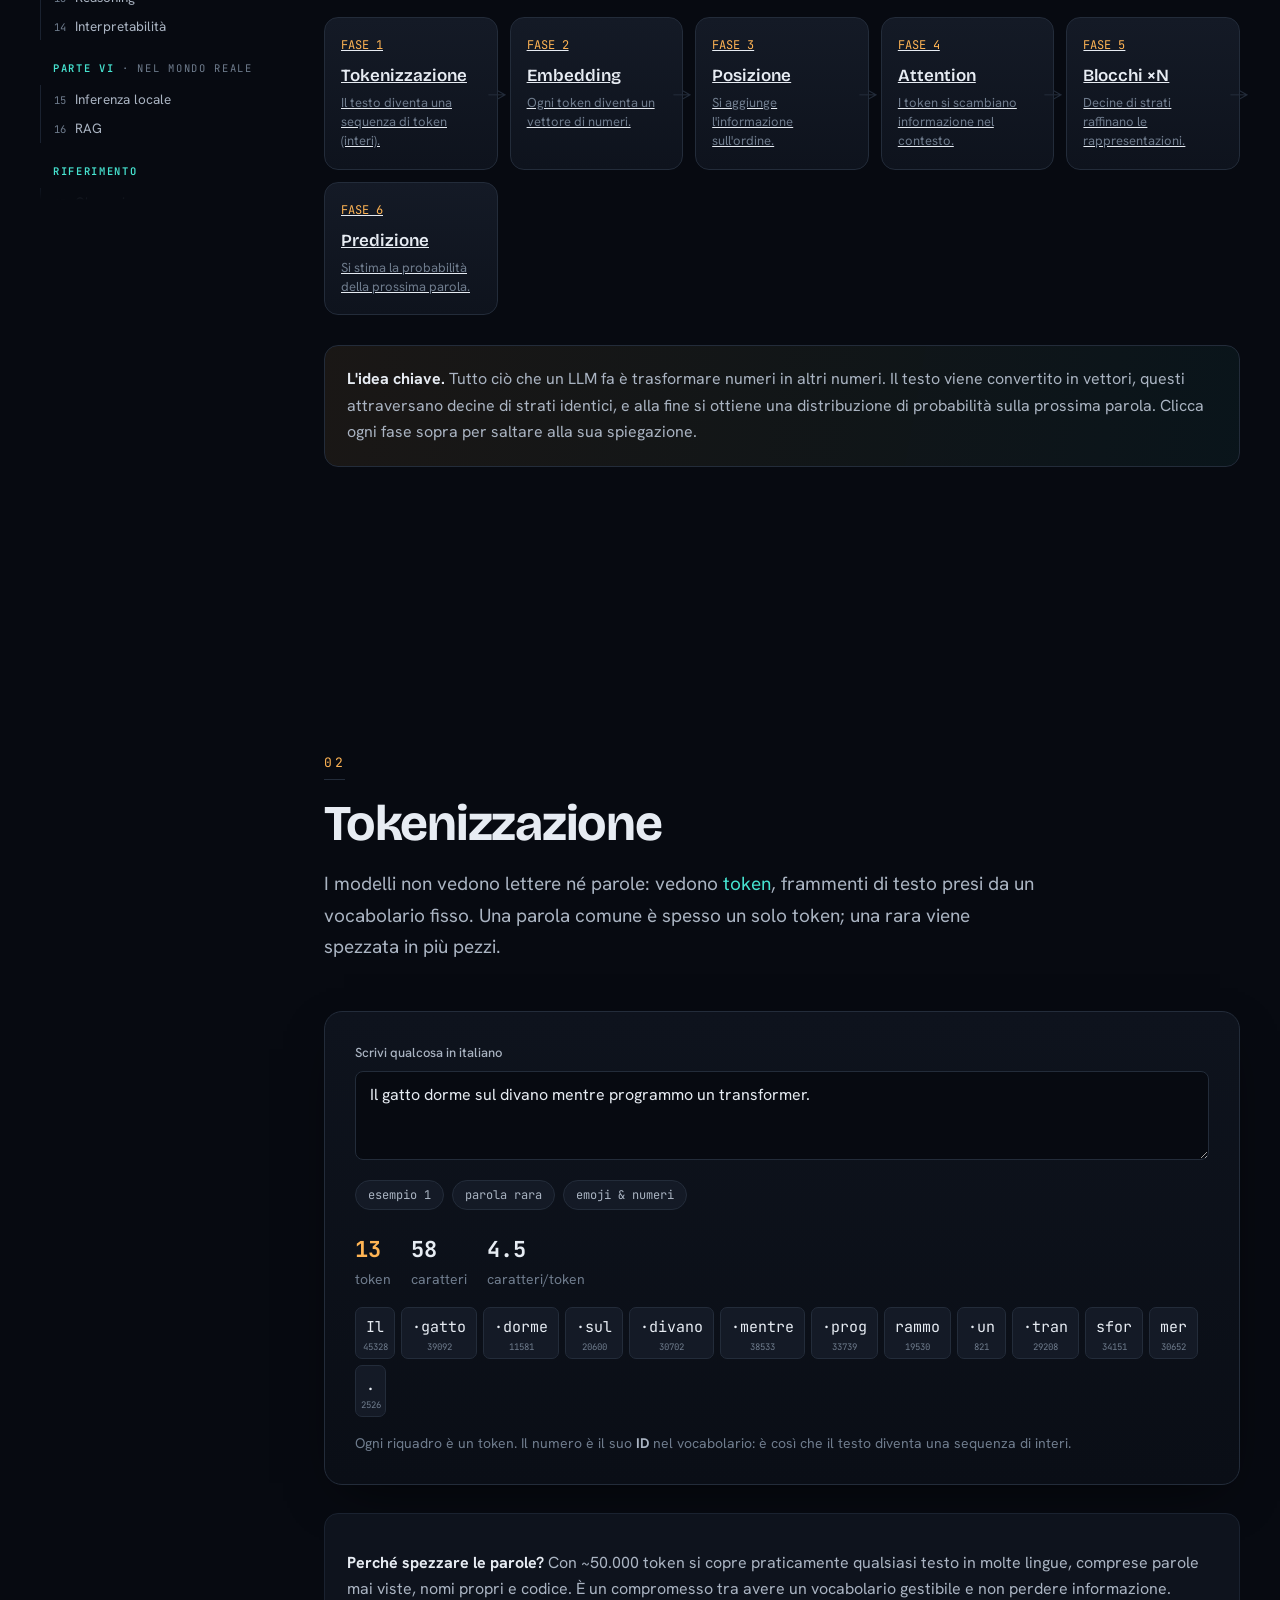
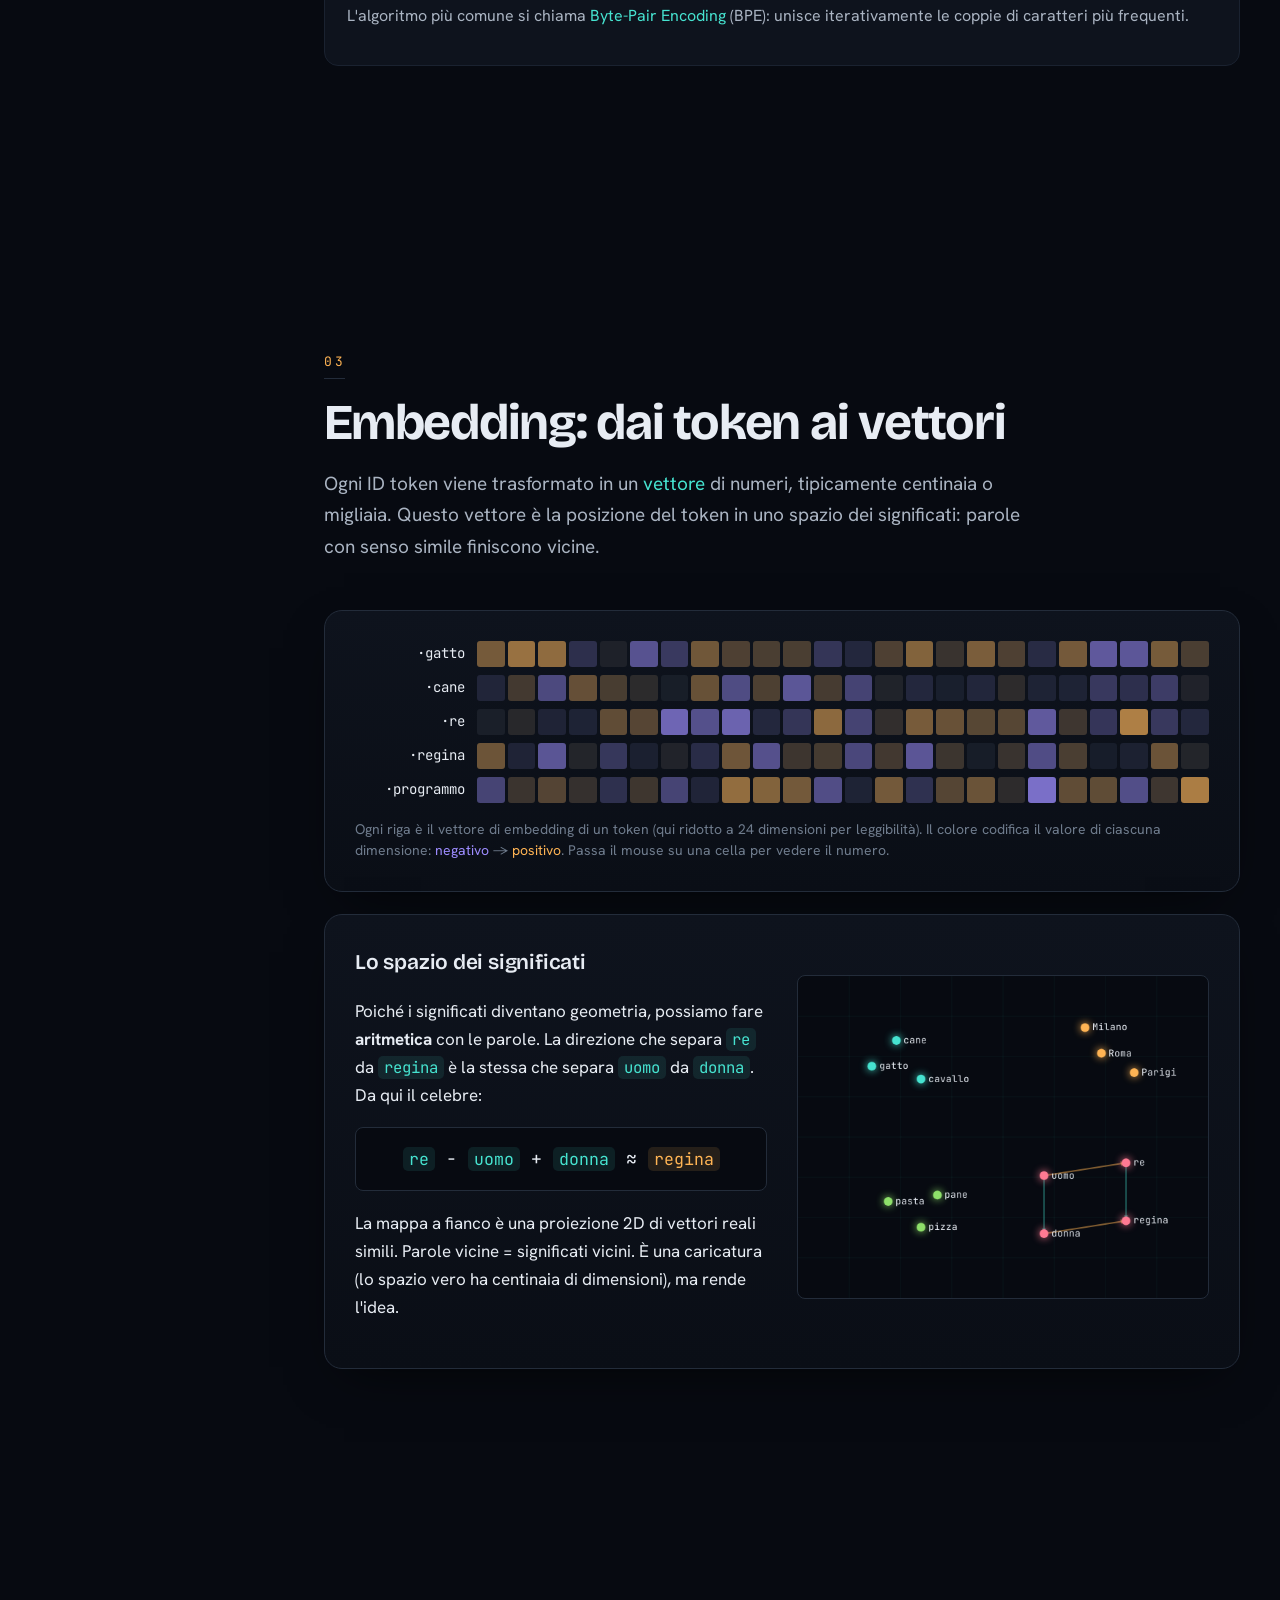
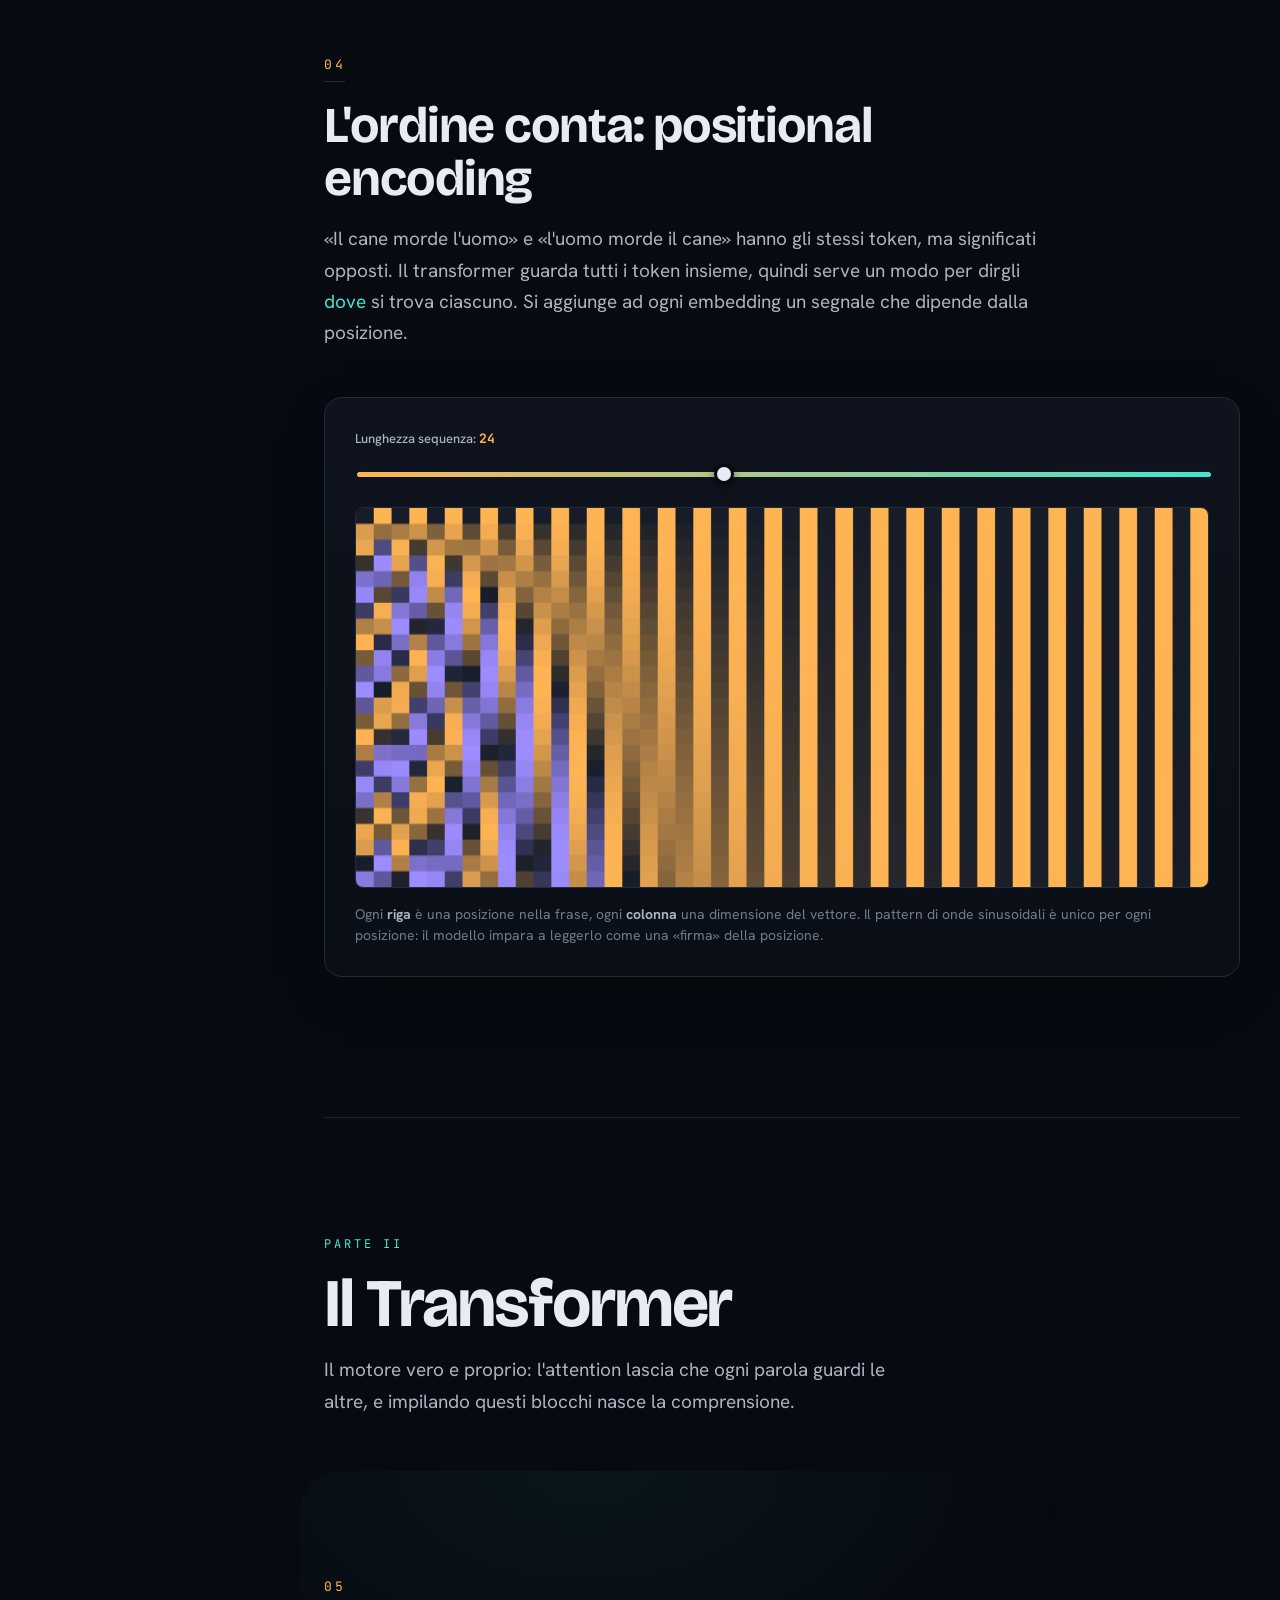
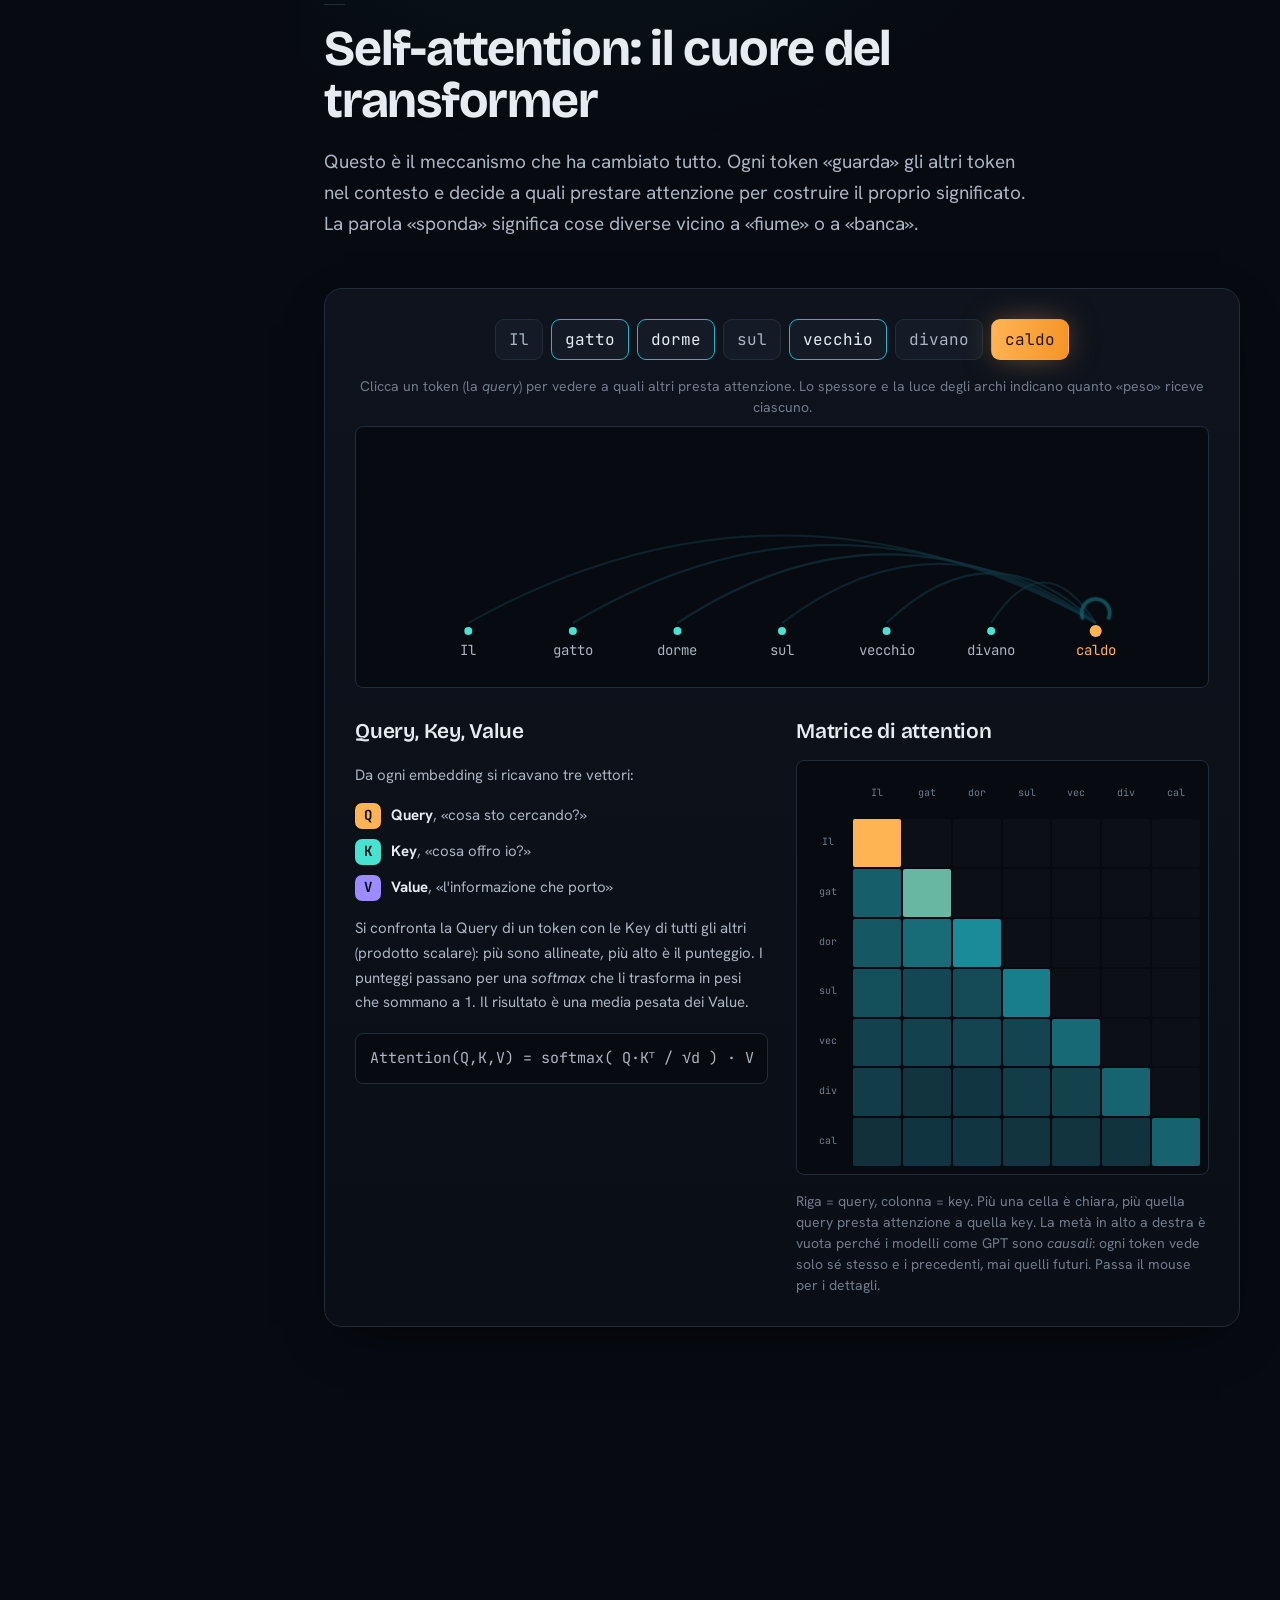
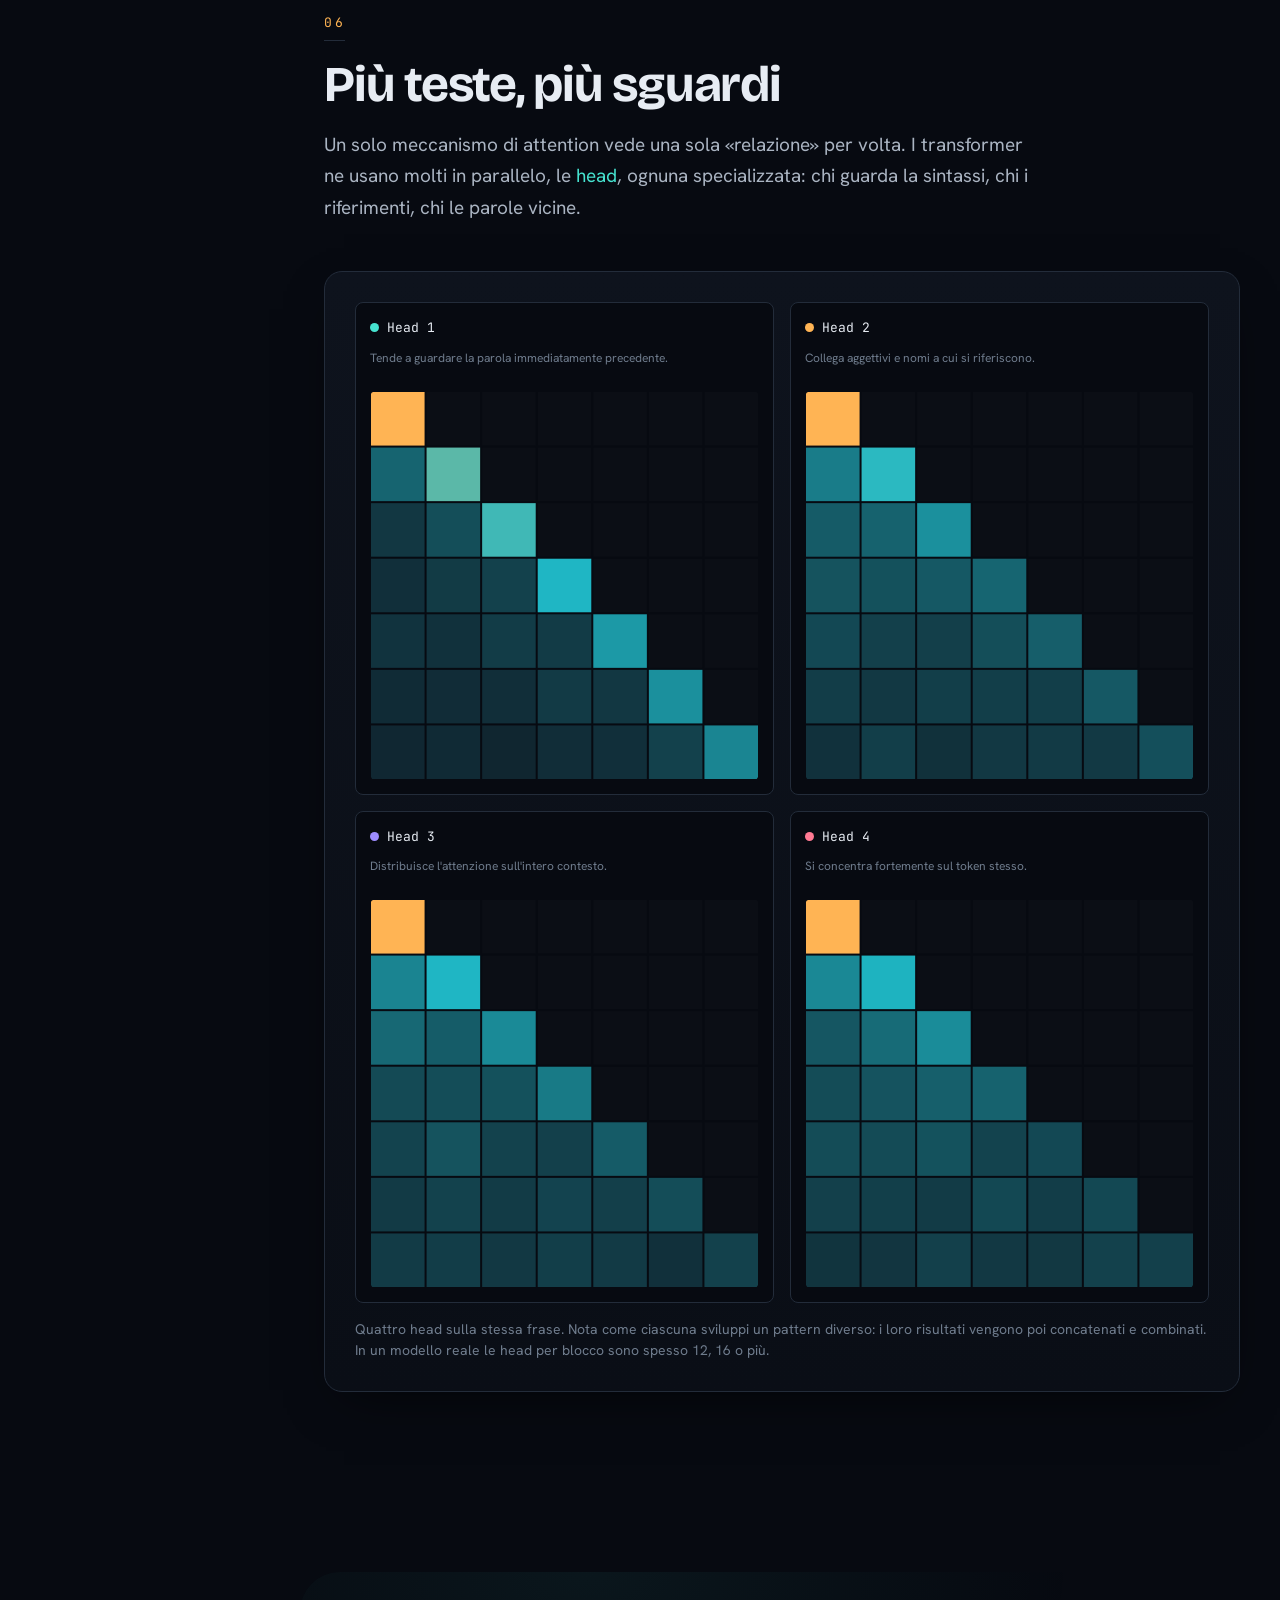
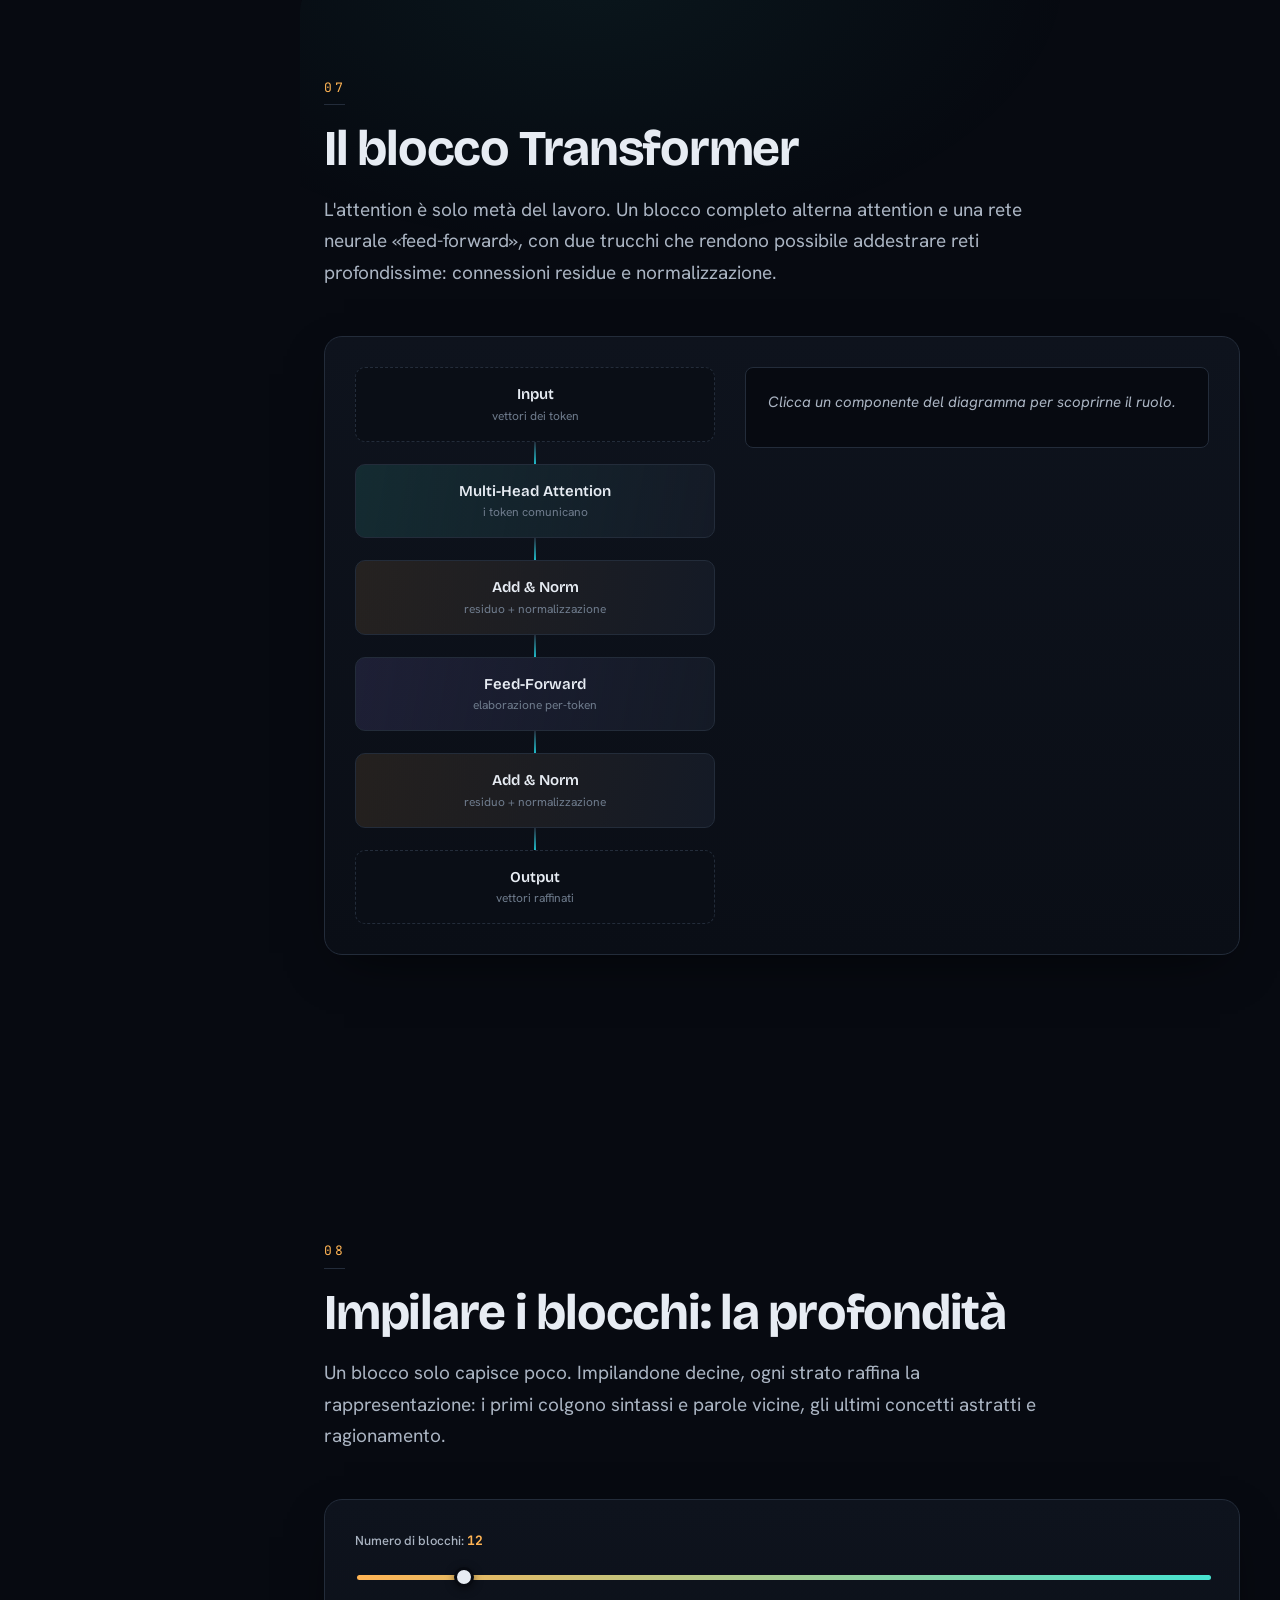
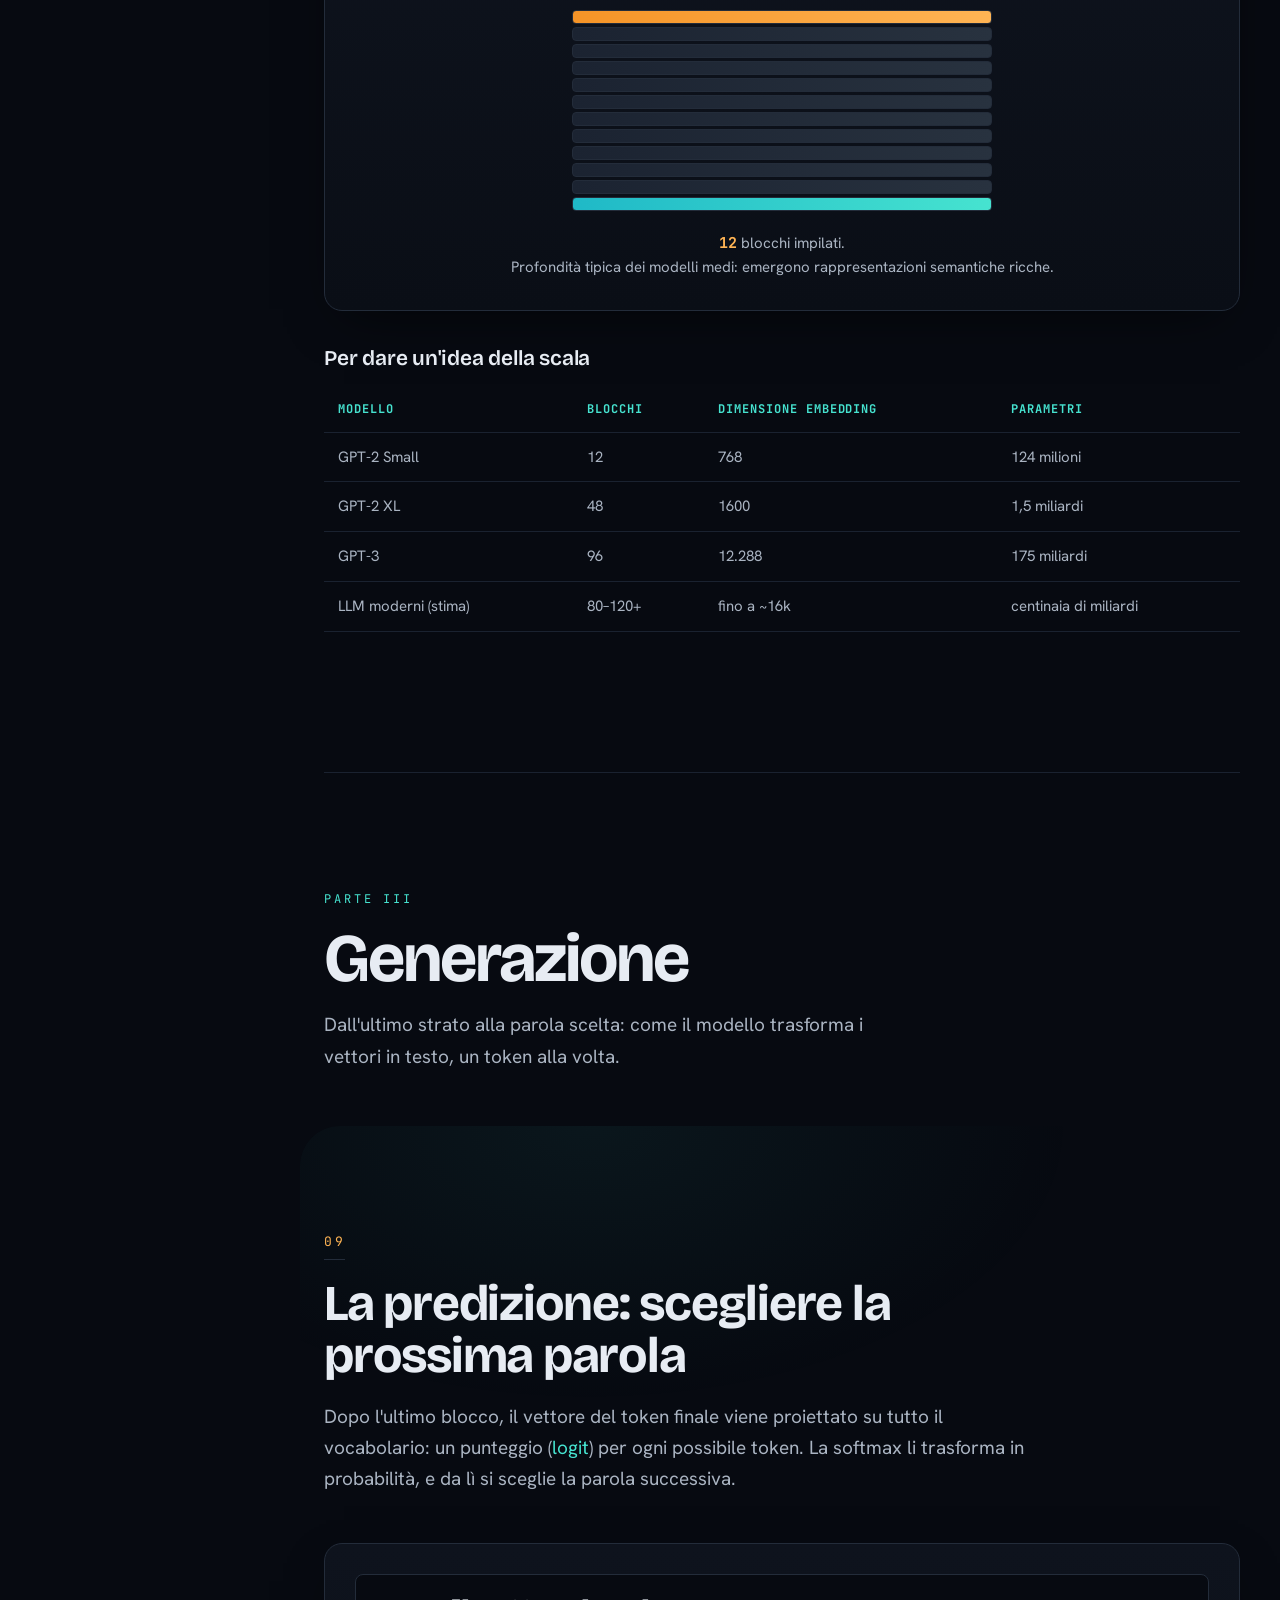
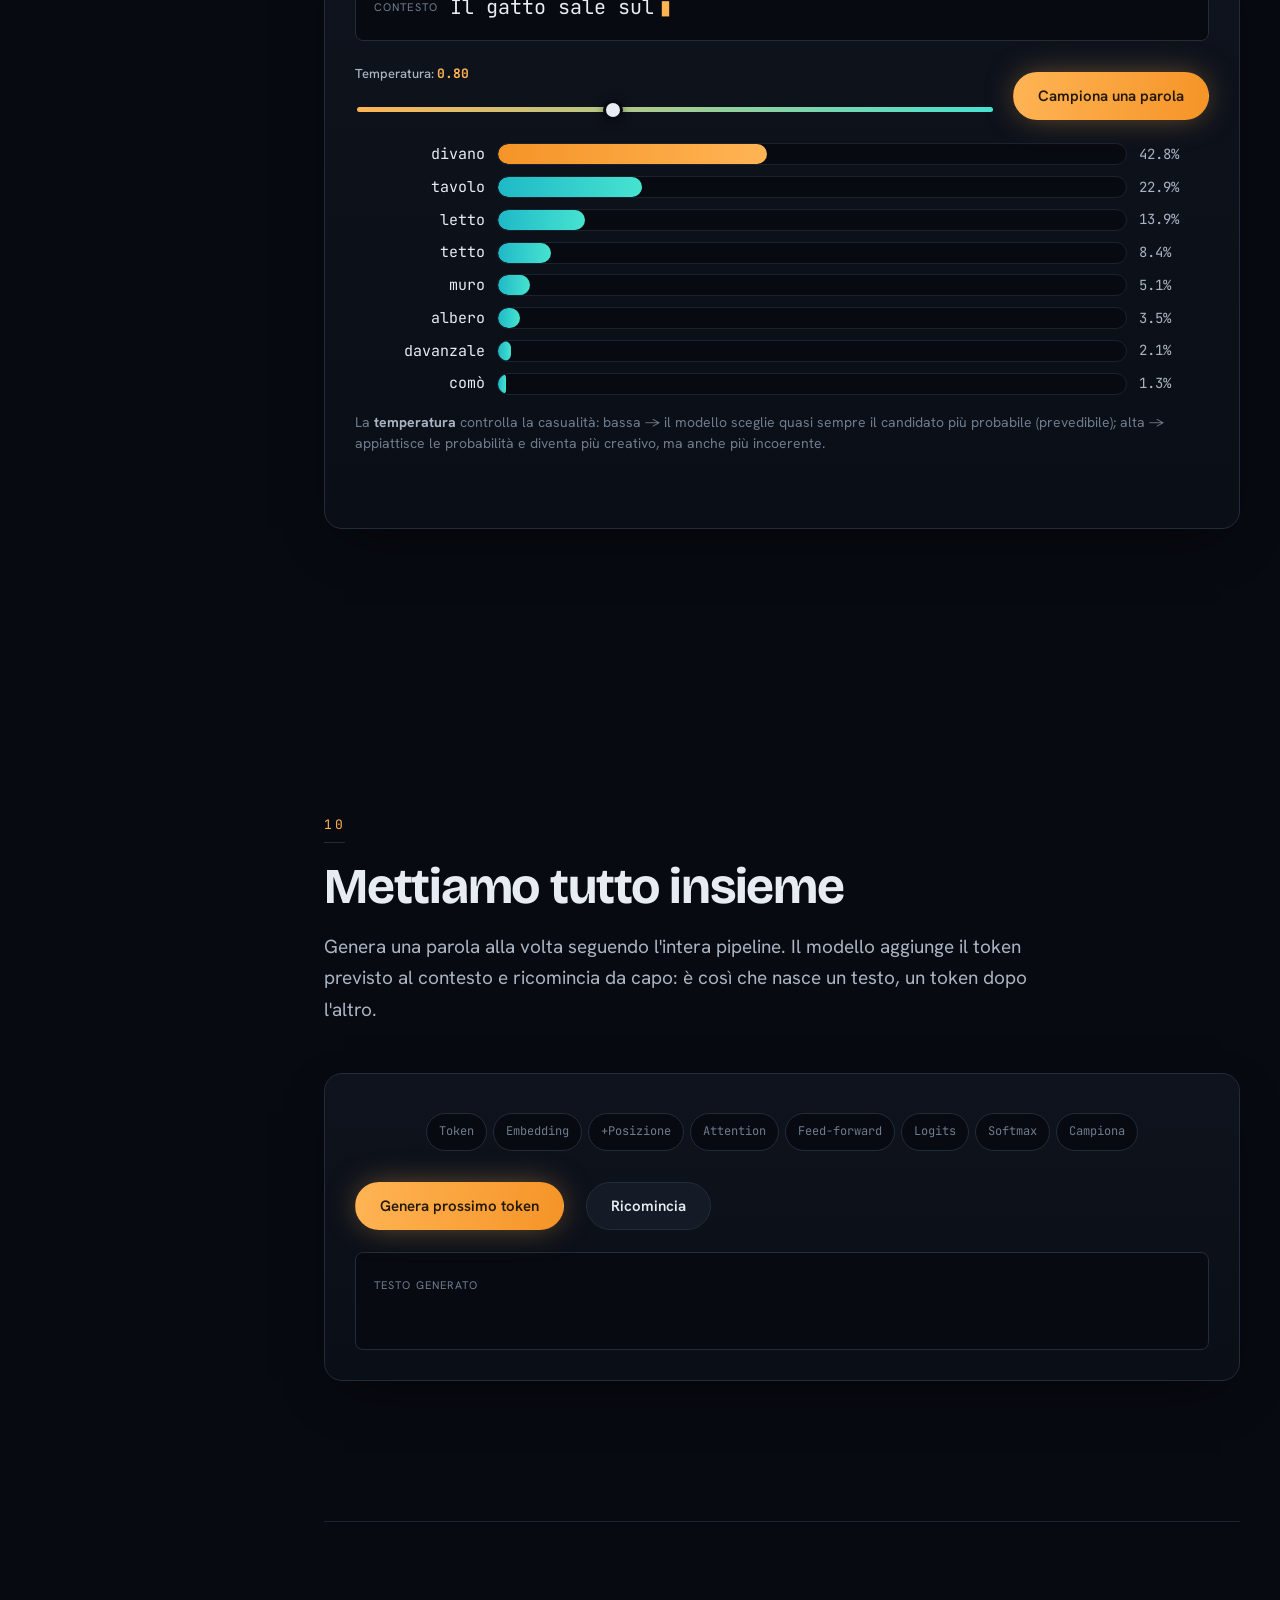
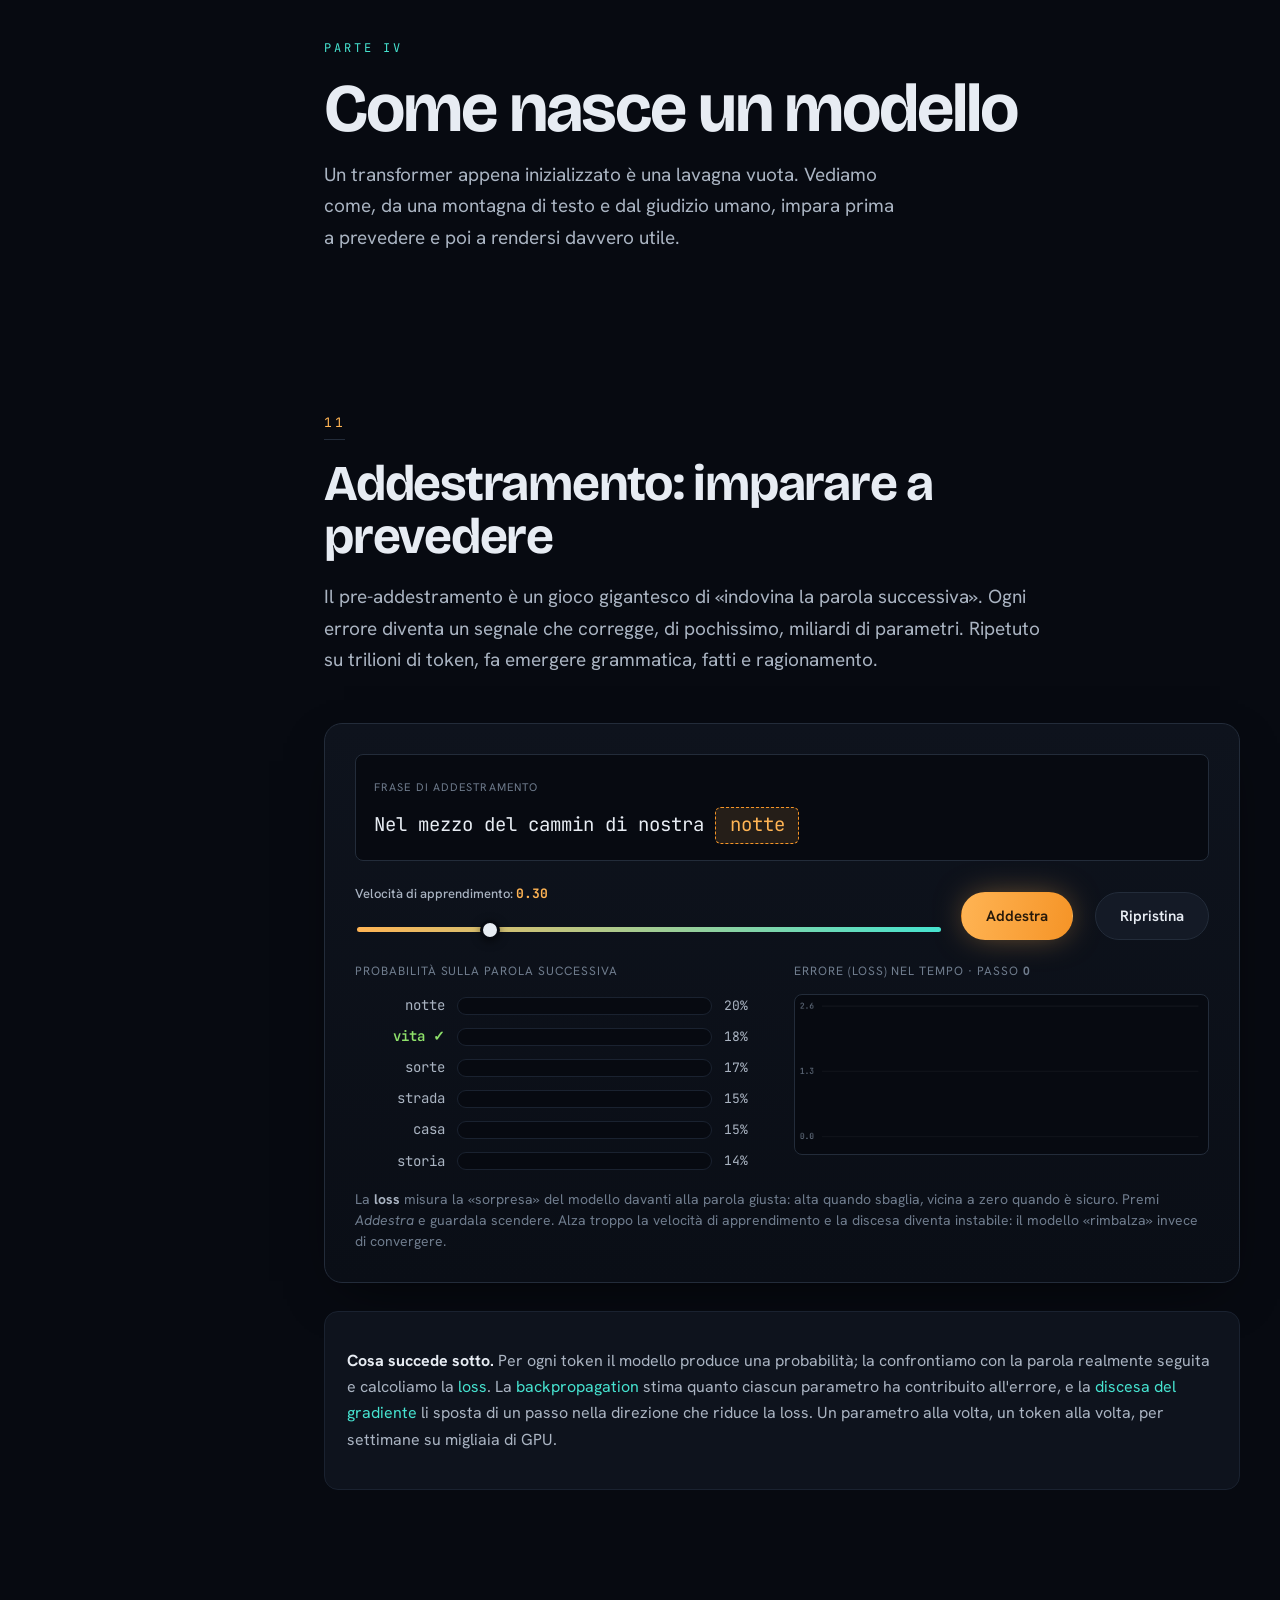
==== commit b180ed1d: "Aggiunge sezioni Addestramento, Fine-tuning, Reasoning e RAG Quattro nuove sezioni interattive: pre-" ====
--- a/index.html
+++ b/index.html
@@ -87,6 +87,17 @@
       </div>
     </section>
 
+    <div class="shell">
+      <aside class="toc" id="toc" aria-label="Indice della guida"></aside>
+      <div class="shell__main">
+
+      <!-- ===================== PARTE I ===================== -->
+      <header class="part" id="p-fondamenta" data-reveal>
+        <span class="part__kicker"></span>
+        <h2 class="part__title">Fondamenta</h2>
+        <p class="part__desc">Dal testo grezzo ai vettori: come una frase diventa una sequenza di numeri ricchi di significato, pronti per il modello.</p>
+      </header>
+
     <!-- ===================== PANORAMICA ===================== -->
     <section class="section" id="panoramica" data-reveal>
       <div class="section__head">
@@ -211,6 +222,13 @@
           modello impara a leggerlo come una «firma» della posizione.</p>
       </div>
     </section>
+
+      <!-- ===================== PARTE II ===================== -->
+      <header class="part" id="p-transformer" data-reveal>
+        <span class="part__kicker"></span>
+        <h2 class="part__title">Il Transformer</h2>
+        <p class="part__desc">Il motore vero e proprio: l'attention lascia che ogni parola guardi le altre, e impilando questi blocchi nasce la comprensione.</p>
+      </header>
 
     <!-- ===================== ATTENTION ===================== -->
     <section class="section section--feature" id="attention" data-reveal>
@@ -337,6 +355,13 @@
       </div>
     </section>
 
+      <!-- ===================== PARTE III ===================== -->
+      <header class="part" id="p-generazione" data-reveal>
+        <span class="part__kicker"></span>
+        <h2 class="part__title">Generazione</h2>
+        <p class="part__desc">Dall'ultimo strato alla parola scelta: come il modello trasforma i vettori in testo, un token alla volta.</p>
+      </header>
+
     <!-- ===================== PREDIZIONE ===================== -->
     <section class="section section--feature" id="predizione" data-reveal>
       <div class="section__head">
@@ -393,6 +418,193 @@
           <span class="output__label">Testo generato</span>
           <p class="loop__text" id="loopText"></p>
         </div>
+      </div>
+    </section>
+
+      <!-- ===================== PARTE · COME NASCE UN MODELLO ===================== -->
+      <header class="part" id="p-nascita" data-reveal>
+        <span class="part__kicker"></span>
+        <h2 class="part__title">Come nasce un modello</h2>
+        <p class="part__desc">Un transformer appena inizializzato è una lavagna vuota. Vediamo come, da una montagna di testo e dal giudizio umano, impara prima a prevedere e poi a rendersi davvero utile.</p>
+      </header>
+
+    <!-- ===================== ADDESTRAMENTO ===================== -->
+    <section class="section" id="addestramento" data-reveal>
+      <div class="section__head">
+        <span class="section__num"></span>
+        <h2 class="section__title">Addestramento: imparare a prevedere</h2>
+        <p class="section__sub">
+          Il pre-addestramento è un gioco gigantesco di «indovina la parola successiva». Ogni errore
+          diventa un segnale che corregge, di pochissimo, miliardi di parametri. Ripetuto su trilioni
+          di token, fa emergere grammatica, fatti e ragionamento.
+        </p>
+      </div>
+
+      <div class="demo" data-demo="train">
+        <div class="train-task">
+          <span class="output__label">Frase di addestramento</span>
+          <p class="train-sentence">Nel mezzo del cammin di nostra <span class="train-blank" id="trainBlank">?</span></p>
+        </div>
+
+        <div class="demo__controls demo__controls--inline">
+          <label class="field field--slider">
+            <span class="field__label">Velocità di apprendimento: <b id="lrVal">0.30</b></span>
+            <input type="range" id="lrSlider" min="5" max="120" value="30" />
+          </label>
+          <button class="btn btn--primary" id="trainStep">Addestra</button>
+          <button class="btn btn--ghost" id="trainReset">Ripristina</button>
+        </div>
+
+        <div class="train-grid">
+          <div class="train-panel">
+            <span class="train-cap">Probabilità sulla parola successiva</span>
+            <div class="train-bars" id="trainBars"></div>
+          </div>
+          <div class="train-panel">
+            <span class="train-cap">Errore (loss) nel tempo · passo <b id="trainStepN">0</b></span>
+            <canvas id="trainCanvas" width="520" height="200" aria-label="Curva della loss durante l'addestramento"></canvas>
+          </div>
+        </div>
+
+        <p class="demo__hint" id="trainHint">La <strong>loss</strong> misura la «sorpresa» del modello
+          davanti alla parola giusta: alta quando sbaglia, vicina a zero quando è sicuro. Premi
+          <em>Addestra</em> e guardala scendere. Alza troppo la velocità di apprendimento e la discesa
+          diventa instabile: il modello «rimbalza» invece di convergere.</p>
+      </div>
+
+      <div class="note">
+        <p><strong>Cosa succede sotto.</strong> Per ogni token il modello produce una probabilità; la
+        confrontiamo con la parola realmente seguita e calcoliamo la <em>loss</em>. La
+        <em>backpropagation</em> stima quanto ciascun parametro ha contribuito all'errore, e la
+        <em>discesa del gradiente</em> li sposta di un passo nella direzione che riduce la loss. Un
+        parametro alla volta, un token alla volta, per settimane su migliaia di GPU.</p>
+      </div>
+    </section>
+
+    <!-- ===================== FINE-TUNING / RLHF ===================== -->
+    <section class="section section--feature" id="finetuning" data-reveal>
+      <div class="section__head">
+        <span class="section__num"></span>
+        <h2 class="section__title">Fine-tuning e RLHF: da «sa tutto» a «è utile»</h2>
+        <p class="section__sub">
+          Dopo il pre-addestramento il modello conosce la lingua, ma non sa di dover essere d'aiuto:
+          completa il testo e basta. Due fasi lo trasformano in un assistente, l'<em>instruction
+          tuning</em> e l'allineamento alle preferenze umane.
+        </p>
+      </div>
+
+      <div class="ft-stages">
+        <div class="ft-stage">
+          <span class="ft-stage__n">1</span>
+          <h3 class="h3">Pre-addestramento</h3>
+          <p>Prevede la parola successiva su mezzo internet. Sa <em>come</em> parla il mondo, ma a «Qual
+            è la capitale?» potrebbe rispondere con un'altra domanda.</p>
+        </div>
+        <div class="ft-stage">
+          <span class="ft-stage__n">2</span>
+          <h3 class="h3">Instruction tuning</h3>
+          <p>Lo si addestra su esempi di <em>istruzione → risposta utile</em> scritti da persone. Impara
+            il formato «domanda e risposta» e a seguire le richieste.</p>
+        </div>
+        <div class="ft-stage">
+          <span class="ft-stage__n">3</span>
+          <h3 class="h3">Allineamento (RLHF)</h3>
+          <p>Le persone indicano quale tra due risposte preferiscono. Da qui nasce un <em>modello di
+            ricompensa</em> che spinge il modello verso risposte migliori.</p>
+        </div>
+      </div>
+
+      <div class="demo" data-demo="rlhf">
+        <h3 class="h3">Diventa tu l'annotatore</h3>
+        <p class="ds4-lead">Per ogni richiesta scegli la risposta che preferisci. Ogni scelta insegna al
+          <em>modello di ricompensa</em> che cosa premiare.</p>
+
+        <div class="rlhf-stage" id="rlhfStage">
+          <div class="rlhf-prompt"><span class="output__label">Richiesta</span> <span id="rlhfPrompt"></span></div>
+          <div class="rlhf-cards" id="rlhfCards"></div>
+          <div class="rlhf-prog" id="rlhfProg"></div>
+        </div>
+
+        <div class="rlhf-reward">
+          <div class="rlhf-reward__head">
+            <span class="field__label">Cosa premia il modello di ricompensa</span>
+            <button class="btn btn--ghost btn--sm" id="rlhfReset">Ricomincia</button>
+          </div>
+          <div class="rlhf-bars" id="rlhfBars"></div>
+        </div>
+
+        <div class="rlhf-result" id="rlhfResult"></div>
+
+        <p class="demo__hint">Nota: il modello di ricompensa impara <em>le tue</em> preferenze, quali
+          che siano. Per questo chi annota i dati, e con quali criteri, incide profondamente sul
+          comportamento finale del modello.</p>
+      </div>
+    </section>
+
+      <!-- ===================== PARTE IV ===================== -->
+      <header class="part" id="p-avanzate" data-reveal>
+        <span class="part__kicker"></span>
+        <h2 class="part__title">Capacità avanzate</h2>
+        <p class="part__desc">Oltre il meccanismo di base: far ragionare il modello passo per passo e provare a guardare dentro le sue rappresentazioni.</p>
+      </header>
+
+    <!-- ===================== REASONING ===================== -->
+    <section class="section" id="reasoning" data-reveal>
+      <div class="section__head">
+        <span class="section__num"></span>
+        <h2 class="section__title">Reasoning: pensare prima di rispondere</h2>
+        <p class="section__sub">
+          Un modello può sparare la prima risposta che gli viene, oppure prendersi del tempo per
+          ragionare a voce alta, un passo alla volta. Sui problemi a più passaggi questo «pensiero»
+          intermedio cambia tutto: è la differenza tra tirare a indovinare e arrivarci davvero.
+        </p>
+      </div>
+
+      <div class="demo" data-demo="reason">
+        <div class="reason-task">
+          <span class="output__label">Problema</span>
+          <p class="reason-problem" id="reasonProblem"></p>
+        </div>
+
+        <div class="demo__controls demo__controls--inline">
+          <div class="demo__chips" id="reasonChips">
+            <button class="chip-btn" data-mode="diretto">Risposta diretta</button>
+            <button class="chip-btn" data-mode="ragionato">Ragiona passo per passo</button>
+          </div>
+        </div>
+
+        <div class="demo__controls demo__controls--inline">
+          <label class="field field--slider">
+            <span class="field__label">Budget di pensiero: <b id="reasonBudgetVal">100%</b></span>
+            <input type="range" id="reasonBudget" min="0" max="100" value="100" />
+          </label>
+          <button class="btn btn--primary" id="reasonSolve">Risolvi</button>
+        </div>
+
+        <div class="reason-grid">
+          <div class="reason-panel">
+            <span class="train-cap">Catena di ragionamento</span>
+            <div class="reason-stream" id="reasonStream"></div>
+            <div class="reason-answer" id="reasonAnswer"></div>
+          </div>
+          <div class="reason-panel">
+            <span class="train-cap">Accuratezza (illustrativa)</span>
+            <div class="reason-gauge"><span class="reason-gauge__fill" id="reasonAcc"></span></div>
+            <canvas id="reasonCanvas" width="360" height="200" aria-label="Accuratezza in funzione del budget di pensiero"></canvas>
+          </div>
+        </div>
+
+        <p class="demo__hint">Più «budget di pensiero» concedi, più passaggi il modello può svolgere e
+          più sale l'accuratezza, fino a un punto in cui altri passi aggiungono poco. La risposta
+          diretta, invece, resta su un livello basso e fisso: salta il ragionamento e spesso sbaglia.
+          È l'idea del <em>test-time compute</em>, pensare di più al momento della risposta.</p>
+      </div>
+
+      <div class="note">
+        <p><strong>Perché funziona.</strong> Scrivere i passaggi intermedi, la
+        <em>chain-of-thought</em>, dà al modello uno spazio in cui scomporre il problema: ogni passo
+        diventa il contesto del successivo, invece di pretendere la risposta in un colpo solo. Non è
+        magia, è lo stesso modello che si concede più spazio per lavorare.</p>
       </div>
     </section>
 
@@ -464,6 +676,13 @@
         <em>monosemanticity</em>.</p>
       </div>
     </section>
+
+      <!-- ===================== PARTE V ===================== -->
+      <header class="part" id="p-pratica" data-reveal>
+        <span class="part__kicker"></span>
+        <h2 class="part__title">Nel mondo reale</h2>
+        <p class="part__desc">Dalla teoria all'uso quotidiano: come far girare un modello potente sul proprio computer e come collegarlo a fonti esterne perché risponda con fatti reali e aggiornati.</p>
+      </header>
 
     <!-- ===================== INFERENZA LOCALE / DS4 ===================== -->
     <section class="section section--feature" id="inferenza-locale" data-reveal>
@@ -573,6 +792,58 @@
         <em>llama.cpp</em> e GGML. È un ottimo esempio di cosa significhi, oggi, «possedere» un modello.</p>
       </div>
     </section>
+
+    <!-- ===================== RAG ===================== -->
+    <section class="section section--feature" id="rag" data-reveal>
+      <div class="section__head">
+        <span class="section__num"></span>
+        <h2 class="section__title">RAG: dare al modello le fonti giuste</h2>
+        <p class="section__sub">
+          Un modello sa solo ciò che ha visto in addestramento, e quando non sa rischia di
+          «inventare». Il RAG (Retrieval-Augmented Generation) risolve così: prima cerca i documenti
+          più pertinenti in una base di conoscenza, poi risponde basandosi su quelli.
+        </p>
+      </div>
+
+      <div class="demo" data-demo="rag">
+        <label class="field rag-search">
+          <span class="field__label">Fai una domanda</span>
+          <input type="text" class="field__input" id="ragInput" placeholder="Es. Cosa mangia un felino?" autocomplete="off" />
+        </label>
+        <div class="demo__chips" id="ragChips"></div>
+
+        <div class="rag-grid">
+          <div class="rag-panel">
+            <span class="train-cap">Base di conoscenza · ordinata per pertinenza</span>
+            <div class="rag-list" id="ragList"></div>
+          </div>
+          <div class="rag-panel">
+            <span class="train-cap">Contesto recuperato</span>
+            <div class="rag-context" id="ragContext"></div>
+            <div class="rag-answer" id="ragAnswer"></div>
+          </div>
+        </div>
+
+        <p class="demo__hint">Ogni documento ha un punteggio di <em>somiglianza semantica</em> con la
+          domanda: i più alti (evidenziati) vengono «recuperati» e passati al modello come contesto,
+          così la risposta è ancorata a fonti reali. Prova una domanda fuori tema: senza documenti
+          vicini, il modello dovrebbe affidarsi alla sola memoria, col rischio di allucinare.</p>
+      </div>
+
+      <div class="note">
+        <p><strong>Perché conta.</strong> Il RAG rende il modello aggiornabile senza ri-addestrarlo:
+        basta cambiare i documenti. È il modo più comune per dare a un LLM conoscenza privata o
+        recente, dai manuali aziendali alle notizie di oggi, riducendo le allucinazioni e
+        permettendo di citare le fonti.</p>
+      </div>
+    </section>
+
+      <!-- ===================== RIFERIMENTO ===================== -->
+      <header class="part part--ref" id="p-riferimento" data-reveal>
+        <span class="part__kicker"></span>
+        <h2 class="part__title">Riferimento</h2>
+        <p class="part__desc">I termini chiave in una frase ciascuno e i materiali per andare oltre.</p>
+      </header>
 
     <!-- ===================== GLOSSARIO ===================== -->
     <section class="section" id="glossario" data-reveal>
@@ -626,6 +897,9 @@
       </div>
     </section>
 
+      </div>
+    </div>
+
   </main>
 
   <footer class="footer">
--- a/css/styles.css
+++ b/css/styles.css
@@ -184,14 +184,15 @@
 .btn--primary:hover { box-shadow: 0 0 40px -4px rgba(255, 180, 84, 0.7); transform: translateY(-2px); }
 .btn--ghost { background: var(--ink-700); color: var(--fg); border-color: var(--line); }
 .btn--ghost:hover { background: var(--ink-600); border-color: var(--cyan-deep); transform: translateY(-2px); }
+.btn--sm { font-size: 13px; padding: 8px 16px; }
 
 /* ===================== SEZIONI ===================== */
 .section {
   position: relative; z-index: 2;
-  max-width: var(--maxw); margin: 0 auto; padding: clamp(70px, 11vw, 140px) clamp(16px, 4vw, 40px);
+  padding: clamp(70px, 11vw, 140px) 0;
 }
 .section--feature::before {
-  content: ""; position: absolute; inset: 40px -40px; z-index: -1; border-radius: 40px;
+  content: ""; position: absolute; inset: 40px -24px; z-index: -1; border-radius: 40px;
   background: radial-gradient(700px 400px at 30% 0%, rgba(70, 227, 208, 0.06), transparent 70%);
 }
 .section__head { max-width: 720px; margin-bottom: 48px; }
@@ -551,6 +552,201 @@
 .ds4-card p { font-size: 14px; color: var(--fg-soft); margin: 0; line-height: 1.55; }
 .ds4-card em { color: var(--amber); font-style: normal; }
 
+/* ===================== ADDESTRAMENTO ===================== */
+.train-task { background: var(--ink-900); border: 1px solid var(--line); border-radius: var(--radius-sm); padding: 16px 18px; margin-bottom: 22px; }
+.train-sentence { font-family: var(--mono); font-size: 19px; color: var(--fg); margin: 8px 0 0; line-height: 1.6; }
+.train-blank { display: inline-block; min-width: 84px; text-align: center; padding: 2px 10px; border-radius: 6px;
+  background: rgba(255,180,84,0.12); border: 1px dashed var(--amber-deep); color: var(--amber); transition: 0.3s; }
+.train-blank.is-right { background: rgba(142,224,106,0.16); border-style: solid; border-color: var(--green); color: var(--green); }
+
+.train-cap { display: block; font-size: 12px; color: var(--fg-mute); text-transform: uppercase; letter-spacing: 0.08em; margin-bottom: 12px; }
+.train-grid { display: grid; grid-template-columns: 1fr 1fr; gap: 24px; align-items: start; }
+@media (max-width: 820px) { .train-grid { grid-template-columns: 1fr; } }
+.train-panel { min-width: 0; }
+#trainCanvas { width: 100%; height: auto; display: block; border-radius: var(--radius-sm); background: var(--ink-900); border: 1px solid var(--line); }
+
+.train-bars { display: flex; flex-direction: column; gap: 8px; }
+.train-bar { display: grid; grid-template-columns: 90px 1fr 46px; gap: 12px; align-items: center; }
+.train-bar__lab { font-family: var(--mono); font-size: 14px; color: var(--fg-soft); text-align: right; }
+.train-bar--correct .train-bar__lab { color: var(--green); font-weight: 600; }
+.train-bar__track { background: var(--ink-900); border: 1px solid var(--line-soft); border-radius: 999px; height: 18px; overflow: hidden; }
+.train-bar__fill { height: 100%; width: 0; border-radius: 999px; background: linear-gradient(90deg, var(--cyan-deep), var(--cyan)); transition: width 0.25s cubic-bezier(0.2,0.8,0.2,1); }
+.train-bar--correct .train-bar__fill { background: linear-gradient(90deg, #6fc24e, var(--green)); }
+.train-bar__pct { font-family: var(--mono); font-size: 13px; color: var(--fg-soft); }
+
+/* ===================== FINE-TUNING / RLHF ===================== */
+.ft-stages { display: grid; grid-template-columns: repeat(3, 1fr); gap: 14px; margin-bottom: 26px; }
+@media (max-width: 760px) { .ft-stages { grid-template-columns: 1fr; } }
+.ft-stage { background: linear-gradient(180deg, var(--ink-700), var(--ink-800)); border: 1px solid var(--line);
+  border-radius: var(--radius); padding: 22px 20px 20px; }
+.ft-stage__n { display: inline-grid; place-items: center; width: 30px; height: 30px; border-radius: 50%;
+  font-family: var(--mono); font-weight: 700; font-size: 14px; color: var(--ink-900);
+  background: linear-gradient(100deg, var(--amber), var(--amber-deep)); box-shadow: var(--glow-amber); margin-bottom: 12px; }
+.ft-stage h3 { margin-bottom: 8px; }
+.ft-stage p { font-size: 14px; color: var(--fg-soft); margin: 0; line-height: 1.55; }
+.ft-stage em { color: var(--cyan); font-style: normal; }
+
+.rlhf-stage { background: var(--ink-900); border: 1px solid var(--line); border-radius: var(--radius-sm); padding: 20px; }
+.rlhf-prompt { font-size: 17px; color: var(--fg); margin-bottom: 16px; }
+.rlhf-prompt #rlhfPrompt { font-weight: 600; }
+.rlhf-cards { display: grid; grid-template-columns: 1fr 1fr; gap: 14px; }
+@media (max-width: 680px) { .rlhf-cards { grid-template-columns: 1fr; } }
+.rlhf-card { display: flex; flex-direction: column; gap: 10px; text-align: left; cursor: pointer; width: 100%;
+  background: var(--ink-700); border: 1px solid var(--line); border-radius: var(--radius); padding: 18px;
+  transition: transform 0.18s, border-color 0.2s, box-shadow 0.25s, opacity 0.3s; font-family: var(--body); }
+.rlhf-card:hover { transform: translateY(-3px); border-color: var(--cyan-deep); box-shadow: var(--glow-cyan); }
+.rlhf-card__tag { font-family: var(--mono); font-size: 11px; text-transform: uppercase; letter-spacing: 0.12em; color: var(--cyan); }
+.rlhf-card__text { font-size: 15px; color: var(--fg); line-height: 1.5; flex: 1; }
+.rlhf-card__pick { font-size: 13px; font-weight: 600; color: var(--fg-mute); }
+.rlhf-card:hover .rlhf-card__pick { color: var(--cyan); }
+.rlhf-card.is-picked { border-color: var(--green); box-shadow: 0 0 24px -6px rgba(142,224,106,0.5); }
+.rlhf-card.is-picked .rlhf-card__pick { color: var(--green); }
+.rlhf-card.is-picked .rlhf-card__pick::before { content: "✓ "; }
+.rlhf-card.is-faded { opacity: 0.4; }
+.rlhf-prog { font-family: var(--mono); font-size: 12px; color: var(--fg-mute); margin-top: 14px; }
+
+.rlhf-reward { margin-top: 22px; background: var(--ink-900); border: 1px solid var(--line); border-radius: var(--radius-sm); padding: 18px; }
+.rlhf-reward__head { display: flex; align-items: center; justify-content: space-between; gap: 16px; margin-bottom: 14px; }
+.rlhf-bars { display: flex; flex-direction: column; gap: 10px; }
+.rlhf-bar { display: grid; grid-template-columns: 96px 1fr; gap: 12px; align-items: center; }
+.rlhf-bar__lab { font-size: 14px; color: var(--fg-soft); text-align: right; }
+.rlhf-bar__track { background: var(--ink-800); border: 1px solid var(--line-soft); border-radius: 999px; height: 16px; overflow: hidden; }
+.rlhf-bar__fill { height: 100%; width: 0; border-radius: 999px; background: linear-gradient(90deg, var(--violet), var(--cyan)); transition: width 0.4s cubic-bezier(0.2,0.8,0.2,1); }
+.rlhf-result { margin-top: 18px; font-size: 15px; color: var(--fg-soft); line-height: 1.6; opacity: 0; transition: opacity 0.4s; }
+.rlhf-result.is-on { opacity: 1; }
+.rlhf-result b { color: var(--amber); }
+.rlhf-result strong { color: var(--fg); }
+
+/* ===================== REASONING ===================== */
+.reason-task { background: var(--ink-900); border: 1px solid var(--line); border-radius: var(--radius-sm); padding: 16px 18px; margin-bottom: 18px; }
+.reason-problem { font-size: 17px; color: var(--fg); margin: 8px 0 0; line-height: 1.6; }
+.field.is-off { opacity: 0.4; pointer-events: none; }
+.reason-grid { display: grid; grid-template-columns: 1fr 360px; gap: 24px; align-items: start; }
+@media (max-width: 820px) { .reason-grid { grid-template-columns: 1fr; } }
+.reason-panel { min-width: 0; }
+#reasonCanvas { width: 100%; height: auto; display: block; border-radius: var(--radius-sm); background: var(--ink-900); border: 1px solid var(--line); margin-top: 14px; }
+
+.reason-stream { display: flex; flex-direction: column; gap: 10px; min-height: 40px; }
+.reason-step { display: grid; grid-template-columns: 26px 1fr; gap: 12px; align-items: start;
+  background: var(--ink-900); border: 1px solid var(--line); border-radius: var(--radius-sm); padding: 12px 14px;
+  font-size: 15px; color: var(--fg-soft); line-height: 1.5;
+  opacity: 0; transform: translateY(8px); transition: opacity 0.35s, transform 0.35s; }
+.reason-step.is-in { opacity: 1; transform: none; }
+.reason-step__n { display: inline-grid; place-items: center; width: 24px; height: 24px; border-radius: 50%;
+  font-family: var(--mono); font-size: 12px; font-weight: 700; color: var(--ink-900); background: var(--cyan); }
+.reason-answer { margin-top: 16px; font-family: var(--mono); font-size: 17px; min-height: 24px; opacity: 0; transition: opacity 0.3s; }
+.reason-answer.is-on { opacity: 1; }
+.reason-answer.is-right { color: var(--green); }
+.reason-answer.is-wrong { color: var(--rose); }
+
+.reason-gauge { position: relative; height: 26px; background: var(--ink-900); border: 1px solid var(--line-soft); border-radius: 999px; overflow: hidden; }
+.reason-gauge__fill { display: grid; place-items: center; height: 100%; width: 0; border-radius: 999px;
+  font-family: var(--mono); font-size: 12px; font-weight: 700; color: var(--ink-900);
+  background: linear-gradient(90deg, var(--cyan-deep), var(--cyan)); transition: width 0.4s cubic-bezier(0.2,0.8,0.2,1); white-space: nowrap; }
+.reason-gauge.is-low .reason-gauge__fill { background: linear-gradient(90deg, #e0566f, var(--rose)); }
+
+/* ===================== RAG ===================== */
+.rag-search { margin-bottom: 12px; }
+.rag-grid { display: grid; grid-template-columns: 1fr 1fr; gap: 24px; align-items: start; margin-top: 20px; }
+@media (max-width: 820px) { .rag-grid { grid-template-columns: 1fr; } }
+.rag-panel { min-width: 0; }
+
+.rag-list { display: flex; flex-direction: column; gap: 8px; }
+.rag-doc { display: grid; grid-template-columns: 72px 1fr auto; gap: 12px; align-items: center;
+  background: var(--ink-900); border: 1px solid var(--line-soft); border-radius: var(--radius-sm); padding: 10px 12px;
+  transition: border-color 0.25s, background 0.25s; }
+.rag-doc--hit { border-color: var(--cyan-deep); background: rgba(70,227,208,0.06); }
+.rag-doc__bar { height: 8px; background: var(--ink-700); border-radius: 999px; overflow: hidden; }
+.rag-doc__fill { display: block; height: 100%; border-radius: 999px; transition: width 0.35s, background 0.35s; }
+.rag-doc__txt { font-size: 13px; color: var(--fg-soft); line-height: 1.4; }
+.rag-doc--hit .rag-doc__txt { color: var(--fg); }
+.rag-doc__score { font-family: var(--mono); font-size: 11px; color: var(--fg-mute); white-space: nowrap; }
+.rag-doc--hit .rag-doc__score { color: var(--cyan); }
+
+.rag-context { display: flex; flex-direction: column; gap: 8px; min-height: 40px; }
+.rag-chunk { font-size: 14px; color: var(--fg); line-height: 1.5; background: var(--ink-900);
+  border-left: 3px solid var(--cyan-deep); border-radius: 0 var(--radius-sm) var(--radius-sm) 0; padding: 10px 14px; }
+.rag-empty { font-size: 14px; color: var(--fg-mute); line-height: 1.5; font-style: italic; }
+.rag-answer { margin-top: 16px; background: linear-gradient(100deg, rgba(255,180,84,0.08), rgba(70,227,208,0.05));
+  border: 1px solid var(--line); border-radius: var(--radius-sm); padding: 14px 16px;
+  opacity: 0; transform: translateY(6px); transition: opacity 0.3s, transform 0.3s; }
+.rag-answer.is-on { opacity: 1; transform: none; }
+.rag-answer__lab { display: block; font-size: 11px; text-transform: uppercase; letter-spacing: 0.1em; color: var(--amber); margin-bottom: 6px; }
+.rag-answer__txt { font-size: 15px; color: var(--fg); line-height: 1.55; }
+
+/* ===================== SHELL + INDICE LATERALE ===================== */
+.shell {
+  position: relative; z-index: 2;
+  max-width: 1440px; margin: 0 auto;
+  padding: 0 clamp(16px, 4vw, 40px);
+}
+.shell__main { min-width: 0; }
+
+@media (min-width: 1040px) {
+  .shell {
+    display: grid;
+    grid-template-columns: 244px minmax(0, 1fr);
+    gap: 40px;
+    align-items: start;
+  }
+}
+
+.toc { display: none; }
+@media (min-width: 1040px) {
+  .toc {
+    display: block;
+    position: sticky; top: 80px; align-self: start;
+    margin-top: clamp(56px, 9vw, 110px);
+    max-height: calc(100vh - 110px); overflow-y: auto;
+    padding: 2px 10px 28px 0;
+    scrollbar-width: thin; scrollbar-color: var(--ink-500) transparent;
+    -webkit-mask-image: linear-gradient(180deg, transparent 0, #000 12px, #000 calc(100% - 22px), transparent 100%);
+            mask-image: linear-gradient(180deg, transparent 0, #000 12px, #000 calc(100% - 22px), transparent 100%);
+  }
+}
+.toc::-webkit-scrollbar { width: 8px; }
+.toc::-webkit-scrollbar-thumb { background: var(--ink-500); border-radius: 8px; border: 2px solid transparent; background-clip: content-box; }
+
+.toc__group { margin-bottom: 20px; }
+.toc__group-title {
+  font-family: var(--mono); font-size: 10.5px; letter-spacing: 0.16em; text-transform: uppercase;
+  color: var(--fg-mute); margin: 0 0 8px; padding-left: 13px; transition: color 0.25s;
+}
+.toc__group-title b { color: var(--cyan); font-weight: 600; }
+.toc__group.is-active .toc__group-title { color: var(--fg-soft); }
+.toc__links { display: flex; flex-direction: column; gap: 1px; border-left: 1px solid var(--line-soft); }
+.toc__link {
+  display: flex; align-items: baseline; gap: 9px;
+  padding: 5px 12px; margin-left: -1px;
+  border-left: 2px solid transparent;
+  color: var(--fg-soft); text-decoration: none; font-size: 13.5px; line-height: 1.35;
+  transition: color 0.18s, border-color 0.18s;
+}
+.toc__link:hover { color: var(--fg); }
+.toc__link.is-active { color: var(--fg); border-left-color: var(--amber); }
+.toc__n { font-family: var(--mono); font-size: 10.5px; color: var(--fg-mute); flex: none; }
+.toc__link.is-active .toc__n { color: var(--amber); }
+
+/* ===================== DIVISORI DI PARTE ===================== */
+.part {
+  position: relative;
+  padding: clamp(56px, 9vw, 110px) 0 clamp(4px, 1.5vw, 14px);
+  border-top: 1px solid var(--line-soft);
+}
+.part:first-child { border-top: 0; }
+.part__kicker {
+  font-family: var(--mono); font-size: 12px; letter-spacing: 0.24em; text-transform: uppercase;
+  color: var(--cyan); display: inline-block; margin-bottom: 16px;
+}
+.part__title {
+  font-family: var(--display); font-weight: 700; letter-spacing: -0.03em; line-height: 1;
+  font-size: clamp(36px, 6.4vw, 68px); margin: 0 0 16px;
+}
+.part__desc { color: var(--fg-soft); font-size: clamp(16px, 1.7vw, 19px); max-width: 580px; margin: 0; }
+.part--ref { padding-top: clamp(48px, 7vw, 88px); }
+.part--ref .part__title { font-size: clamp(26px, 4vw, 40px); }
+.part--ref .part__kicker { color: var(--amber); }
+
 /* ===================== FOOTER ===================== */
 .footer { position: relative; z-index: 2; border-top: 1px solid var(--line); margin-top: 60px; padding: 50px clamp(16px, 4vw, 40px); }
 .footer__inner { max-width: var(--maxw); margin: 0 auto; }
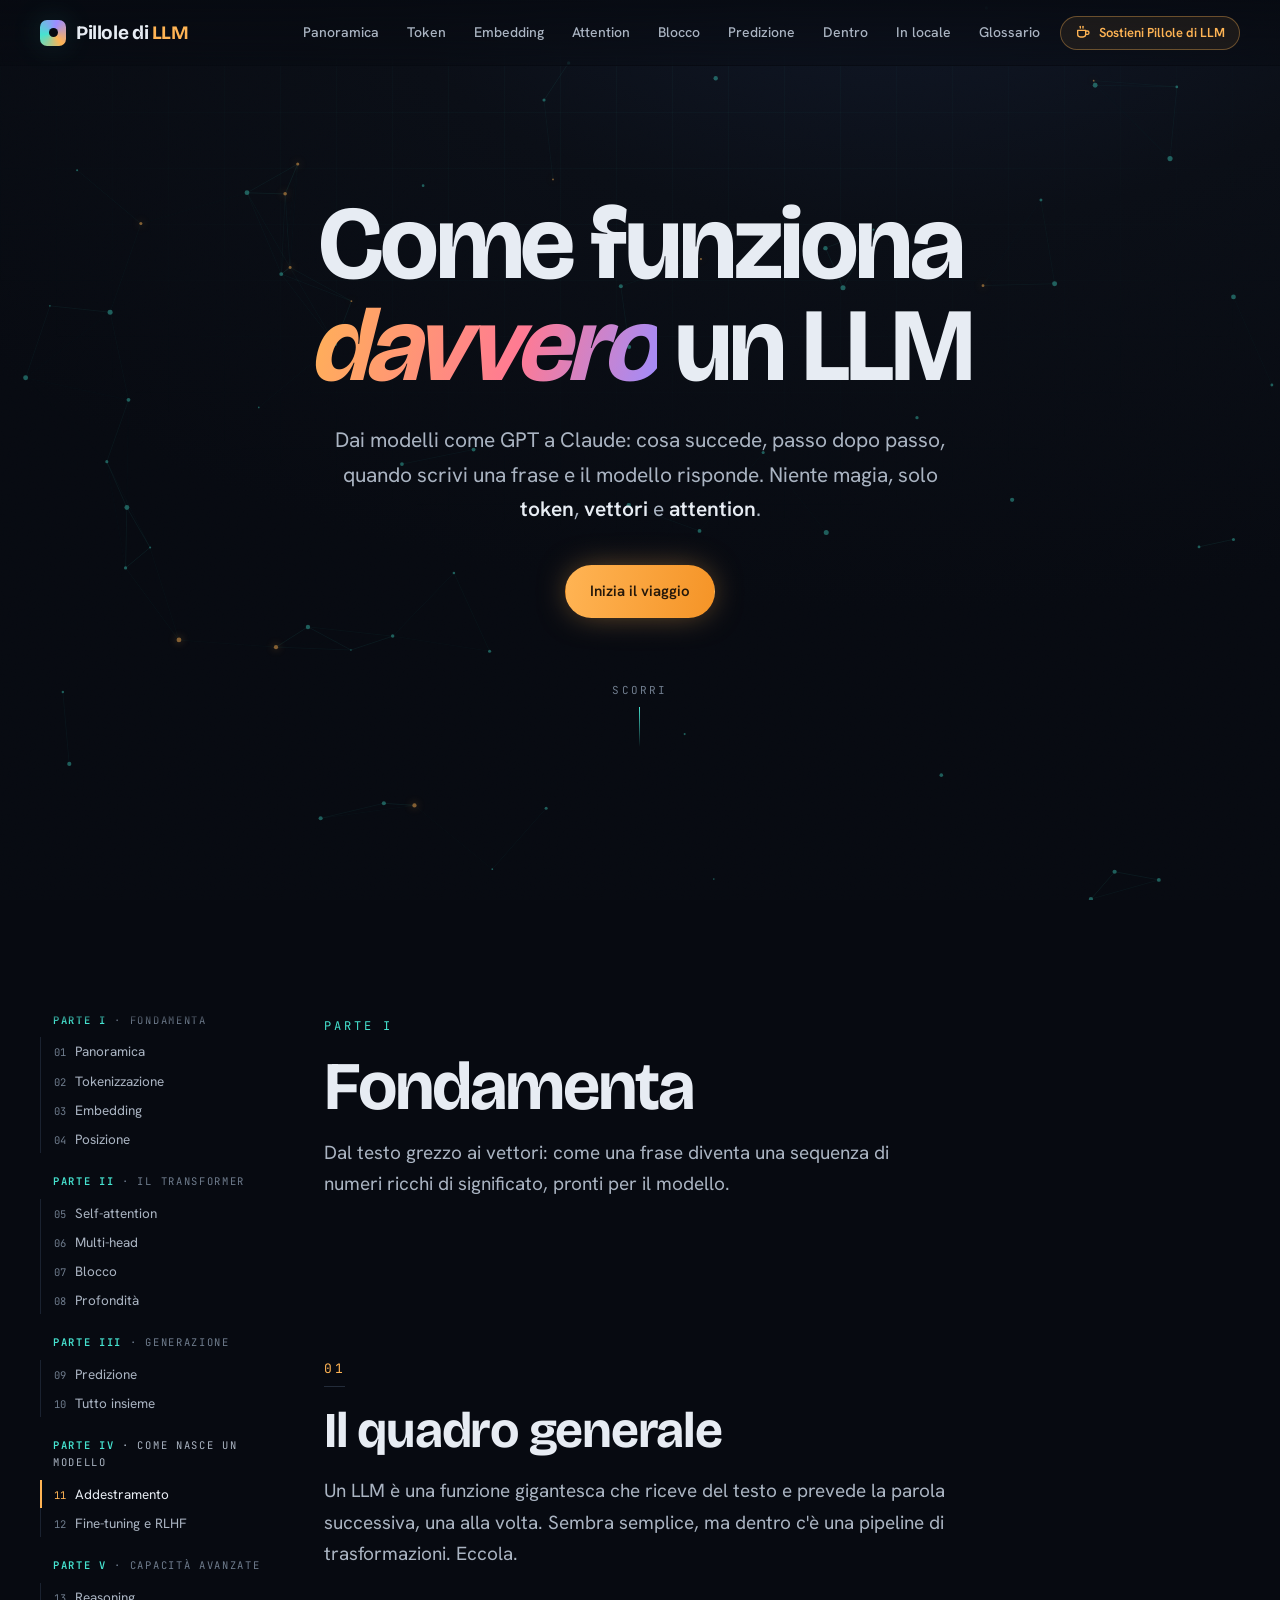
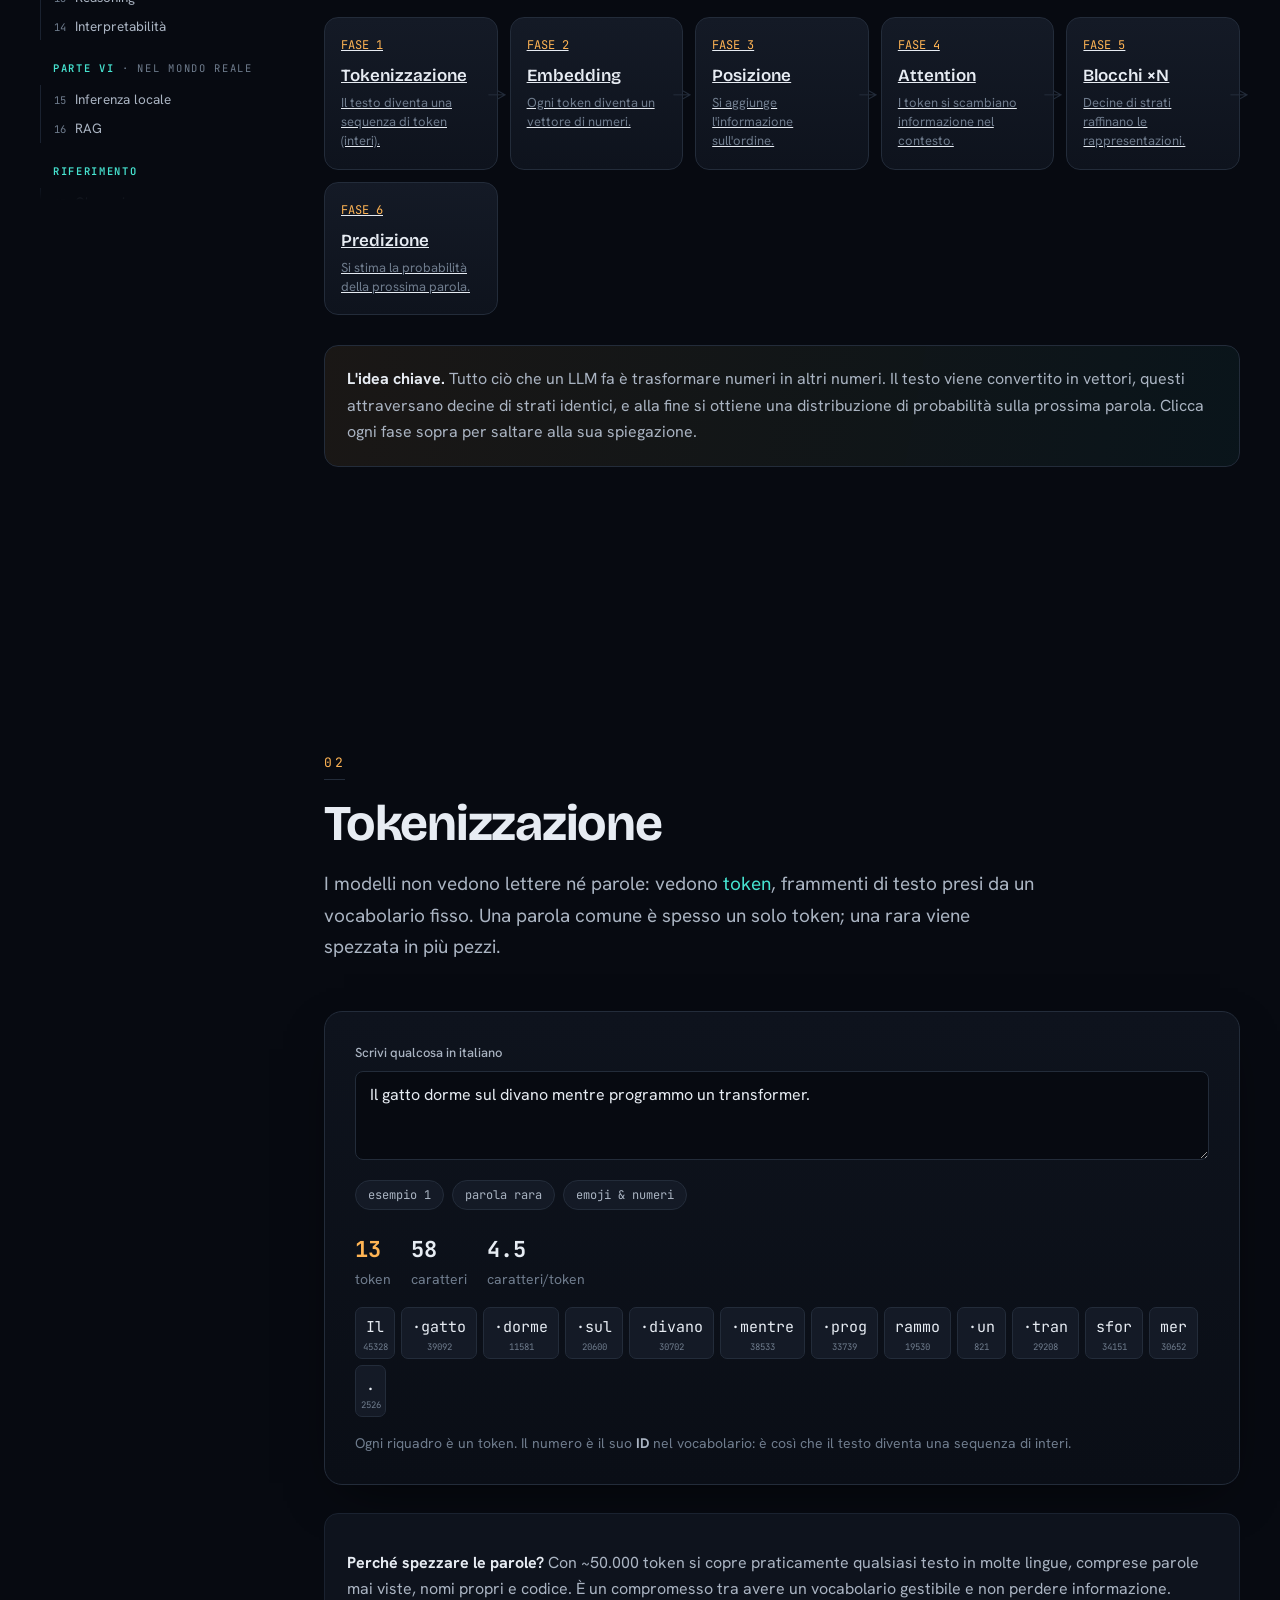
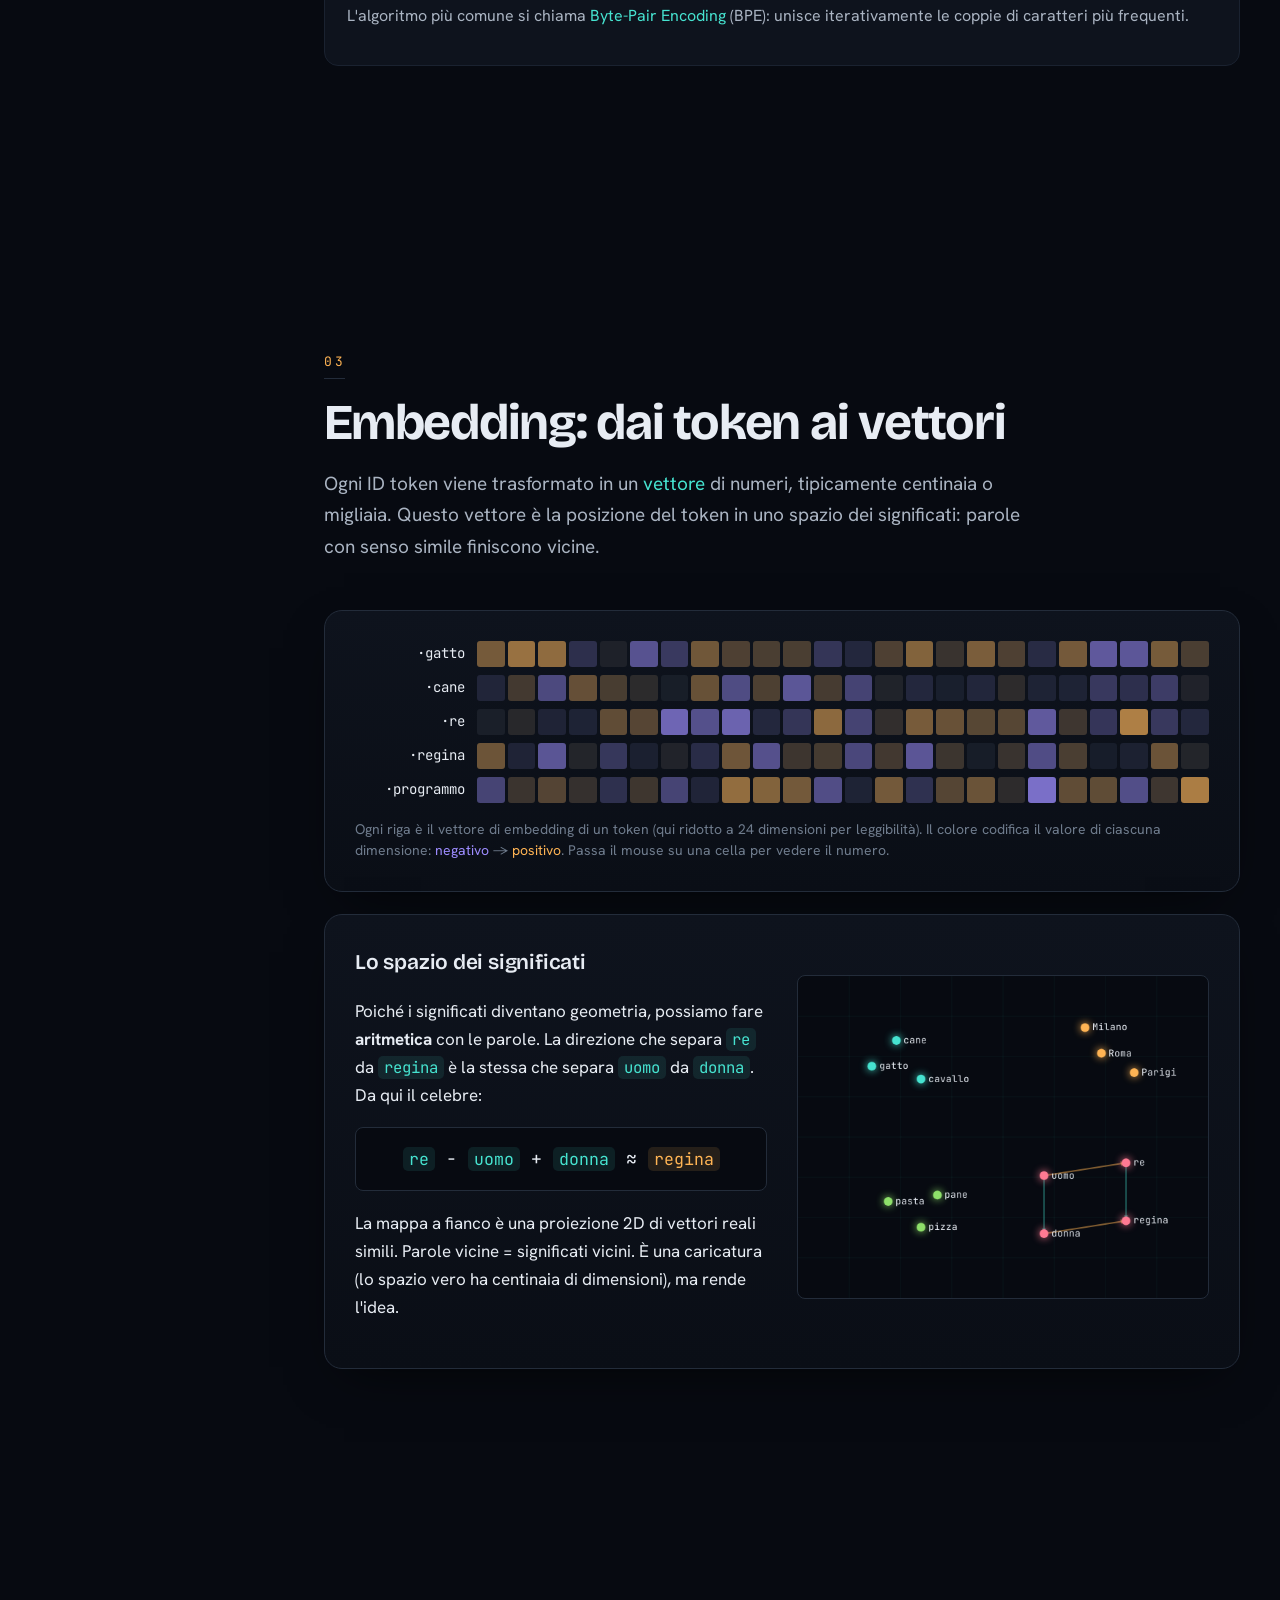
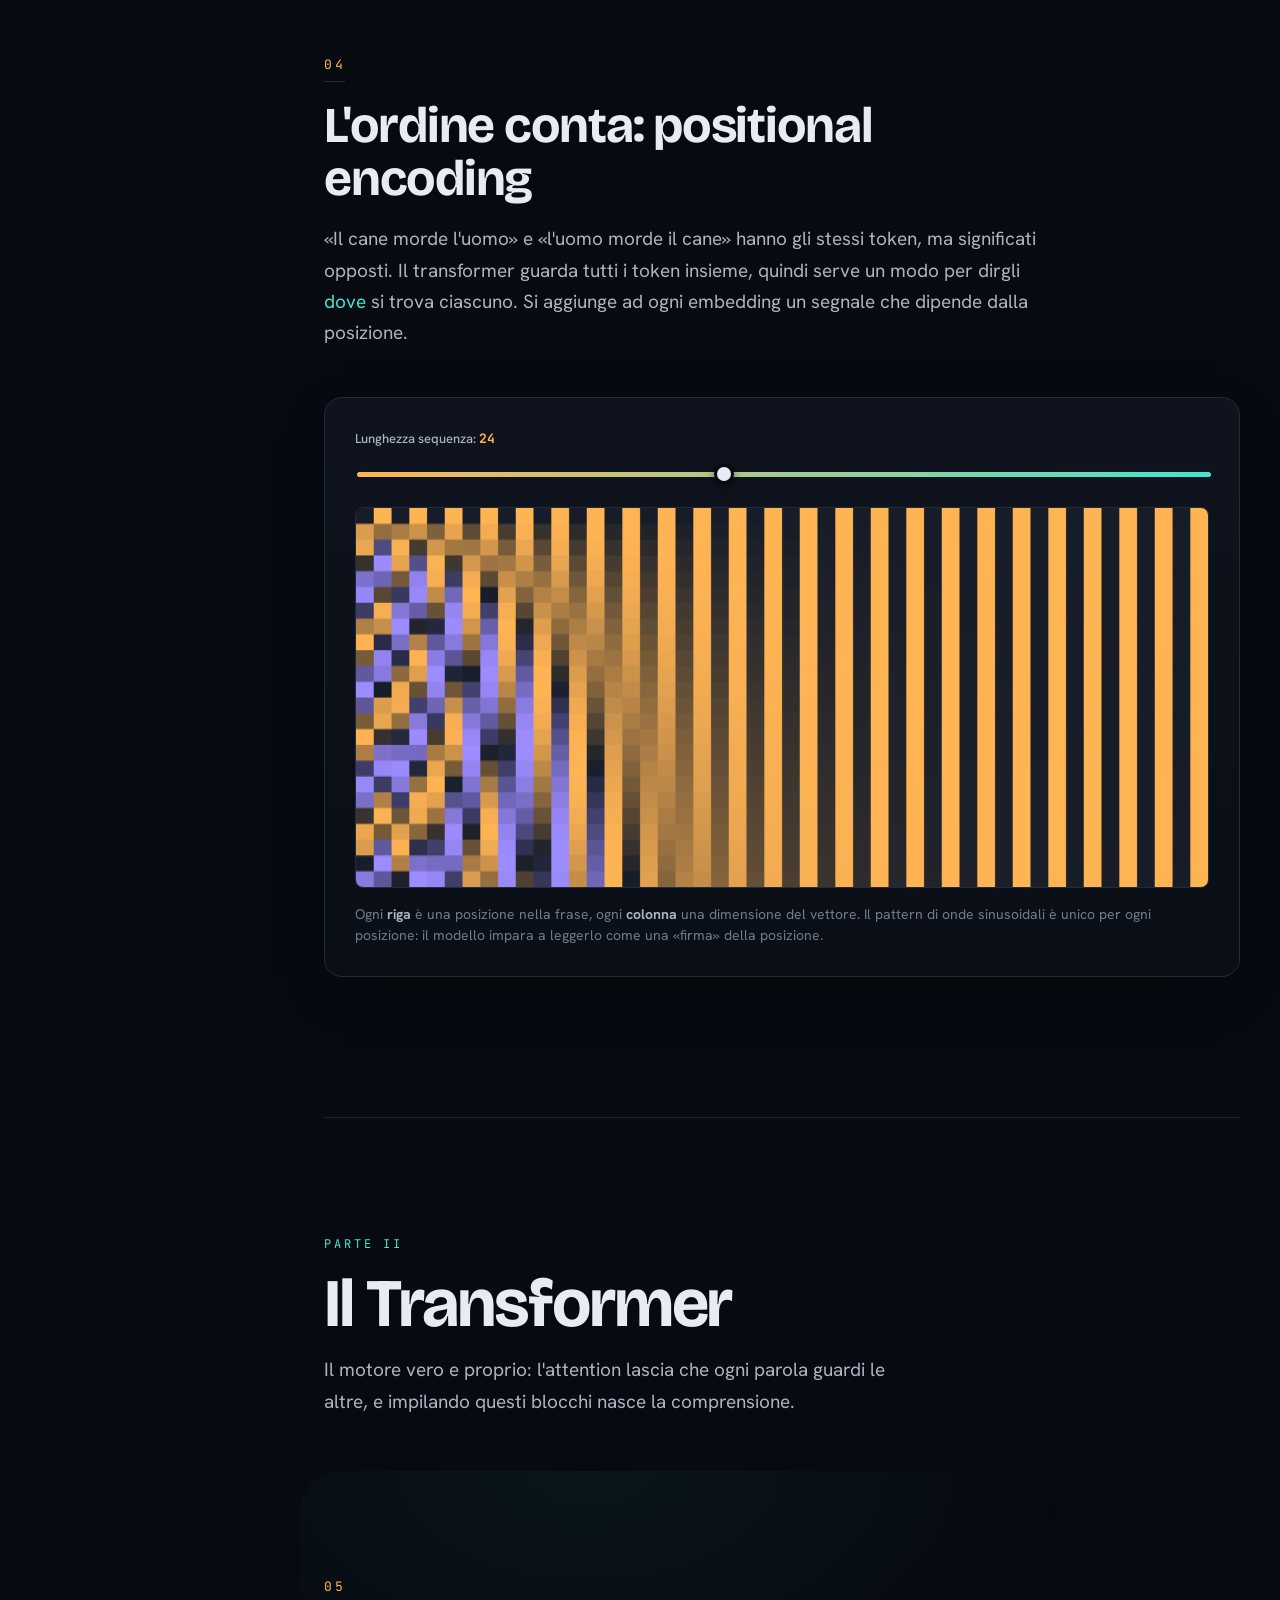
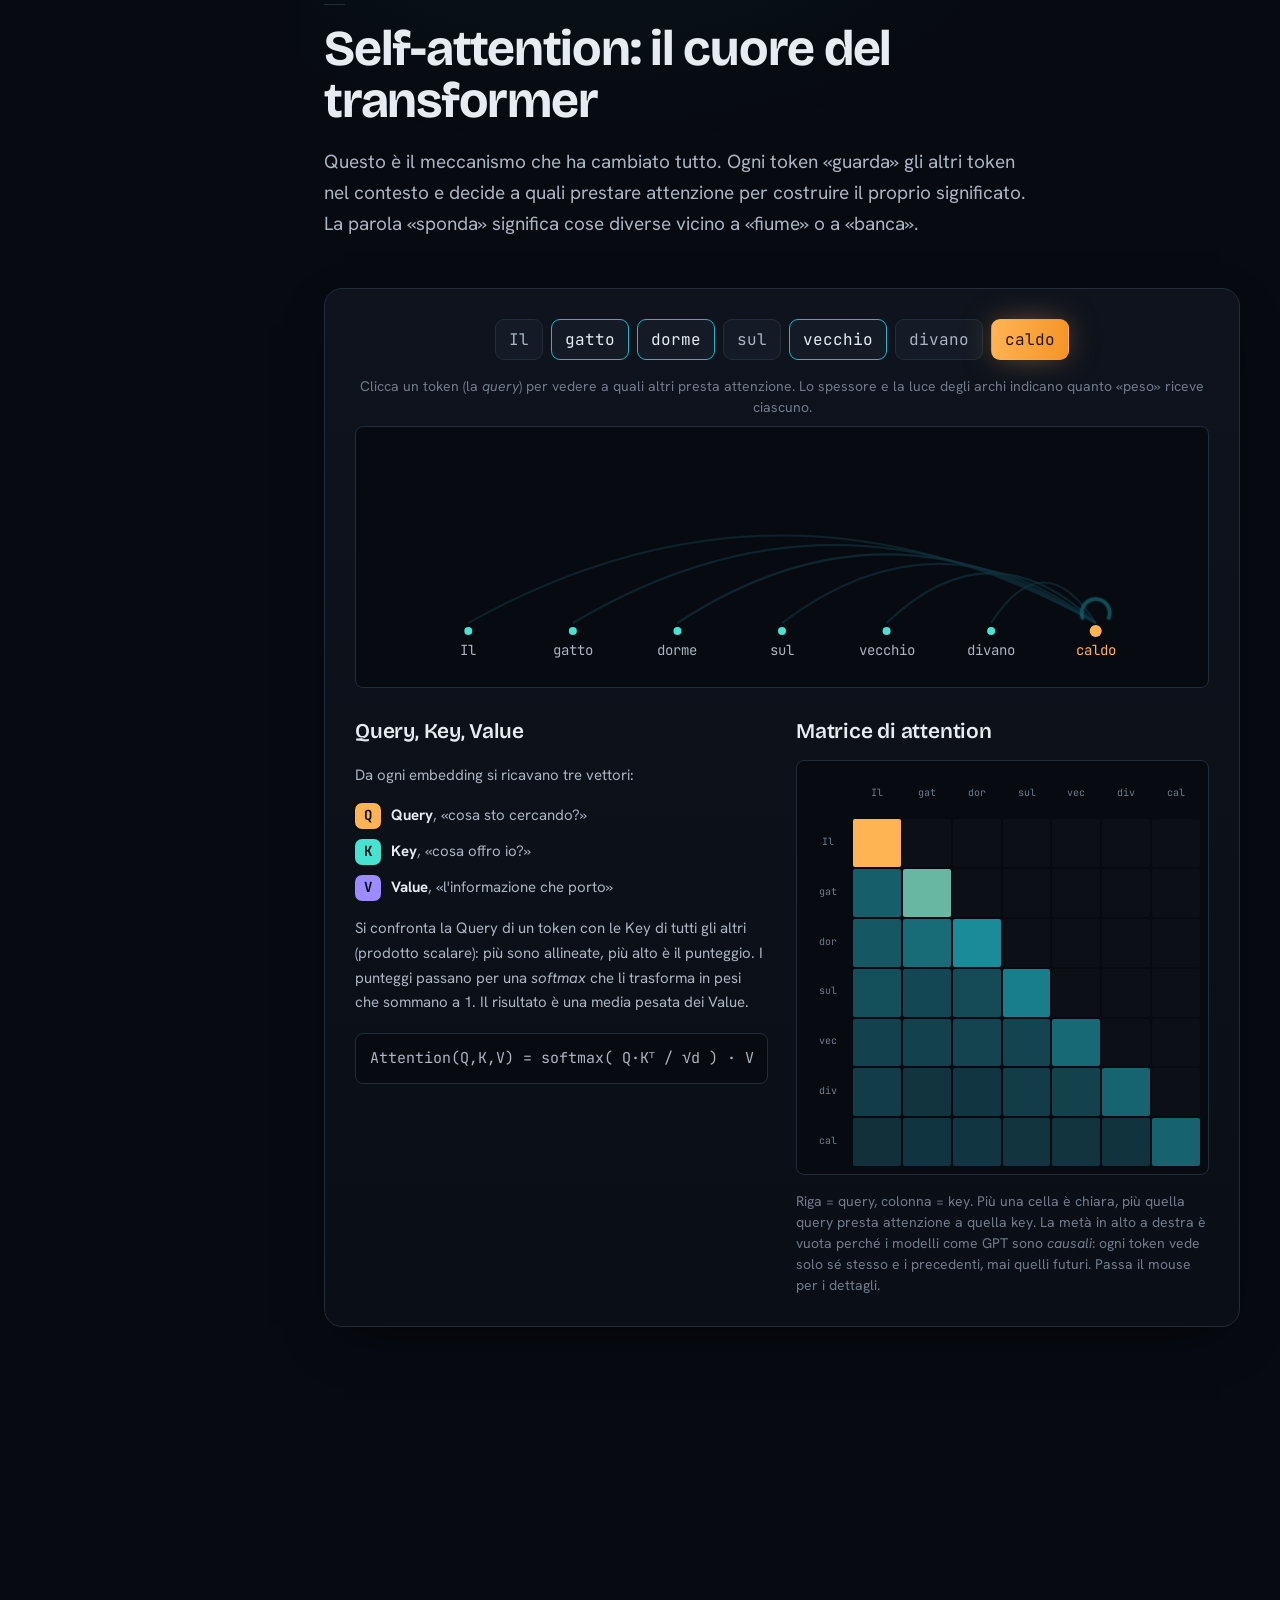
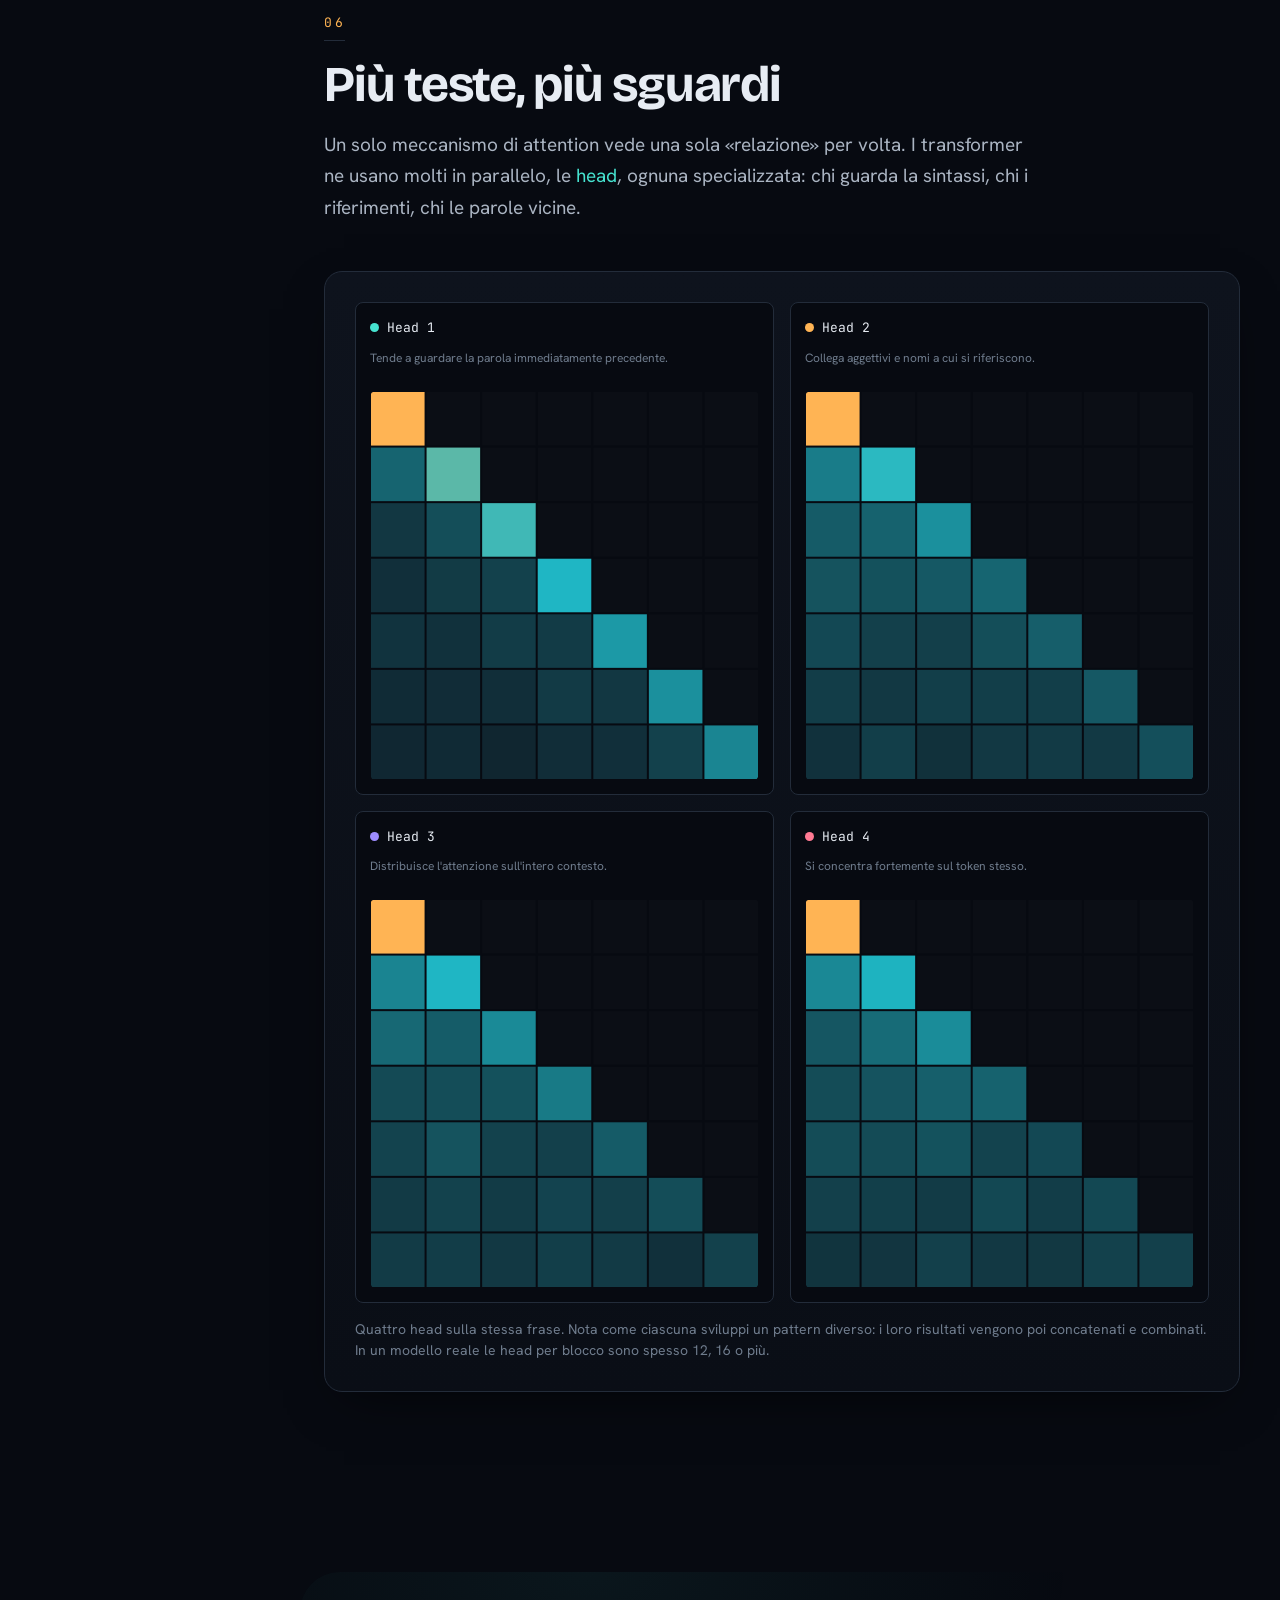
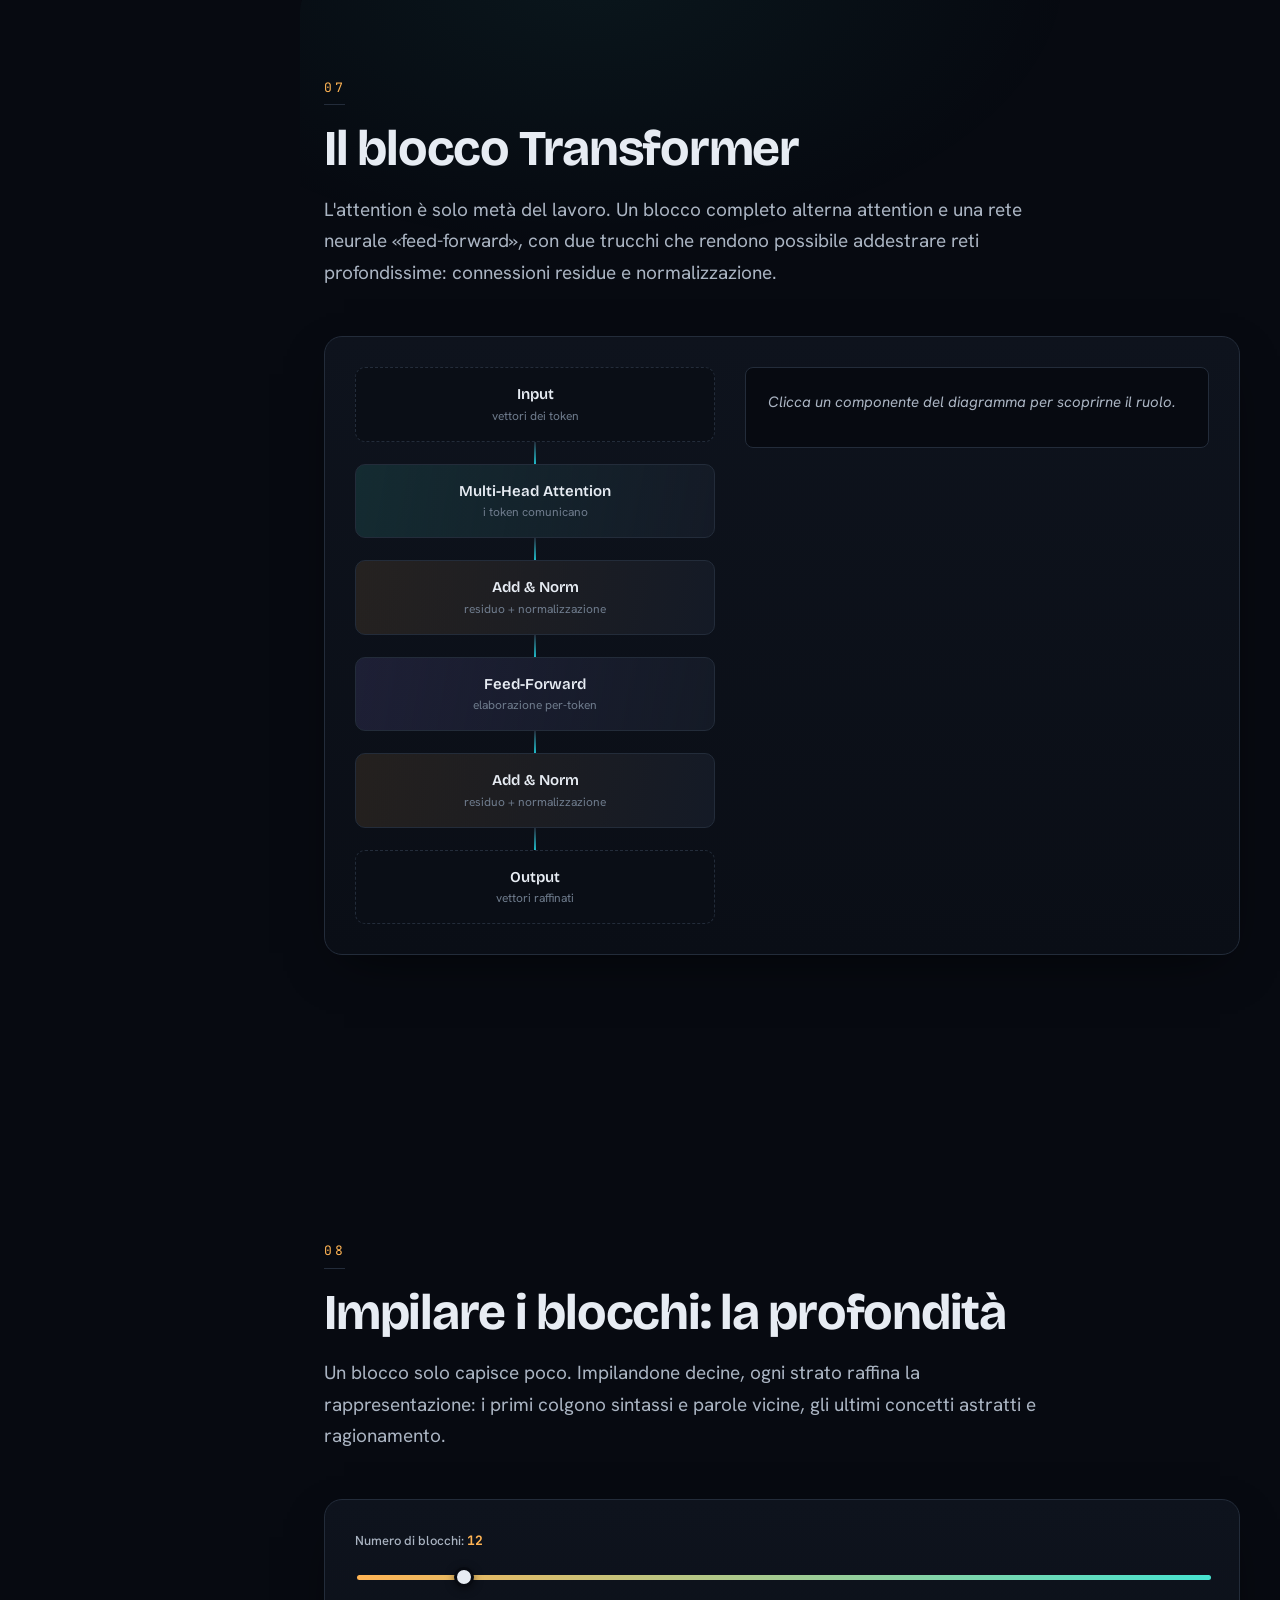
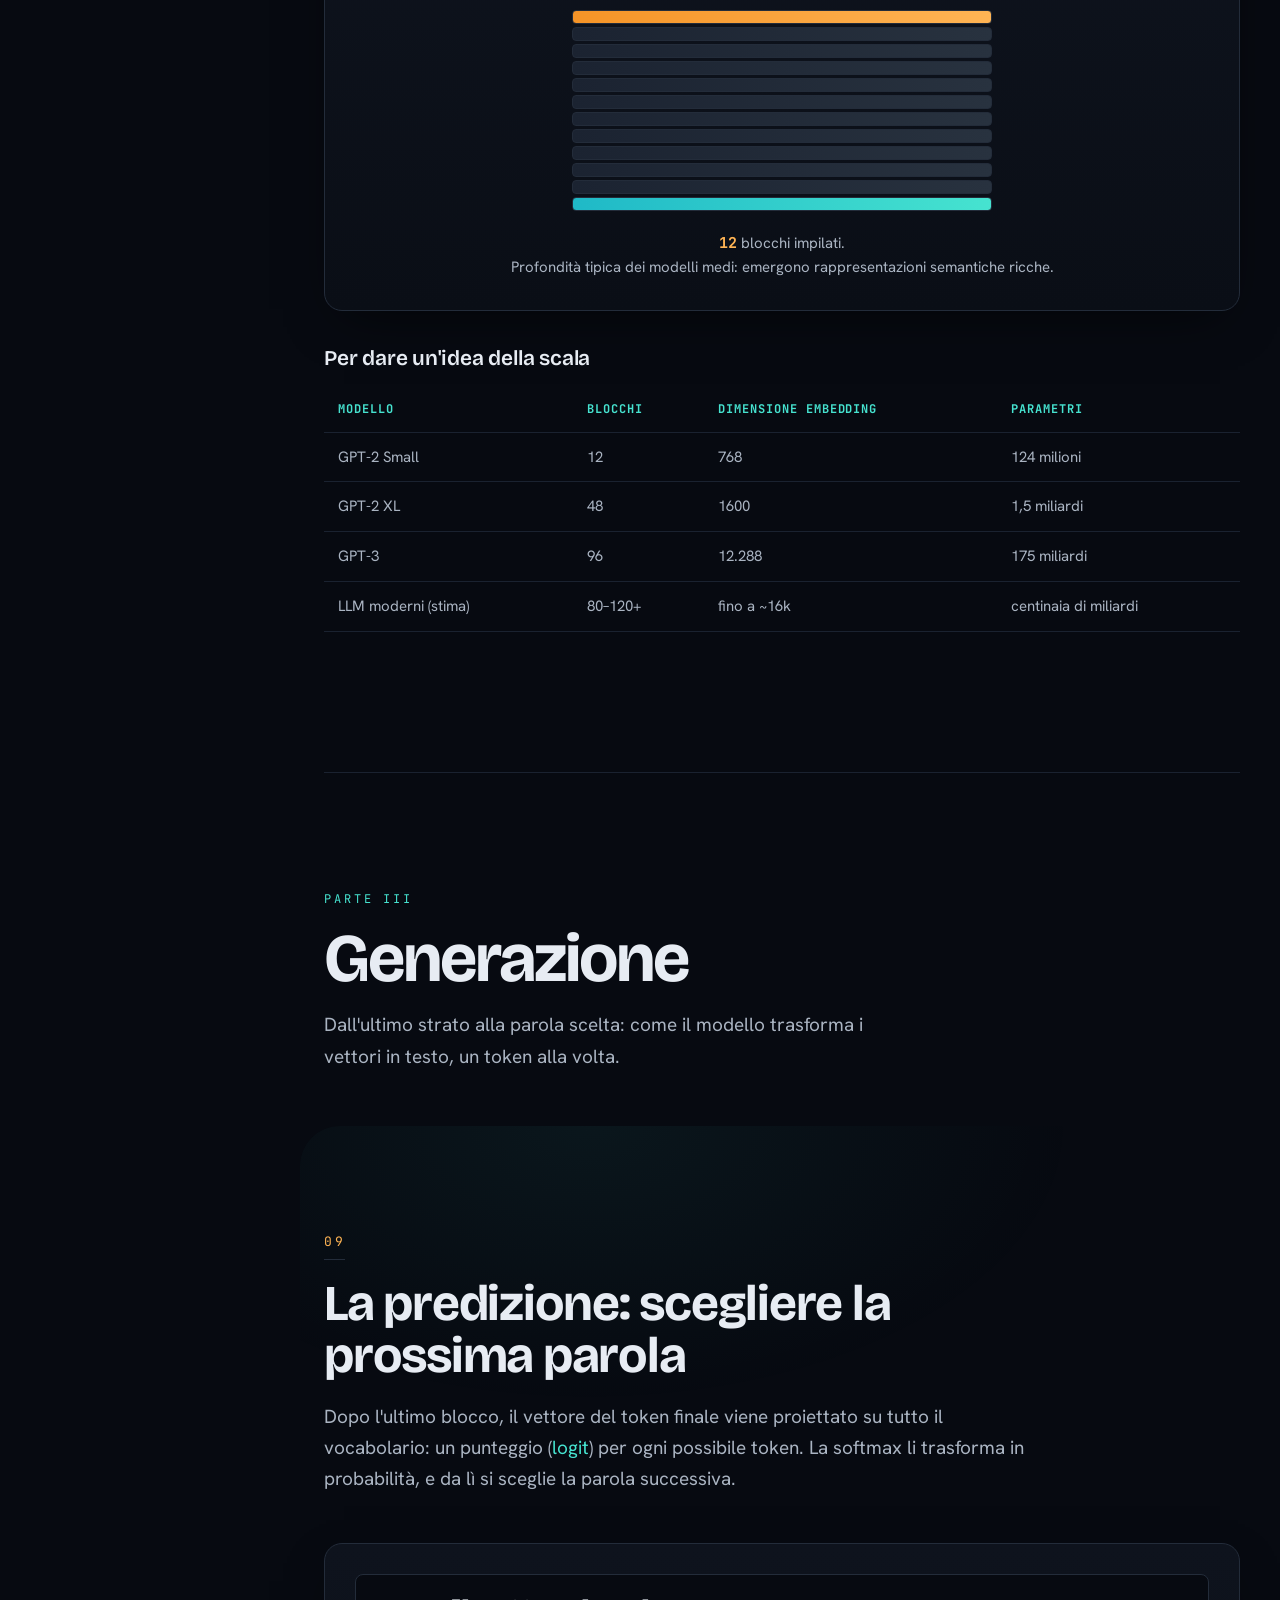
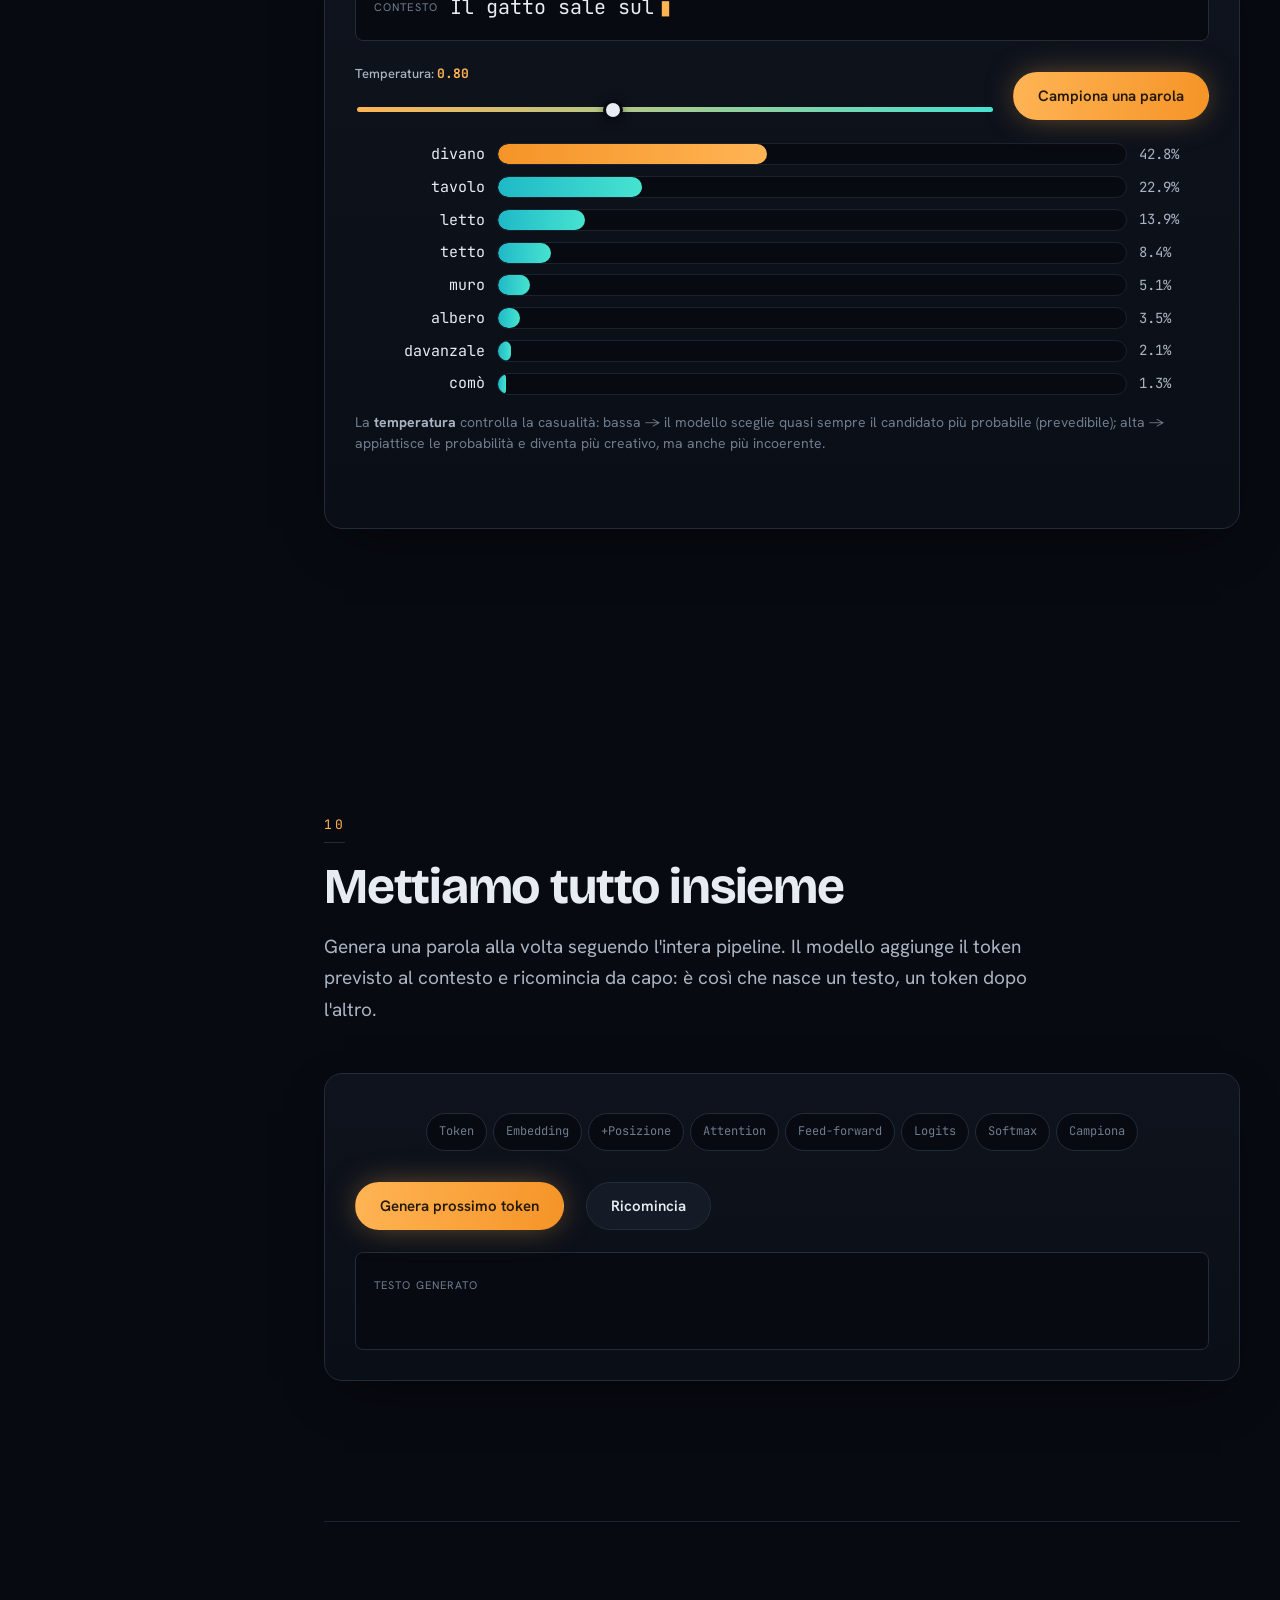
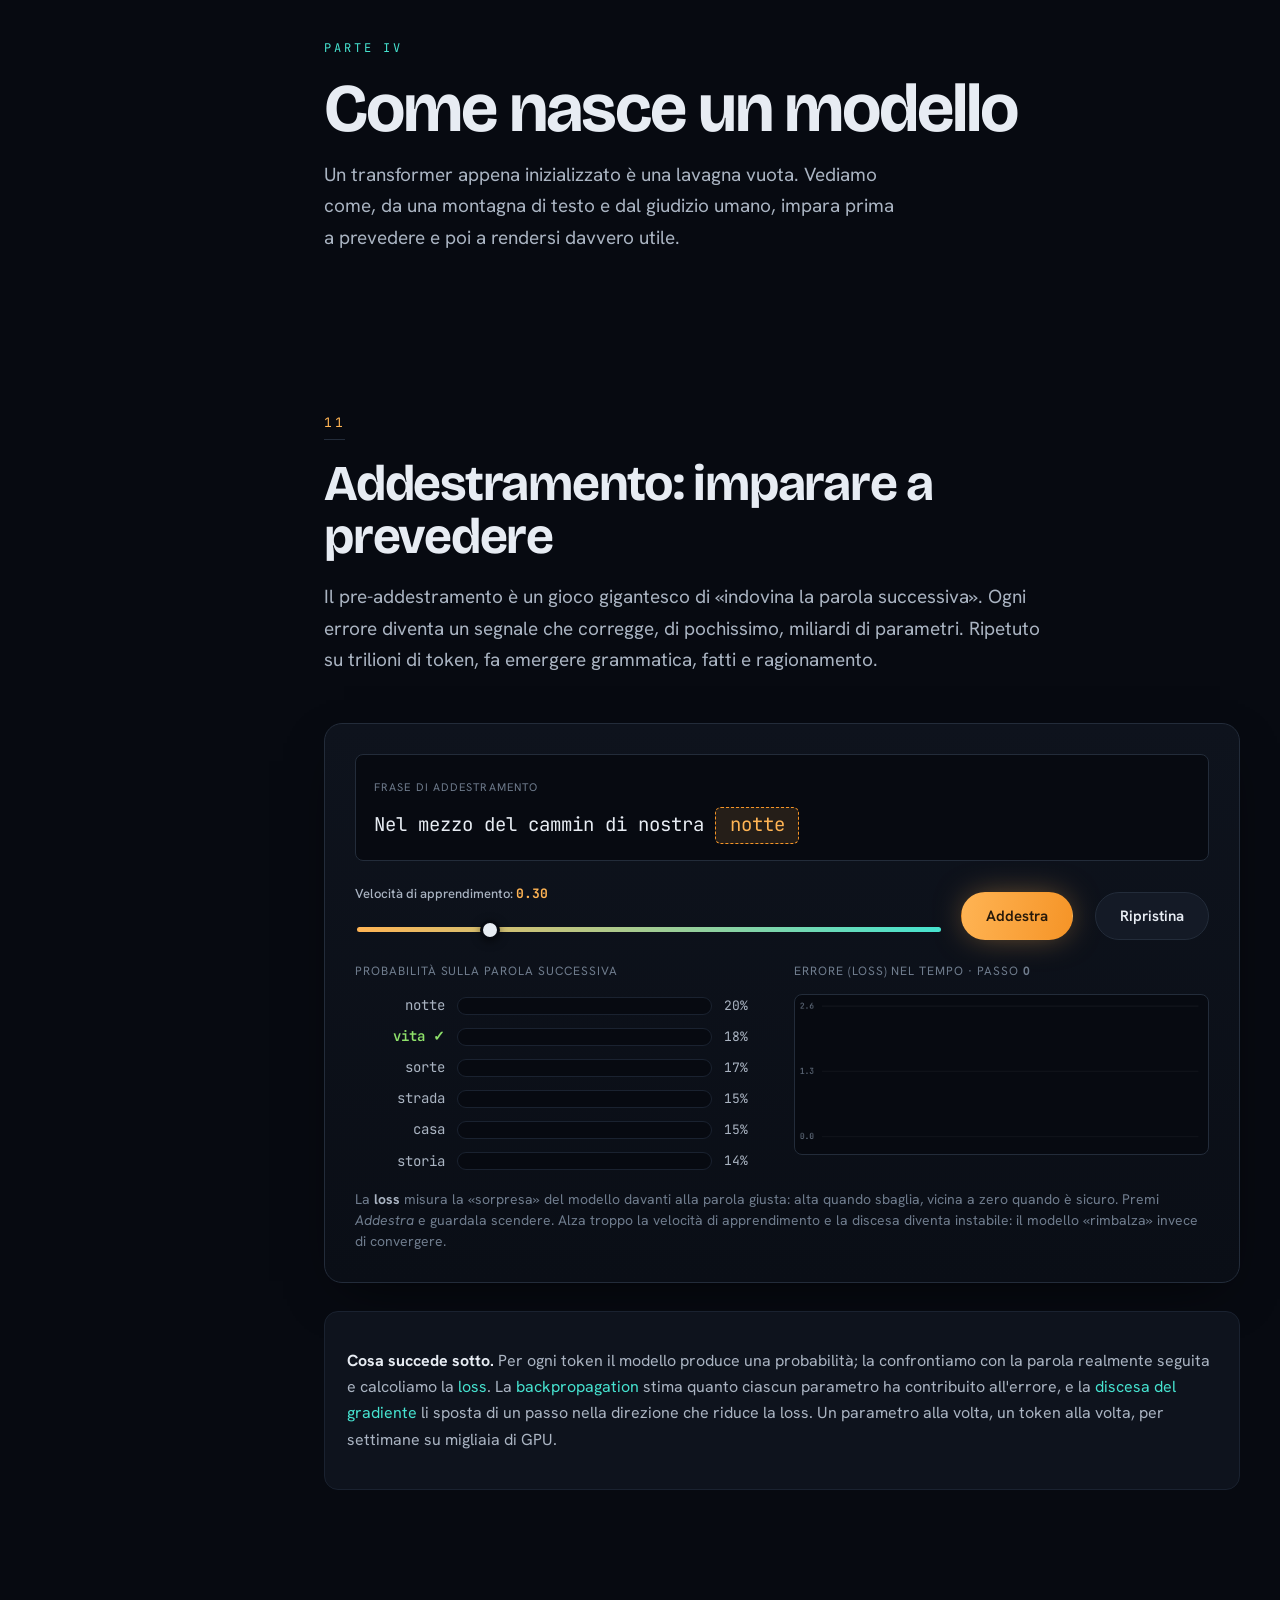
==== commit 8e352e29: "Aggiunge bottone Buy Me a Coffee in nav e footer Outline nello header (sola icona sotto i 1180px e s" ====
--- a/index.html
+++ b/index.html
@@ -57,6 +57,12 @@
       <a href="#inferenza-locale">In locale</a>
       <a href="#glossario">Glossario</a>
     </nav>
+    <a class="coffee-btn" href="https://buymeacoffee.com/alessiodons" target="_blank" rel="noopener" aria-label="Sostieni Pillole di LLM su Buy Me a Coffee">
+      <svg class="coffee-btn__ico" width="16" height="16" viewBox="0 0 24 24" fill="none" stroke="currentColor" stroke-width="2" stroke-linecap="round" stroke-linejoin="round" aria-hidden="true">
+        <path d="M8 2v2.5" /><path d="M12 2v2.5" /><path d="M4 8h12v6a4 4 0 0 1-4 4H8a4 4 0 0 1-4-4V8Z" /><path d="M16 9h2.5a2.5 2.5 0 0 1 0 5H16" />
+      </svg>
+      <span class="coffee-btn__txt">Sostieni Pillole di LLM</span>
+    </a>
     <button class="nav__menu-btn" id="menuBtn" aria-label="Apri menu" aria-expanded="false">
       <span></span><span></span><span></span>
     </button>
@@ -907,6 +913,12 @@
       <p class="footer__brand">Pillole di <span class="nav__title-accent">LLM</span></p>
       <p class="footer__note">Una guida visuale e interattiva, in italiano, per capire i Large Language Model.
         Le visualizzazioni sono illustrative: usano dati simulati per rendere intuitivi i meccanismi reali.</p>
+      <a class="coffee-btn coffee-btn--solid" href="https://buymeacoffee.com/alessiodons" target="_blank" rel="noopener">
+        <svg class="coffee-btn__ico" width="16" height="16" viewBox="0 0 24 24" fill="none" stroke="currentColor" stroke-width="2" stroke-linecap="round" stroke-linejoin="round" aria-hidden="true">
+          <path d="M8 2v2.5" /><path d="M12 2v2.5" /><path d="M4 8h12v6a4 4 0 0 1-4 4H8a4 4 0 0 1-4-4V8Z" /><path d="M16 9h2.5a2.5 2.5 0 0 1 0 5H16" />
+        </svg>
+        <span class="coffee-btn__txt">Sostieni Pillole di LLM</span>
+      </a>
     </div>
   </footer>
 
--- a/css/styles.css
+++ b/css/styles.css
@@ -111,7 +111,7 @@
 .nav__logo-dot { width: 9px; height: 9px; border-radius: 50%; background: var(--ink-900); }
 .nav__title { font-family: var(--display); font-weight: 700; font-size: 19px; letter-spacing: -0.02em; }
 .nav__title-accent { color: var(--amber); }
-.nav__links { display: flex; gap: 4px; }
+.nav__links { display: flex; gap: 4px; margin-left: auto; }
 .nav__links a {
   color: var(--fg-soft); text-decoration: none; font-size: 14px; font-weight: 500;
   padding: 7px 12px; border-radius: 999px; transition: color 0.2s, background 0.2s;
@@ -185,6 +185,36 @@
 .btn--ghost { background: var(--ink-700); color: var(--fg); border-color: var(--line); }
 .btn--ghost:hover { background: var(--ink-600); border-color: var(--cyan-deep); transform: translateY(-2px); }
 .btn--sm { font-size: 13px; padding: 8px 16px; }
+
+/* ===================== BUY ME A COFFEE ===================== */
+.coffee-btn {
+  display: inline-flex; align-items: center; gap: 8px; flex-shrink: 0;
+  font-family: var(--body); font-weight: 600; font-size: 13px; line-height: 1; white-space: nowrap;
+  color: var(--amber); text-decoration: none;
+  background: rgba(255, 180, 84, 0.08); border: 1px solid rgba(255, 180, 84, 0.35);
+  padding: 8px 14px; border-radius: 999px;
+  transition: color 0.2s, background 0.2s, border-color 0.2s, box-shadow 0.25s, transform 0.18s;
+}
+.coffee-btn:hover {
+  color: var(--ink-900); background: linear-gradient(100deg, var(--amber), var(--amber-deep));
+  border-color: transparent; box-shadow: var(--glow-amber); transform: translateY(-2px);
+}
+.coffee-btn__ico { flex-shrink: 0; }
+.nav .coffee-btn { margin-left: 8px; }
+
+.coffee-btn--solid {
+  margin-top: 8px; font-size: 15px; padding: 12px 22px; color: var(--ink-900);
+  background: linear-gradient(100deg, var(--amber), var(--amber-deep)); border-color: transparent; box-shadow: var(--glow-amber);
+}
+.coffee-btn--solid:hover { box-shadow: 0 0 40px -4px rgba(255, 180, 84, 0.7); transform: translateY(-2px); }
+
+@media (max-width: 1180px) {
+  .nav .coffee-btn { padding: 8px; }
+  .nav .coffee-btn .coffee-btn__txt { display: none; }
+}
+@media (max-width: 860px) {
+  .nav .coffee-btn { margin-left: auto; }
+}
 
 /* ===================== SEZIONI ===================== */
 .section {
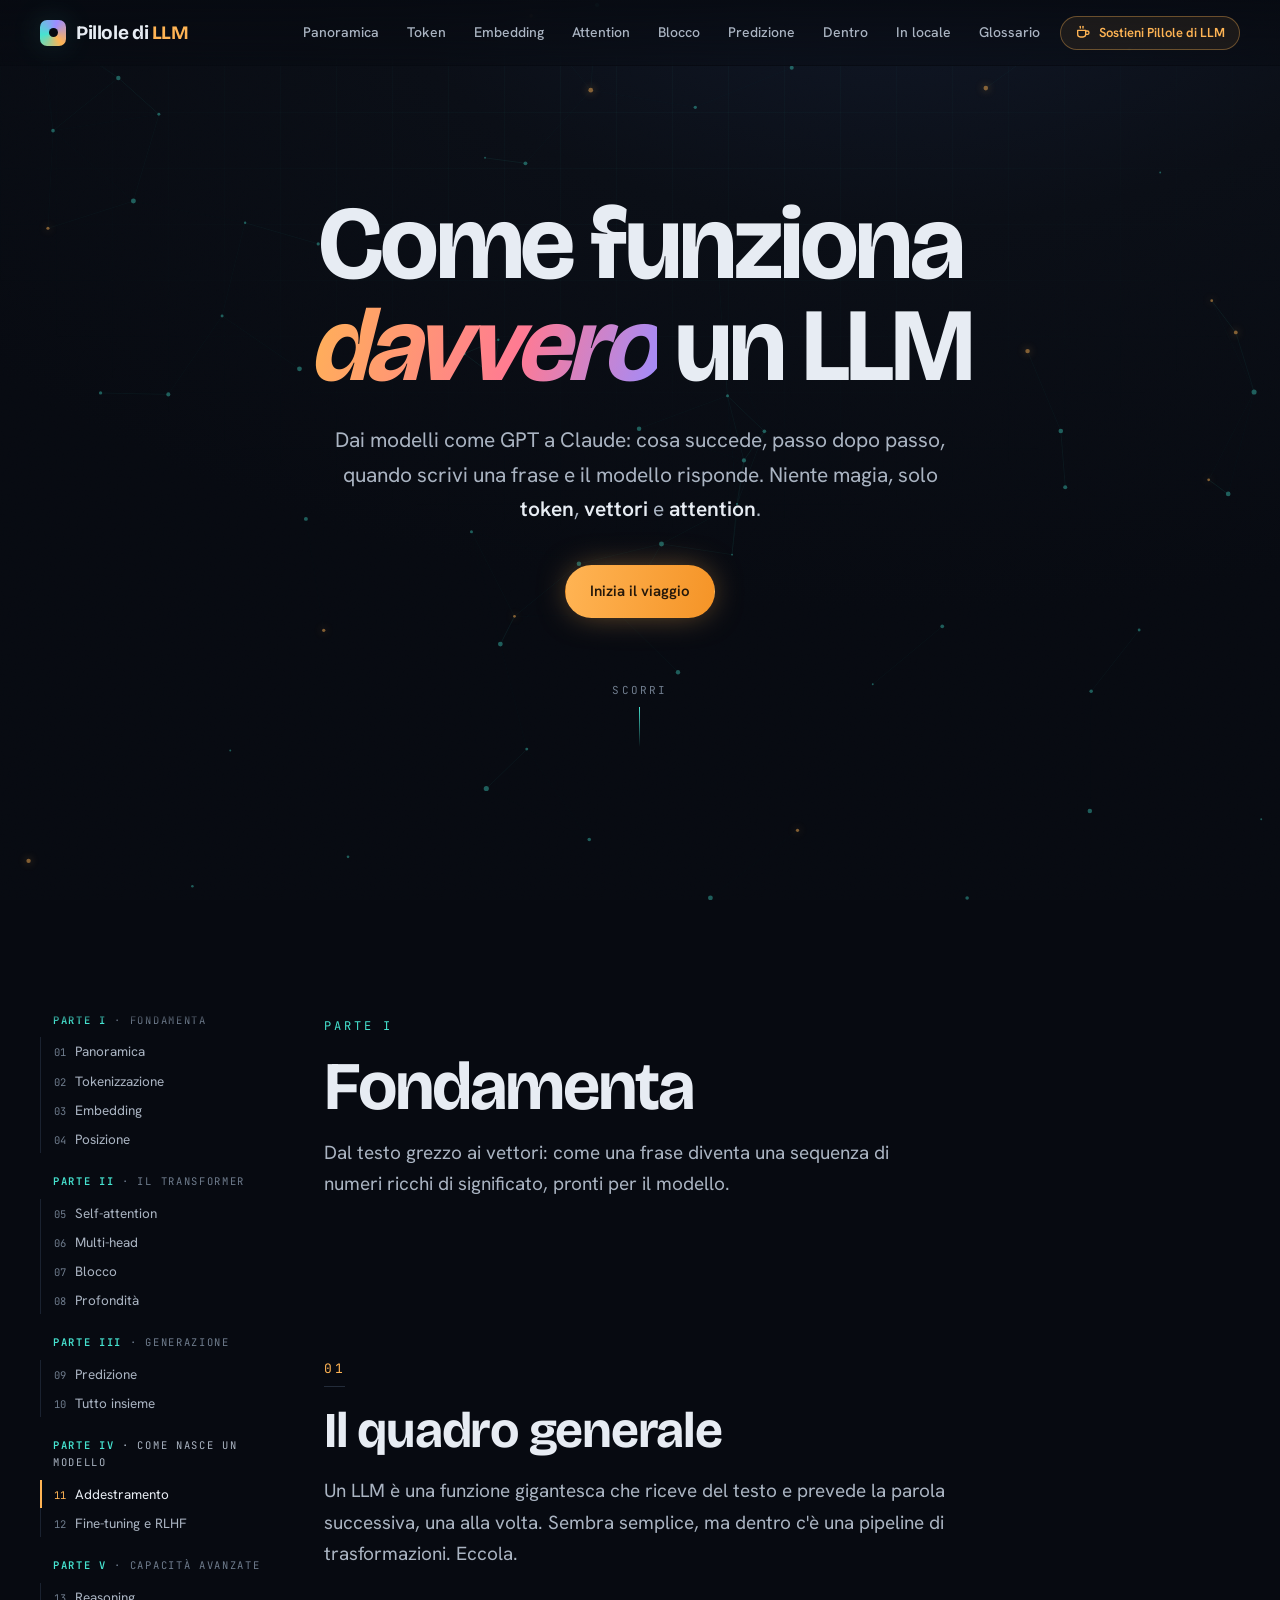
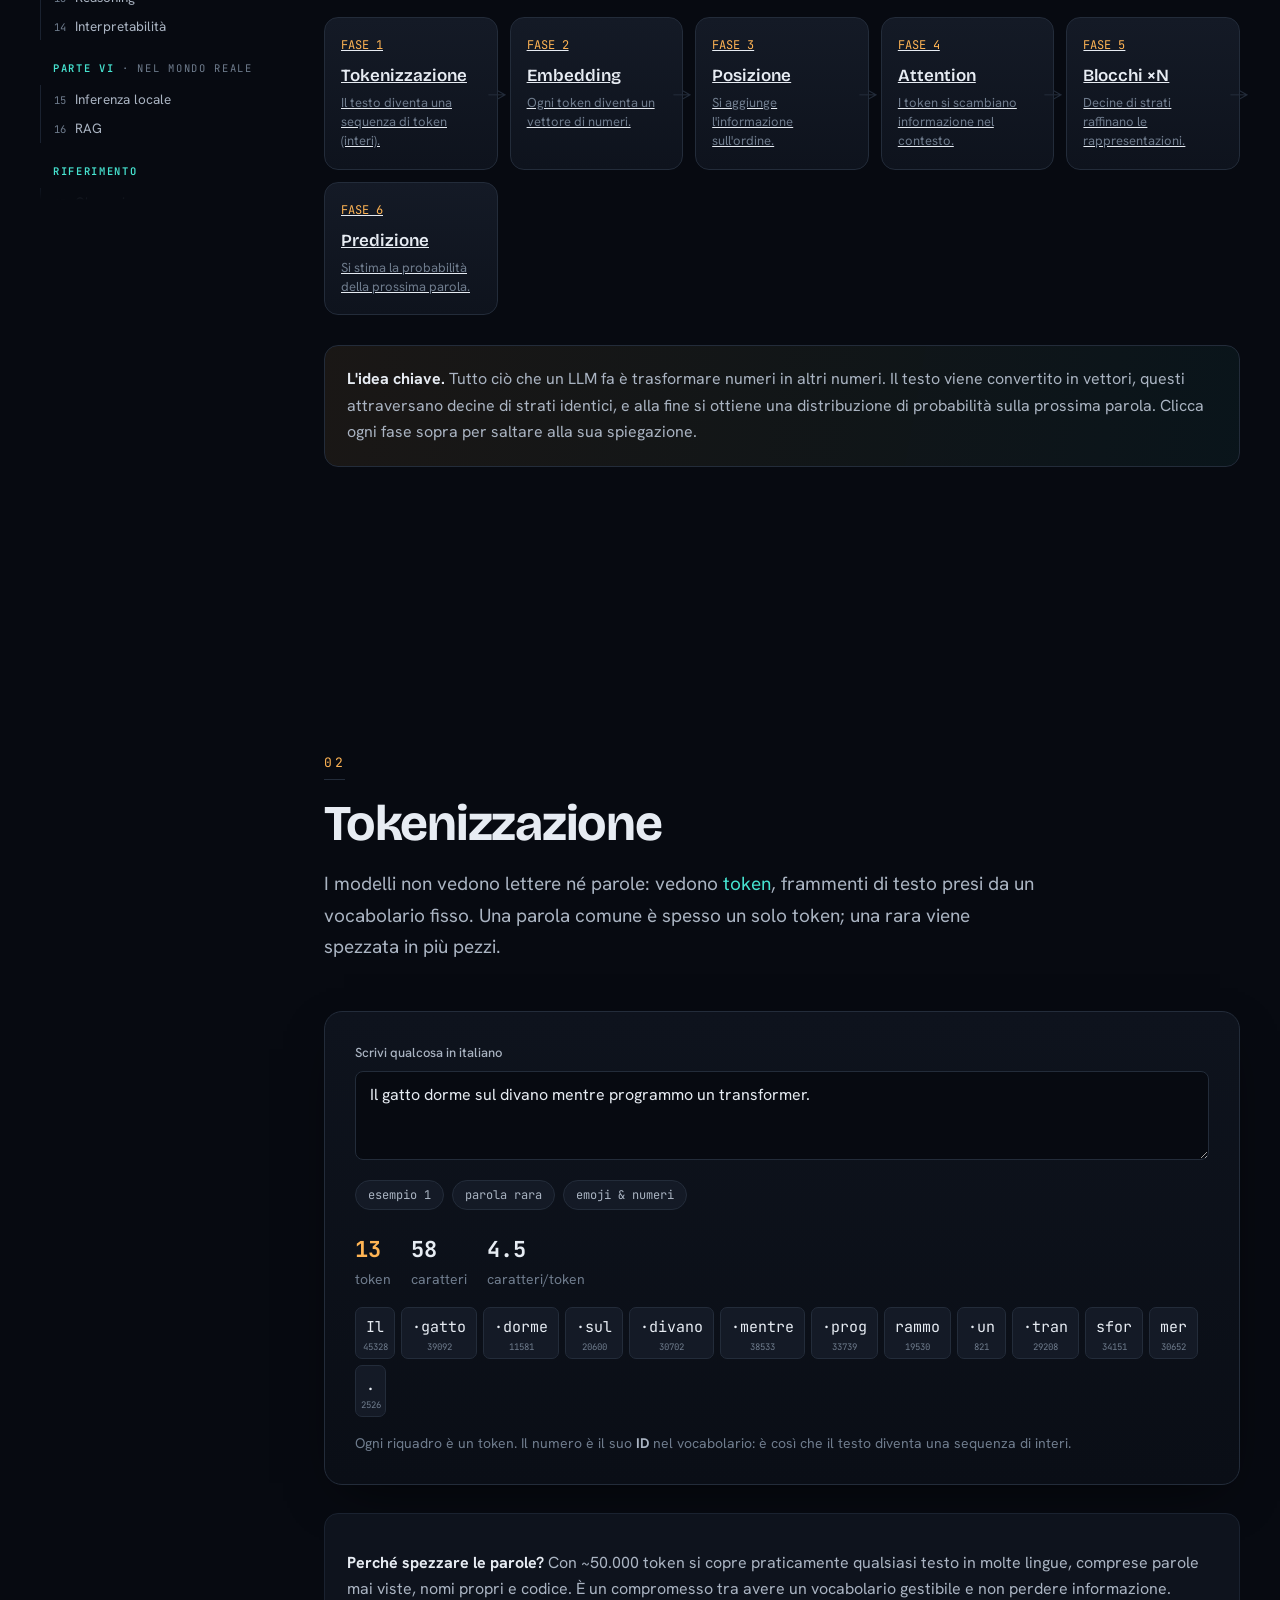
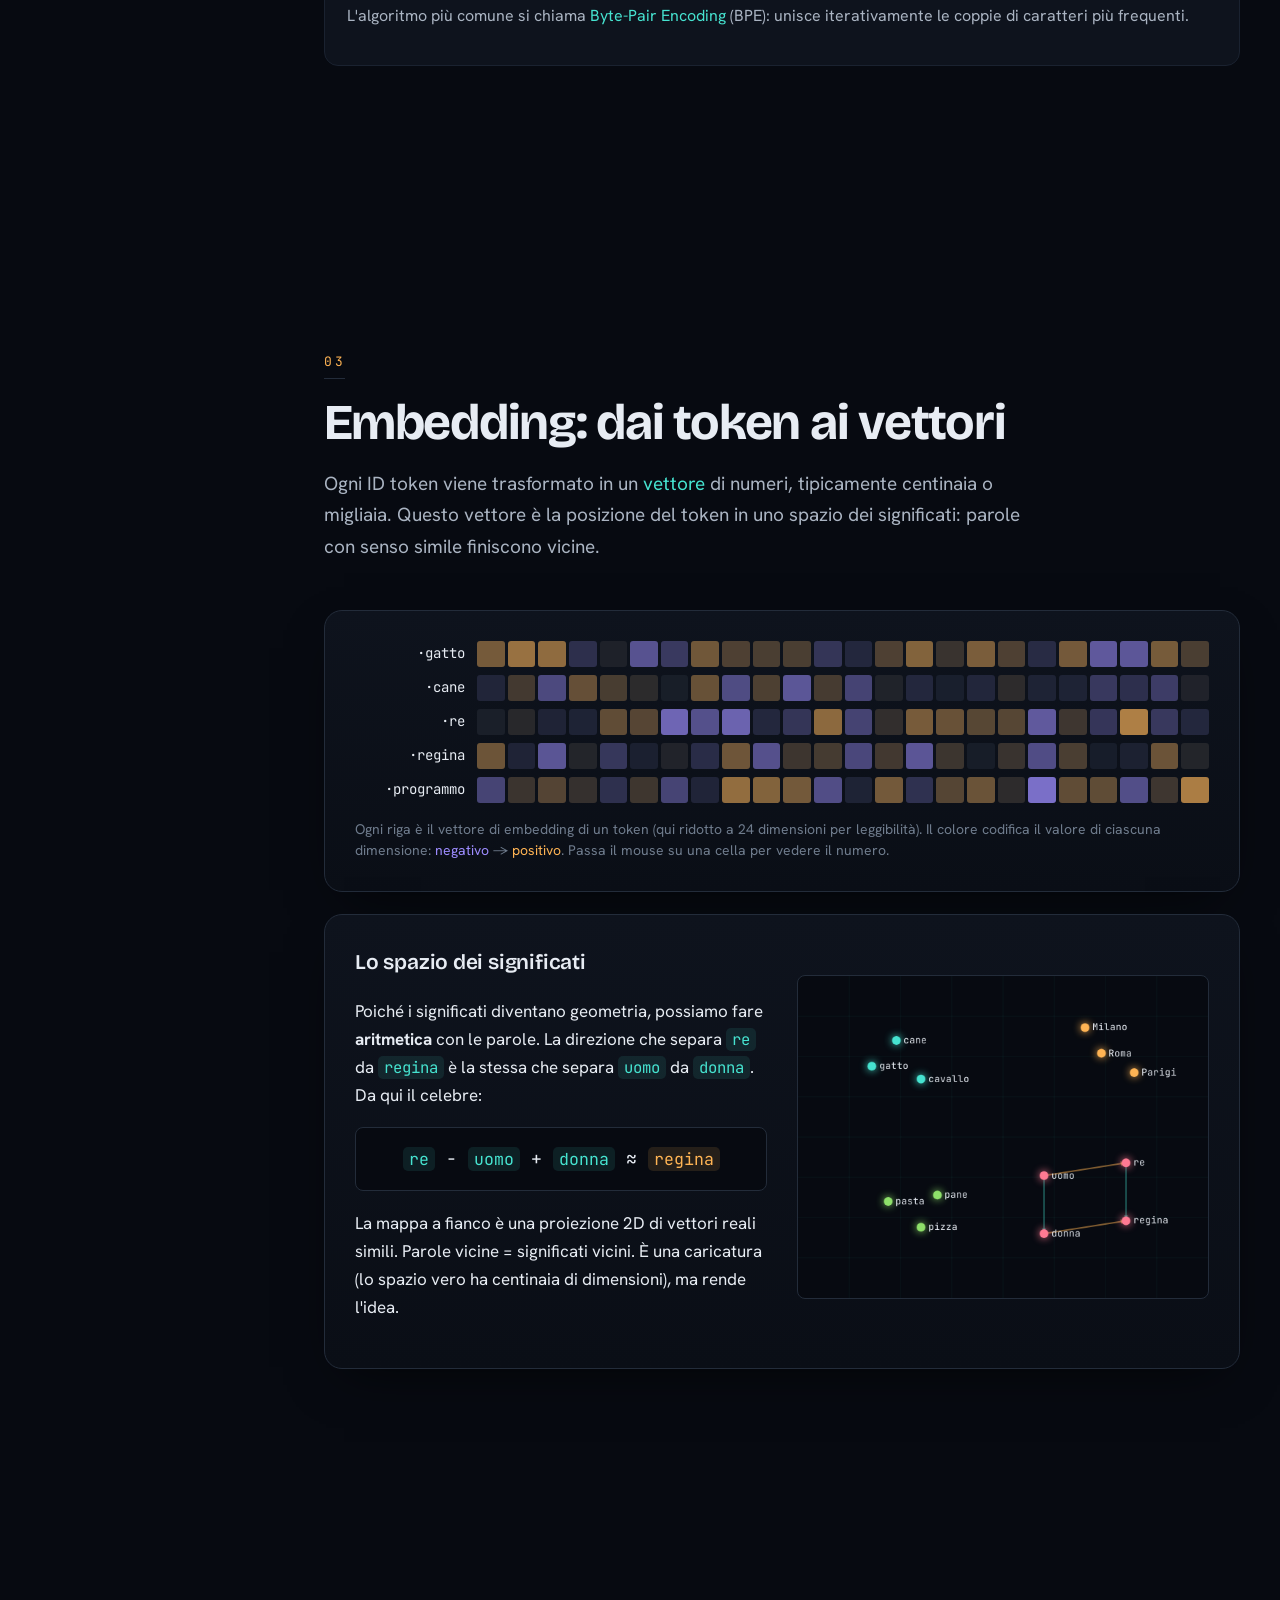
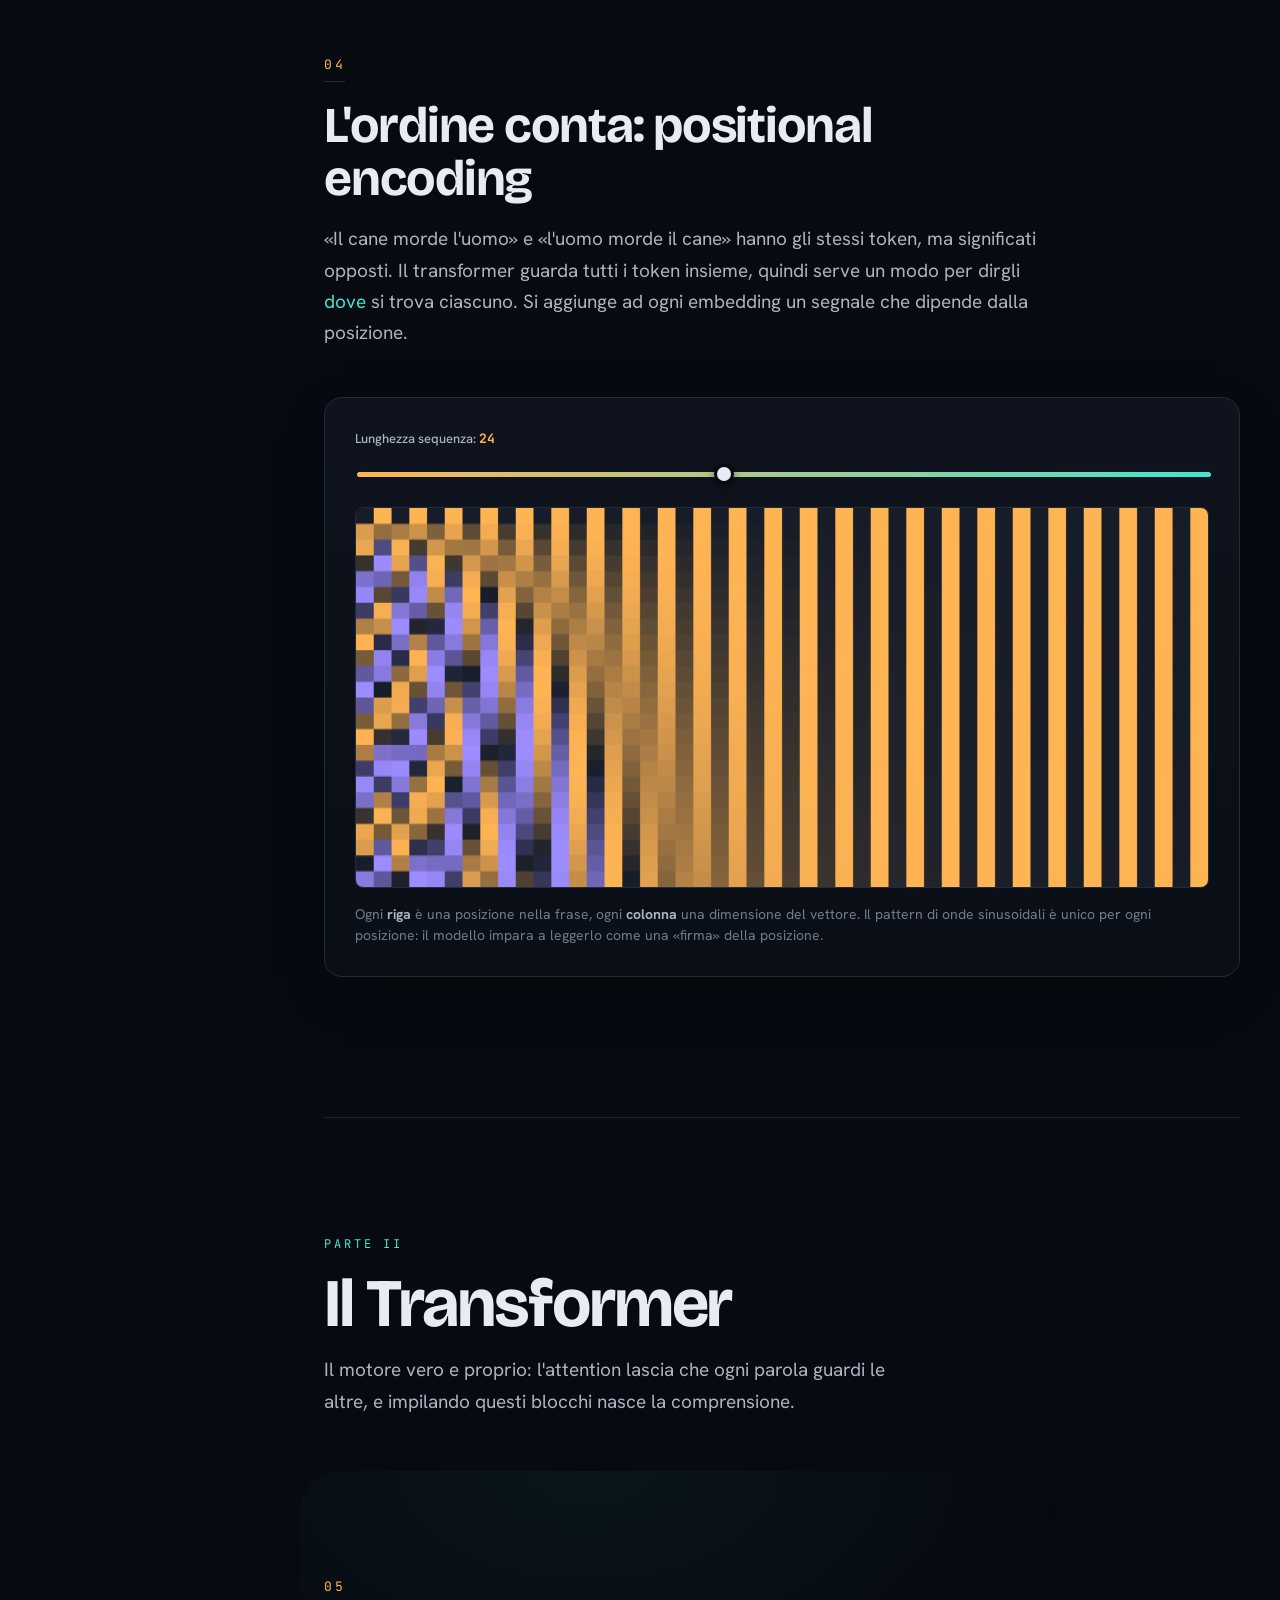
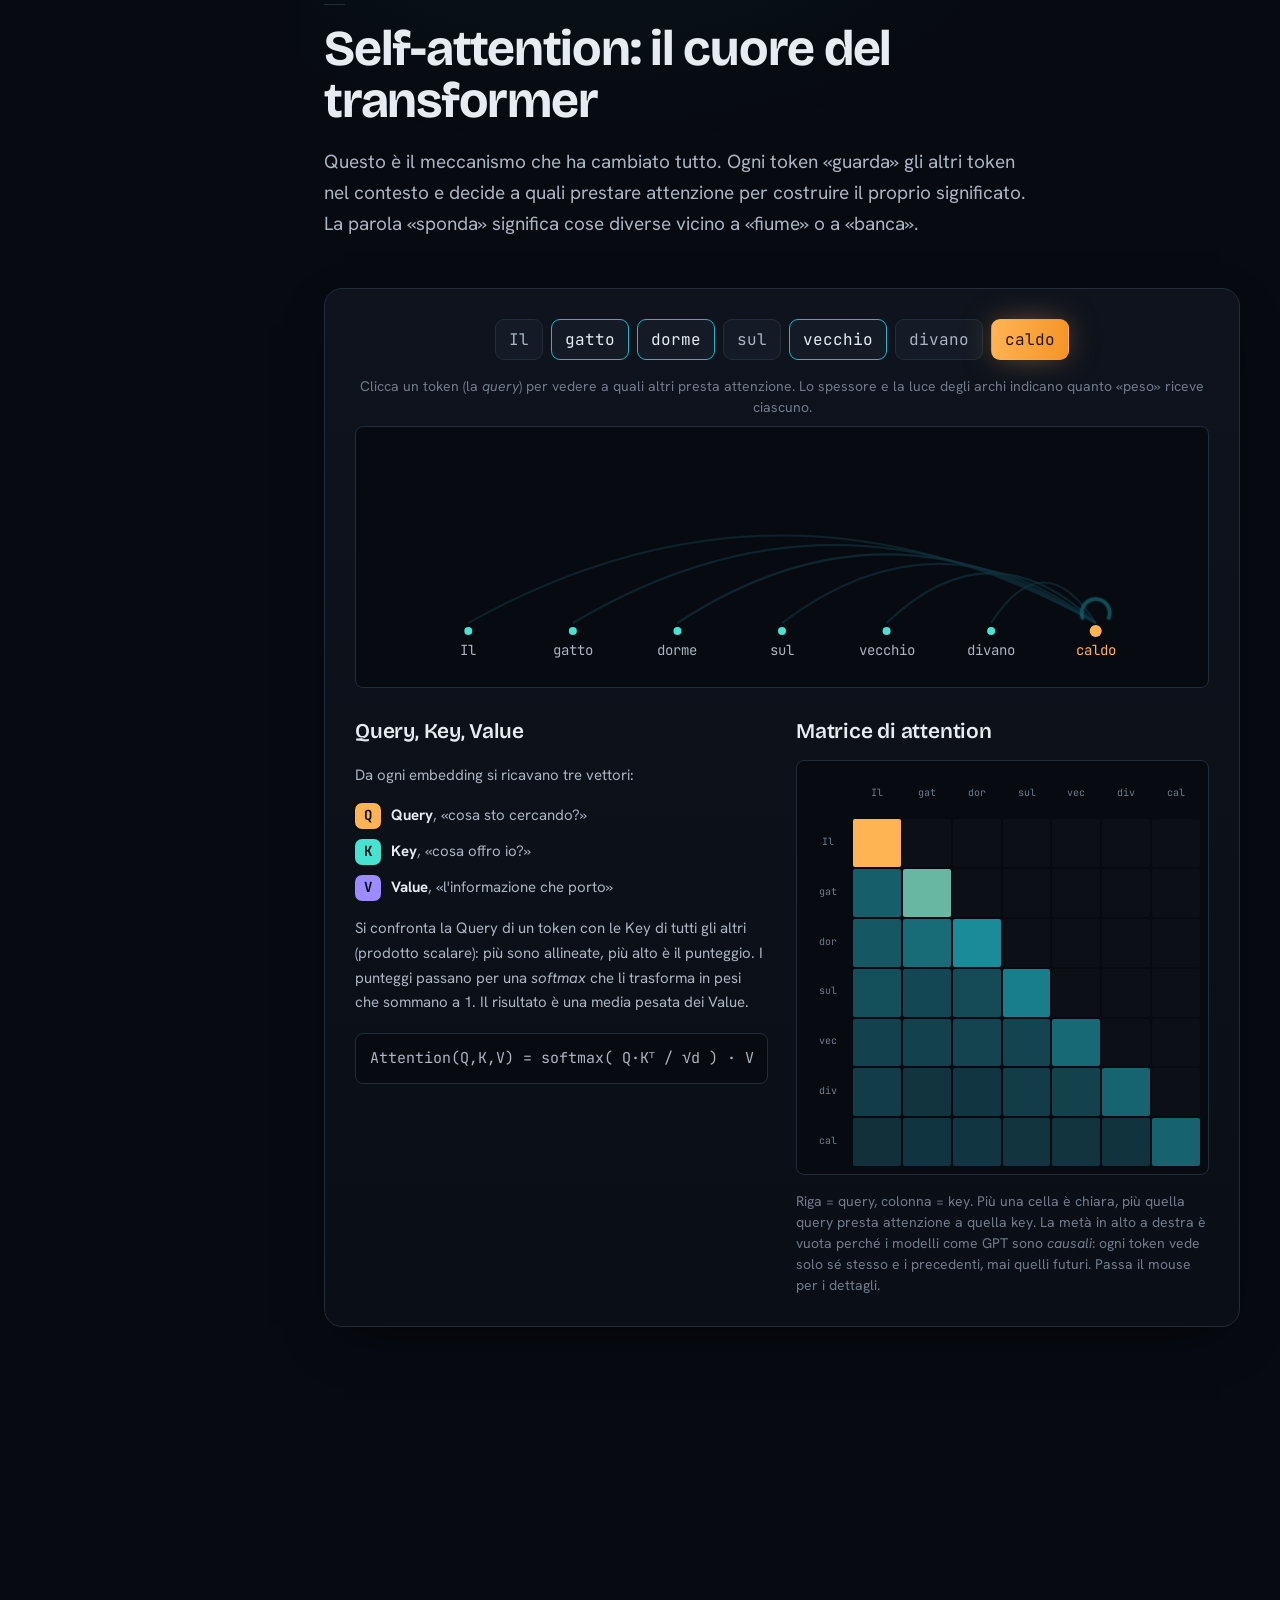
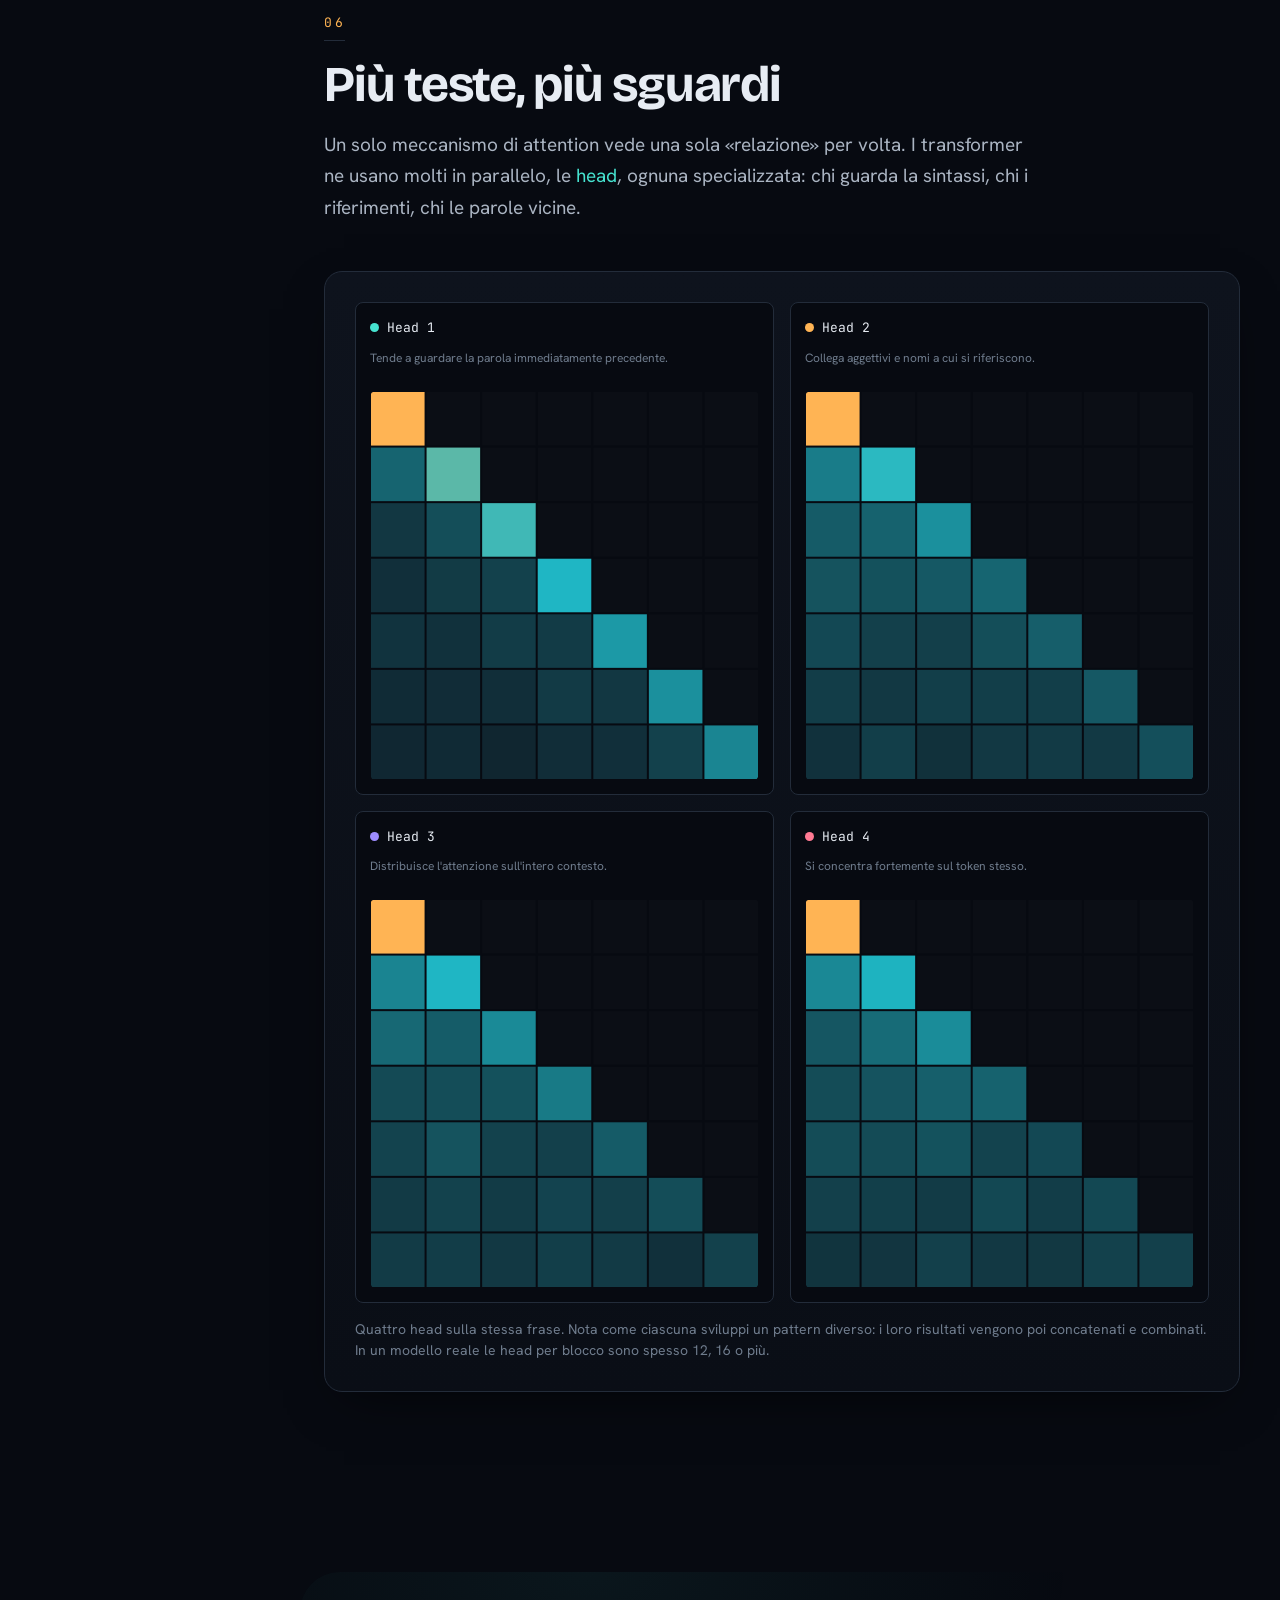
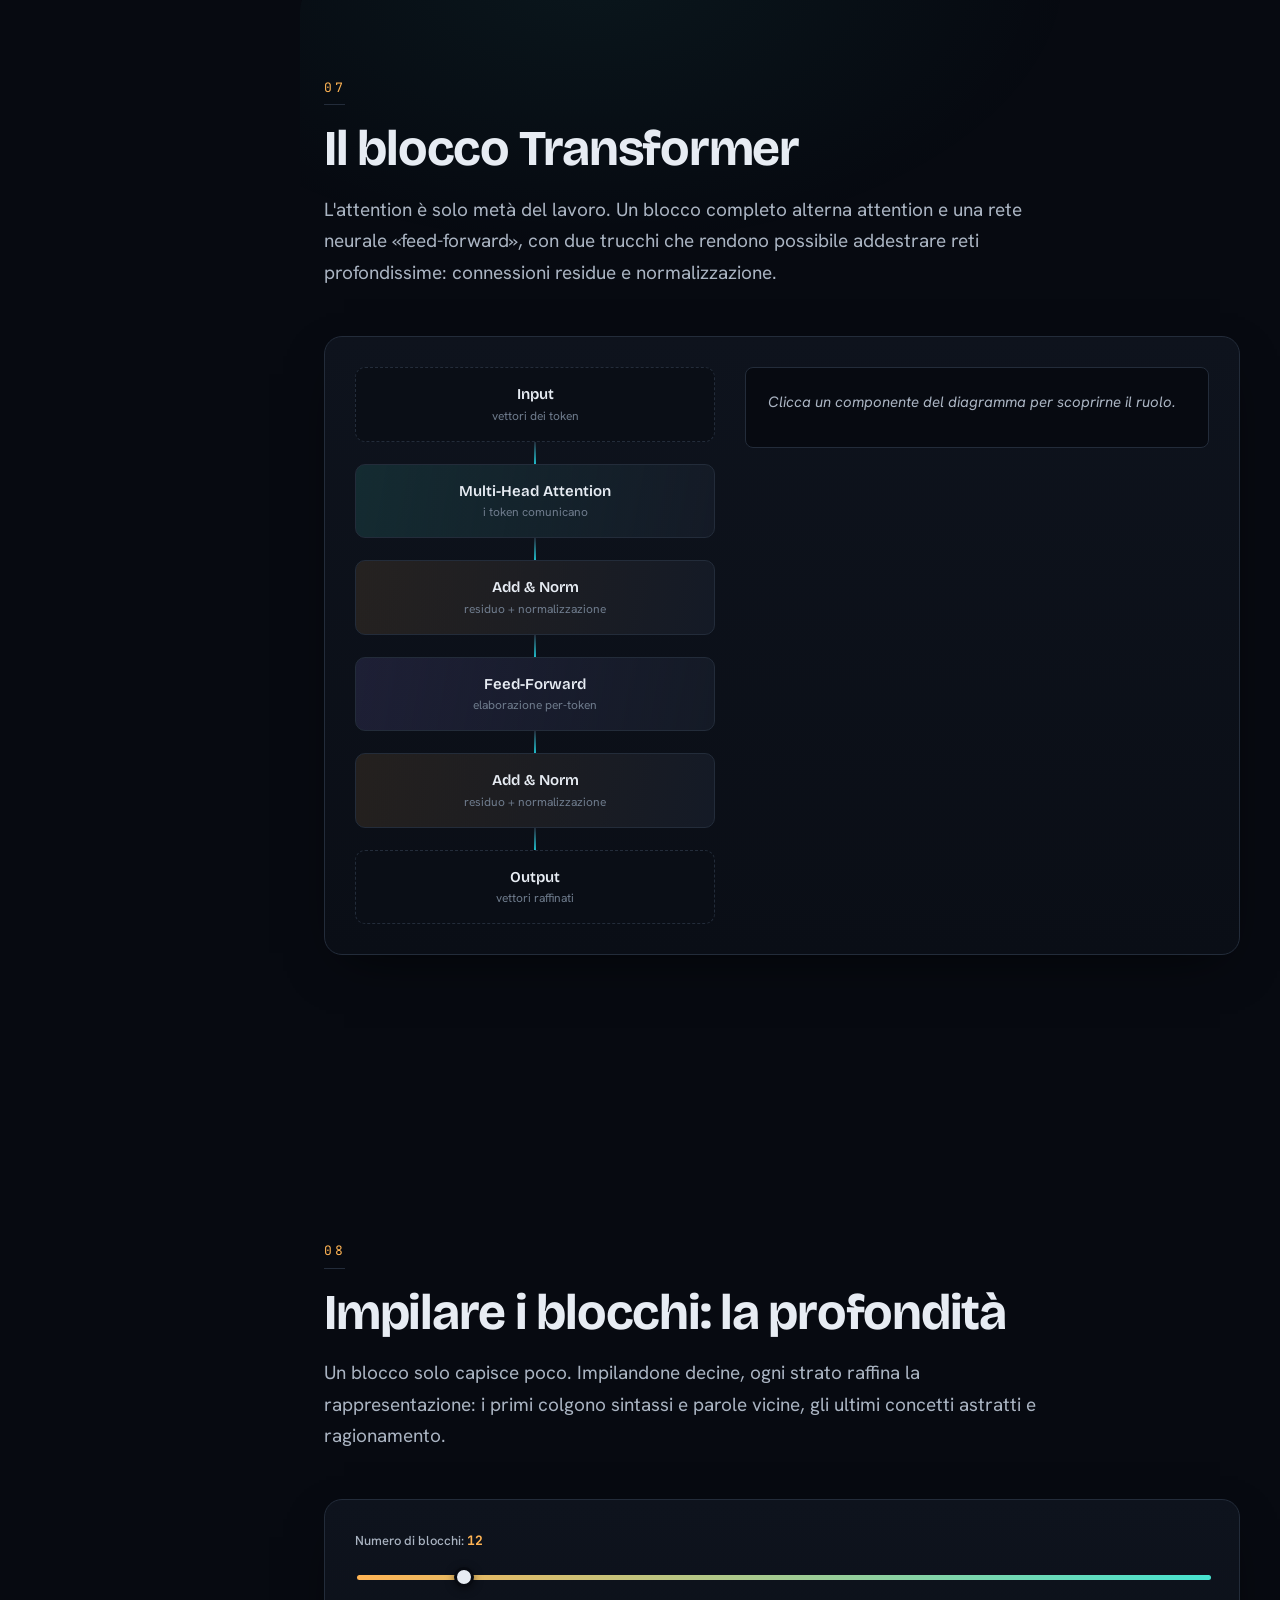
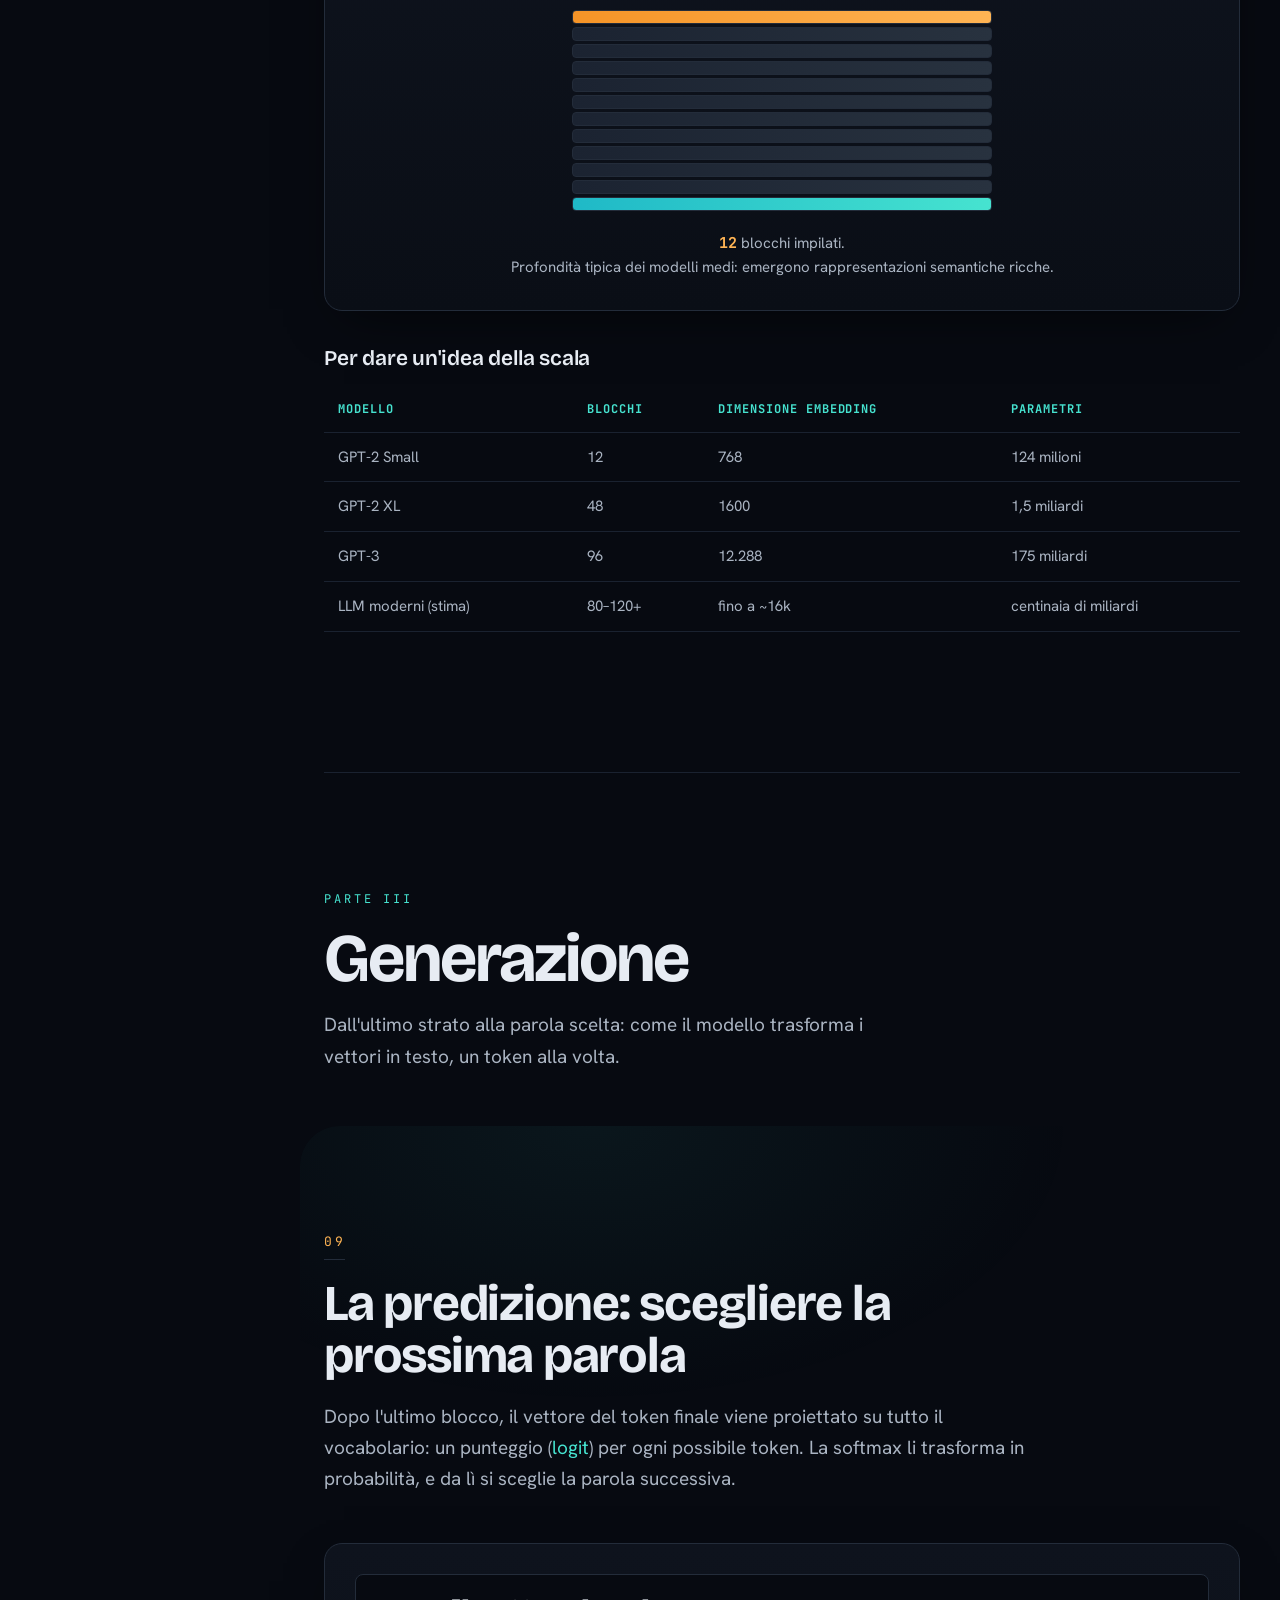
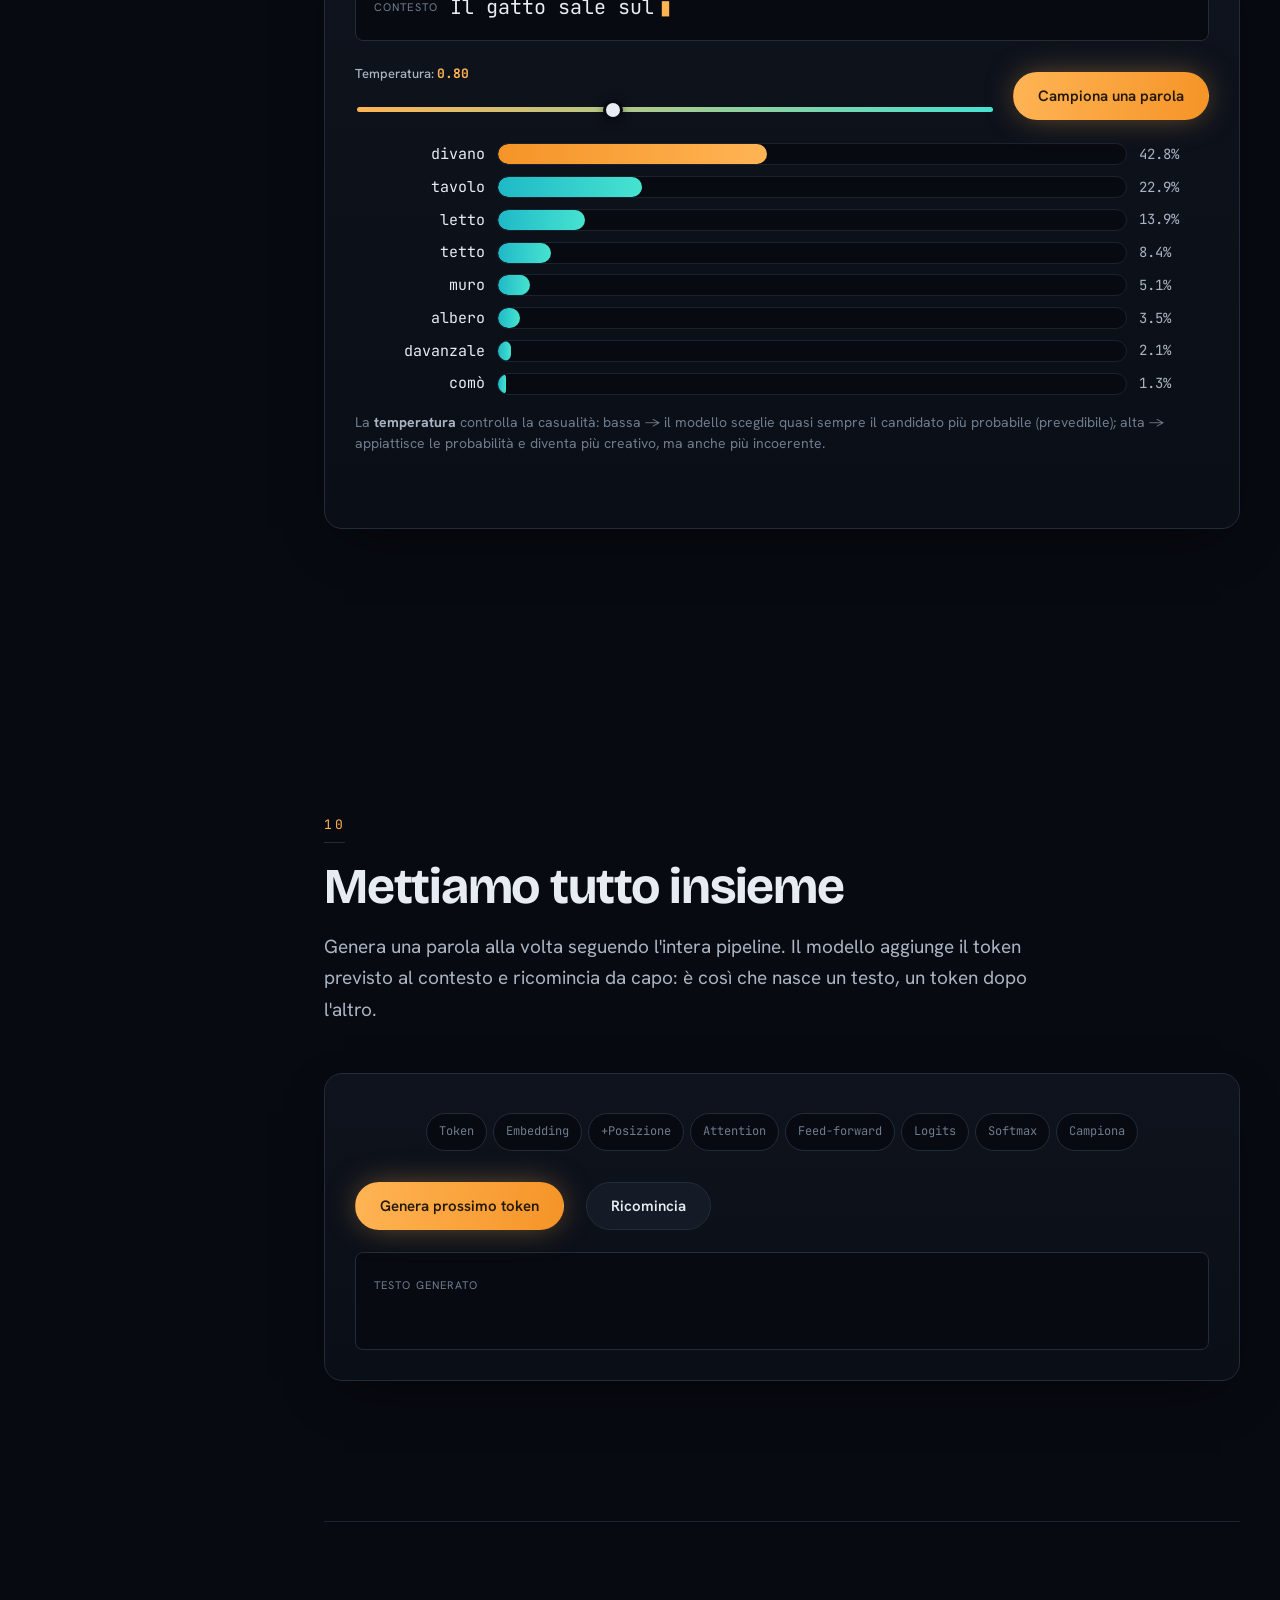
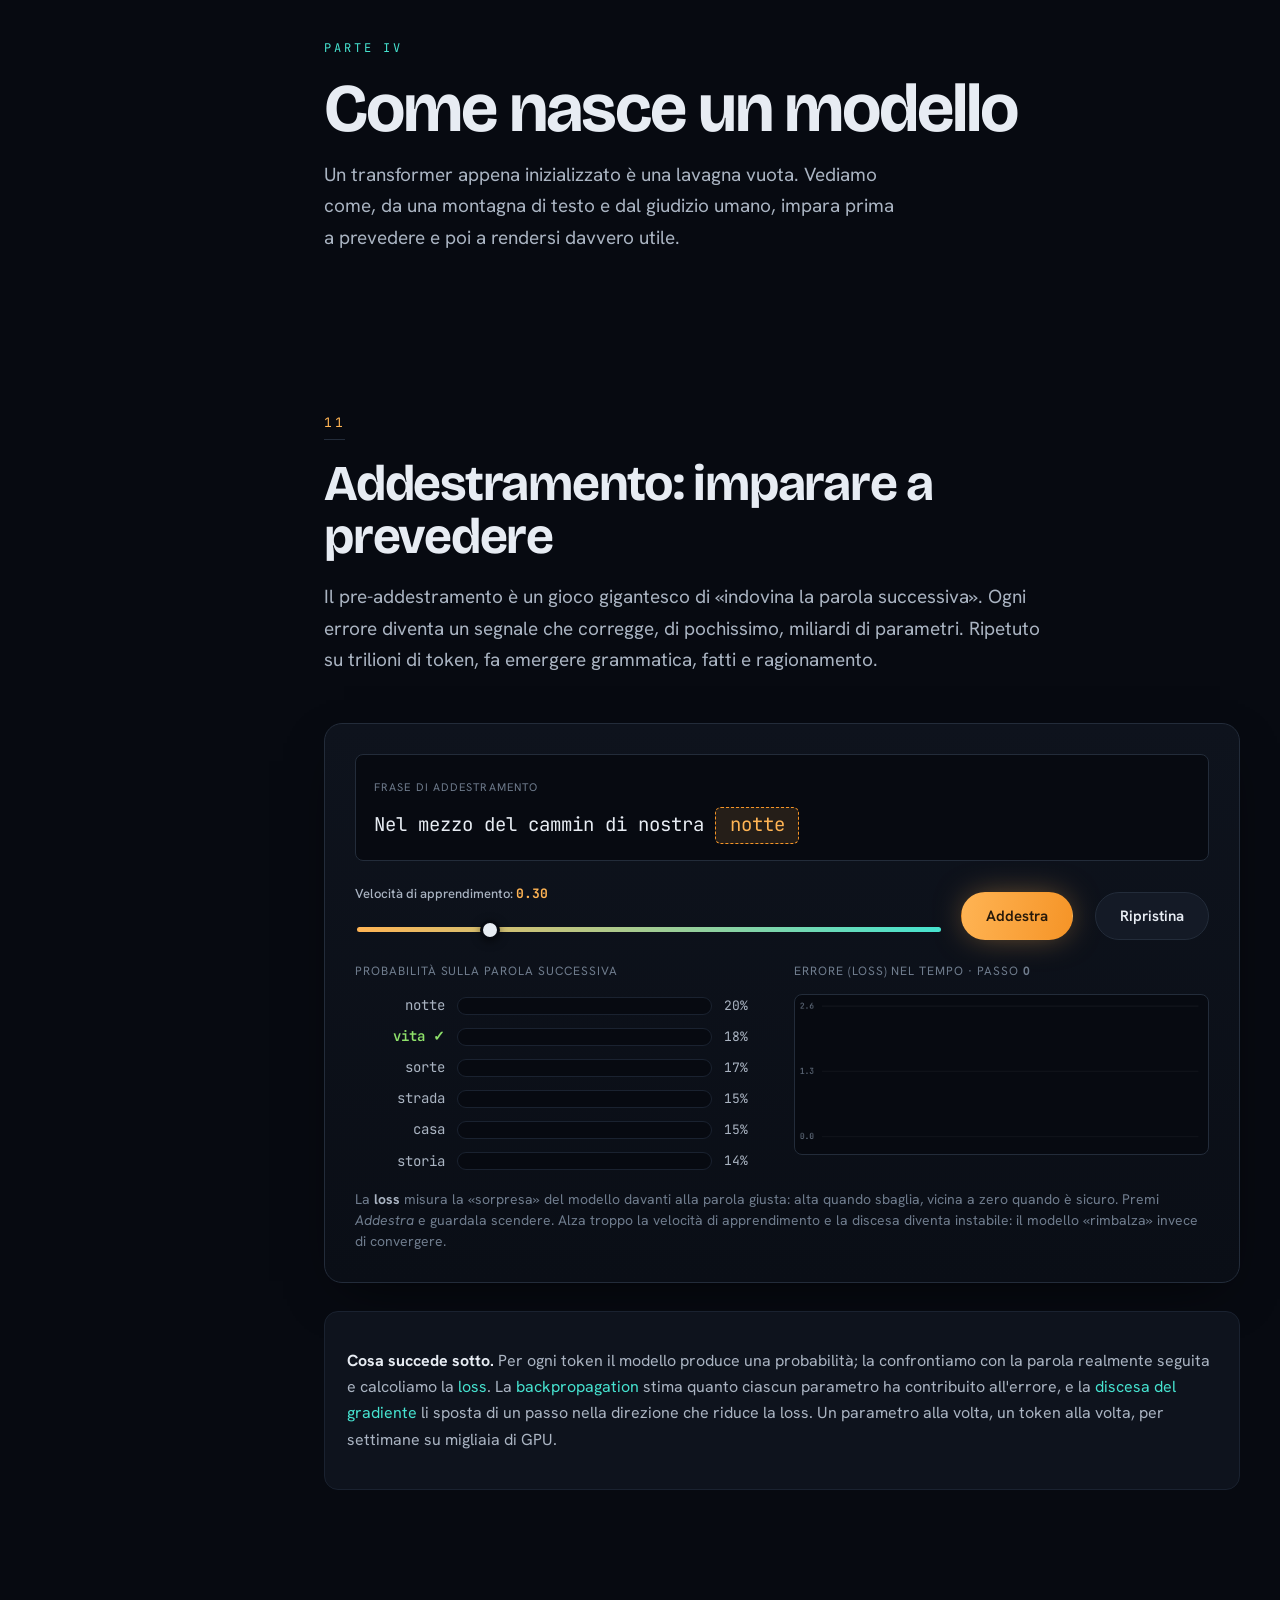
==== commit bbbce902: "Aggiunge sitemap, canonical e dati strutturati per l'indicizzazione Prepara il sito per Google: site" ====
--- a/index.html
+++ b/index.html
@@ -6,6 +6,7 @@
   <title>Pillole di LLM · La guida visuale ai Transformer</title>
   <meta name="description" content="Una guida interattiva in italiano per capire davvero come funzionano i Large Language Model e l'architettura Transformer: tokenizzazione, embedding, attention, predizione." />
   <meta name="author" content="" />
+  <link rel="canonical" href="https://alessiodonato.github.io/pillole-di-llm/" />
 
   <!-- Open Graph -->
   <meta property="og:type" content="website" />
@@ -30,6 +31,18 @@
   <link href="https://fonts.googleapis.com/css2?family=Bricolage+Grotesque:opsz,wght@12..96,300..800&family=Hanken+Grotesk:wght@300;400;500;600;700&family=JetBrains+Mono:wght@400;500;700&display=swap" rel="stylesheet" />
 
   <link rel="stylesheet" href="css/styles.css" />
+
+  <!-- Dati strutturati -->
+  <script type="application/ld+json">
+  {
+    "@context": "https://schema.org",
+    "@type": "WebSite",
+    "name": "Pillole di LLM",
+    "url": "https://alessiodonato.github.io/pillole-di-llm/",
+    "description": "Guida interattiva in italiano per capire come funzionano i Large Language Model e l'architettura Transformer.",
+    "inLanguage": "it"
+  }
+  </script>
 </head>
 <body>
   <div class="grain" aria-hidden="true"></div>
